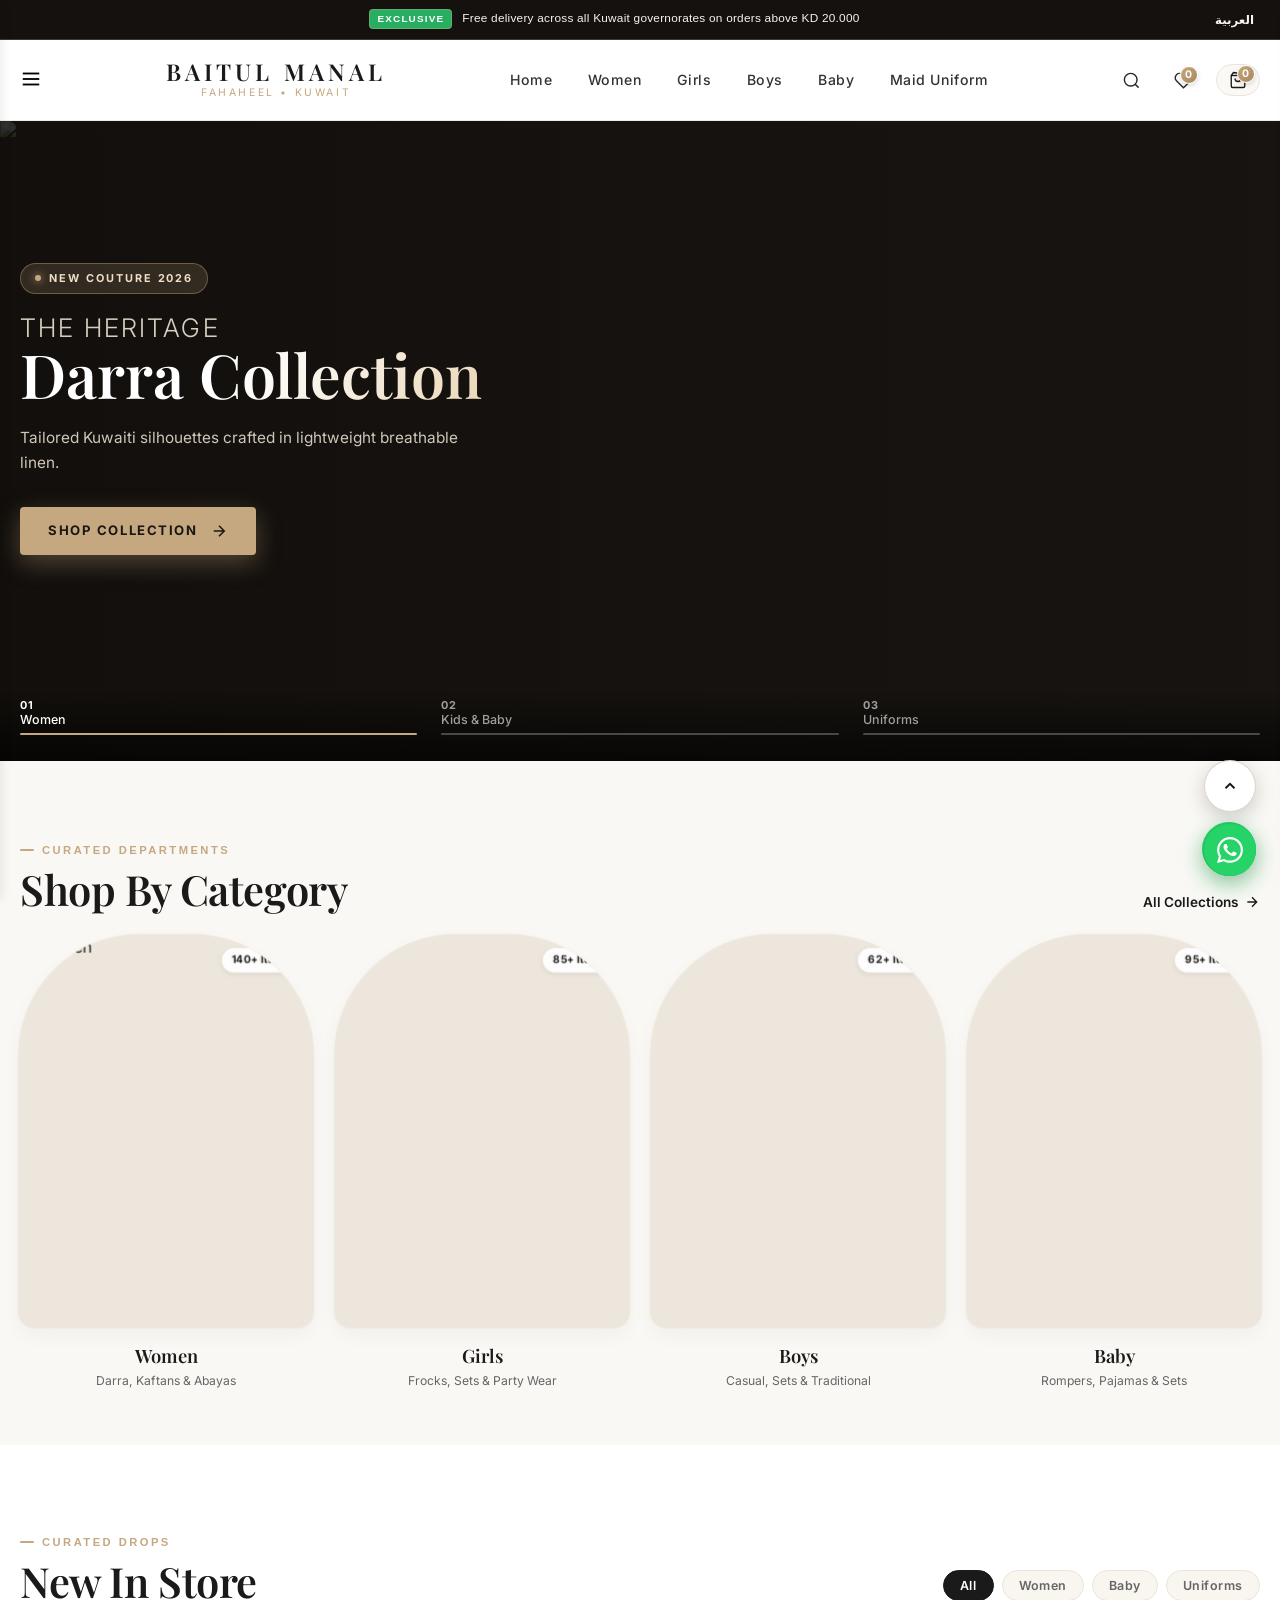
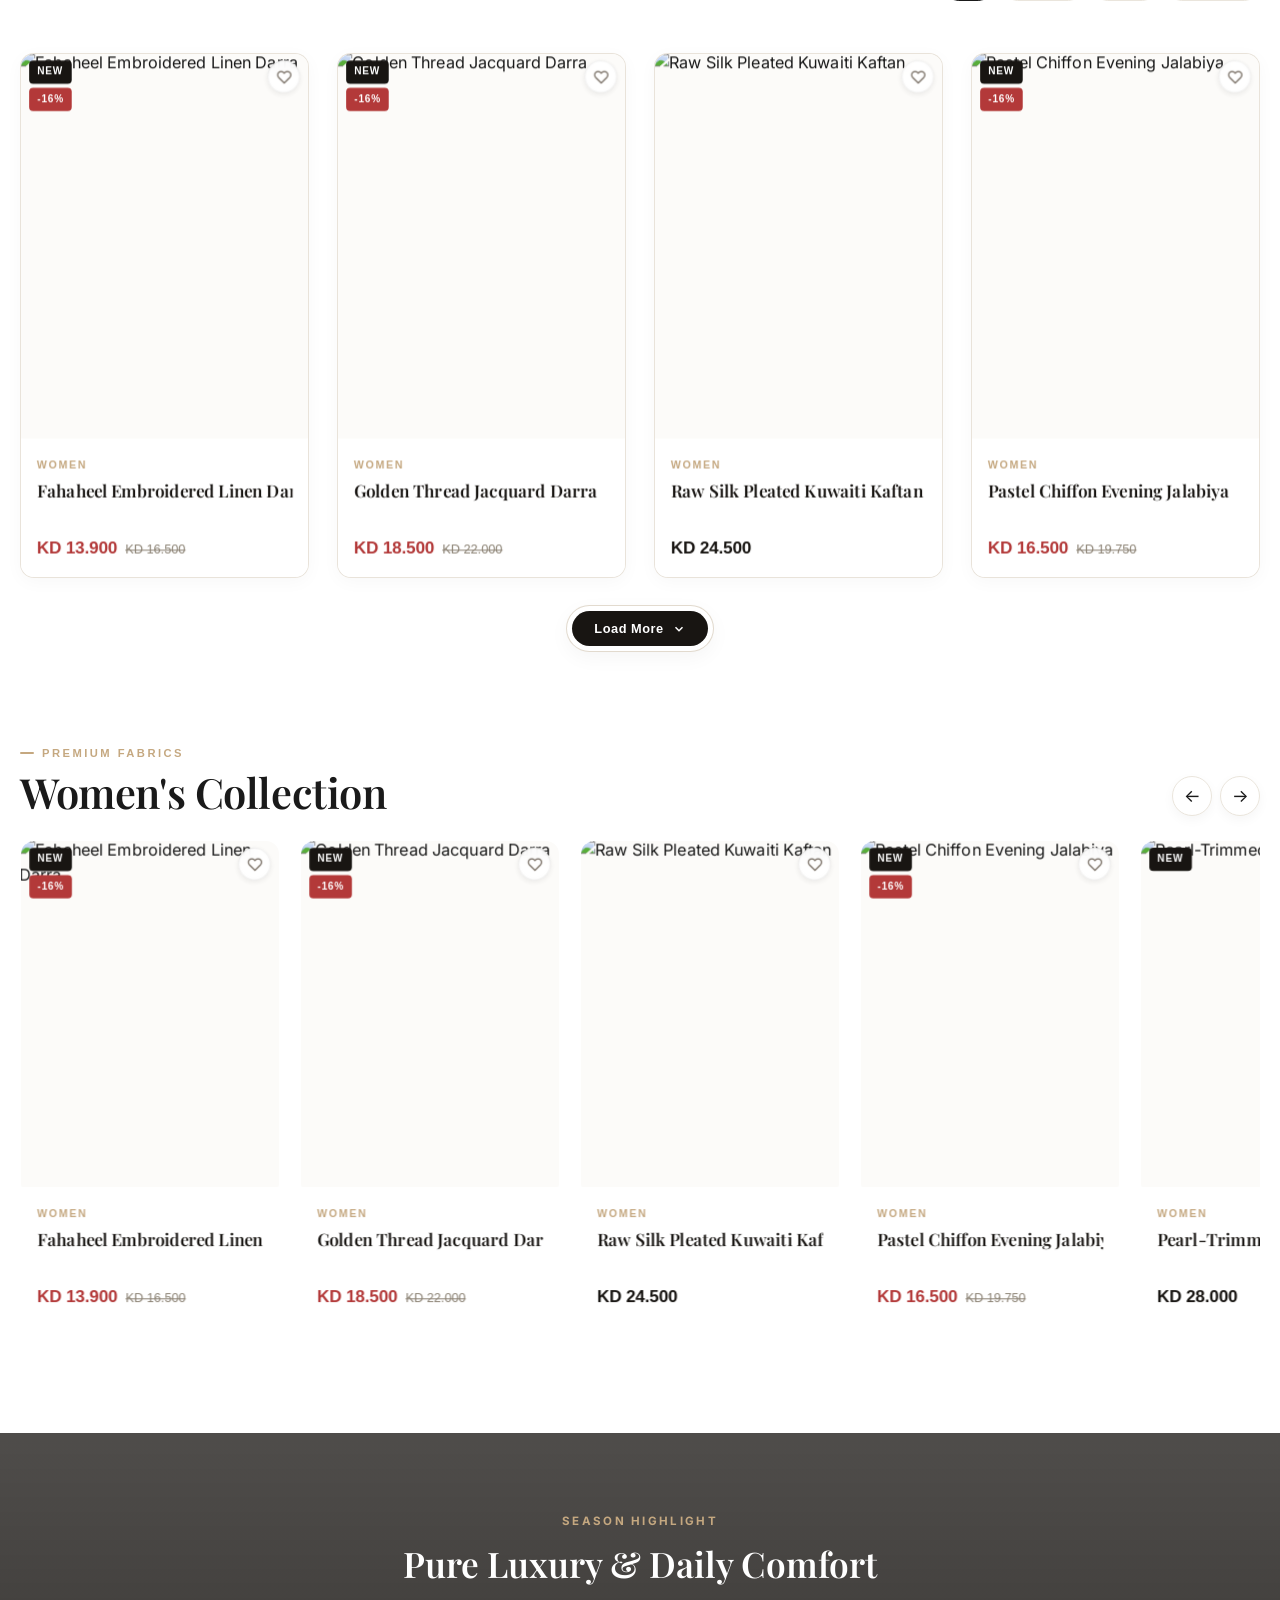
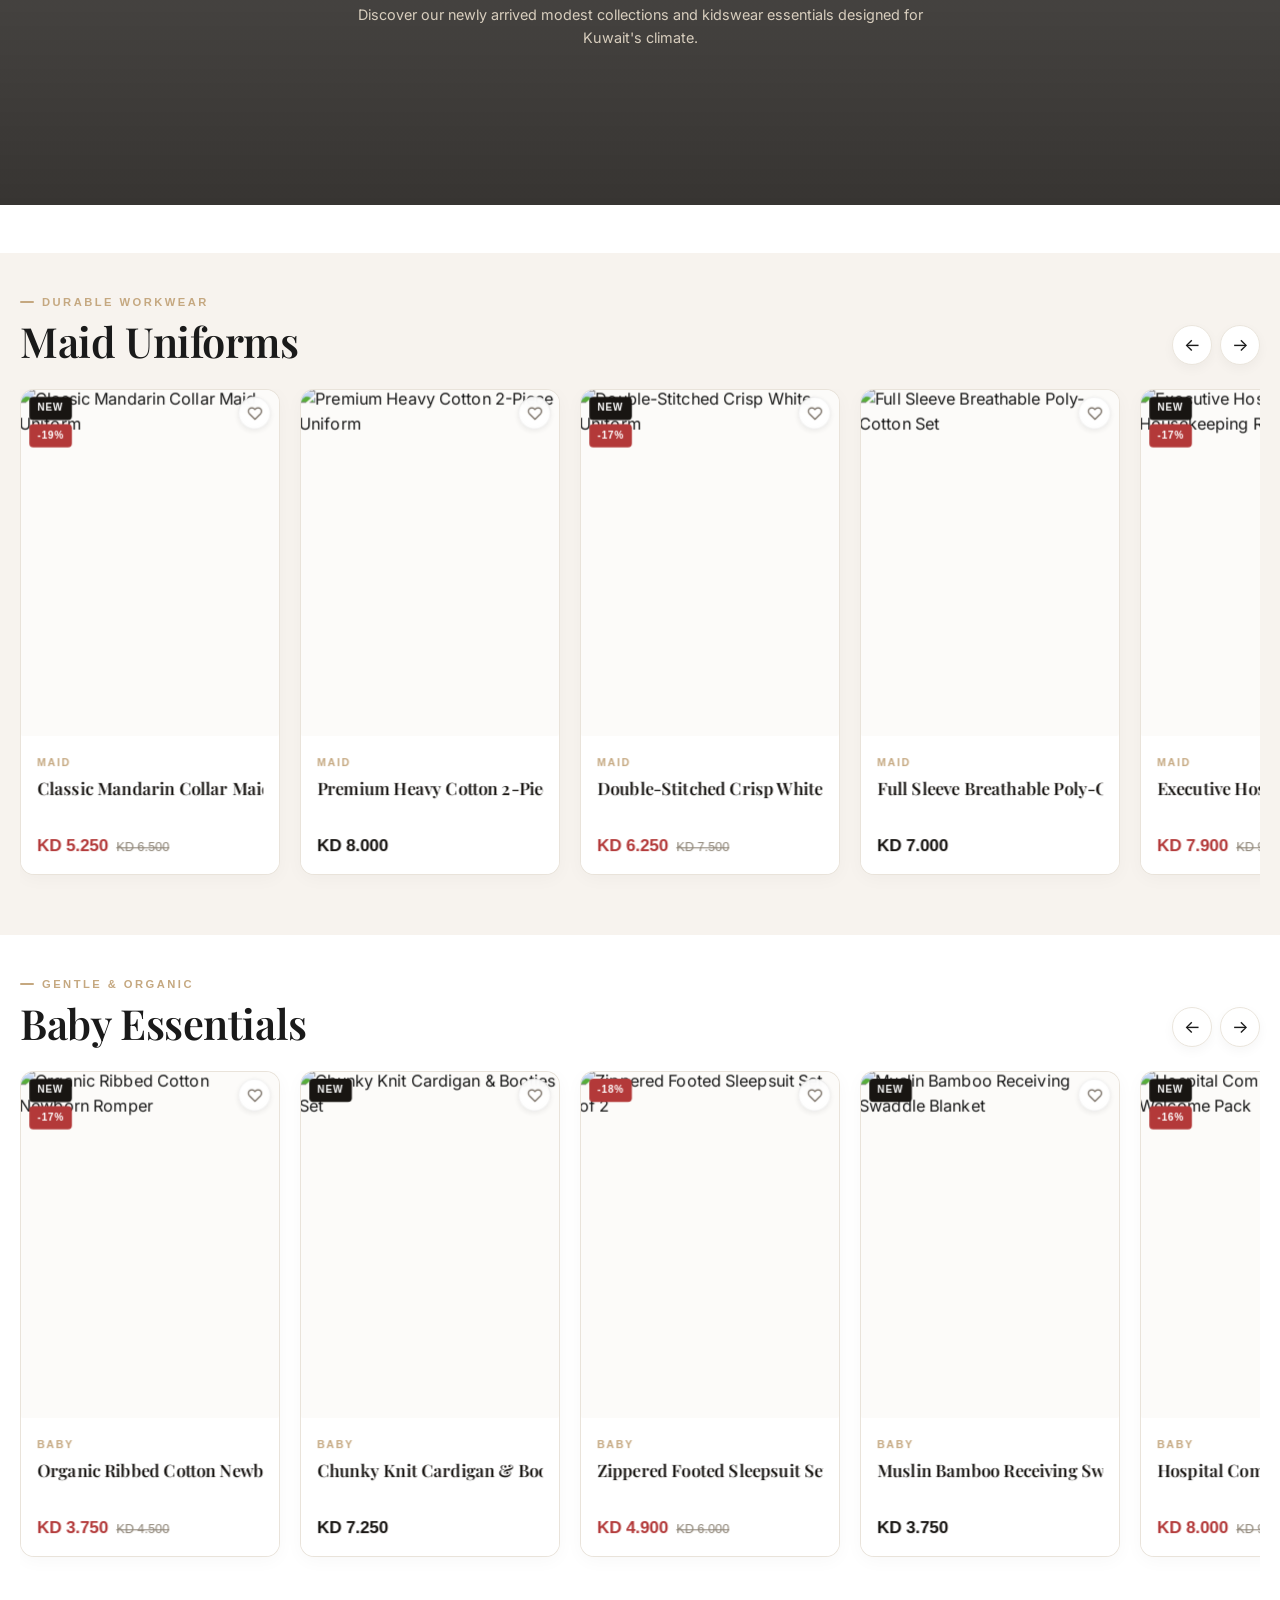
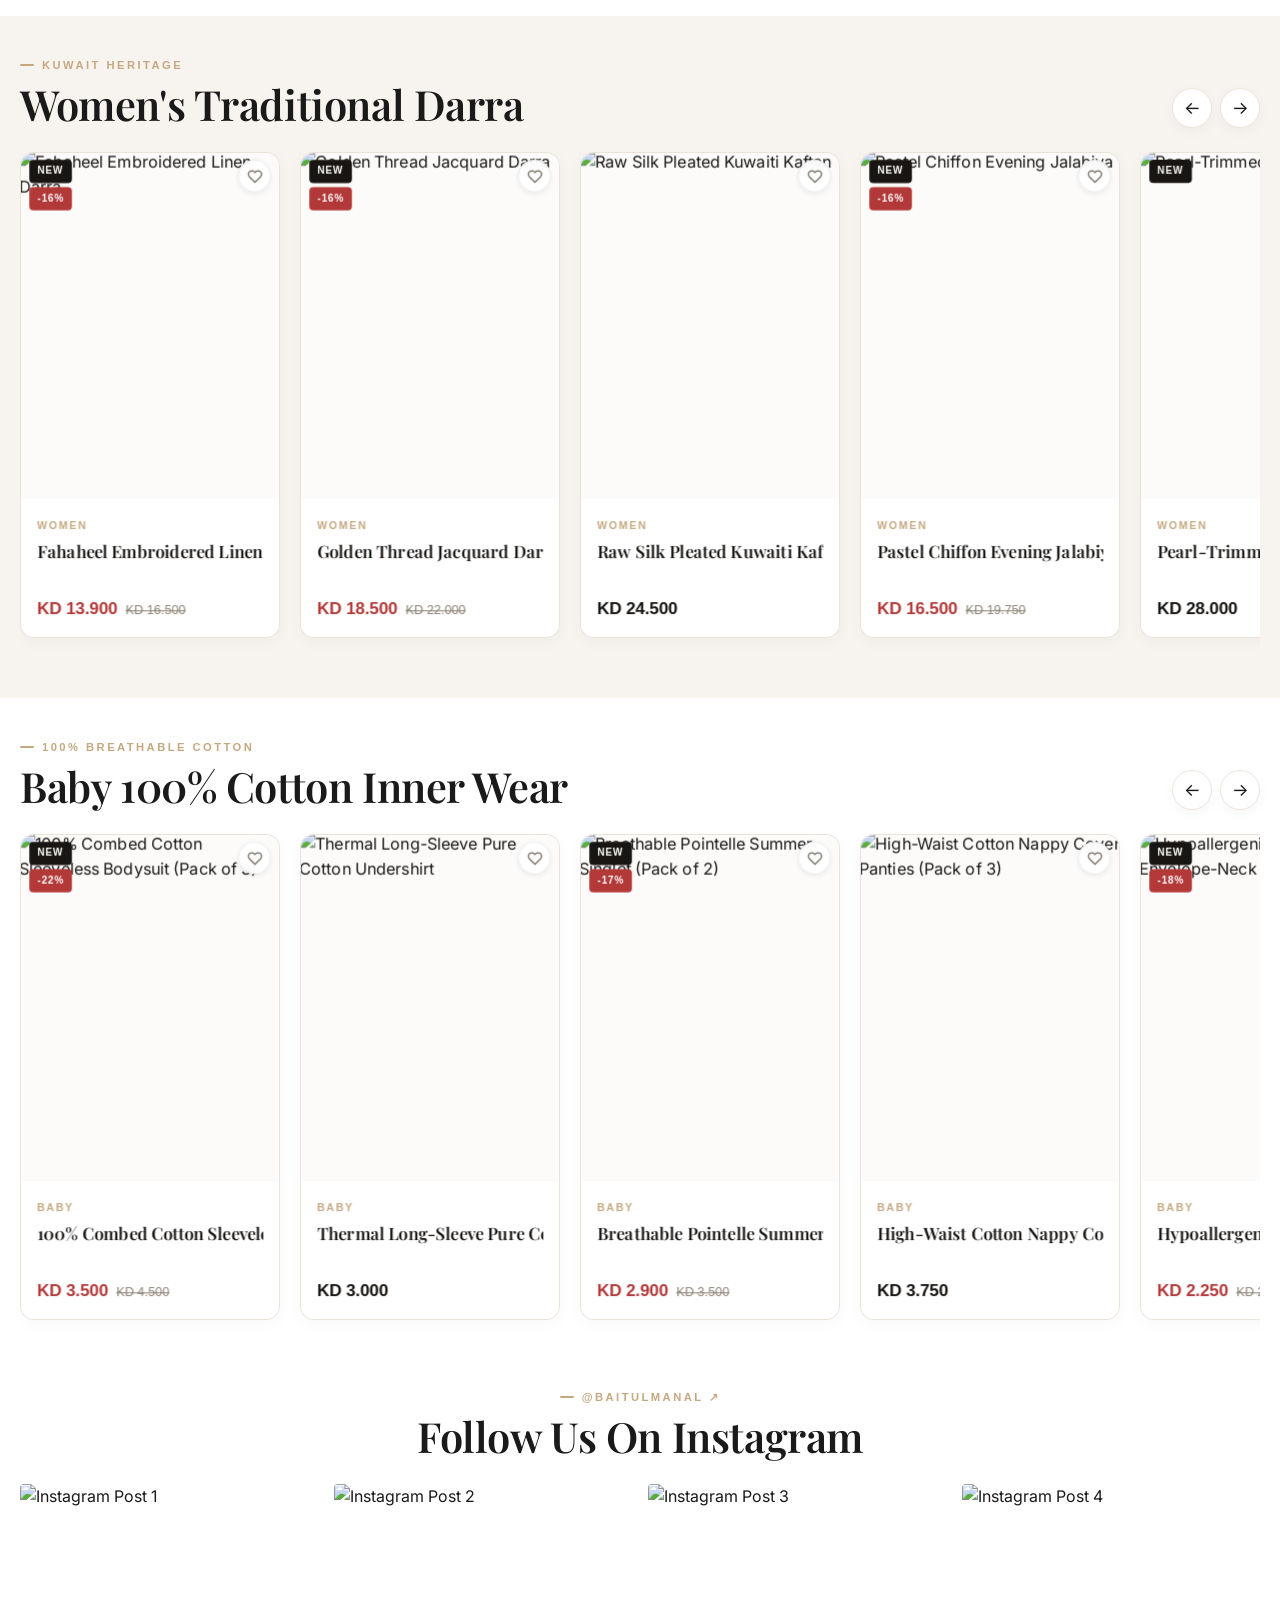
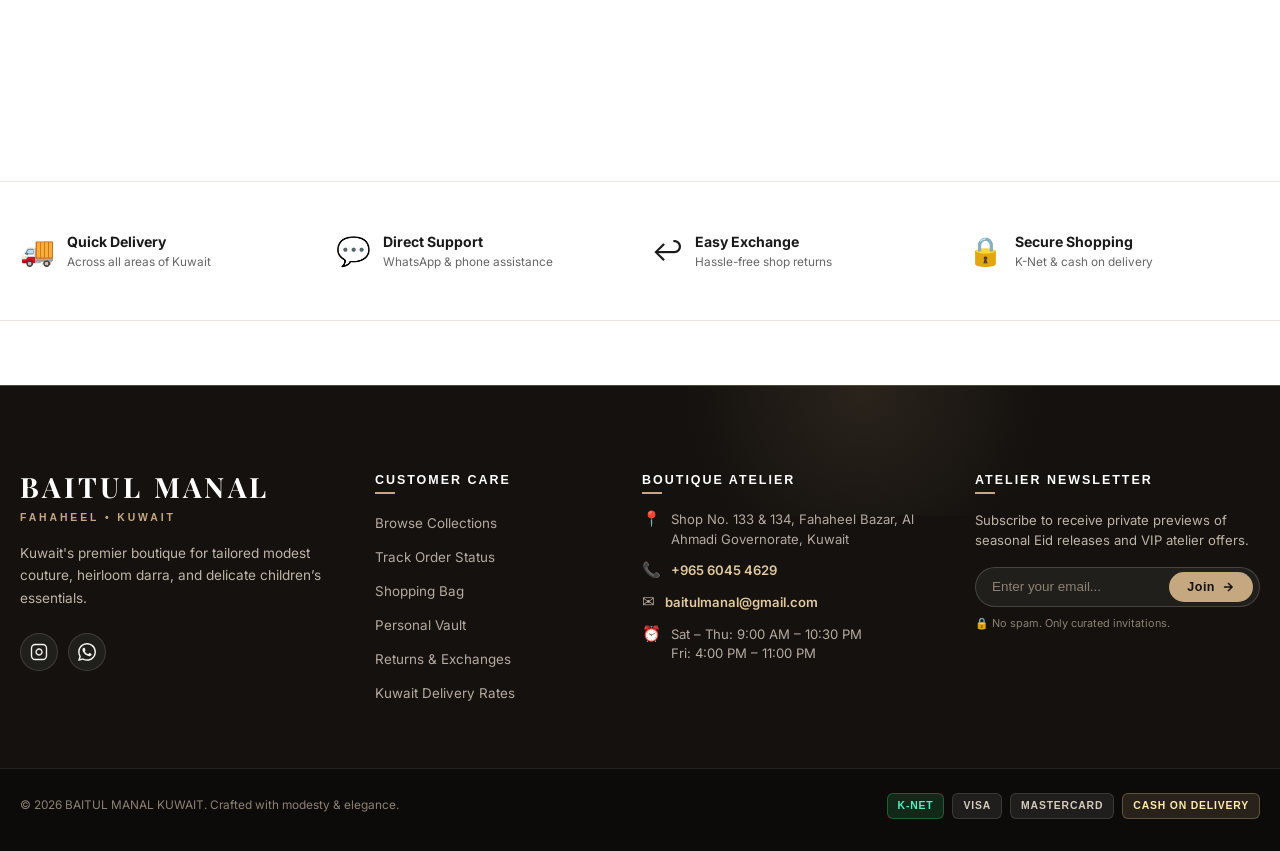
==== index.html @ c397f74e "feat: complete Baitul Manal Kuwait PWA, SQLite backend, and admin portal" ====
<!DOCTYPE html>
<html lang="en" dir="ltr">
<head>
  <meta charset="UTF-8" />
  <meta name="viewport" content="width=device-width, initial-scale=1.0" />
  <!-- Progressive Web App Meta -->
  <link rel="manifest" href="manifest.json" />
  <meta name="theme-color" content="#c5a880" />
  <meta name="mobile-web-app-capable" content="yes" />
  <meta name="apple-mobile-web-app-status-bar-style" content="black-translucent" />
  <meta name="apple-mobile-web-app-title" content="Baitul Manal" />
  <link rel="apple-touch-icon" href="assets/icons/icon-192.png" />
  <title>BAITUL MANAL | Luxury Modest Fashion & Essentials Kuwait</title>
  
  <link rel="preconnect" href="https://fonts.googleapis.com">
  <link rel="preconnect" href="https://fonts.gstatic.com" crossorigin>
  <link href="https://fonts.googleapis.com/css2?family=Amiri:wght@400;700&family=Inter:wght@300;400;500;600;700;800&family=Playfair+Display:ital,wght@0,500;0,600;0,700;1,400&family=Tajawal:wght@400;500;700&display=swap" rel="stylesheet">
  
  <link rel="stylesheet" href="assets/css/variables.css" />
  <link rel="stylesheet" href="assets/css/base.css" />
  <link rel="stylesheet" href="assets/css/components.css" />
</head>
<body>

  <!-- Top Announcement Bar -->
  <!-- Top Announcement Bar (Multi-Message Slide-In Ticker) -->
  <aside class="top-bar" id="announcementBar" aria-label="Store Announcements">
    <div class="container top-bar__inner">
      <div class="top-bar__slider" id="announcementSlider">
        <div class="top-bar__track">
          <!-- Slide 1 -->
          <div class="top-bar__slide active" data-index="0">
            <span class="promo-pill">EXCLUSIVE</span>
            <span class="top-bar__text">Free delivery across all Kuwait governorates on orders above KD 20.000</span>
          </div>
          <!-- Slide 2 -->
          <div class="top-bar__slide" data-index="1">
            <span class="promo-pill promo-pill--gold">ATELIER</span>
            <span class="top-bar__text">Visit us at Fahaheel Bazar — Shop 133 & 134 for custom darra fittings</span>
          </div>
          <!-- Slide 3 -->
          <div class="top-bar__slide" data-index="2">
            <span class="promo-pill promo-pill--express">FAST DISPATCH</span>
            <span class="top-bar__text">Order before 4:00 PM for same-day express dispatch across Al Ahmadi & Hawally</span>
          </div>
        </div>
      </div>

      <div class="top-bar__actions">
        <button class="lang-switch-btn" id="langSwitchBtn" aria-label="Toggle language">
          <span class="lang-text">العربية</span>
        </button>
      </div>
    </div>
  </aside>

  <!-- Sticky Luxury Header -->
  <header class="site-header" id="siteHeader">
    <div class="container header__inner">
      <button class="mobile-menu-btn" id="mobileMenuBtn" aria-label="Open Navigation Drawer">
        <svg width="22" height="22" viewBox="0 0 24 24" fill="none" stroke="currentColor" stroke-width="2"><line x1="3" y1="12" x2="21" y2="12"></line><line x1="3" y1="6" x2="21" y2="6"></line><line x1="3" y1="18" x2="21" y2="18"></line></svg>
      </button>

      <a href="index.html" class="brand-logo">
        <span class="brand-logo__primary">BAITUL MANAL</span>
        <span class="brand-logo__sub">FAHAHEEL • KUWAIT</span>
      </a>

      <nav class="desktop-nav">
        <ul class="nav-list">
          <li><a href="index.html" class="nav-link active" data-i18n="nav_home">Home</a></li>
          <li><a href="shop.html?category=women" class="nav-link" data-i18n="nav_women">Women</a></li>
          <li><a href="shop.html?category=girls" class="nav-link" data-i18n="nav_girls">Girls</a></li>
          <li><a href="shop.html?category=boys" class="nav-link" data-i18n="nav_boys">Boys</a></li>
          <li><a href="shop.html?category=baby" class="nav-link" data-i18n="nav_baby">Baby</a></li>
          <li><a href="shop.html?category=maid" class="nav-link" data-i18n="nav_maid">Maid Uniform</a></li>
        </ul>
      </nav>

      <div class="header__actions">
        <button class="action-btn" id="searchBtn" aria-label="Search Catalog">
          <svg width="19" height="19" viewBox="0 0 24 24" fill="none" stroke="currentColor" stroke-width="1.8"><circle cx="11" cy="11" r="8"></circle><line x1="21" y1="21" x2="16.65" y2="16.65"></line></svg>
        </button>
        <a href="wishlist.html" class="action-btn" aria-label="Wishlist">
          <svg width="19" height="19" viewBox="0 0 24 24" fill="none" stroke="currentColor" stroke-width="1.8"><path d="M20.84 4.61a5.5 5.5 0 0 0-7.78 0L12 5.67l-1.06-1.06a5.5 5.5 0 0 0-7.78 7.78l1.06 1.06L12 21.23l7.78-7.78 1.06-1.06a5.5 5.5 0 0 0 0-7.78z"/></svg>
          <span class="badge badge--counter" id="wishlistCount">0</span>
        </a>
        <a href="cart.html" class="cart-pill-btn" aria-label="Shopping Bag">
          <div class="cart-pill-btn__icon">
            <svg width="18" height="18" viewBox="0 0 24 24" fill="none" stroke="currentColor" stroke-width="1.8"><path d="M6 2L3 6v14a2 2 0 0 0 2 2h14a2 2 0 0 0 2-2V6l-3-2z"></path><line x1="3" y1="6" x2="21" y2="6"></line><path d="M16 10a4 4 0 0 1-8 0"></path></svg>
            <span class="badge" id="cartCount">0</span>
          </div>
        </a>
      </div>
    </div>
  </header>

  <!-- Mobile Drawer -->
  <aside class="mobile-drawer" id="mobileDrawer" aria-hidden="true">
    <div class="drawer__header">
      <span class="brand-logo__primary">BAITUL MANAL</span>
      <button class="drawer__close" id="drawerCloseBtn" aria-label="Close">&times;</button>
    </div>
    <ul class="mobile-nav-list">
      <li><a href="index.html" class="mobile-nav-link" data-i18n="nav_home">Home</a></li>
      <li><a href="shop.html?category=women" class="mobile-nav-link" data-i18n="nav_women">Women</a></li>
      <li><a href="shop.html?category=girls" class="mobile-nav-link" data-i18n="nav_girls">Girls</a></li>
      <li><a href="shop.html?category=boys" class="mobile-nav-link" data-i18n="nav_boys">Boys</a></li>
      <li><a href="shop.html?category=baby" class="mobile-nav-link" data-i18n="nav_baby">Baby</a></li>
      <li><a href="shop.html?category=maid" class="mobile-nav-link" data-i18n="nav_maid">Maid Uniform</a></li>
      <li><a href="track-order.html" class="mobile-nav-link" data-i18n="nav_track">Track Order</a></li>
    </ul>
  </aside>
  <div class="drawer-overlay" id="drawerOverlay"></div>

  <!-- Main Homepage Flow -->
  <main id="mainContent">

    <!-- 1. Editorial Hero Slider -->
    <section class="editorial-hero" id="heroSlider" aria-label="Featured Collections">
      <div class="hero-slider__track" id="heroTrack">
        <!-- Slide 1 -->
        <div class="hero-slide active">
          <div class="hero-slide__bg">
            <img src="https://images.unsplash.com/photo-1490481651871-ab68de25d43d?w=1800&q=85" alt="Kuwait Women Fashion" class="hero-slide__img">
          </div>
          <div class="hero-slide__overlay"></div>
          <div class="container hero-slide__container">
            <div class="hero-slide__card">
              <div class="hero-badge">
                <span class="hero-badge__dot"></span>
                <span>NEW COUTURE 2026</span>
              </div>
              <h1 class="hero-slide__title">
                <span class="title-light">The Heritage</span>
                <span class="title-bold">Darra Collection</span>
              </h1>
              <p class="hero-slide__desc">Tailored Kuwaiti silhouettes crafted in lightweight breathable linen.</p>
              <div class="hero-slide__actions">
                <a href="shop.html?category=women" class="btn-luxury">
                  <span>Shop Collection</span>
                  <svg width="18" height="18" viewBox="0 0 24 24" fill="none" stroke="currentColor" stroke-width="2"><path d="M5 12h14M12 5l7 7-7 7"/></svg>
                </a>
              </div>
            </div>
          </div>
        </div>

        <!-- Slide 2 -->
        <div class="hero-slide">
          <div class="hero-slide__bg">
            <img src="https://images.unsplash.com/photo-1622290291468-a28f7a7dc6a8?w=1800&q=85" alt="Kids & Baby Cotton Wear" class="hero-slide__img">
          </div>
          <div class="hero-slide__overlay"></div>
          <div class="container hero-slide__container">
            <div class="hero-slide__card">
              <div class="hero-badge">
                <span class="hero-badge__dot"></span>
                <span>PURE ORGANIC</span>
              </div>
              <h2 class="hero-slide__title">
                <span class="title-light">Delicate Care</span>
                <span class="title-bold">Kids & Baby Wear</span>
              </h2>
              <p class="hero-slide__desc">Gentle on skin, built for playful everyday elegance.</p>
              <div class="hero-slide__actions">
                <a href="shop.html?category=baby" class="btn-luxury">
                  <span>Explore Kids</span>
                  <svg width="18" height="18" viewBox="0 0 24 24" fill="none" stroke="currentColor" stroke-width="2"><path d="M5 12h14M12 5l7 7-7 7"/></svg>
                </a>
              </div>
            </div>
          </div>
        </div>

        <!-- Slide 3 -->
        <div class="hero-slide">
          <div class="hero-slide__bg">
            <img src="https://images.unsplash.com/photo-1515886657613-9f3515b0c78f?w=1800&q=85" alt="Maid Uniforms Kuwait" class="hero-slide__img">
          </div>
          <div class="hero-slide__overlay"></div>
          <div class="container hero-slide__container">
            <div class="hero-slide__card">
              <div class="hero-badge">
                <span class="hero-badge__dot"></span>
                <span>SPECIALTY ATELIER</span>
              </div>
              <h2 class="hero-slide__title">
                <span class="title-light">Durable Quality</span>
                <span class="title-bold">Maid Uniforms</span>
              </h2>
              <p class="hero-slide__desc">Kuwait's most durable fabrics in matching, modest fits.</p>
              <div class="hero-slide__actions">
                <a href="shop.html?category=maid" class="btn-luxury">
                  <span>View Uniforms</span>
                  <svg width="18" height="18" viewBox="0 0 24 24" fill="none" stroke="currentColor" stroke-width="2"><path d="M5 12h14M12 5l7 7-7 7"/></svg>
                </a>
              </div>
            </div>
          </div>
        </div>
      </div>

      <!-- Slide Navigation Bars -->
      <div class="hero-nav-bar">
        <div class="container hero-nav-bar__inner">
          <div class="hero-progress-group" id="heroDots">
            <button class="progress-tab active" data-slide="0">
              <span class="progress-tab__num">01</span>
              <span class="progress-tab__label">Women</span>
              <div class="progress-bar"><div class="progress-fill"></div></div>
            </button>
            <button class="progress-tab" data-slide="1">
              <span class="progress-tab__num">02</span>
              <span class="progress-tab__label">Kids & Baby</span>
              <div class="progress-bar"><div class="progress-fill"></div></div>
            </button>
            <button class="progress-tab" data-slide="2">
              <span class="progress-tab__num">03</span>
              <span class="progress-tab__label">Uniforms</span>
              <div class="progress-bar"><div class="progress-fill"></div></div>
            </button>
          </div>
        </div>
      </div>
    </section>

    <!-- 2. Arch Boutique Category Section -->
    <section class="section boutique-categories">
      <div class="container">
        <div class="section-title-wrap">
          <div>
            <span class="eyebrow-text">CURATED DEPARTMENTS</span>
            <h2 class="title-editorial">Shop By Category</h2>
          </div>
          <a href="shop.html" class="all-link desktop-only">
            <span>All Collections</span>
            <svg width="16" height="16" viewBox="0 0 24 24" fill="none" stroke="currentColor" stroke-width="2"><path d="M5 12h14M12 5l7 7-7 7"/></svg>
          </a>
        </div>

        <div class="arch-grid">
          <a href="shop.html?category=women" class="arch-card">
            <div class="arch-card__frame">
              <img src="https://images.unsplash.com/photo-1485968579580-b6d095142e6e?w=700&q=80" alt="Women" loading="lazy">
              <div class="arch-card__badge">140+ Items</div>
            </div>
            <div class="arch-card__meta">
              <h3>Women</h3>
              <span class="arch-card__sub">Darra, Kaftans & Abayas</span>
            </div>
          </a>

          <a href="shop.html?category=girls" class="arch-card">
            <div class="arch-card__frame">
              <img src="https://images.unsplash.com/photo-1518831959646-742c3a14ebf7?w=700&q=80" alt="Girls" loading="lazy">
              <div class="arch-card__badge">85+ Items</div>
            </div>
            <div class="arch-card__meta">
              <h3>Girls</h3>
              <span class="arch-card__sub">Frocks, Sets & Party Wear</span>
            </div>
          </a>

          <a href="shop.html?category=boys" class="arch-card">
            <div class="arch-card__frame">
              <img src="https://images.unsplash.com/photo-1503944547408-b6559a445e0f?w=700&q=80" alt="Boys" loading="lazy">
              <div class="arch-card__badge">62+ Items</div>
            </div>
            <div class="arch-card__meta">
              <h3>Boys</h3>
              <span class="arch-card__sub">Casual, Sets & Traditional</span>
            </div>
          </a>

          <a href="shop.html?category=baby" class="arch-card">
            <div class="arch-card__frame">
              <img src="https://images.unsplash.com/photo-1522771930-78848d9293e8?w=700&q=80" alt="Baby" loading="lazy">
              <div class="arch-card__badge">95+ Items</div>
            </div>
            <div class="arch-card__meta">
              <h3>Baby</h3>
              <span class="arch-card__sub">Rompers, Pajamas & Sets</span>
            </div>
          </a>
        </div>
      </div>
    </section>

    <!-- 3. Trendy New Arrivals (Filter Tabs + Grid) -->
    <section class="section arrivals-section" id="arrivalsSection">
      <div class="container">
        <div class="arrivals-header">
          <div class="arrivals-header__info">
            <span class="arrivals-eyebrow">CURATED DROPS</span>
            <h2 class="arrivals-title">New In Store</h2>
          </div>

          <div class="arrivals-tabs" id="arrivalsTabs" role="tablist">
            <button class="tab-pill active" data-filter="all">All</button>
            <button class="tab-pill" data-filter="women">Women</button>
            <button class="tab-pill" data-filter="baby">Baby</button>
            <button class="tab-pill" data-filter="maid">Uniforms</button>
          </div>
        </div>

        <div class="arrivals-grid density-4" id="featuredGrid">
          <!-- Populated by app.js -->
        </div>

      <div class="arrivals-footer">
          <div class="arrivals-stepper-dock">
            <!-- Show Less Row Button -->
            <button type="button" class="btn-stepper-action btn-stepper-less" id="lessArrivalsBtn" style="display: none;" aria-label="Show Less Products">
              <svg class="stepper-arrow-up" width="14" height="14" viewBox="0 0 24 24" fill="none" stroke="currentColor" stroke-width="2.5"><path d="M18 15l-6-6-6 6"/></svg>
              <span id="lessArrivalsText">Show Less</span>
            </button>

            <!-- Load More Row Button -->
            <button type="button" class="btn-stepper-action btn-stepper-more" id="moreArrivalsBtn" aria-label="Load More Products">
              <span id="moreArrivalsText">Load More</span>
              <svg class="stepper-arrow-down" width="14" height="14" viewBox="0 0 24 24" fill="none" stroke="currentColor" stroke-width="2.5"><path d="M6 9l6 6 6-6"/></svg>
            </button>
          </div>
        </div>
      </div>
    </section>

   <!-- 4. Women's Collection (Horizontal Slider) -->
    <section class="section product-carousel-section">
      <div class="container">
        <div class="section-title-wrap">
          <div>
            <span class="eyebrow-text">PREMIUM FABRICS</span>
            <h2 class="title-editorial">Women's Collection</h2>
          </div>
          <div class="carousel-nav-arrows">
            <button type="button" class="arrow-btn" id="womenPrev" aria-label="Previous">←</button>
            <button type="button" class="arrow-btn" id="womenNext" aria-label="Next">→</button>
          </div>
        </div>
        <div class="horizontal-slider" id="womenSlider"></div>
      </div>
    </section>

    <!-- 5. Editorial Promo Banner -->
    <section class="promo-hero-banner">
      <div class="container promo-banner__inner">
        <div class="promo-banner__content">
          <span class="promo-tag">SEASON HIGHLIGHT</span>
          <h2 class="promo-title">Pure Luxury & Daily Comfort</h2>
          <p class="promo-desc">Discover our newly arrived modest collections and kidswear essentials designed for Kuwait's climate.</p>
          <a href="shop.html?category=women" class="btn-luxury">Shop New Arrivals</a>
        </div>
      </div>
    </section>

    <!-- 6. Maid Uniforms Showcase (Horizontal Slider) -->
    <section class="section product-carousel-section bg-neutral">
      <div class="container">
        <div class="section-title-wrap">
          <div>
            <span class="eyebrow-text">DURABLE WORKWEAR</span>
            <h2 class="title-editorial">Maid Uniforms</h2>
          </div>
          <div class="carousel-nav-arrows">
            <button type="button" class="arrow-btn" id="maidPrev" aria-label="Previous">←</button>
            <button type="button" class="arrow-btn" id="maidNext" aria-label="Next">→</button>
          </div>
        </div>
        <div class="horizontal-slider" id="maidSlider"></div>
      </div>
    </section>

    <!-- 7. Baby Essentials (Horizontal Slider) -->
    <section class="section product-carousel-section">
      <div class="container">
        <div class="section-title-wrap">
          <div>
            <span class="eyebrow-text">GENTLE & ORGANIC</span>
            <h2 class="title-editorial">Baby Essentials</h2>
          </div>
          <div class="carousel-nav-arrows">
            <button type="button" class="arrow-btn" id="babyPrev" aria-label="Previous">←</button>
            <button type="button" class="arrow-btn" id="babyNext" aria-label="Next">→</button>
          </div>
        </div>
        <div class="horizontal-slider" id="babySlider"></div>
      </div>
    </section>

    <!-- 8. Women's Traditional Darra (Horizontal Slider) -->
    <section class="section product-carousel-section bg-neutral">
      <div class="container">
        <div class="section-title-wrap">
          <div>
            <span class="eyebrow-text">KUWAIT HERITAGE</span>
            <h2 class="title-editorial">Women's Traditional Darra</h2>
          </div>
          <div class="carousel-nav-arrows">
            <button type="button" class="arrow-btn" id="darraPrev" aria-label="Previous">←</button>
            <button type="button" class="arrow-btn" id="darraNext" aria-label="Next">→</button>
          </div>
        </div>
        <div class="horizontal-slider" id="darraSlider"></div>
      </div>
    </section>

    <!-- 9. Baby Innerwear (Horizontal Slider) -->
    <section class="section product-carousel-section">
      <div class="container">
        <div class="section-title-wrap">
          <div>
            <span class="eyebrow-text">100% BREATHABLE COTTON</span>
            <h2 class="title-editorial">Baby 100% Cotton Inner Wear</h2>
          </div>
          <div class="carousel-nav-arrows">
            <button type="button" class="arrow-btn" id="innerPrev" aria-label="Previous">←</button>
            <button type="button" class="arrow-btn" id="innerNext" aria-label="Next">→</button>
          </div>
        </div>
        <div class="horizontal-slider" id="babyInnerSlider"></div>
      </div>
    </section>
    <!-- 10. Live Instagram Mood Gallery Grid -->
    <section class="section insta-section">
      <div class="container">
        <div class="section-title-wrap text-center" style="display:block; text-align:center; margin-bottom:2rem;">
          <a href="https://www.instagram.com/baitulmanal" target="_blank" rel="noopener noreferrer" style="text-decoration: none;">
            <span class="eyebrow-text">@BAITULMANAL ↗</span>
            <h2 class="title-editorial">Follow Us On Instagram</h2>
          </a>
        </div>
        <div class="insta-grid">
          <a href="https://www.instagram.com/baitulmanal" target="_blank" rel="noopener noreferrer" class="insta-card">
            <img src="https://images.unsplash.com/photo-1515886657613-9f3515b0c78f?w=600&q=80" alt="Instagram Post 1" loading="lazy">
            <span class="insta-overlay">View on Instagram ↗</span>
          </a>
          <a href="https://www.instagram.com/baitulmanal" target="_blank" rel="noopener noreferrer" class="insta-card">
            <img src="https://images.unsplash.com/photo-1490481651871-ab68de25d43d?w=600&q=80" alt="Instagram Post 2" loading="lazy">
            <span class="insta-overlay">View on Instagram ↗</span>
          </a>
          <a href="https://www.instagram.com/baitulmanal" target="_blank" rel="noopener noreferrer" class="insta-card">
            <img src="https://images.unsplash.com/photo-1622290291468-a28f7a7dc6a8?w=600&q=80" alt="Instagram Post 3" loading="lazy">
            <span class="insta-overlay">View on Instagram ↗</span>
          </a>
          <a href="https://www.instagram.com/baitulmanal" target="_blank" rel="noopener noreferrer" class="insta-card">
            <img src="https://images.unsplash.com/photo-1522771930-78848d9293e8?w=600&q=80" alt="Instagram Post 4" loading="lazy">
            <span class="insta-overlay">View on Instagram ↗</span>
          </a>
        </div>
      </div>
    </section>

    <!-- 11. 4 Service Value Pillars -->
    <section class="section benefits-section">
      <div class="container">
        <div class="benefits-grid">
          <div class="benefit-item">
            <span class="benefit-icon">🚚</span>
            <div>
              <h4>Quick Delivery</h4>
              <p>Across all areas of Kuwait</p>
            </div>
          </div>
          <div class="benefit-item">
            <span class="benefit-icon">💬</span>
            <div>
              <h4>Direct Support</h4>
              <p>WhatsApp & phone assistance</p>
            </div>
          </div>
          <div class="benefit-item">
            <span class="benefit-icon">↩</span>
            <div>
              <h4>Easy Exchange</h4>
              <p>Hassle-free shop returns</p>
            </div>
          </div>
          <div class="benefit-item">
            <span class="benefit-icon">🔒</span>
            <div>
              <h4>Secure Shopping</h4>
              <p>K-Net & cash on delivery</p>
            </div>
          </div>
        </div>
      </div>
    </section>
  </main>

  <!-- Floating WhatsApp Concierge Button -->
  <a href="https://wa.me/96560454629" class="whatsapp-float" target="_blank" rel="noopener" aria-label="Chat on WhatsApp">
    <svg width="28" height="28" viewBox="0 0 24 24" fill="currentColor"><path d="M.057 24l1.687-6.163c-1.041-1.804-1.588-3.849-1.587-5.946.003-6.556 5.338-11.891 11.893-11.891 3.181.001 6.167 1.24 8.413 3.488 2.245 2.248 3.481 5.236 3.48 8.414-.003 6.557-5.338 11.892-11.893 11.892-1.99-.001-3.951-.5-5.688-1.448l-6.305 1.654zm6.597-3.807c1.676.995 3.276 1.591 5.392 1.592 5.448 0 9.886-4.434 9.889-9.885.002-5.462-4.415-9.89-9.881-9.892-5.452 0-9.887 4.434-9.889 9.884-.001 2.225.651 3.891 1.746 5.634l-.999 3.648 3.742-.981zm11.387-5.464c-.074-.124-.272-.198-.57-.347-.297-.149-1.758-.868-2.031-.967-.272-.099-.47-.149-.669.149-.198.297-.768.967-.941 1.165-.173.198-.347.223-.644.074-.297-.149-1.255-.462-2.39-1.475-.883-.788-1.48-1.761-1.653-2.059-.173-.297-.018-.458.13-.606.134-.133.297-.347.446-.521.151-.172.2-.296.3-.495.099-.198.05-.372-.025-.521-.075-.148-.669-1.611-.916-2.206-.242-.579-.487-.501-.669-.51l-.57-.01c-.198 0-.52.074-.792.372s-1.04 1.016-1.04 2.479 1.065 2.876 1.213 3.074c.149.198 2.095 3.2 5.076 4.487.709.306 1.263.489 1.694.626.712.226 1.36.194 1.872.118.571-.085 1.758-.719 2.006-1.413.248-.695.248-1.29.173-1.414z"/></svg>
  </a>

  <!-- 12. Full 4-Column Store Footer -->
 <!-- 12. Trendy Luxury Store Footer -->
  <footer class="site-footer">
    <div class="footer__glow-orb"></div>
    <div class="container footer__main">
      <!-- Col 1: Brand Atelier -->
      <!-- Col 1: Brand Atelier -->
<div class="footer__col footer__col--brand">
  <span class="footer-logo">BAITUL MANAL</span>
  <span class="footer-tagline">FAHAHEEL • KUWAIT</span>
  <p class="footer-about">Kuwait's premier boutique for tailored modest couture, heirloom darra, and delicate children’s essentials.</p>
  
  <div class="footer-socials">
    <!-- DIRECT INSTAGRAM ACCOUNT LINK -->
    <a href="https://www.instagram.com/baitulmanal" target="_blank" rel="noopener noreferrer" class="social-icon-btn" aria-label="Follow Baitul Manal on Instagram">
      <svg width="18" height="18" viewBox="0 0 24 24" fill="none" stroke="currentColor" stroke-width="1.8">
        <rect x="2" y="2" width="20" height="20" rx="5" ry="5"></rect>
        <path d="M16 11.37A4 4 0 1 1 12.63 8 4 4 0 0 1 16 11.37z"></path>
        <line x1="17.5" y1="6.5" x2="17.51" y2="6.5"></line>
      </svg>
    </a>

    <!-- DIRECT WHATSAPP LINK -->
    <a href="https://wa.me/96560454629" target="_blank" rel="noopener noreferrer" class="social-icon-btn" aria-label="Chat with Baitul Manal on WhatsApp">
      <svg width="18" height="18" viewBox="0 0 24 24" fill="currentColor">
        <path d="M.057 24l1.687-6.163c-1.041-1.804-1.588-3.849-1.587-5.946.003-6.556 5.338-11.891 11.893-11.891 3.181.001 6.167 1.24 8.413 3.488 2.245 2.248 3.481 5.236 3.48 8.414-.003 6.557-5.338 11.892-11.893 11.892-1.99-.001-3.951-.5-5.688-1.448l-6.305 1.654zm6.597-3.807c1.676.995 3.276 1.591 5.392 1.592 5.448 0 9.886-4.434 9.889-9.885.002-5.462-4.415-9.89-9.881-9.892-5.452 0-9.887 4.434-9.889 9.884-.001 2.225.651 3.891 1.746 5.634l-.999 3.648 3.742-.981zm11.387-5.464c-.074-.124-.272-.198-.57-.347-.297-.149-1.758-.868-2.031-.967-.272-.099-.47-.149-.669.149-.198.297-.768.967-.941 1.165-.173.198-.347.223-.644.074-.297-.149-1.255-.462-2.39-1.475-.883-.788-1.48-1.761-1.653-2.059-.173-.297-.018-.458.13-.606.134-.133.297-.347.446-.521.151-.172.2-.296.3-.495.099-.198.05-.372-.025-.521-.075-.148-.669-1.611-.916-2.206-.242-.579-.487-.501-.669-.51l-.57-.01c-.198 0-.52.074-.792.372s-1.04 1.016-1.04 2.479 1.065 2.876 1.213 3.074c.149.198 2.095 3.2 5.076 4.487.709.306 1.263.489 1.694.626.712.226 1.36.194 1.872.118.571-.085 1.758-.719 2.006-1.413.248-.695.248-1.29.173-1.414z"/>
      </svg>
    </a>
  </div>
</div>

      <!-- Col 2: Navigation -->
      <div class="footer__col">
        <h4 class="footer__heading">Customer Care</h4>
        <ul class="footer__links">
          <li><a href="shop.html">Browse Collections</a></li>
          <li><a href="track-order.html">Track Order Status</a></li>
          <li><a href="cart.html">Shopping Bag</a></li>
          <li><a href="wishlist.html">Personal Vault</a></li>
          <li><a href="policies/refund.html">Returns & Exchanges</a></li>
          <li><a href="policies/shipping.html">Kuwait Delivery Rates</a></li>
        </ul>
      </div>

      <!-- Col 3: Boutique Location -->
      <div class="footer__col">
        <h4 class="footer__heading">Boutique Atelier</h4>
        <div class="footer__contact-info">
          <div class="contact-pill-item">
            <span class="icon">📍</span>
            <span>Shop No. 133 & 134, Fahaheel Bazar, Al Ahmadi Governorate, Kuwait</span>
          </div>
          <div class="contact-pill-item">
            <span class="icon">📞</span>
            <a href="tel:+96560454629">+965 6045 4629</a>
          </div>
          <div class="contact-pill-item">
            <span class="icon">✉️</span>
            <a href="mailto:baitulmanal@gmail.com">baitulmanal@gmail.com</a>
          </div>
          <div class="contact-pill-item">
            <span class="icon">⏰</span>
            <span>Sat – Thu: 9:00 AM – 10:30 PM<br>Fri: 4:00 PM – 11:00 PM</span>
          </div>
        </div>
      </div>

      <!-- Col 4: Newsletter -->
      <div class="footer__col">
        <h4 class="footer__heading">Atelier Newsletter</h4>
        <p class="footer-subtext">Subscribe to receive private previews of seasonal Eid releases and VIP atelier offers.</p>
        <form class="footer-newsletter" id="newsletterForm" onsubmit="event.preventDefault(); alert('Welcome to the Baitul Manal Atelier!');">
          <div class="newsletter-input-group">
            <input type="email" placeholder="Enter your email..." required aria-label="Email address">
            <button type="submit" aria-label="Subscribe">
              <span>Join</span>
              <svg width="14" height="14" viewBox="0 0 24 24" fill="none" stroke="currentColor" stroke-width="2.5"><path d="M5 12h14M12 5l7 7-7 7"/></svg>
            </button>
          </div>
        </form>
        <span class="newsletter-guarantee">🔒 No spam. Only curated invitations.</span>
      </div>
    </div>

    <!-- Bottom Bar -->
    <div class="footer__bottom">
      <div class="container footer__bottom-inner">
        <p class="copyright-text">© 2026 BAITUL MANAL KUWAIT. Crafted with modesty & elegance.</p>
        <div class="payment-badges">
          <span class="pay-chip pay-chip--knet">K-NET</span>
          <span class="pay-chip">VISA</span>
          <span class="pay-chip">MASTERCARD</span>
          <span class="pay-chip pay-chip--cod">CASH ON DELIVERY</span>
        </div>
      </div>
    </div>
  </footer>

  <!-- Slide-Out Shopping Bag Drawer with Kuwait Delivery & Vouchers -->
  <aside class="cart-drawer" id="cartDrawer" aria-hidden="true">
    <div class="cart-drawer__header">
      <div class="cart-drawer__title-wrap">
        <h3>Shopping Bag</h3>
        <span class="cart-drawer__count" id="drawerItemCount">(0)</span>
      </div>
      <button class="drawer__close" id="cartDrawerClose" aria-label="Close cart">&times;</button>
    </div>

    <!-- Free Delivery Progress -->
    <div class="cart-drawer__shipping-bar" id="drawerShippingBar">
      <span class="shipping-msg" id="drawerShippingMsg">Add KD 20.000 more for free delivery</span>
      <div class="shipping-progress">
        <div class="shipping-fill" id="drawerShippingFill" style="width: 0%;"></div>
      </div>
    </div>

    <!-- Injected Items List -->
    <div class="cart-drawer__items" id="cartDrawerItems"></div>

    <!-- Kuwait Area Delivery Selector in Drawer -->
    <div class="drawer-area-selector">
      <div class="drawer-area-head">
        <label for="drawerKuwaitArea">Kuwait Delivery Area</label>
        <span class="drawer-free-tag" id="drawerFreeTag">FREE ELIGIBLE</span>
      </div>
      <select id="drawerKuwaitArea" class="drawer-area-dropdown">
        <option value="ahmadi">Al Ahmadi & Fahaheel (KD 1.500)</option>
        <option value="capital">Kuwait City & Al Asimah (KD 2.000)</option>
        <option value="hawally">Hawally & Salmiya (KD 2.000)</option>
        <option value="farwaniya">Farwaniya & Khaitan (KD 2.000)</option>
        <option value="mubarak">Mubarak Al-Kabeer (KD 2.000)</option>
        <option value="jahra">Al Jahra & Suburbs (KD 2.500)</option>
      </select>
    </div>

    <!-- Drawer Promo Coupon -->
    <div class="drawer-promo-deck">
      <div class="drawer-promo-input">
        <input type="text" id="drawerCouponInput" placeholder="Voucher (e.g. EID10)" autocomplete="off">
        <button type="button" id="drawerCouponBtn">Apply</button>
      </div>
      <span class="drawer-coupon-msg" id="drawerCouponMsg"></span>
    </div>

    <!-- Cart Drawer Calculations & WhatsApp Checkout -->
    <div class="cart-drawer__footer">
      <div class="cart-drawer__row">
        <span>Subtotal</span>
        <span class="drawer-price-val" id="drawerSubtotal">KD 0.000</span>
      </div>
      <div class="cart-drawer__row">
        <span>Delivery Fee</span>
        <span class="drawer-price-val" id="drawerDelivery">KD 1.500</span>
      </div>
      <div class="cart-drawer__row" id="drawerDiscountRow" style="display: none;">
        <span>Promo Privilege</span>
        <span class="drawer-price-val" id="drawerDiscountVal" style="color: #27ae60;">-KD 0.000</span>
      </div>
      <div class="cart-drawer__row cart-drawer__row--total">
        <span>Estimated Total</span>
        <span class="cart-drawer__subtotal" id="drawerTotal">KD 0.000</span>
      </div>
      
      <div class="cart-drawer__actions">
        <a href="cart.html" class="btn-outline-luxury btn-block">Review Full Bag & Addresses</a>
        <a href="#" target="_blank" class="btn-concierge-wa btn-block" id="drawerWhatsAppBtn">Order Via WhatsApp</a>
      </div>
    </div>
  </aside>
  <div class="cart-overlay" id="cartOverlay"></div>

  <!-- Quick Add Modal -->
  <div class="modal-overlay" id="quickAddOverlay" aria-hidden="true">
    <div class="modal-card" id="quickAddModal" role="dialog" aria-modal="true">
      <button class="modal-close-btn" id="quickAddClose" aria-label="Close modal">&times;</button>
      <div class="quick-add__product-head">
        <img src="" alt="" id="qaImg" class="quick-add__thumb">
        <div class="quick-add__meta">
          <h4 id="qaTitle" class="quick-add__name"></h4>
          <div class="quick-add__pricing" id="qaPricing"></div>
        </div>
      </div>
      <hr class="modal-divider">
      <div class="quick-add__section">
        <span class="quick-add__label">Select Size</span>
        <div class="qa-size-grid" id="qaSizes"></div>
      </div>
      <div class="quick-add__section">
        <span class="quick-add__label">Select Color</span>
        <div class="qa-color-grid" id="qaColors"></div>
      </div>
      <div class="quick-add__section">
        <span class="quick-add__label">Quantity</span>
        <div class="qty-stepper">
          <button type="button" class="qty-btn" id="qaDecBtn">-</button>
          <input type="number" id="qaQtyInput" value="1" min="1" readonly>
          <button type="button" class="qty-btn" id="qaIncBtn">+</button>
        </div>
      </div>
      <button type="button" class="btn-luxury btn-block" id="qaSubmitBtn">
        <span>Add To Cart</span>
      </button>
    </div>
  </div>

  <!-- Global Search Modal Overlay -->
  <div class="search-modal-overlay" id="searchModalOverlay" aria-hidden="true">
    <div class="search-modal-window">
      <div class="search-modal-header">
        <div class="modal-search-field">
          <svg width="18" height="18" viewBox="0 0 24 24" fill="none" stroke="currentColor" stroke-width="2"><circle cx="11" cy="11" r="8"></circle><line x1="21" y1="21" x2="16.65" y2="16.65"></line></svg>
          <input type="text" id="modalSearchInput" placeholder="Search dresses, uniforms, kids wear..." autocomplete="off">
        </div>
        <button class="modal-close-btn" id="closeSearchModalBtn">&times;</button>
      </div>
      <div class="search-modal-body">
        <div class="search-quick-tags">
          <span class="quick-tag-label">Recent Searches:</span>
          <div class="quick-tags-wrap" id="recentSearchesBox"></div>
        </div>
        <div class="search-instant-results" id="modalInstantResults"></div>
      </div>
    </div>
  </div>
  <!-- Floating Concierge Action Deck -->
  <div class="floating-action-deck" id="floatingDeck">
    <!-- Scroll To Top Button -->
    <button type="button" class="floating-btn floating-btn--top" id="scrollTopBtn" aria-label="Scroll to top">
      <svg width="18" height="18" viewBox="0 0 24 24" fill="none" stroke="currentColor" stroke-width="2.5"><path d="M18 15l-6-6-6 6"/></svg>
    </button>

    <!-- Floating WhatsApp Concierge with Pulse -->
    <a href="https://wa.me/96560454629?text=Hello%20Baitul%20Manal%2C%20I%20would%20like%20to%20inquire%20about%20your%20collection" 
       class="floating-btn floating-btn--wa" 
       target="_blank" 
       rel="noopener noreferrer" 
       aria-label="Direct WhatsApp Concierge">
      <span class="floating-btn__pulse"></span>
      <svg width="26" height="26" viewBox="0 0 24 24" fill="currentColor"><path d="M.057 24l1.687-6.163c-1.041-1.804-1.588-3.849-1.587-5.946.003-6.556 5.338-11.891 11.893-11.891 3.181.001 6.167 1.24 8.413 3.488 2.245 2.248 3.481 5.236 3.48 8.414-.003 6.557-5.338 11.892-11.893 11.892-1.99-.001-3.951-.5-5.688-1.448l-6.305 1.654zm6.597-3.807c1.676.995 3.276 1.591 5.392 1.592 5.448 0 9.886-4.434 9.889-9.885.002-5.462-4.415-9.89-9.881-9.892-5.452 0-9.887 4.434-9.889 9.884-.001 2.225.651 3.891 1.746 5.634l-.999 3.648 3.742-.981zm11.387-5.464c-.074-.124-.272-.198-.57-.347-.297-.149-1.758-.868-2.031-.967-.272-.099-.47-.149-.669.149-.198.297-.768.967-.941 1.165-.173.198-.347.223-.644.074-.297-.149-1.255-.462-2.39-1.475-.883-.788-1.48-1.761-1.653-2.059-.173-.297-.018-.458.13-.606.134-.133.297-.347.446-.521.151-.172.2-.296.3-.495.099-.198.05-.372-.025-.521-.075-.148-.669-1.611-.916-2.206-.242-.579-.487-.501-.669-.51l-.57-.01c-.198 0-.52.074-.792.372s-1.04 1.016-1.04 2.479 1.065 2.876 1.213 3.074c.149.198 2.095 3.2 5.076 4.487.709.306 1.263.489 1.694.626.712.226 1.36.194 1.872.118.571-.085 1.758-.719 2.006-1.413.248-.695.248-1.29.173-1.414z"/></svg>
      <span class="floating-btn__tooltip">Chat with us</span>
    </a>
  </div>
<script src="assets/js/badge-sync.js"></script>
  <!-- other scripts here -->
  <script src="assets/js/i18n.js"></script>
  <script src="assets/js/app.js"></script>
</body>
</html>
---- assets/css/variables.css ----
:root {
  /* Colors */
  --primary-gold: #c5a880;
  --primary-gold-hover: #b09168;
  --bg-beige: #f9f6f0;
  --bg-white: #ffffff;
  --text-dark: #1a1a1a;
  --text-muted: #666666;
  --border-color: #eae5dc;

  /* Typography */
  --font-body: 'Inter', system-ui, -apple-system, sans-serif;
  --font-serif: 'Playfair Display', serif;

  /* Transitions & Radii */
  --transition: 0.25s ease;
  --radius-sm: 4px;
  --radius-md: 8px;
}

[dir="rtl"] {
  --font-body: 'Tajawal', system-ui, sans-serif;
  --font-serif: 'Amiri', serif;
}
---- assets/css/base.css ----
*, *::before, *::after {
  box-sizing: border-box;
  margin: 0;
  padding: 0;
}

html {
  font-size: 16px;
  scroll-behavior: smooth;
}

body {
  font-family: var(--font-body);
  background-color: var(--bg-white);
  color: var(--text-dark);
  line-height: 1.5;
  -webkit-font-smoothing: antialiased;
}

img {
  max-width: 100%;
  height: auto;
  display: block;
}

a {
  color: inherit;
  text-decoration: none;
}

button {
  cursor: pointer;
  border: none;
  background: none;
  font-family: inherit;
}
---- assets/css/components.css ----
/* Container Utility */
.container {
  width: 100%;
  max-width: 1280px;
  margin: 0 auto;
  padding: 0 1rem;
}

/* Top Utility Bar */
.top-bar {
  background-color: var(--bg-beige);
  font-size: 0.8rem;
  color: var(--text-muted);
  border-bottom: 1px solid var(--border-color);
}
.top-bar__inner {
  display: flex;
  justify-content: space-between;
  align-items: center;
  height: 36px;
}
.lang-btn {
  font-weight: 600;
  font-size: 0.85rem;
  color: var(--text-dark);
}

/* Sticky Header */
.site-header {
  position: sticky;
  top: 0;
  z-index: 100;
  background-color: var(--bg-white);
  border-bottom: 1px solid var(--border-color);
  transition: box-shadow var(--transition);
}
.header__inner {
  display: flex;
  justify-content: space-between;
  align-items: center;
  height: 64px;
}

/* Logo */
.brand-logo {
  display: flex;
  flex-direction: column;
  align-items: center;
  text-decoration: none;
}
.brand-logo__primary {
  font-family: var(--font-serif);
  font-size: 1.35rem;
  font-weight: 700;
  letter-spacing: 0.12em;
  color: var(--text-dark);
}
.brand-logo__sub {
  font-size: 0.65rem;
  letter-spacing: 0.25em;
  color: var(--primary-gold);
}

/* Desktop Navigation */
.desktop-nav {
  display: none;
}
.nav-list {
  display: flex;
  gap: 1.75rem;
  list-style: none;
}
.nav-link {
  font-size: 0.92rem;
  font-weight: 500;
  letter-spacing: 0.03em;
  transition: color var(--transition);
}
.nav-link:hover {
  color: var(--primary-gold);
}
.nav-link--highlight {
  color: #c94a4a;
}

/* Actions & Badges */
.header__actions {
  display: flex;
  align-items: center;
  gap: 1.1rem;
}
.action-btn {
  position: relative;
  display: flex;
  align-items: center;
  justify-content: center;
  color: var(--text-dark);
  padding: 4px;
}
.badge {
  position: absolute;
  top: -2px;
  right: -6px;
  background-color: var(--primary-gold);
  color: #fff;
  font-size: 0.65rem;
  font-weight: 600;
  border-radius: 50%;
  width: 16px;
  height: 16px;
  display: flex;
  align-items: center;
  justify-content: center;
}
[dir="rtl"] .badge {
  right: auto;
  left: -6px;
}

/* Mobile Toggle Hamburger */
.mobile-toggle {
  display: flex;
  flex-direction: column;
  gap: 4px;
  padding: 4px;
}
.mobile-toggle span {
  width: 20px;
  height: 2px;
  background-color: var(--text-dark);
  border-radius: 2px;
}

/* Mobile Drawer */
.mobile-drawer {
  position: fixed;
  top: 0;
  left: -280px;
  width: 280px;
  height: 100vh;
  background: var(--bg-white);
  z-index: 200;
  transition: transform var(--transition);
  box-shadow: 2px 0 10px rgba(0,0,0,0.08);
}
[dir="rtl"] .mobile-drawer {
  left: auto;
  right: -280px;
}
.mobile-drawer.active {
  transform: translateX(280px);
}
[dir="rtl"] .mobile-drawer.active {
  transform: translateX(-280px);
}
.drawer__header {
  display: flex;
  justify-content: space-between;
  align-items: center;
  padding: 1.25rem 1.5rem;
  border-bottom: 1px solid var(--border-color);
}
.drawer__title {
  font-weight: 600;
  font-family: var(--font-serif);
}
.drawer__close {
  font-size: 1.75rem;
  line-height: 1;
}
.drawer__nav {
  list-style: none;
  padding: 1rem 1.5rem;
}
.drawer__nav li a {
  display: block;
  padding: 0.75rem 0;
  font-weight: 500;
  border-bottom: 1px solid #f4f4f4;
}
.drawer__divider {
  height: 1px;
  background: var(--border-color);
  margin: 1rem 0;
}
.drawer-overlay {
  position: fixed;
  inset: 0;
  background: rgba(0, 0, 0, 0.4);
  opacity: 0;
  visibility: hidden;
  transition: opacity var(--transition);
  z-index: 150;
}
.drawer-overlay.active {
  opacity: 1;
  visibility: visible;
}

/* Mobile Bottom Navigation */
.mobile-bottom-nav {
  position: fixed;
  bottom: 0;
  left: 0;
  right: 0;
  height: 56px;
  background: var(--bg-white);
  border-top: 1px solid var(--border-color);
  display: flex;
  justify-content: space-around;
  align-items: center;
  z-index: 99;
}
.bottom-nav__item {
  display: flex;
  flex-direction: column;
  align-items: center;
  gap: 2px;
  font-size: 0.65rem;
  color: var(--text-muted);
}
.bottom-nav__item.active,
.bottom-nav__item:hover {
  color: var(--primary-gold);
}

.desktop-only {
  display: none;
}

/* Responsive Queries: Tablet & Desktop */
@media (min-width: 768px) {
  .hero-title { font-size: 2.2rem; }
  .mobile-bottom-nav { display: none; }
}

@media (min-width: 1024px) {
  .header__inner { height: 74px; }
  .mobile-toggle { display: none; }
  .desktop-nav { display: block; }
  .desktop-only { display: flex; }
}
/* Container Standard */
.container {
  width: 100%;
  max-width: 1320px;
  margin: 0 auto;
  padding: 0 1.25rem;
}

/* =========================================
   1. MODERN ANNOUNCEMENT BAR
   ========================================= */
.top-bar {
  background: linear-gradient(90deg, #1c1a17 0%, #29241e 100%);
  color: #e5ded2;
  font-size: 0.76rem;
  letter-spacing: 0.04em;
  position: relative;
  z-index: 101;
}

.top-bar__inner {
  display: flex;
  justify-content: space-between;
  align-items: center;
  height: 38px;
}

.top-bar__contact {
  display: flex;
  align-items: center;
}

.top-bar__link {
  display: inline-flex;
  align-items: center;
  gap: 6px;
  color: #d1c7b8;
  font-weight: 400;
  transition: color var(--transition);
}

.top-bar__link:hover {
  color: var(--primary-gold);
}

.top-bar__center {
  display: flex;
  align-items: center;
  gap: 10px;
  margin: 0 auto;
}

.promo-pill {
  background: rgba(197, 168, 128, 0.2);
  color: #eedcc0;
  border: 1px solid rgba(197, 168, 128, 0.4);
  font-size: 0.64rem;
  font-weight: 700;
  letter-spacing: 0.12em;
  padding: 2px 8px;
  border-radius: 20px;
  text-transform: uppercase;
}

.top-bar__text {
  font-weight: 400;
  white-space: nowrap;
}

.top-bar__actions {
  display: flex;
  align-items: center;
  gap: 10px;
}

.top-bar__currency {
  font-size: 0.72rem;
  color: #a89f91;
  font-weight: 500;
}

.top-bar__sep {
  color: #4a443b;
  font-size: 0.7rem;
}

.lang-switch-btn {
  display: inline-flex;
  align-items: center;
  gap: 5px;
  background: transparent;
  color: #f7f3ee;
  font-size: 0.74rem;
  font-weight: 600;
  padding: 4px 6px;
  border-radius: var(--radius-sm);
  transition: all var(--transition);
}

.lang-switch-btn:hover {
  color: var(--primary-gold);
  background: rgba(255, 255, 255, 0.05);
}

/* =========================================
   2. LUXURY STICKY HEADER
   ========================================= */
.site-header {
  position: sticky;
  top: 0;
  z-index: 100;
  background: rgba(255, 255, 255, 0.94);
  backdrop-filter: blur(12px);
  -webkit-backdrop-filter: blur(12px);
  border-bottom: 1px solid rgba(234, 229, 220, 0.75);
  transition: all 0.3s ease;
}

.site-header.scrolled {
  box-shadow: 0 8px 24px rgba(28, 24, 20, 0.04);
  background: rgba(255, 255, 255, 0.98);
}

.header__inner {
  display: flex;
  justify-content: space-between;
  align-items: center;
  height: 70px;
  transition: height 0.3s ease;
}

.site-header.scrolled .header__inner {
  height: 62px;
}

/* Brand Logo */
.brand-logo {
  display: flex;
  flex-direction: column;
  align-items: center;
  justify-content: center;
  user-select: none;
}

.brand-logo__primary {
  font-family: var(--font-serif);
  font-size: 1.45rem;
  font-weight: 600;
  letter-spacing: 0.18em;
  color: var(--text-dark);
  line-height: 1.1;
  transition: color var(--transition);
}

.brand-logo:hover .brand-logo__primary {
  color: #7d633e;
}

.brand-logo__meta {
  display: flex;
  align-items: center;
  gap: 6px;
  margin-top: 3px;
}

.brand-logo__line {
  width: 14px;
  height: 1px;
  background: var(--primary-gold);
  opacity: 0.7;
}

.brand-logo__city {
  font-size: 0.58rem;
  font-weight: 600;
  letter-spacing: 0.28em;
  color: var(--primary-gold);
}

/* Navigation Links & Subtle Animated Indicator */
.desktop-nav {
  display: none;
}

.nav-list {
  display: flex;
  align-items: center;
  gap: 2.2rem;
  list-style: none;
}

.nav-item {
  position: relative;
}

.nav-link {
  font-size: 0.88rem;
  font-weight: 500;
  letter-spacing: 0.04em;
  color: #333333;
  padding: 8px 0;
  display: inline-flex;
  align-items: center;
  position: relative;
  transition: color var(--transition);
}

.nav-link::after {
  content: '';
  position: absolute;
  bottom: 0;
  left: 0;
  width: 0%;
  height: 2px;
  background: var(--primary-gold);
  transition: width 0.28s cubic-bezier(0.25, 0.46, 0.45, 0.94);
}

.nav-link:hover {
  color: var(--text-dark);
}

.nav-link:hover::after {
  width: 100%;
}

.nav-link--highlight {
  color: #b33939;
  font-weight: 600;
}

.sale-dot {
  width: 5px;
  height: 5px;
  background-color: #b33939;
  border-radius: 50%;
  margin-left: 6px;
  display: inline-block;
  animation: pulse-dot 1.8s infinite;
}

@keyframes pulse-dot {
  0% { transform: scale(0.9); opacity: 0.6; }
  50% { transform: scale(1.3); opacity: 1; }
  100% { transform: scale(0.9); opacity: 0.6; }
}

/* =========================================
   3. ACTION ICONS & CART PILL
   ========================================= */
.header__actions {
  display: flex;
  align-items: center;
  gap: 0.75rem;
}

.action-btn {
  position: relative;
  width: 40px;
  height: 40px;
  border-radius: 50%;
  display: flex;
  align-items: center;
  justify-content: center;
  color: #2b2825;
  transition: all var(--transition);
}

.action-btn:hover {
  background-color: var(--bg-beige);
  color: var(--primary-gold-hover);
}

.badge {
  position: absolute;
  top: 6px;
  right: 6px;
  background: linear-gradient(135deg, #c5a880, #a8885c);
  color: #ffffff;
  font-size: 0.62rem;
  font-weight: 700;
  border-radius: 50%;
  min-width: 16px;
  height: 16px;
  padding: 0 3px;
  display: flex;
  align-items: center;
  justify-content: center;
  box-shadow: 0 2px 5px rgba(0, 0, 0, 0.15);
  border: 1.5px solid #fff;
}

/* Cart Button as a Sleek Pill */
.cart-pill-btn {
  display: inline-flex;
  align-items: center;
  gap: 8px;
  padding: 6px 12px;
  border-radius: 24px;
  background: #fbf9f6;
  border: 1px solid var(--border-color);
  transition: all var(--transition);
}

.cart-pill-btn:hover {
  background: #f4eee3;
  border-color: #d6cbba;
}

.cart-pill-btn__icon {
  position: relative;
  display: flex;
  align-items: center;
}

.cart-pill-btn .badge {
  top: -6px;
  right: -8px;
}

.cart-pill-btn__val {
  font-size: 0.78rem;
  font-weight: 600;
  letter-spacing: 0.02em;
  color: var(--text-dark);
}

/* Mobile Toggle Hamburger */
.mobile-toggle {
  display: flex;
  flex-direction: column;
  justify-content: center;
  gap: 5px;
  width: 40px;
  height: 40px;
  padding: 8px;
  border-radius: var(--radius-sm);
}

.mobile-toggle .bar {
  display: block;
  height: 2px;
  background-color: var(--text-dark);
  border-radius: 2px;
  transition: all 0.25s ease;
}

.mobile-toggle .bar--1 { width: 20px; }
.mobile-toggle .bar--2 { width: 14px; }
.mobile-toggle .bar--3 { width: 18px; }

.mobile-toggle:hover .bar {
  background-color: var(--primary-gold);
  width: 20px;
}

/* =========================================
   4. RTL (ARABIC) OVERRIDES
   ========================================= */
[dir="rtl"] .top-bar__center {
  margin: 0 auto;
}

[dir="rtl"] .sale-dot {
  margin-left: 0;
  margin-right: 6px;
}

[dir="rtl"] .badge {
  right: auto;
  left: 6px;
}

[dir="rtl"] .cart-pill-btn .badge {
  right: auto;
  left: -8px;
}

[dir="rtl"] .nav-link::after {
  left: auto;
  right: 0;
}

/* =========================================
   5. RESPONSIVE BREAKPOINTS
   ========================================= */
@media (max-width: 767px) {
  .top-bar__inner {
    justify-content: center;
  }
  .top-bar__actions,
  .top-bar__contact {
    display: none;
  }
  .top-bar__text {
    font-size: 0.72rem;
  }
  .promo-pill {
    font-size: 0.58rem;
    padding: 1px 6px;
  }
  .brand-logo__primary {
    font-size: 1.25rem;
    letter-spacing: 0.12em;
  }
}

@media (min-width: 1024px) {
  .header__inner {
    height: 80px;
  }
  .desktop-nav {
    display: block;
  }
  .mobile-toggle {
    display: none;
  }
}
/* Slider Viewport */
.top-bar__slider {
  height: 38px;
  overflow: hidden;
  position: relative;
  display: flex;
  align-items: center;
  justify-content: center;
  margin: 0 auto;
}

.top-bar__track {
  display: flex;
  flex-direction: column;
  height: 100%;
  position: relative;
}

.top-bar__slide {
  height: 38px;
  display: flex;
  align-items: center;
  justify-content: center;
  gap: 10px;
  white-space: nowrap;
  opacity: 0;
  transform: translateY(12px);
  position: absolute;
  top: 0;
  left: 0;
  right: 0;
  pointer-events: none;
  transition: opacity 0.45s ease, transform 0.45s cubic-bezier(0.2, 0.8, 0.2, 1);
}

.top-bar__slide.active {
  opacity: 1;
  transform: translateY(0);
  pointer-events: auto;
  position: relative;
}

.top-bar__slide.exit {
  opacity: 0;
  transform: translateY(-12px);
}
/* Prevent telephone numbers from reversing in RTL */
.top-bar__link span,
a[href^="tel:"],
.ltr-fix {
  direction: ltr !important;
  unicode-bidi: isolate;
  display: inline-block;
}
/* Drawer Footer & Language Switcher */
.drawer__footer {
  padding: 1.25rem 1.5rem;
  border-top: 1px solid var(--border-color);
  margin-top: auto;
  background-color: var(--bg-beige);
}

.drawer__footer-label {
  display: block;
  font-size: 0.72rem;
  color: var(--text-muted);
  text-transform: uppercase;
  letter-spacing: 0.08em;
  margin-bottom: 0.5rem;
}

.drawer__lang-btn {
  width: 100%;
  display: flex;
  align-items: center;
  justify-content: center;
  gap: 8px;
  padding: 10px 14px;
  background: var(--bg-white);
  border: 1px solid var(--border-color);
  border-radius: var(--radius-sm);
  font-weight: 600;
  font-size: 0.85rem;
  color: var(--text-dark);
}

/* Adjust Mobile Announcement Bar Layout */
@media (max-width: 767px) {
  .top-bar__inner {
    display: flex;
    justify-content: space-between;
    align-items: center;
    padding: 0 0.75rem;
  }
  
  .top-bar__contact {
    display: none;
  }

  .top-bar__actions {
    display: flex;
  }

  .top-bar__slider {
    flex: 1;
    max-width: calc(100% - 90px);
    margin: 0;
  }
}
/* =========================================
   TRENDY EDITORIAL HERO CAROUSEL
   ========================================= */
.editorial-hero {
  position: relative;
  width: 100%;
  overflow: hidden;
  background: #181512;
  min-height: 520px;
}

@media (min-width: 1024px) {
  .editorial-hero {
    min-height: 640px;
  }
}

.hero-slider__track {
  position: relative;
  width: 100%;
  height: 520px;
}

@media (min-width: 1024px) {
  .hero-slider__track {
    height: 640px;
  }
}

.hero-slide {
  position: absolute;
  inset: 0;
  opacity: 0;
  visibility: hidden;
  display: flex;
  align-items: center;
  transition: opacity 0.9s cubic-bezier(0.4, 0, 0.2, 1), visibility 0.9s;
}

.hero-slide.active {
  opacity: 1;
  visibility: visible;
  z-index: 1;
}

.hero-slide__bg {
  position: absolute;
  inset: 0;
  overflow: hidden;
}

.hero-slide__img {
  width: 100%;
  height: 100%;
  object-fit: cover;
  object-position: center 20%;
  transform: scale(1.08);
  transition: transform 7s cubic-bezier(0.1, 1, 0.1, 1);
}

.hero-slide.active .hero-slide__img {
  transform: scale(1);
}

.hero-slide__overlay {
  position: absolute;
  inset: 0;
  background: linear-gradient(90deg, rgba(17, 14, 11, 0.85) 0%, rgba(17, 14, 11, 0.45) 50%, rgba(17, 14, 11, 0.2) 100%);
}

[dir="rtl"] .hero-slide__overlay {
  background: linear-gradient(270deg, rgba(17, 14, 11, 0.85) 0%, rgba(17, 14, 11, 0.45) 50%, rgba(17, 14, 11, 0.2) 100%);
}

.hero-slide__container {
  position: relative;
  z-index: 2;
  padding-bottom: 4rem;
}

.hero-slide__card {
  max-width: 580px;
  color: #ffffff;
}

/* Badge Pill */
.hero-badge {
  display: inline-flex;
  align-items: center;
  gap: 8px;
  padding: 6px 14px;
  background: rgba(197, 168, 128, 0.18);
  backdrop-filter: blur(8px);
  border: 1px solid rgba(197, 168, 128, 0.4);
  border-radius: 30px;
  font-size: 0.68rem;
  font-weight: 700;
  letter-spacing: 0.18em;
  color: #eedec7;
  margin-bottom: 1.25rem;
  transform: translateY(15px);
  opacity: 0;
  transition: all 0.6s ease 0.2s;
}

.hero-badge__dot {
  width: 6px;
  height: 6px;
  background-color: var(--primary-gold);
  border-radius: 50%;
  box-shadow: 0 0 8px var(--primary-gold);
}

.hero-slide.active .hero-badge {
  transform: translateY(0);
  opacity: 1;
}

/* Hero Typography */
.hero-slide__title {
  display: flex;
  flex-direction: column;
  line-height: 1.08;
  margin-bottom: 1.2rem;
  transform: translateY(20px);
  opacity: 0;
  transition: all 0.7s ease 0.35s;
}

.hero-slide.active .hero-slide__title {
  transform: translateY(0);
  opacity: 1;
}

.title-light {
  font-family: var(--font-body);
  font-weight: 300;
  font-size: 1.35rem;
  letter-spacing: 0.08em;
  color: #d8cebe;
  text-transform: uppercase;
}

.title-bold {
  font-family: var(--font-serif);
  font-size: 2.6rem;
  font-weight: 600;
  color: #ffffff;
}

@media (min-width: 768px) {
  .title-light { font-size: 1.6rem; }
  .title-bold { font-size: 3.8rem; }
}

.hero-slide__desc {
  font-size: 0.96rem;
  color: #d1c7b8;
  line-height: 1.6;
  margin-bottom: 2rem;
  max-width: 480px;
  transform: translateY(20px);
  opacity: 0;
  transition: all 0.7s ease 0.45s;
}

.hero-slide.active .hero-slide__desc {
  transform: translateY(0);
  opacity: 1;
}

/* Luxury Action Button */
.btn-luxury {
  display: inline-flex;
  align-items: center;
  gap: 12px;
  background: var(--primary-gold);
  color: #1a1612;
  font-weight: 700;
  font-size: 0.82rem;
  letter-spacing: 0.12em;
  text-transform: uppercase;
  padding: 14px 28px;
  border-radius: 4px;
  box-shadow: 0 8px 24px rgba(197, 168, 128, 0.35);
  transition: all 0.3s ease;
  transform: translateY(20px);
  opacity: 0;
}

.hero-slide.active .btn-luxury {
  transform: translateY(0);
  opacity: 1;
  transition-delay: 0.55s;
}

.btn-luxury:hover {
  background: #ffffff;
  color: var(--text-dark);
  transform: translateY(-2px);
  box-shadow: 0 12px 30px rgba(0, 0, 0, 0.25);
}

[dir="rtl"] .btn-luxury svg {
  transform: rotate(180deg);
}

/* Editorial Slide Progress Nav Bar */
.hero-nav-bar {
  position: absolute;
  bottom: 0;
  left: 0;
  right: 0;
  z-index: 10;
  background: linear-gradient(180deg, transparent 0%, rgba(0, 0, 0, 0.6) 100%);
}

.hero-nav-bar__inner {
  padding-bottom: 1.25rem;
}

.hero-progress-group {
  display: flex;
  gap: 1.5rem;
}

.progress-tab {
  flex: 1;
  text-align: left;
  background: transparent;
  color: rgba(255, 255, 255, 0.6);
  padding: 6px 0;
  transition: color var(--transition);
}

[dir="rtl"] .progress-tab {
  text-align: right;
}

.progress-tab__num {
  font-size: 0.68rem;
  letter-spacing: 0.1em;
  font-weight: 700;
  display: block;
}

.progress-tab__label {
  font-size: 0.78rem;
  font-weight: 500;
  display: none;
}

@media (min-width: 768px) {
  .progress-tab__label { display: block; }
}

.progress-bar {
  width: 100%;
  height: 2px;
  background: rgba(255, 255, 255, 0.25);
  margin-top: 6px;
  border-radius: 2px;
  overflow: hidden;
  position: relative;
}

.progress-fill {
  height: 100%;
  width: 0%;
  background: var(--primary-gold);
}

.progress-tab.active {
  color: #ffffff;
}

.progress-tab.active .progress-fill {
  width: 100%;
  transition: width 5s linear;
}

/* =========================================
   ARCH BOUTIQUE CATEGORIES (Responsive Grid)
   ========================================= */
.boutique-categories {
  padding: 2.5rem 0 2rem;
  background: #faf8f5;
}

@media (min-width: 768px) {
  .boutique-categories {
    padding: 4.5rem 0 3.5rem;
  }
}

.section-title-wrap {
  display: flex;
  justify-content: space-between;
  align-items: flex-end;
  margin-bottom: 1.5rem;
}

@media (min-width: 768px) {
  .section-title-wrap {
    margin-bottom: 2.2rem;
  }
}

.eyebrow-text {
  font-size: 0.65rem;
  letter-spacing: 0.18em;
  font-weight: 700;
  color: var(--primary-gold);
  display: block;
  margin-bottom: 0.25rem;
}

.title-editorial {
  font-family: var(--font-serif);
  font-size: 1.5rem;
  font-weight: 600;
  color: var(--text-dark);
  line-height: 1.2;
}

@media (min-width: 768px) {
  .title-editorial {
    font-size: 2.1rem;
  }
}

.all-link {
  display: inline-flex;
  align-items: center;
  gap: 6px;
  font-size: 0.85rem;
  font-weight: 600;
  color: var(--text-dark);
  transition: color var(--transition);
}

.all-link:hover {
  color: var(--primary-gold);
}

[dir="rtl"] .all-link svg {
  transform: rotate(180deg);
}

/* 2x2 Grid on Mobile -> 4 Columns on Tablet/Desktop */
.arch-grid {
  display: grid;
  grid-template-columns: repeat(2, 1fr);
  gap: 0.75rem;
  width: 100%;
}

@media (min-width: 768px) {
  .arch-grid {
    grid-template-columns: repeat(4, 1fr);
    gap: 1.5rem;
  }
}

.arch-card {
  width: 100%;
  min-width: 0;
  text-decoration: none;
  display: flex;
  flex-direction: column;
  transition: transform 0.3s ease;
}

.arch-card__frame {
  position: relative;
  width: 100%;
  aspect-ratio: 4 / 5;
  border-radius: 60px 60px 12px 12px;
  overflow: hidden;
  background: #ede6dc;
  box-shadow: 0 4px 12px rgba(0, 0, 0, 0.04);
}

@media (min-width: 768px) {
  .arch-card__frame {
    aspect-ratio: 3 / 4;
    border-radius: 120px 120px 16px 16px;
    box-shadow: 0 8px 20px rgba(0, 0, 0, 0.04);
  }
}

.arch-card__frame img {
  width: 100%;
  height: 100%;
  object-fit: cover;
  transition: transform 0.8s cubic-bezier(0.16, 1, 0.3, 1);
}

.arch-card:hover .arch-card__frame img {
  transform: scale(1.06);
}

.arch-card__badge {
  position: absolute;
  top: 8px;
  right: 8px;
  background: rgba(255, 255, 255, 0.92);
  backdrop-filter: blur(6px);
  color: var(--text-dark);
  font-size: 0.58rem;
  font-weight: 700;
  padding: 3px 7px;
  border-radius: 20px;
  letter-spacing: 0.02em;
  box-shadow: 0 2px 6px rgba(0, 0, 0, 0.08);
}

@media (min-width: 768px) {
  .arch-card__badge {
    top: 14px;
    right: 14px;
    font-size: 0.65rem;
    padding: 4px 10px;
  }
}

[dir="rtl"] .arch-card__badge {
  right: auto;
  left: 8px;
}

@media (min-width: 768px) {
  [dir="rtl"] .arch-card__badge {
    left: 14px;
  }
}

.arch-card__meta {
  padding-top: 0.6rem;
  text-align: center;
}

@media (min-width: 768px) {
  .arch-card__meta {
    padding-top: 1rem;
  }
}

.arch-card__meta h3 {
  font-size: 0.95rem;
  font-family: var(--font-serif);
  font-weight: 600;
  color: var(--text-dark);
  margin-bottom: 0.15rem;
  transition: color var(--transition);
}

@media (min-width: 768px) {
  .arch-card__meta h3 {
    font-size: 1.15rem;
    margin-bottom: 0.2rem;
  }
}

.arch-card:hover .arch-card__meta h3 {
  color: var(--primary-gold);
}

.arch-card__sub {
  font-size: 0.65rem;
  color: var(--text-muted);
  display: block;
  line-height: 1.3;
}

@media (min-width: 768px) {
  .arch-card__sub {
    font-size: 0.76rem;
  }
}
@media (max-width: 767px) {
  .hero-slide__container {
    padding-bottom: 5.5rem;
  }
  .hero-slide__title {
    margin-bottom: 0.6rem;
  }
  .hero-slide__desc {
    font-size: 0.82rem;
    margin-bottom: 1.2rem;
    display: -webkit-box;
    -webkit-line-clamp: 2;
    -webkit-box-orient: vertical;
    overflow: hidden;
  }
  .btn-luxury {
    padding: 10px 18px;
    font-size: 0.74rem;
  }
}
/* =========================================
   REUSABLE PRODUCT CARD SYSTEM
   ========================================= */
.showcase-section {
  padding: 3rem 0;
  background: var(--bg-white);
}

.product-grid {
  display: grid;
  grid-template-columns: repeat(2, 1fr);
  gap: 0.85rem;
}

@media (min-width: 768px) {
  .product-grid {
    grid-template-columns: repeat(3, 1fr);
    gap: 1.5rem;
  }
}

@media (min-width: 1024px) {
  .product-grid {
    grid-template-columns: repeat(4, 1fr);
    gap: 1.75rem;
  }
}

.product-card {
  position: relative;
  background: var(--bg-white);
  border-radius: var(--radius-sm);
  display: flex;
  flex-direction: column;
  transition: transform var(--transition);
}

.product-card__media {
  position: relative;
  width: 100%;
  aspect-ratio: 3 / 4;
  background: #f4eee6;
  border-radius: var(--radius-sm);
  overflow: hidden;
}

.product-card__img {
  width: 100%;
  height: 100%;
  object-fit: cover;
  transition: opacity 0.4s ease, transform 0.6s cubic-bezier(0.16, 1, 0.3, 1);
}

.product-card__img--hover {
  position: absolute;
  inset: 0;
  opacity: 0;
}

@media (hover: hover) {
  .product-card:hover .product-card__img--main {
    opacity: 0;
  }
  .product-card:hover .product-card__img--hover {
    opacity: 1;
    transform: scale(1.05);
  }
}

/* Badges */
.product-card__badge-cluster {
  position: absolute;
  top: 8px;
  left: 8px;
  display: flex;
  flex-direction: column;
  gap: 4px;
  z-index: 2;
}

[dir="rtl"] .product-card__badge-cluster {
  left: auto;
  right: 8px;
}

.badge-tag {
  font-size: 0.62rem;
  font-weight: 700;
  letter-spacing: 0.05em;
  padding: 3px 8px;
  border-radius: 2px;
  text-transform: uppercase;
}

.badge-tag--new {
  background: #181512;
  color: #ffffff;
}

.badge-tag--sale {
  background: #b33939;
  color: #ffffff;
}

/* Wishlist Button */
.product-card__wish-btn {
  position: absolute;
  top: 8px;
  right: 8px;
  width: 32px;
  height: 32px;
  border-radius: 50%;
  background: rgba(255, 255, 255, 0.9);
  backdrop-filter: blur(4px);
  display: flex;
  align-items: center;
  justify-content: center;
  color: var(--text-dark);
  z-index: 2;
  transition: all var(--transition);
  box-shadow: 0 2px 8px rgba(0, 0, 0, 0.08);
}

[dir="rtl"] .product-card__wish-btn {
  right: auto;
  left: 8px;
}

.product-card__wish-btn.active {
  color: #b33939;
  background: #ffffff;
}

.product-card__wish-btn.active svg {
  fill: #b33939;
}

/* Quick Add Overlay */
.product-card__quick-add {
  position: absolute;
  bottom: 0;
  left: 0;
  right: 0;
  background: rgba(255, 255, 255, 0.95);
  backdrop-filter: blur(8px);
  padding: 8px;
  transform: translateY(100%);
  transition: transform 0.3s cubic-bezier(0.16, 1, 0.3, 1);
  display: flex;
  justify-content: center;
  gap: 6px;
  z-index: 3;
}

@media (hover: hover) {
  .product-card:hover .product-card__quick-add {
    transform: translateY(0);
  }
}

.size-pill-btn {
  font-size: 0.7rem;
  font-weight: 600;
  padding: 4px 8px;
  border: 1px solid var(--border-color);
  background: #ffffff;
  border-radius: 2px;
  color: var(--text-dark);
  transition: all var(--transition);
}

.size-pill-btn:hover {
  background: var(--text-dark);
  color: #ffffff;
  border-color: var(--text-dark);
}

/* Product Info */
.product-card__details {
  padding: 0.75rem 0 0;
  display: flex;
  flex-direction: column;
}

.product-card__category {
  font-size: 0.68rem;
  letter-spacing: 0.08em;
  color: var(--text-muted);
  text-transform: uppercase;
  margin-bottom: 2px;
}

.product-card__title {
  font-size: 0.92rem;
  font-weight: 500;
  color: var(--text-dark);
  margin-bottom: 4px;
  white-space: nowrap;
  overflow: hidden;
  text-overflow: ellipsis;
}

.product-card__price-row {
  display: flex;
  align-items: baseline;
  gap: 8px;
  font-weight: 600;
}

.product-card__price {
  font-size: 0.95rem;
  color: var(--text-dark);
}

.product-card__price--sale {
  color: #b33939;
}

.product-card__price--old {
  font-size: 0.8rem;
  color: var(--text-muted);
  text-decoration: line-through;
  font-weight: 400;
}
/* =========================================
   TRENDY NEW ARRIVALS & FILTER TABS
   ========================================= */
.arrivals-section {
  padding: 3rem 0 3.5rem;
  background: #ffffff;
}

@media (min-width: 1024px) {
  .arrivals-section {
    padding: 5rem 0;
  }
}

.arrivals-header {
  display: flex;
  flex-direction: column;
  align-items: flex-start;
  gap: 1.25rem;
  margin-bottom: 2rem;
}

@media (min-width: 768px) {
  .arrivals-header {
    flex-direction: row;
    align-items: flex-end;
    justify-content: space-between;
    margin-bottom: 2.5rem;
  }
}

.arrivals-eyebrow {
  display: block;
  font-size: 0.68rem;
  letter-spacing: 0.2em;
  font-weight: 700;
  color: var(--primary-gold);
  margin-bottom: 0.25rem;
  text-transform: uppercase;
}

.arrivals-title {
  font-family: var(--font-serif);
  font-size: 1.85rem;
  font-weight: 600;
  color: var(--text-dark);
  line-height: 1.1;
}

@media (min-width: 768px) {
  .arrivals-title {
    font-size: 2.4rem;
  }
}

/* Horizontal Scroll Filter Tabs */
.arrivals-tabs {
  display: flex;
  align-items: center;
  gap: 0.5rem;
  overflow-x: auto;
  max-width: 100%;
  padding-bottom: 4px;
  -webkit-overflow-scrolling: touch;
  scrollbar-width: none;
}

.arrivals-tabs::-webkit-scrollbar {
  display: none;
}

.tab-pill {
  padding: 7px 16px;
  border-radius: 30px;
  font-size: 0.78rem;
  font-weight: 600;
  letter-spacing: 0.04em;
  color: var(--text-muted);
  background: var(--bg-beige);
  border: 1px solid var(--border-color);
  white-space: nowrap;
  transition: all var(--transition);
}

.tab-pill:hover {
  color: var(--text-dark);
  background: #f0ebe1;
}

.tab-pill.active {
  background: var(--text-dark);
  color: #ffffff;
  border-color: var(--text-dark);
}

/* Modern Card Grid: 2-col on Mobile, 4-col on Desktop */
.arrivals-grid {
  display: grid;
  grid-template-columns: repeat(2, 1fr);
  gap: 0.85rem;
}

@media (min-width: 768px) {
  .arrivals-grid {
    grid-template-columns: repeat(3, 1fr);
    gap: 1.5rem;
  }
}

@media (min-width: 1024px) {
  .arrivals-grid {
    grid-template-columns: repeat(4, 1fr);
    gap: 1.75rem;
  }
}

/* Individual Product Card */
.arrival-card {
  position: relative;
  background: #ffffff;
  display: flex;
  flex-direction: column;
  transition: transform 0.3s ease;
}

.arrival-card__canvas {
  position: relative;
  width: 100%;
  aspect-ratio: 3 / 4;
  border-radius: var(--radius-sm);
  overflow: hidden;
  background: #f5f2ed;
}

.arrival-card__img {
  width: 100%;
  height: 100%;
  object-fit: cover;
  transition: opacity 0.5s ease, transform 0.6s cubic-bezier(0.16, 1, 0.3, 1);
}

.arrival-card__img--alt {
  position: absolute;
  inset: 0;
  opacity: 0;
}

@media (hover: hover) {
  .arrival-card:hover .arrival-card__img--main {
    opacity: 0;
  }
  .arrival-card:hover .arrival-card__img--alt {
    opacity: 1;
    transform: scale(1.05);
  }
}

/* Badges */
.arrival-card__badges {
  position: absolute;
  top: 8px;
  left: 8px;
  display: flex;
  flex-direction: column;
  gap: 4px;
  z-index: 2;
}

[dir="rtl"] .arrival-card__badges {
  left: auto;
  right: 8px;
}

.tag-badge {
  font-size: 0.6rem;
  font-weight: 700;
  letter-spacing: 0.06em;
  padding: 3px 7px;
  border-radius: 2px;
  text-transform: uppercase;
}

.tag-badge--new {
  background: #110e0c;
  color: #eedcc0;
}

.tag-badge--sale {
  background: #a83232;
  color: #ffffff;
}

/* Floating Wishlist Heart */
.arrival-card__fav {
  position: absolute;
  top: 8px;
  right: 8px;
  width: 30px;
  height: 30px;
  border-radius: 50%;
  background: rgba(255, 255, 255, 0.9);
  backdrop-filter: blur(4px);
  display: flex;
  align-items: center;
  justify-content: center;
  color: var(--text-dark);
  z-index: 2;
  box-shadow: 0 2px 6px rgba(0, 0, 0, 0.08);
  transition: transform var(--transition), background var(--transition);
}

[dir="rtl"] .arrival-card__fav {
  right: auto;
  left: 8px;
}

.arrival-card__fav.active {
  color: #a83232;
  background: #ffffff;
}

.arrival-card__fav.active svg {
  fill: #a83232;
}

/* Quick Add Flyout (Always visible compact selector on mobile, drawer on hover for desktop) */
.arrival-card__quick {
  position: absolute;
  bottom: 0;
  left: 0;
  right: 0;
  background: rgba(255, 255, 255, 0.95);
  backdrop-filter: blur(8px);
  padding: 6px;
  display: flex;
  justify-content: center;
  gap: 4px;
  z-index: 3;
  transform: translateY(100%);
  transition: transform 0.3s cubic-bezier(0.16, 1, 0.3, 1);
}

@media (hover: hover) {
  .arrival-card:hover .arrival-card__quick {
    transform: translateY(0);
  }
}

/* Reveal on mobile tap */
.arrival-card.show-sizes .arrival-card__quick {
  transform: translateY(0);
}

.size-tag-btn {
  font-size: 0.68rem;
  font-weight: 600;
  padding: 4px 7px;
  border: 1px solid var(--border-color);
  background: #ffffff;
  border-radius: 2px;
  color: var(--text-dark);
  transition: all var(--transition);
}

.size-tag-btn:hover {
  background: var(--text-dark);
  color: #ffffff;
  border-color: var(--text-dark);
}

/* Details */
.arrival-card__details {
  padding-top: 0.65rem;
  display: flex;
  flex-direction: column;
}

.arrival-card__cat {
  font-size: 0.65rem;
  letter-spacing: 0.08em;
  color: var(--text-muted);
  text-transform: uppercase;
  margin-bottom: 2px;
}

.arrival-card__title {
  font-size: 0.88rem;
  font-weight: 500;
  color: var(--text-dark);
  margin-bottom: 4px;
  white-space: nowrap;
  overflow: hidden;
  text-overflow: ellipsis;
}

@media (min-width: 768px) {
  .arrival-card__title {
    font-size: 0.95rem;
  }
}

.arrival-card__pricing {
  display: flex;
  align-items: baseline;
  gap: 6px;
  font-weight: 600;
}

.price-curr {
  font-size: 0.88rem;
  color: var(--text-dark);
}

.price-curr--discount {
  color: #a83232;
}

.price-orig {
  font-size: 0.74rem;
  color: var(--text-muted);
  text-decoration: line-through;
  font-weight: 400;
}

/* Footer Luxury Link */
.arrivals-footer {
  margin-top: 3rem;
  text-align: center;
}

.btn-outline-luxury {
  display: inline-flex;
  align-items: center;
  gap: 10px;
  padding: 12px 28px;
  border: 1px solid var(--text-dark);
  border-radius: 2px;
  font-size: 0.8rem;
  font-weight: 600;
  letter-spacing: 0.1em;
  text-transform: uppercase;
  color: var(--text-dark);
  transition: all var(--transition);
}

.btn-outline-luxury:hover {
  background: var(--text-dark);
  color: #ffffff;
}

[dir="rtl"] .btn-outline-luxury svg {
  transform: rotate(180deg);
}
/* =========================================
   MODAL OVERLAY & QUICK ADD
   ========================================= */
.modal-overlay {
  position: fixed;
  inset: 0;
  background: rgba(0, 0, 0, 0.55);
  backdrop-filter: blur(4px);
  display: flex;
  align-items: center;
  justify-content: center;
  padding: 1rem;
  z-index: 300;
  opacity: 0;
  visibility: hidden;
  transition: opacity var(--transition), visibility var(--transition);
}

.modal-overlay.active {
  opacity: 1;
  visibility: visible;
}

.modal-card {
  position: relative;
  background: #ffffff;
  width: 100%;
  max-width: 440px;
  border-radius: var(--radius-sm);
  padding: 1.5rem;
  box-shadow: 0 16px 40px rgba(0, 0, 0, 0.16);
  transform: translateY(20px);
  transition: transform 0.3s cubic-bezier(0.16, 1, 0.3, 1);
}

.modal-overlay.active .modal-card {
  transform: translateY(0);
}

.modal-close-btn {
  position: absolute;
  top: 10px;
  right: 14px;
  font-size: 1.6rem;
  color: var(--text-muted);
}

[dir="rtl"] .modal-close-btn {
  right: auto;
  left: 14px;
}

.quick-add__product-head {
  display: flex;
  gap: 12px;
  align-items: center;
}

.quick-add__thumb {
  width: 64px;
  height: 80px;
  object-fit: cover;
  border-radius: var(--radius-sm);
  background: #f4eee6;
}

.quick-add__name {
  font-family: var(--font-serif);
  font-size: 1rem;
  font-weight: 600;
  color: var(--text-dark);
}

.modal-divider {
  border: 0;
  height: 1px;
  background: var(--border-color);
  margin: 1.1rem 0;
}

.quick-add__section {
  margin-bottom: 1.1rem;
}

.quick-add__label {
  display: block;
  font-size: 0.74rem;
  font-weight: 700;
  letter-spacing: 0.06em;
  color: var(--text-muted);
  text-transform: uppercase;
  margin-bottom: 0.5rem;
}

.qa-size-grid, .qa-color-grid {
  display: flex;
  flex-wrap: wrap;
  gap: 8px;
}

.qa-size-btn {
  padding: 6px 14px;
  border: 1px solid var(--border-color);
  background: #ffffff;
  border-radius: 2px;
  font-size: 0.8rem;
  font-weight: 600;
}

.qa-size-btn.selected {
  background: var(--text-dark);
  color: #ffffff;
  border-color: var(--text-dark);
}

.qa-color-btn {
  width: 28px;
  height: 28px;
  border-radius: 50%;
  border: 2px solid #ffffff;
  outline: 1px solid var(--border-color);
}

.qa-color-btn.selected {
  outline: 2px solid var(--primary-gold);
}

.qty-stepper {
  display: inline-flex;
  border: 1px solid var(--border-color);
  border-radius: 2px;
  background: #ffffff;
}

.qty-btn {
  width: 34px;
  height: 34px;
  font-size: 1.1rem;
  font-weight: 600;
  display: flex;
  align-items: center;
  justify-content: center;
}

.qty-stepper input {
  width: 44px;
  text-align: center;
  border: none;
  font-weight: 600;
  font-size: 0.88rem;
}

.btn-block {
  width: 100%;
  justify-content: center;
}

/* =========================================
   CART DRAWER & SHIPPING PROGRESS
   ========================================= */
.cart-drawer {
  position: fixed;
  top: 0;
  right: -420px;
  width: 100%;
  max-width: 400px;
  height: 100vh;
  background: #ffffff;
  z-index: 250;
  display: flex;
  flex-direction: column;
  box-shadow: -4px 0 20px rgba(0, 0, 0, 0.1);
  transition: transform 0.35s cubic-bezier(0.16, 1, 0.3, 1);
}

[dir="rtl"] .cart-drawer {
  right: auto;
  left: -420px;
  box-shadow: 4px 0 20px rgba(0, 0, 0, 0.1);
}

.cart-drawer.active {
  transform: translateX(-420px);
}

[dir="rtl"] .cart-drawer.active {
  transform: translateX(420px);
}

.cart-overlay {
  position: fixed;
  inset: 0;
  background: rgba(0, 0, 0, 0.45);
  z-index: 240;
  opacity: 0;
  visibility: hidden;
  transition: opacity var(--transition);
}

.cart-overlay.active {
  opacity: 1;
  visibility: visible;
}

.cart-drawer__header {
  display: flex;
  justify-content: space-between;
  align-items: center;
  padding: 1.25rem 1.5rem;
  border-bottom: 1px solid var(--border-color);
}

.cart-drawer__title-wrap h3 {
  font-family: var(--font-serif);
  font-size: 1.1rem;
}

.cart-drawer__shipping-bar {
  padding: 0.75rem 1.5rem;
  background: #faf8f5;
  border-bottom: 1px solid var(--border-color);
}

.shipping-msg {
  font-size: 0.72rem;
  font-weight: 500;
  color: var(--text-dark);
  display: block;
  margin-bottom: 5px;
}

.shipping-progress {
  width: 100%;
  height: 4px;
  background: var(--border-color);
  border-radius: 2px;
  overflow: hidden;
}

.shipping-fill {
  height: 100%;
  background: var(--primary-gold);
  transition: width 0.4s ease;
}

.cart-drawer__items {
  flex: 1;
  overflow-y: auto;
  padding: 1rem 1.5rem;
  display: flex;
  flex-direction: column;
  gap: 1rem;
}

.cart-item {
  display: flex;
  gap: 12px;
  padding-bottom: 1rem;
  border-bottom: 1px solid #f2eee8;
}

.cart-item__img {
  width: 68px;
  height: 86px;
  object-fit: cover;
  border-radius: var(--radius-sm);
  background: #f4eee6;
}

.cart-item__info {
  flex: 1;
}

.cart-item__title {
  font-size: 0.88rem;
  font-weight: 600;
  margin-bottom: 2px;
}

.cart-item__variant {
  font-size: 0.74rem;
  color: var(--text-muted);
  margin-bottom: 6px;
}

.cart-item__bottom {
  display: flex;
  justify-content: space-between;
  align-items: center;
}

.cart-item__price {
  font-weight: 600;
  font-size: 0.86rem;
}

.cart-drawer__footer {
  padding: 1.25rem 1.5rem;
  border-top: 1px solid var(--border-color);
  background: #ffffff;
}

.cart-drawer__row {
  display: flex;
  justify-content: space-between;
  font-weight: 700;
  font-size: 1.05rem;
  margin-bottom: 0.25rem;
}

.cart-drawer__delivery-note {
  font-size: 0.72rem;
  color: var(--text-muted);
  margin-bottom: 1rem;
}

.cart-drawer__actions {
  display: flex;
  flex-direction: column;
  gap: 0.6rem;
}
/* =========================================
   STEP 15 & 16: PRODUCT DETAIL & GALLERY
   ========================================= */
.product-page-main {
  padding: 1.5rem 1rem 4rem;
}

.breadcrumb-nav {
  font-size: 0.78rem;
  color: var(--text-muted);
  margin-bottom: 1.5rem;
}

.breadcrumb-nav .current {
  color: var(--text-dark);
  font-weight: 600;
}

.product-layout {
  display: grid;
  grid-template-columns: 1fr;
  gap: 2rem;
}

@media (min-width: 1024px) {
  .product-layout {
    grid-template-columns: 1fr 1fr;
    gap: 3.5rem;
  }
}

/* Gallery & Zoom */
.gallery-column {
  display: flex;
  flex-direction: column;
  gap: 1rem;
}

.gallery-main {
  position: relative;
  width: 100%;
  aspect-ratio: 3 / 4;
  background: #faf8f5;
  border-radius: var(--radius-sm);
  overflow: hidden;
  cursor: crosshair;
}

.gallery-main img {
  width: 100%;
  height: 100%;
  object-fit: cover;
  transition: transform 0.2s ease-out;
}

.gallery-thumbs {
  display: flex;
  gap: 0.75rem;
}

.thumb-btn {
  width: 70px;
  height: 90px;
  border-radius: var(--radius-sm);
  overflow: hidden;
  border: 1px solid var(--border-color);
  opacity: 0.65;
  transition: opacity var(--transition), border-color var(--transition);
}

.thumb-btn.active, .thumb-btn:hover {
  opacity: 1;
  border-color: var(--text-dark);
}

.thumb-btn img {
  width: 100%;
  height: 100%;
  object-fit: cover;
}

/* Info Column */
.info-column {
  display: flex;
  flex-direction: column;
}

.product-sku {
  font-size: 0.72rem;
  color: var(--text-muted);
  letter-spacing: 0.08em;
  margin-bottom: 0.4rem;
}

.product-title {
  font-family: var(--font-serif);
  font-size: 1.85rem;
  font-weight: 600;
  line-height: 1.2;
  margin-bottom: 0.75rem;
}

.stock-status {
  display: flex;
  align-items: center;
  gap: 6px;
  font-size: 0.78rem;
  font-weight: 600;
  margin: 0.5rem 0 1rem;
}

.stock-dot {
  width: 8px;
  height: 8px;
  border-radius: 50%;
}

.stock-dot.in-stock { background-color: #27ae60; }
.stock-dot.low-stock { background-color: #e67e22; }

.detail-divider {
  border: none;
  height: 1px;
  background: var(--border-color);
  margin-bottom: 1.5rem;
}

.option-block {
  margin-bottom: 1.25rem;
}

.option-label {
  display: block;
  font-size: 0.74rem;
  font-weight: 700;
  letter-spacing: 0.06em;
  text-transform: uppercase;
  color: var(--text-muted);
  margin-bottom: 0.4rem;
}

.purchase-block {
  display: flex;
  gap: 1rem;
  margin: 1.5rem 0 1rem;
}

.purchase-block .btn-luxury {
  flex: 1;
}

.whatsapp-inquiry-btn {
  display: flex;
  align-items: center;
  justify-content: center;
  gap: 8px;
  padding: 10px;
  background: #f0fdf4;
  border: 1px solid #bbf7d0;
  color: #166534;
  font-weight: 600;
  font-size: 0.8rem;
  border-radius: 2px;
  margin-bottom: 1.5rem;
  transition: all var(--transition);
}

.whatsapp-inquiry-btn:hover {
  background: #dcfce7;
}

.details-accordion details {
  border-top: 1px solid var(--border-color);
  padding: 0.75rem 0;
}

.details-accordion summary {
  cursor: pointer;
  font-weight: 600;
  font-size: 0.88rem;
}

.details-accordion p {
  padding-top: 0.5rem;
  font-size: 0.82rem;
  color: var(--text-muted);
  line-height: 1.6;
}
/* =========================================
   FUTURISTIC PRODUCT PAGE SYSTEM
   ========================================= */
.product-page-body {
  background: #fbf9f6;
}

.product-viewport {
  padding: 1.5rem 1rem 7rem;
}

@media (min-width: 1024px) {
  .product-viewport {
    padding: 2rem 1.5rem 5rem;
  }
}

/* Breadcrumb */
.futuristic-breadcrumb {
  display: flex;
  align-items: center;
  gap: 8px;
  font-size: 0.76rem;
  font-weight: 500;
  color: var(--text-muted);
  margin-bottom: 2rem;
}

.crumb-link:hover { color: var(--primary-gold); }
.crumb-sep { color: var(--border-color); }
.crumb-active { color: var(--text-dark); font-weight: 600; }

/* Grid Stage */
.product-stage-grid {
  display: grid;
  grid-template-columns: 1fr;
  gap: 2rem;
  align-items: start;
}

@media (min-width: 1024px) {
  .product-stage-grid {
    grid-template-columns: 1.15fr 1fr;
    gap: 4rem;
  }
}

/* Gallery Glass Stage */
.gallery-glass-card {
  position: relative;
  background: #ffffff;
  border-radius: 16px;
  padding: 10px;
  border: 1px solid rgba(214, 203, 186, 0.5);
  box-shadow: 0 20px 50px rgba(30, 24, 18, 0.05);
}

.gallery-view-port {
  position: relative;
  width: 100%;
  aspect-ratio: 3 / 4;
  border-radius: 12px;
  overflow: hidden;
  background: #f4eee6;
  cursor: crosshair;
}

.hero-zoom-img {
  width: 100%;
  height: 100%;
  object-fit: cover;
  transition: transform 0.15s ease-out;
  transform-origin: center center;
}

/* Live Viewing Radar Badge */
.gallery-radar-badge {
  position: absolute;
  top: 14px;
  left: 14px;
  display: inline-flex;
  align-items: center;
  gap: 8px;
  background: rgba(18, 15, 12, 0.75);
  backdrop-filter: blur(10px);
  padding: 5px 12px;
  border-radius: 20px;
  color: #ffffff;
  font-size: 0.68rem;
  font-weight: 600;
  letter-spacing: 0.04em;
  z-index: 2;
}

[dir="rtl"] .gallery-radar-badge {
  left: auto;
  right: 14px;
}

.radar-ping {
  width: 6px;
  height: 6px;
  background: #2ecc71;
  border-radius: 50%;
  box-shadow: 0 0 0 0 rgba(46, 204, 113, 0.7);
  animation: radar-pulse 2s infinite;
}

@keyframes radar-pulse {
  0% { transform: scale(0.95); box-shadow: 0 0 0 0 rgba(46, 204, 113, 0.7); }
  70% { transform: scale(1); box-shadow: 0 0 0 8px rgba(46, 204, 113, 0); }
  100% { transform: scale(0.95); box-shadow: 0 0 0 0 rgba(46, 204, 113, 0); }
}

.fullscreen-inspect-trigger {
  position: absolute;
  bottom: 14px;
  right: 14px;
  width: 36px;
  height: 36px;
  background: rgba(255, 255, 255, 0.9);
  backdrop-filter: blur(8px);
  border-radius: 50%;
  display: flex;
  align-items: center;
  justify-content: center;
  color: var(--text-dark);
  cursor: pointer;
  transition: transform 0.2s ease;
}

.fullscreen-inspect-trigger:hover {
  transform: scale(1.1);
}

[dir="rtl"] .fullscreen-inspect-trigger {
  right: auto;
  left: 14px;
}

/* Filmstrip Thumbnails */
.filmstrip-row {
  display: flex;
  gap: 12px;
  margin-top: 1rem;
  overflow-x: auto;
  padding-bottom: 6px;
}

.film-thumb {
  width: 76px;
  height: 96px;
  border-radius: 8px;
  overflow: hidden;
  border: 2px solid transparent;
  background: #ede6dc;
  flex-shrink: 0;
  cursor: pointer;
  transition: all var(--transition);
  opacity: 0.65;
}

.film-thumb.active, .film-thumb:hover {
  opacity: 1;
  border-color: var(--primary-gold);
  transform: translateY(-2px);
  box-shadow: 0 6px 16px rgba(197, 168, 128, 0.25);
}

.film-thumb img {
  width: 100%;
  height: 100%;
  object-fit: cover;
}

/* Right Stage Info */
.info-card-header {
  border-bottom: 1px solid var(--border-color);
  padding-bottom: 1.5rem;
}

.badge-row {
  display: flex;
  justify-content: space-between;
  align-items: center;
  margin-bottom: 0.75rem;
}

.glow-pill {
  font-size: 0.65rem;
  font-weight: 700;
  letter-spacing: 0.15em;
  padding: 4px 10px;
  border-radius: 20px;
  background: rgba(197, 168, 128, 0.18);
  color: #7d603a;
  border: 1px solid rgba(197, 168, 128, 0.35);
  text-transform: uppercase;
}

.sku-id {
  font-size: 0.72rem;
  color: var(--text-muted);
  font-family: monospace;
}

.stage-title {
  font-family: var(--font-serif);
  font-size: 2.1rem;
  font-weight: 600;
  color: var(--text-dark);
  line-height: 1.15;
  margin-bottom: 0.75rem;
}

.rating-strip {
  display: flex;
  align-items: center;
  gap: 8px;
  font-size: 0.8rem;
  color: var(--text-muted);
  margin-bottom: 1rem;
}

.stars-cluster {
  color: #e67e22;
  letter-spacing: 2px;
  font-size: 0.88rem;
}

.rating-val {
  font-weight: 700;
  color: var(--text-dark);
}

.pricing-deck {
  display: flex;
  align-items: baseline;
  gap: 12px;
}

.price-main {
  font-size: 1.75rem;
  font-weight: 700;
  color: var(--text-dark);
  letter-spacing: -0.02em;
}

.price-discounted {
  color: #b33939;
}

.price-strike {
  font-size: 1rem;
  color: var(--text-muted);
  text-decoration: line-through;
}

.price-badge-cut {
  background: #b33939;
  color: #ffffff;
  font-size: 0.7rem;
  font-weight: 700;
  padding: 3px 8px;
  border-radius: 4px;
}

/* Futuristic Alert Pill */
.futuristic-alert-pill {
  display: flex;
  align-items: center;
  gap: 12px;
  background: #ffffff;
  border: 1px solid #e2ddd3;
  padding: 12px 16px;
  border-radius: 10px;
  margin: 1.5rem 0;
  box-shadow: 0 4px 14px rgba(0, 0, 0, 0.02);
}

.alert-icon-pulse {
  position: relative;
  display: flex;
  align-items: center;
  justify-content: center;
}

.pulse-beacon {
  width: 10px;
  height: 10px;
  background-color: #27ae60;
  border-radius: 50%;
  box-shadow: 0 0 10px #27ae60;
}

.alert-title {
  display: block;
  font-size: 0.82rem;
  font-weight: 700;
  color: var(--text-dark);
}

.alert-subtitle {
  display: block;
  font-size: 0.72rem;
  color: var(--text-muted);
}

/* Configurator Shelf */
.configurator-shelf {
  display: flex;
  flex-direction: column;
  gap: 1.5rem;
  margin-bottom: 2rem;
}

.slot-header {
  display: flex;
  justify-content: space-between;
  align-items: baseline;
  margin-bottom: 0.6rem;
}

.slot-label {
  font-size: 0.75rem;
  font-weight: 700;
  letter-spacing: 0.06em;
  text-transform: uppercase;
  color: var(--text-dark);
}

.active-color-name {
  color: var(--primary-gold);
  font-weight: 600;
  margin-left: 4px;
}

.size-guide-link {
  font-size: 0.72rem;
  color: var(--primary-gold);
  text-decoration: underline;
  cursor: pointer;
}

.futuristic-pills-row {
  display: flex;
  flex-wrap: wrap;
  gap: 8px;
}

.cyber-pill {
  padding: 10px 18px;
  border-radius: 8px;
  background: #ffffff;
  border: 1px solid var(--border-color);
  font-size: 0.82rem;
  font-weight: 600;
  color: var(--text-dark);
  cursor: pointer;
  transition: all var(--transition);
}

.cyber-pill:hover {
  border-color: var(--text-dark);
}

.cyber-pill.selected {
  background: #181512;
  color: #ffffff;
  border-color: #181512;
  box-shadow: 0 6px 14px rgba(24, 21, 18, 0.2);
}

/* Color Rings */
.swatch-rings-row {
  display: flex;
  gap: 12px;
  margin-top: 0.4rem;
}

.swatch-ring-btn {
  width: 36px;
  height: 36px;
  border-radius: 50%;
  border: 2px solid #ffffff;
  outline: 1.5px solid var(--border-color);
  cursor: pointer;
  transition: all var(--transition);
}

.swatch-ring-btn.selected {
  outline: 2px solid var(--primary-gold);
  transform: scale(1.15);
}

/* Haptic Stepper */
.haptic-stepper {
  display: inline-flex;
  border-radius: 8px;
  background: #ffffff;
  border: 1px solid var(--border-color);
  overflow: hidden;
  margin-top: 0.4rem;
}

.stepper-btn {
  width: 40px;
  height: 40px;
  font-size: 1.1rem;
  font-weight: 600;
  color: var(--text-dark);
  display: flex;
  align-items: center;
  justify-content: center;
  transition: background var(--transition);
}

.stepper-btn:hover {
  background: #faf8f5;
}

.haptic-stepper input {
  width: 50px;
  text-align: center;
  border: none;
  font-weight: 700;
  font-size: 0.95rem;
  color: var(--text-dark);
}

/* Actions */
.command-deck {
  display: flex;
  flex-direction: column;
  gap: 10px;
  margin-bottom: 2rem;
}

.btn-hyper-cart {
  position: relative;
  display: flex;
  justify-content: space-between;
  align-items: center;
  padding: 18px 24px;
  background: #181512;
  color: #ffffff;
  border-radius: 10px;
  font-weight: 700;
  font-size: 0.9rem;
  letter-spacing: 0.06em;
  overflow: hidden;
  cursor: pointer;
  box-shadow: 0 10px 24px rgba(24, 21, 18, 0.25);
  transition: all 0.3s ease;
}

.btn-hyper-cart:hover {
  background: #2b251f;
  transform: translateY(-2px);
  box-shadow: 0 14px 30px rgba(24, 21, 18, 0.35);
}

.cart-btn-price {
  background: rgba(255, 255, 255, 0.15);
  padding: 4px 10px;
  border-radius: 6px;
  font-size: 0.84rem;
}

.btn-concierge-wa {
  display: flex;
  align-items: center;
  justify-content: center;
  gap: 10px;
  padding: 14px;
  border-radius: 10px;
  background: #25d366;
  color: #ffffff;
  font-weight: 700;
  font-size: 0.85rem;
  transition: all var(--transition);
}

.btn-concierge-wa:hover {
  background: #1fb956;
  transform: translateY(-1px);
}

/* Accordions */
.futuristic-accordions {
  border-top: 1px solid var(--border-color);
}

.pane-group {
  border-bottom: 1px solid var(--border-color);
}

.pane-trigger {
  width: 100%;
  display: flex;
  justify-content: space-between;
  align-items: center;
  padding: 1.1rem 0;
  font-weight: 600;
  font-size: 0.9rem;
  color: var(--text-dark);
  cursor: pointer;
}

.pane-icon {
  font-size: 1.2rem;
  transition: transform 0.3s ease;
}

.pane-group.open .pane-icon {
  transform: rotate(45deg);
}

.pane-content {
  display: none;
  padding-bottom: 1.25rem;
  font-size: 0.84rem;
  color: var(--text-muted);
  line-height: 1.7;
}

.pane-group.open .pane-content {
  display: block;
}

/* Mobile Sticky Dock */
.mobile-dock {
  position: fixed;
  bottom: 0;
  left: 0;
  right: 0;
  background: rgba(255, 255, 255, 0.92);
  backdrop-filter: blur(14px);
  -webkit-backdrop-filter: blur(14px);
  border-top: 1px solid var(--border-color);
  padding: 10px 16px;
  z-index: 100;
  box-shadow: 0 -8px 24px rgba(0, 0, 0, 0.08);
}

@media (min-width: 1024px) {
  .mobile-dock {
    display: none;
  }
}

.mobile-dock__inner {
  display: flex;
  justify-content: space-between;
  align-items: center;
  gap: 12px;
}

.dock-meta {
  display: flex;
  flex-direction: column;
}

.dock-price {
  font-size: 1.15rem;
  font-weight: 800;
  color: var(--text-dark);
}

.dock-variant {
  font-size: 0.68rem;
  color: var(--text-muted);
}

.dock-cta-btn {
  display: inline-flex;
  align-items: center;
  gap: 8px;
  background: var(--text-dark);
  color: #ffffff;
  padding: 12px 20px;
  border-radius: 8px;
  font-weight: 700;
  font-size: 0.85rem;
}
/* =========================================
   STEPS 17, 18, 19: SHOP & FILTER ENGINE
   ========================================= */
.shop-stage {
  padding: 2rem 1rem 5rem;
}

.shop-control-bar {
  display: flex;
  flex-direction: column;
  gap: 1rem;
  padding-bottom: 1.5rem;
  border-bottom: 1px solid var(--border-color);
  margin-bottom: 2rem;
}

@media (min-width: 768px) {
  .shop-control-bar {
    flex-direction: row;
    justify-content: space-between;
    align-items: flex-end;
  }
}

.shop-page-title {
  font-family: var(--font-serif);
  font-size: 2rem;
  font-weight: 600;
  line-height: 1.1;
  color: var(--text-dark);
}

.shop-count {
  font-size: 0.78rem;
  color: var(--text-muted);
}

.shop-actions {
  display: flex;
  gap: 10px;
  align-items: center;
}

.filter-toggle-btn {
  display: flex;
  align-items: center;
  gap: 6px;
  padding: 8px 14px;
  background: var(--bg-beige);
  border: 1px solid var(--border-color);
  border-radius: var(--radius-sm);
  font-size: 0.82rem;
  font-weight: 600;
  cursor: pointer;
}

@media (min-width: 1024px) {
  .filter-toggle-btn {
    display: none;
  }
}

.sort-dropdown {
  padding: 8px 12px;
  border: 1px solid var(--border-color);
  border-radius: var(--radius-sm);
  background: #ffffff;
  font-size: 0.82rem;
  font-weight: 600;
  color: var(--text-dark);
  cursor: pointer;
}

/* 2-Column Catalog Layout */
.shop-layout {
  display: grid;
  grid-template-columns: 1fr;
  gap: 2rem;
}

@media (min-width: 1024px) {
  .shop-layout {
    grid-template-columns: 240px 1fr;
    gap: 3rem;
  }
}

/* Sidebar & Drawer */
.filters-sidebar {
  position: fixed;
  top: 0;
  left: -320px;
  width: 300px;
  height: 100vh;
  background: #ffffff;
  z-index: 210;
  padding: 1.5rem;
  overflow-y: auto;
  box-shadow: 4px 0 16px rgba(0, 0, 0, 0.08);
  transition: transform 0.3s ease;
}

[dir="rtl"] .filters-sidebar {
  left: auto;
  right: -320px;
  box-shadow: -4px 0 16px rgba(0, 0, 0, 0.08);
}

.filters-sidebar.active {
  transform: translateX(320px);
}

[dir="rtl"] .filters-sidebar.active {
  transform: translateX(-320px);
}

@media (min-width: 1024px) {
  .filters-sidebar {
    position: static;
    width: auto;
    height: auto;
    box-shadow: none;
    padding: 0;
    overflow: visible;
    display: block;
  }
}

.filters-header-mobile {
  display: flex;
  justify-content: space-between;
  align-items: center;
  margin-bottom: 1.5rem;
}

@media (min-width: 1024px) {
  .filters-header-mobile {
    display: none;
  }
}

.filters-title {
  font-family: var(--font-serif);
  font-weight: 700;
  font-size: 1.1rem;
}

.filter-group {
  margin-bottom: 2rem;
}

.filter-heading {
  font-size: 0.8rem;
  font-weight: 700;
  letter-spacing: 0.06em;
  text-transform: uppercase;
  color: var(--text-dark);
  margin-bottom: 0.75rem;
}

.filter-list {
  list-style: none;
  display: flex;
  flex-direction: column;
  gap: 0.5rem;
}

.filter-link {
  font-size: 0.84rem;
  color: var(--text-muted);
  cursor: pointer;
  transition: color var(--transition);
  text-align: start;
}

.filter-link:hover, .filter-link.active {
  color: var(--primary-gold);
  font-weight: 600;
}

.filter-pill-grid {
  display: flex;
  flex-wrap: wrap;
  gap: 6px;
}

.size-chip {
  padding: 5px 10px;
  border: 1px solid var(--border-color);
  background: #ffffff;
  border-radius: 4px;
  font-size: 0.75rem;
  font-weight: 600;
  cursor: pointer;
  transition: all var(--transition);
}

.size-chip.selected {
  background: var(--text-dark);
  color: #ffffff;
  border-color: var(--text-dark);
}

.price-slider {
  width: 100%;
  accent-color: var(--primary-gold);
}

.price-indicator {
  display: flex;
  justify-content: space-between;
  font-size: 0.8rem;
  margin-top: 6px;
  color: var(--text-muted);
}

.btn-reset-filters {
  width: 100%;
  padding: 10px;
  border: 1px dashed var(--border-color);
  background: transparent;
  color: var(--text-muted);
  font-size: 0.78rem;
  font-weight: 600;
  cursor: pointer;
  border-radius: var(--radius-sm);
  transition: all var(--transition);
}

.btn-reset-filters:hover {
  border-color: var(--text-dark);
  color: var(--text-dark);
}

.filter-overlay {
  position: fixed;
  inset: 0;
  background: rgba(0, 0, 0, 0.4);
  z-index: 205;
  opacity: 0;
  visibility: hidden;
  transition: opacity var(--transition);
}

.filter-overlay.active {
  opacity: 1;
  visibility: visible;
}
/* =========================================
   TRENDY LUXURY SHOP STYLES
   ========================================= */
.shop-editorial-body {
  background: #faf8f5;
}

/* 1. Editorial Hero Header */
.catalog-hero-banner {
  background: linear-gradient(180deg, #f3ece1 0%, #faf8f5 100%);
  padding: 3rem 0 2rem;
  text-align: center;
  border-bottom: 1px solid rgba(214, 203, 186, 0.4);
}

.catalog-eyebrow {
  display: inline-block;
  font-size: 0.68rem;
  font-weight: 700;
  letter-spacing: 0.25em;
  color: var(--primary-gold);
  margin-bottom: 0.5rem;
}

.catalog-headline {
  font-family: var(--font-serif);
  font-size: 2.2rem;
  font-weight: 600;
  color: var(--text-dark);
  line-height: 1.15;
  margin-bottom: 0.5rem;
}

@media (min-width: 768px) {
  .catalog-headline {
    font-size: 3.2rem;
  }
}

.catalog-subline {
  font-size: 0.88rem;
  color: var(--text-muted);
  max-width: 540px;
  margin: 0 auto 1.75rem;
  line-height: 1.6;
}

/* Quick Department Pills */
.catalog-pills-bar {
  display: flex;
  justify-content: center;
  align-items: center;
  gap: 8px;
  overflow-x: auto;
  padding: 4px 1rem;
  -webkit-overflow-scrolling: touch;
  scrollbar-width: none;
}

.catalog-pills-bar::-webkit-scrollbar {
  display: none;
}

.cat-pill {
  padding: 8px 18px;
  border-radius: 30px;
  background: #ffffff;
  border: 1px solid var(--border-color);
  font-size: 0.78rem;
  font-weight: 600;
  color: var(--text-dark);
  white-space: nowrap;
  cursor: pointer;
  box-shadow: 0 2px 8px rgba(0, 0, 0, 0.02);
  transition: all var(--transition);
}

.cat-pill:hover {
  border-color: var(--primary-gold);
}

.cat-pill.active {
  background: #181512;
  color: #ffffff;
  border-color: #181512;
  box-shadow: 0 4px 14px rgba(24, 21, 18, 0.25);
}

/* 2. Catalog Control Strip */
.catalog-control-strip {
  background: #ffffff;
  border-bottom: 1px solid var(--border-color);
  padding: 0.85rem 0;
  position: sticky;
  top: 70px;
  z-index: 90;
}

.strip-inner {
  display: flex;
  flex-direction: column;
  gap: 12px;
}

@media (min-width: 768px) {
  .strip-inner {
    flex-direction: row;
    justify-content: space-between;
    align-items: center;
  }
}

.catalog-search-wrap {
  position: relative;
  display: flex;
  align-items: center;
  max-width: 380px;
  width: 100%;
}

.catalog-search-wrap svg {
  position: absolute;
  left: 12px;
  color: var(--text-muted);
}

[dir="rtl"] .catalog-search-wrap svg {
  left: auto;
  right: 12px;
}

.catalog-search-wrap input {
  width: 100%;
  padding: 8px 12px 8px 36px;
  background: #faf8f5;
  border: 1px solid var(--border-color);
  border-radius: 20px;
  font-size: 0.82rem;
  color: var(--text-dark);
  outline: none;
  transition: border-color var(--transition);
}

[dir="rtl"] .catalog-search-wrap input {
  padding: 8px 36px 8px 12px;
}

.catalog-search-wrap input:focus {
  border-color: var(--primary-gold);
  background: #ffffff;
}

.strip-tools {
  display: flex;
  align-items: center;
  gap: 10px;
}

.results-badge {
  font-size: 0.74rem;
  color: var(--text-muted);
  font-weight: 500;
  white-space: nowrap;
}

/* Density Toggles */
.grid-density-toggles {
  display: flex;
  align-items: center;
  background: #faf8f5;
  border: 1px solid var(--border-color);
  border-radius: 6px;
  padding: 2px;
}

.density-btn {
  width: 28px;
  height: 28px;
  display: flex;
  align-items: center;
  justify-content: center;
  color: var(--text-muted);
  border-radius: 4px;
  cursor: pointer;
  transition: all var(--transition);
}

.density-btn.active {
  background: #ffffff;
  color: var(--text-dark);
  box-shadow: 0 2px 5px rgba(0, 0, 0, 0.08);
}

/* Filter Trigger Button (Mobile) */
.btn-refine-trigger {
  display: flex;
  align-items: center;
  gap: 6px;
  padding: 8px 14px;
  background: var(--bg-white);
  border: 1px solid var(--border-color);
  border-radius: 20px;
  font-size: 0.78rem;
  font-weight: 600;
  color: var(--text-dark);
  cursor: pointer;
}

@media (min-width: 1024px) {
  .btn-refine-trigger {
    display: none;
  }
}

.luxury-select {
  padding: 8px 14px;
  border-radius: 20px;
  background: #faf8f5;
  border: 1px solid var(--border-color);
  font-size: 0.78rem;
  font-weight: 600;
  color: var(--text-dark);
  cursor: pointer;
}

/* 3. Applied Active Filter Bubbles */
.active-chips-strip {
  display: flex;
  flex-wrap: wrap;
  gap: 8px;
  padding-top: 1rem;
}

.filter-bubble-chip {
  display: inline-flex;
  align-items: center;
  gap: 6px;
  padding: 4px 10px;
  border-radius: 14px;
  background: #ffffff;
  border: 1px solid var(--border-color);
  font-size: 0.72rem;
  font-weight: 600;
  color: var(--text-dark);
}

.filter-bubble-chip button {
  font-size: 0.9rem;
  line-height: 1;
  color: var(--text-muted);
  cursor: pointer;
}

.filter-bubble-chip button:hover {
  color: #b33939;
}

/* 4. Catalog Stage & Responsive Layout */
.catalog-stage {
  padding: 1.5rem 1rem 6rem;
}

.catalog-layout-grid {
  display: grid;
  grid-template-columns: 1fr;
  gap: 2rem;
}

@media (min-width: 1024px) {
  .catalog-layout-grid {
    grid-template-columns: 260px 1fr;
    gap: 3rem;
  }
}

/* Left Glass Sidebar */
.catalog-sidebar-glass {
  position: fixed;
  top: 0;
  left: -320px;
  width: 300px;
  height: 100vh;
  background: #ffffff;
  z-index: 220;
  padding: 1.5rem;
  overflow-y: auto;
  box-shadow: 4px 0 24px rgba(0, 0, 0, 0.1);
  transition: transform 0.35s cubic-bezier(0.16, 1, 0.3, 1);
}

[dir="rtl"] .catalog-sidebar-glass {
  left: auto;
  right: -320px;
  box-shadow: -4px 0 24px rgba(0, 0, 0, 0.1);
}

.catalog-sidebar-glass.active {
  transform: translateX(320px);
}

[dir="rtl"] .catalog-sidebar-glass.active {
  transform: translateX(-320px);
}

@media (min-width: 1024px) {
  .catalog-sidebar-glass {
    position: sticky;
    top: 140px;
    height: auto;
    max-height: calc(100vh - 160px);
    width: 100%;
    background: transparent;
    padding: 0;
    box-shadow: none;
    z-index: 10;
  }
}

.filters-top-bar {
  display: flex;
  justify-content: space-between;
  align-items: center;
  margin-bottom: 1.5rem;
}

@media (min-width: 1024px) {
  .filters-top-bar {
    display: none;
  }
}

.filters-heading-title {
  font-family: var(--font-serif);
  font-size: 1.15rem;
  font-weight: 700;
}

.filter-box {
  margin-bottom: 2rem;
  padding-bottom: 1.5rem;
  border-bottom: 1px solid var(--border-color);
}

.filter-box__label {
  font-size: 0.72rem;
  font-weight: 700;
  letter-spacing: 0.1em;
  text-transform: uppercase;
  color: var(--text-dark);
  margin-bottom: 0.85rem;
}

.filter-box__list {
  display: flex;
  flex-direction: column;
  gap: 6px;
}

.sidebar-dept-btn {
  text-align: start;
  font-size: 0.82rem;
  color: var(--text-muted);
  padding: 4px 0;
  cursor: pointer;
  transition: all var(--transition);
}

.sidebar-dept-btn:hover, .sidebar-dept-btn.active {
  color: var(--text-dark);
  font-weight: 600;
  transform: translateX(4px);
}

[dir="rtl"] .sidebar-dept-btn:hover, [dir="rtl"] .sidebar-dept-btn.active {
  transform: translateX(-4px);
}

/* Size Matrix Chips */
.size-chip-cluster {
  display: flex;
  flex-wrap: wrap;
  gap: 6px;
}

.chip-item {
  padding: 6px 12px;
  border-radius: 6px;
  background: #ffffff;
  border: 1px solid var(--border-color);
  font-size: 0.76rem;
  font-weight: 600;
  color: var(--text-dark);
  cursor: pointer;
  transition: all var(--transition);
}

.chip-item:hover {
  border-color: var(--text-dark);
}

.chip-item.selected {
  background: #181512;
  color: #ffffff;
  border-color: #181512;
}

/* Price Slider */
.price-header-row {
  display: flex;
  justify-content: space-between;
  align-items: center;
  margin-bottom: 0.5rem;
}

.price-bubble-val {
  font-size: 0.8rem;
  font-weight: 700;
  color: var(--primary-gold);
}

.luxury-range {
  width: 100%;
  accent-color: var(--primary-gold);
  cursor: pointer;
}

.range-limits {
  display: flex;
  justify-content: space-between;
  font-size: 0.72rem;
  color: var(--text-muted);
  margin-top: 4px;
}

.btn-clear-all {
  width: 100%;
  padding: 10px;
  border: 1px dashed var(--border-color);
  border-radius: 6px;
  background: transparent;
  font-size: 0.76rem;
  font-weight: 600;
  color: var(--text-muted);
  cursor: pointer;
  transition: all var(--transition);
}

.btn-clear-all:hover {
  border-color: #b33939;
  color: #b33939;
}

/* Density Column Layout Classes */
.density-2 {
  grid-template-columns: repeat(2, 1fr) !important;
}

.density-3 {
  grid-template-columns: repeat(3, 1fr) !important;
}

.density-4 {
  grid-template-columns: repeat(4, 1fr) !important;
}

@media (max-width: 767px) {
  .density-2, .density-3, .density-4 {
    grid-template-columns: repeat(2, 1fr) !important;
  }
}
/* =========================================
   LUXURY MOBILE-FIRST SHOP HEADER & HERO
   ========================================= */

/* 1. All Collections Banner with Rich Background */
.catalog-hero-banner {
  position: relative;
  background: 
    linear-gradient(180deg, rgba(20, 17, 14, 0.72) 0%, rgba(20, 17, 14, 0.88) 100%),
    url('https://images.unsplash.com/photo-1490481651871-ab68de25d43d?w=1600&q=80') center/cover no-repeat;
  padding: 3rem 1rem 2.25rem;
  text-align: center;
  color: #ffffff;
  overflow: hidden;
  border-bottom: 1px solid rgba(197, 168, 128, 0.35);
}

@media (min-width: 768px) {
  .catalog-hero-banner {
    padding: 4.5rem 1rem 3.5rem;
  }
}

.catalog-hero-content {
  position: relative;
  z-index: 2;
  max-width: 720px;
  margin: 0 auto;
}

.catalog-eyebrow {
  display: inline-block;
  font-size: 0.65rem;
  font-weight: 700;
  letter-spacing: 0.22em;
  color: var(--primary-gold);
  margin-bottom: 0.4rem;
  text-transform: uppercase;
}

.catalog-headline {
  font-family: var(--font-serif);
  font-size: 1.85rem;
  font-weight: 600;
  color: #ffffff;
  line-height: 1.15;
  margin-bottom: 0.5rem;
}

@media (min-width: 768px) {
  .catalog-headline {
    font-size: 3rem;
  }
}

.catalog-subline {
  font-size: 0.82rem;
  color: #d8cebe;
  margin: 0 auto 1.5rem;
  line-height: 1.5;
  max-width: 480px;
}

@media (min-width: 768px) {
  .catalog-subline {
    font-size: 0.95rem;
  }
}

/* Department Horizontal Carousel Tabs (Mobile-Native Touch) */
.catalog-pills-bar {
  display: flex;
  justify-content: flex-start;
  align-items: center;
  gap: 8px;
  overflow-x: auto;
  padding: 4px 0;
  -webkit-overflow-scrolling: touch;
  scrollbar-width: none;
}

.catalog-pills-bar::-webkit-scrollbar {
  display: none;
}

@media (min-width: 768px) {
  .catalog-pills-bar {
    justify-content: center;
  }
}

.cat-pill {
  padding: 8px 16px;
  border-radius: 30px;
  background: rgba(255, 255, 255, 0.12);
  backdrop-filter: blur(8px);
  -webkit-backdrop-filter: blur(8px);
  border: 1px solid rgba(255, 255, 255, 0.2);
  font-size: 0.76rem;
  font-weight: 600;
  color: #f7f3ee;
  white-space: nowrap;
  cursor: pointer;
  transition: all var(--transition);
}

.cat-pill:hover {
  background: rgba(255, 255, 255, 0.25);
  border-color: var(--primary-gold);
}

.cat-pill.active {
  background: var(--primary-gold);
  color: #181512;
  border-color: var(--primary-gold);
  box-shadow: 0 4px 16px rgba(197, 168, 128, 0.4);
}

/* =========================================
   MOBILE-FRIENDLY CONTROLS & FILTER BAR
   ========================================= */
.catalog-control-strip {
  background: #ffffff;
  border-bottom: 1px solid var(--border-color);
  padding: 0.75rem 0;
  position: sticky;
  top: 64px;
  z-index: 85;
  box-shadow: 0 4px 12px rgba(0, 0, 0, 0.03);
}

.strip-inner {
  display: flex;
  flex-direction: column;
  gap: 10px;
}

@media (min-width: 768px) {
  .strip-inner {
    flex-direction: row;
    justify-content: space-between;
    align-items: center;
  }
}

.catalog-search-wrap {
  position: relative;
  display: flex;
  align-items: center;
  width: 100%;
}

@media (min-width: 768px) {
  .catalog-search-wrap {
    max-width: 340px;
  }
}

.catalog-search-wrap svg {
  position: absolute;
  left: 12px;
  color: var(--text-muted);
}

[dir="rtl"] .catalog-search-wrap svg {
  left: auto;
  right: 12px;
}

.catalog-search-wrap input {
  width: 100%;
  padding: 10px 14px 10px 38px;
  background: #fbf9f6;
  border: 1px solid var(--border-color);
  border-radius: 24px;
  font-size: 0.82rem;
  color: var(--text-dark);
  outline: none;
  transition: all var(--transition);
}

[dir="rtl"] .catalog-search-wrap input {
  padding: 10px 38px 10px 14px;
}

.catalog-search-wrap input:focus {
  border-color: var(--primary-gold);
  background: #ffffff;
}

/* Bottom Strip Tools (Mobile Stack) */
.strip-tools {
  display: flex;
  align-items: center;
  justify-content: space-between;
  gap: 8px;
  width: 100%;
}

@media (min-width: 768px) {
  .strip-tools {
    width: auto;
    justify-content: flex-end;
  }
}

.results-badge {
  font-size: 0.72rem;
  font-weight: 600;
  color: var(--text-muted);
  white-space: nowrap;
}

.btn-refine-trigger {
  flex: 1;
  display: flex;
  align-items: center;
  justify-content: center;
  gap: 6px;
  padding: 9px 12px;
  background: #fbf9f6;
  border: 1px solid var(--border-color);
  border-radius: 20px;
  font-size: 0.78rem;
  font-weight: 600;
  color: var(--text-dark);
  cursor: pointer;
}

@media (min-width: 1024px) {
  .btn-refine-trigger {
    display: none;
  }
}

.luxury-sort-box {
  flex: 1;
}

@media (min-width: 768px) {
  .luxury-sort-box {
    flex: initial;
  }
}

.luxury-select {
  width: 100%;
  padding: 9px 12px;
  border-radius: 20px;
  background: #fbf9f6;
  border: 1px solid var(--border-color);
  font-size: 0.76rem;
  font-weight: 600;
  color: var(--text-dark);
  cursor: pointer;
}

/* =========================================
   MOBILE FILTER BOTTOM DRAWER ENHANCEMENT
   ========================================= */
@media (max-width: 1023px) {
  .catalog-sidebar-glass {
    position: fixed;
    top: auto;
    bottom: -100%;
    left: 0;
    right: 0;
    width: 100%;
    height: 82vh;
    max-height: 82vh;
    background: #ffffff;
    border-radius: 20px 20px 0 0;
    box-shadow: 0 -8px 30px rgba(0, 0, 0, 0.18);
    z-index: 300;
    padding: 1.5rem 1.25rem 2.5rem;
    overflow-y: auto;
    transition: transform 0.35s cubic-bezier(0.16, 1, 0.3, 1);
    transform: translateY(100%);
  }

  [dir="rtl"] .catalog-sidebar-glass {
    left: 0;
    right: 0;
    box-shadow: 0 -8px 30px rgba(0, 0, 0, 0.18);
  }

  .catalog-sidebar-glass.active {
    transform: translateY(0);
    bottom: 0;
  }

  /* Sticky Drawer Apply Button on Mobile */
  .btn-clear-all {
    margin-top: 1rem;
    padding: 14px;
    background: var(--text-dark);
    color: #ffffff;
    border: none;
    border-radius: 8px;
    font-size: 0.85rem;
    font-weight: 700;
  }

  .btn-clear-all:hover {
    background: #000000;
    color: #ffffff;
  }
}

/* Mobile Product Grid Layout */
@media (max-width: 767px) {
  .catalog-stage {
    padding: 1rem 0.75rem 5rem;
  }

  .arrivals-grid {
    grid-template-columns: repeat(2, 1fr) !important;
    gap: 0.65rem;
  }

  .arrival-card__title {
    font-size: 0.82rem;
  }

  .price-curr {
    font-size: 0.82rem;
  }

  .price-orig {
    font-size: 0.7rem;
  }
}
/* =========================================
   PHASE 9 & STEP 20: SEARCH SYSTEM
   ========================================= */
.search-stage-main {
  padding: 2.5rem 1rem 6rem;
}

.search-hero-box {
  max-width: 680px;
  margin: 0 auto 2.5rem;
  text-align: center;
}

.search-meta-tag {
  display: block;
  font-size: 0.68rem;
  font-weight: 700;
  letter-spacing: 0.22em;
  color: var(--primary-gold);
  margin-bottom: 0.4rem;
}

.search-main-title {
  font-family: var(--font-serif);
  font-size: 2.2rem;
  font-weight: 600;
  margin-bottom: 1.5rem;
  color: var(--text-dark);
}

.search-input-deck {
  position: relative;
  display: flex;
  align-items: center;
  background: #ffffff;
  border: 1px solid var(--border-color);
  border-radius: 30px;
  padding: 6px 16px;
  box-shadow: 0 6px 20px rgba(0, 0, 0, 0.04);
  transition: border-color var(--transition);
}

.search-input-deck:focus-within {
  border-color: var(--primary-gold);
}

.search-input-deck svg {
  color: var(--text-muted);
}

.search-input-deck input {
  flex: 1;
  border: none;
  background: transparent;
  padding: 10px 14px;
  font-size: 0.95rem;
  color: var(--text-dark);
  outline: none;
}

.clear-search-btn {
  font-size: 1.4rem;
  color: var(--text-muted);
  cursor: pointer;
  padding: 0 4px;
}

.trending-pills-row {
  display: flex;
  flex-wrap: wrap;
  align-items: center;
  justify-content: center;
  gap: 8px;
  margin-top: 1rem;
}

.trend-label {
  font-size: 0.75rem;
  font-weight: 600;
  color: var(--text-muted);
}

.trend-chip {
  padding: 5px 12px;
  background: #ffffff;
  border: 1px solid var(--border-color);
  border-radius: 16px;
  font-size: 0.74rem;
  font-weight: 600;
  color: var(--text-dark);
  cursor: pointer;
  transition: all var(--transition);
}

.trend-chip:hover {
  background: var(--primary-gold);
  color: #ffffff;
  border-color: var(--primary-gold);
}

.search-feedback-bar {
  display: flex;
  flex-direction: column;
  gap: 6px;
  margin-bottom: 2rem;
  font-size: 0.88rem;
  color: var(--text-dark);
  border-bottom: 1px solid var(--border-color);
  padding-bottom: 1rem;
}

.typo-notice {
  font-size: 0.82rem;
  color: #b33939;
}

.typo-notice span {
  font-weight: 700;
  text-decoration: underline;
  cursor: pointer;
}

/* Global Predictive Search Modal */
.search-modal-overlay {
  position: fixed;
  inset: 0;
  background: rgba(18, 15, 12, 0.65);
  backdrop-filter: blur(8px);
  -webkit-backdrop-filter: blur(8px);
  z-index: 350;
  opacity: 0;
  visibility: hidden;
  transition: all 0.25s ease;
  display: flex;
  justify-content: center;
  align-items: flex-start;
  padding-top: 80px;
}

.search-modal-overlay.active {
  opacity: 1;
  visibility: visible;
}

.search-modal-window {
  background: #ffffff;
  width: 100%;
  max-width: 620px;
  border-radius: 14px;
  box-shadow: 0 20px 60px rgba(0, 0, 0, 0.25);
  overflow: hidden;
}

.search-modal-header {
  display: flex;
  align-items: center;
  padding: 1rem 1.25rem;
  border-bottom: 1px solid var(--border-color);
}

.modal-search-field {
  display: flex;
  align-items: center;
  gap: 10px;
  flex: 1;
}

.modal-search-field input {
  width: 100%;
  border: none;
  outline: none;
  font-size: 1rem;
  color: var(--text-dark);
}

.search-modal-body {
  padding: 1.25rem;
  max-height: 460px;
  overflow-y: auto;
}

.search-quick-tags {
  display: flex;
  flex-direction: column;
  gap: 8px;
  margin-bottom: 1.25rem;
}

.quick-tag-label {
  font-size: 0.72rem;
  font-weight: 700;
  letter-spacing: 0.08em;
  text-transform: uppercase;
  color: var(--text-muted);
}

.quick-tags-wrap {
  display: flex;
  flex-wrap: wrap;
  gap: 6px;
}

.quick-tag-chip {
  padding: 4px 10px;
  border-radius: 12px;
  background: #faf8f5;
  border: 1px solid var(--border-color);
  font-size: 0.74rem;
  color: var(--text-dark);
  cursor: pointer;
}

.instant-result-item {
  display: flex;
  align-items: center;
  gap: 12px;
  padding: 8px 0;
  border-bottom: 1px solid #f6f3ee;
  transition: background var(--transition);
}

.instant-result-item:hover {
  background: #faf8f5;
}

.instant-result-thumb {
  width: 44px;
  height: 56px;
  border-radius: 4px;
  object-fit: cover;
  background: #f4eee6;
}

.instant-result-meta h5 {
  font-size: 0.85rem;
  color: var(--text-dark);
  margin-bottom: 2px;
}

.instant-result-price {
  font-size: 0.78rem;
  font-weight: 700;
  color: var(--primary-gold);
}
/* =========================================
   TRENDY PREDICTIVE SEARCH SYSTEM
   ========================================= */
.search-hero-banner {
  background: 
    linear-gradient(180deg, rgba(20, 17, 14, 0.78) 0%, rgba(20, 17, 14, 0.92) 100%),
    url('https://images.unsplash.com/photo-1490481651871-ab68de25d43d?w=1600&q=80') center/cover no-repeat;
  padding: 3.5rem 1rem 3rem;
  border-bottom: 1px solid rgba(197, 168, 128, 0.35);
}

.search-command-bar {
  position: relative;
  display: flex;
  align-items: center;
  max-width: 650px;
  margin: 0 auto;
  background: rgba(255, 255, 255, 0.98);
  border: 1.5px solid var(--primary-gold);
  border-radius: 36px;
  padding: 6px 18px;
  box-shadow: 0 12px 35px rgba(0, 0, 0, 0.25);
  transition: all var(--transition);
}

.search-command-bar:focus-within {
  box-shadow: 0 16px 45px rgba(197, 168, 128, 0.35);
  transform: translateY(-2px);
}

.search-lens-icon {
  color: var(--primary-gold);
  flex-shrink: 0;
}

.search-command-bar input {
  flex: 1;
  border: none;
  background: transparent;
  padding: 12px 14px;
  font-size: 0.94rem;
  font-weight: 500;
  color: var(--text-dark);
  outline: none;
}

.search-command-bar input::placeholder {
  color: #8c8375;
}

.clear-search-btn {
  font-size: 1.4rem;
  color: var(--text-muted);
  cursor: pointer;
  padding: 0 4px;
  line-height: 1;
  transition: color var(--transition);
}

.clear-search-btn:hover {
  color: var(--text-dark);
}

/* Trending Shelf */
.search-trending-shelf {
  display: flex;
  flex-wrap: wrap;
  align-items: center;
  justify-content: center;
  gap: 10px;
  margin-top: 1.5rem;
}

.trend-tag-label {
  font-size: 0.72rem;
  font-weight: 600;
  letter-spacing: 0.08em;
  text-transform: uppercase;
  color: #eedcc0;
}

.trend-chips-wrap {
  display: flex;
  flex-wrap: wrap;
  justify-content: center;
  gap: 8px;
}

.trend-chip {
  padding: 6px 14px;
  border-radius: 20px;
  background: rgba(255, 255, 255, 0.12);
  backdrop-filter: blur(8px);
  border: 1px solid rgba(255, 255, 255, 0.25);
  color: #f7f3ee;
  font-size: 0.76rem;
  font-weight: 600;
  cursor: pointer;
  transition: all var(--transition);
}

.trend-chip:hover {
  background: var(--primary-gold);
  color: #181512;
  border-color: var(--primary-gold);
  transform: translateY(-2px);
}

/* Status & Typo Bar */
.search-status-container {
  padding-top: 1.5rem;
}

.search-status-bar {
  display: flex;
  flex-direction: column;
  gap: 10px;
  padding: 12px 18px;
  background: #ffffff;
  border: 1px solid var(--border-color);
  border-radius: 12px;
  box-shadow: 0 4px 16px rgba(0, 0, 0, 0.02);
}

@media (min-width: 768px) {
  .search-status-bar {
    flex-direction: row;
    justify-content: space-between;
    align-items: center;
  }
}

.status-left {
  display: flex;
  align-items: center;
  gap: 8px;
  font-size: 0.85rem;
  font-weight: 500;
  color: var(--text-dark);
}

.status-pulse-dot {
  width: 8px;
  height: 8px;
  background: var(--primary-gold);
  border-radius: 50%;
  box-shadow: 0 0 8px var(--primary-gold);
}

.typo-pill {
  font-size: 0.82rem;
  color: #7d603a;
  background: rgba(197, 168, 128, 0.15);
  padding: 4px 12px;
  border-radius: 20px;
  border: 1px solid rgba(197, 168, 128, 0.3);
}

.typo-pill span {
  font-weight: 700;
  color: var(--text-dark);
  text-decoration: underline;
  cursor: pointer;
}

/* =========================================
   GLOBAL COMMAND-PALETTE SEARCH MODAL
   ========================================= */
.search-modal-overlay {
  position: fixed;
  inset: 0;
  background: rgba(18, 15, 12, 0.75);
  backdrop-filter: blur(14px);
  -webkit-backdrop-filter: blur(14px);
  z-index: 350;
  opacity: 0;
  visibility: hidden;
  transition: all 0.3s cubic-bezier(0.16, 1, 0.3, 1);
  display: flex;
  justify-content: center;
  align-items: flex-start;
  padding: 60px 1rem 2rem;
}

.search-modal-overlay.active {
  opacity: 1;
  visibility: visible;
}

.search-modal-window {
  background: #ffffff;
  width: 100%;
  max-width: 680px;
  border-radius: 16px;
  box-shadow: 0 24px 70px rgba(0, 0, 0, 0.3);
  overflow: hidden;
  border: 1px solid rgba(197, 168, 128, 0.3);
  transform: translateY(-20px) scale(0.98);
  transition: transform 0.3s cubic-bezier(0.16, 1, 0.3, 1);
}

.search-modal-overlay.active .search-modal-window {
  transform: translateY(0) scale(1);
}

.search-modal-header {
  display: flex;
  align-items: center;
  padding: 1.1rem 1.4rem;
  background: #faf8f5;
  border-bottom: 1px solid var(--border-color);
}

.modal-search-field {
  display: flex;
  align-items: center;
  gap: 12px;
  flex: 1;
}

.modal-search-field input {
  width: 100%;
  border: none;
  background: transparent;
  outline: none;
  font-size: 1.05rem;
  font-weight: 500;
  color: var(--text-dark);
}

.modal-search-field input::placeholder {
  color: var(--text-muted);
}

.search-modal-body {
  padding: 1.25rem 1.4rem;
  max-height: 480px;
  overflow-y: auto;
}

.search-quick-tags {
  display: flex;
  flex-direction: column;
  gap: 8px;
  margin-bottom: 1.25rem;
  padding-bottom: 1rem;
  border-bottom: 1px solid #f2eee8;
}

.quick-tag-label {
  font-size: 0.68rem;
  font-weight: 700;
  letter-spacing: 0.1em;
  text-transform: uppercase;
  color: var(--text-muted);
}

.quick-tags-wrap {
  display: flex;
  flex-wrap: wrap;
  gap: 6px;
}

.quick-tag-chip {
  padding: 5px 12px;
  border-radius: 14px;
  background: #f4eee6;
  border: 1px solid var(--border-color);
  font-size: 0.74rem;
  font-weight: 500;
  color: var(--text-dark);
  cursor: pointer;
  transition: all var(--transition);
}

.quick-tag-chip:hover {
  background: var(--text-dark);
  color: #ffffff;
  border-color: var(--text-dark);
}

/* Instant Modal Micro-Cards */
.search-instant-results {
  display: flex;
  flex-direction: column;
  gap: 6px;
}

.instant-result-item {
  display: flex;
  align-items: center;
  gap: 14px;
  padding: 8px 10px;
  border-radius: 8px;
  text-decoration: none;
  transition: all var(--transition);
}

.instant-result-item:hover {
  background: #faf8f5;
  transform: translateX(4px);
}

[dir="rtl"] .instant-result-item:hover {
  transform: translateX(-4px);
}

.instant-result-thumb {
  width: 50px;
  height: 64px;
  border-radius: 6px;
  object-fit: cover;
  background: #f4eee6;
  flex-shrink: 0;
}

.instant-result-meta {
  flex: 1;
}

.instant-result-badge {
  display: inline-block;
  font-size: 0.6rem;
  font-weight: 700;
  letter-spacing: 0.08em;
  text-transform: uppercase;
  color: var(--primary-gold);
  margin-bottom: 2px;
}

.instant-result-meta h5 {
  font-size: 0.9rem;
  font-weight: 600;
  color: var(--text-dark);
  margin-bottom: 3px;
}

.instant-result-price {
  font-size: 0.82rem;
  font-weight: 700;
  color: var(--text-dark);
}

.instant-result-price--discount {
  color: #b33939;
}
/* =========================================
   RELATED PRODUCTS & CURATED PAIRINGS
   ========================================= */
.related-products-shelf {
  margin-top: 5rem;
  padding-top: 3.5rem;
  border-top: 1px solid var(--border-color);
}

.related-head {
  display: flex;
  justify-content: space-between;
  align-items: flex-end;
  margin-bottom: 2rem;
}

.related-eyebrow {
  display: block;
  font-size: 0.68rem;
  font-weight: 700;
  letter-spacing: 0.2em;
  color: var(--primary-gold);
  margin-bottom: 0.35rem;
  text-transform: uppercase;
}

.related-title {
  font-family: var(--font-serif);
  font-size: 1.85rem;
  font-weight: 600;
  color: var(--text-dark);
  line-height: 1.15;
}

.related-product-rail {
  display: flex;
  gap: 1.25rem;
  overflow-x: auto;
  scroll-snap-type: x mandatory;
  padding-bottom: 1rem;
  -webkit-overflow-scrolling: touch;
  scrollbar-width: none;
}

.related-product-rail::-webkit-scrollbar {
  display: none;
}

.related-product-rail .arrival-card {
  min-width: 210px;
  max-width: 210px;
  flex-shrink: 0;
  scroll-snap-align: start;
}

@media (min-width: 768px) {
  .related-product-rail .arrival-card {
    min-width: 250px;
    max-width: 250px;
  }
}

@media (min-width: 1024px) {
  .related-product-rail {
    display: grid;
    grid-template-columns: repeat(4, 1fr);
    overflow: visible;
    gap: 1.5rem;
  }

  .related-product-rail .arrival-card {
    min-width: unset;
    max-width: unset;
  }
}
/* =========================================
   PHASE 11 & 12: CART & WISHLIST PAGES
   ========================================= */
.cart-page-stage {
  padding: 3rem 1rem 6rem;
  max-width: 1180px;
}

.cart-page-header {
  text-align: center;
  margin-bottom: 2.5rem;
}

.cart-title {
  font-family: var(--font-serif);
  font-size: 2.2rem;
  font-weight: 600;
  color: var(--text-dark);
}

.cart-delivery-progress-card {
  background: #ffffff;
  border: 1px solid var(--border-color);
  border-radius: 12px;
  padding: 1rem 1.4rem;
  margin-bottom: 2.5rem;
  box-shadow: 0 4px 16px rgba(0, 0, 0, 0.02);
}

.progress-info-row {
  display: flex;
  align-items: center;
  gap: 10px;
  margin-bottom: 8px;
  font-size: 0.85rem;
  font-weight: 600;
}

.cart-layout {
  display: grid;
  grid-template-columns: 1fr;
  gap: 2.5rem;
}

@media (min-width: 1024px) {
  .cart-layout {
    grid-template-columns: 1fr 380px;
    gap: 3.5rem;
  }
}

/* Items List */
.cart-items-list {
  display: flex;
  flex-direction: column;
  gap: 1.25rem;
}

.cart-row-card {
  display: flex;
  gap: 16px;
  background: #ffffff;
  border: 1px solid var(--border-color);
  border-radius: 12px;
  padding: 1.2rem;
  position: relative;
  box-shadow: 0 4px 16px rgba(0, 0, 0, 0.02);
}

.cart-row-thumb {
  width: 90px;
  height: 120px;
  border-radius: 8px;
  object-fit: cover;
  background: #f4eee6;
  flex-shrink: 0;
}

.cart-row-info {
  flex: 1;
  display: flex;
  flex-direction: column;
  justify-content: space-between;
}

.cart-row-meta h3 {
  font-family: var(--font-serif);
  font-size: 1.05rem;
  font-weight: 600;
  color: var(--text-dark);
  margin-bottom: 4px;
}

.cart-row-variant {
  font-size: 0.78rem;
  color: var(--text-muted);
}

.cart-row-actions {
  display: flex;
  justify-content: space-between;
  align-items: center;
  margin-top: 1rem;
}

.cart-row-price {
  font-size: 1.05rem;
  font-weight: 700;
  color: var(--text-dark);
}

.btn-remove-row {
  position: absolute;
  top: 14px;
  right: 14px;
  background: transparent;
  font-size: 1.4rem;
  line-height: 1;
  color: var(--text-muted);
  cursor: pointer;
}

[dir="rtl"] .btn-remove-row {
  right: auto;
  left: 14px;
}

.btn-remove-row:hover {
  color: #b33939;
}

.cart-table-footer-actions {
  display: flex;
  justify-content: space-between;
  align-items: center;
  margin-top: 1.5rem;
}

.btn-clear-cart {
  font-size: 0.8rem;
  color: #b33939;
  background: transparent;
  text-decoration: underline;
  cursor: pointer;
}

/* Order Summary Box */
.cart-summary-card {
  background: #ffffff;
  border: 1px solid var(--border-color);
  border-radius: 14px;
  padding: 1.75rem;
  box-shadow: 0 8px 30px rgba(0, 0, 0, 0.04);
  height: fit-content;
}

.summary-title {
  font-family: var(--font-serif);
  font-size: 1.25rem;
  font-weight: 600;
  margin-bottom: 1.5rem;
}

.summary-line {
  display: flex;
  justify-content: space-between;
  font-size: 0.88rem;
  color: var(--text-muted);
  margin-bottom: 0.75rem;
}

.summary-val {
  font-weight: 600;
  color: var(--text-dark);
}

.summary-line--total {
  font-size: 1.15rem;
  font-weight: 700;
  color: var(--text-dark);
  margin: 1.25rem 0 0.5rem;
}

.summary-total-val {
  color: var(--text-dark);
}

.summary-divider {
  border: 0;
  height: 1px;
  background: var(--border-color);
  margin: 1.25rem 0;
}

.summary-note {
  font-size: 0.74rem;
  color: var(--text-muted);
  line-height: 1.5;
  margin-bottom: 1.5rem;
}

/* Promo Box */
.promo-code-box {
  margin: 1rem 0;
}

.promo-input-wrap {
  display: flex;
  border: 1px solid var(--border-color);
  border-radius: 6px;
  overflow: hidden;
}

.promo-input-wrap input {
  flex: 1;
  padding: 10px 12px;
  border: none;
  font-size: 0.82rem;
  text-transform: uppercase;
  outline: none;
}

.promo-input-wrap button {
  padding: 0 16px;
  background: #181512;
  color: #ffffff;
  font-size: 0.78rem;
  font-weight: 700;
}

.coupon-feedback {
  display: block;
  font-size: 0.74rem;
  margin-top: 4px;
}

.coupon-feedback.success { color: #27ae60; font-weight: 600; }
.coupon-feedback.error { color: #b33939; }
/* =========================================
   LUXURY EDITORIAL CART & KUWAIT DISPATCH
   ========================================= */
.cart-hero-banner, .wishlist-hero-banner {
  background: 
    linear-gradient(180deg, rgba(20, 17, 14, 0.78) 0%, rgba(20, 17, 14, 0.92) 100%),
    url('https://images.unsplash.com/photo-1490481651871-ab68de25d43d?w=1600&q=80') center/cover no-repeat;
  padding: 3.5rem 1rem 3rem;
  border-bottom: 1px solid rgba(197, 168, 128, 0.35);
}

.cart-stage-view {
  padding: 2rem 1rem 6rem;
  max-width: 1240px;
}

/* Free Delivery Milestone Card */
.milestone-card {
  background: #ffffff;
  border: 1px solid #e5dfd5;
  border-radius: 14px;
  padding: 1.25rem 1.5rem;
  margin-bottom: 2rem;
  box-shadow: 0 8px 30px rgba(0, 0, 0, 0.03);
  position: relative;
  overflow: hidden;
  transition: all 0.3s ease;
}

.milestone-card.achieved {
  border-color: #27ae60;
  background: #f4fbf7;
}

.milestone-head {
  display: flex;
  flex-direction: column;
  gap: 6px;
  margin-bottom: 10px;
}

@media (min-width: 768px) {
  .milestone-head {
    flex-direction: row;
    justify-content: space-between;
    align-items: center;
  }
}

.milestone-left {
  display: flex;
  align-items: center;
  gap: 10px;
  font-size: 0.9rem;
  font-weight: 700;
  color: var(--text-dark);
}

.milestone-beacon {
  width: 10px;
  height: 10px;
  border-radius: 50%;
  background: var(--primary-gold);
  box-shadow: 0 0 10px var(--primary-gold);
  animation: pulse-ring 2s infinite;
}

.milestone-card.achieved .milestone-beacon {
  background: #27ae60;
  box-shadow: 0 0 12px #27ae60;
}

.milestone-target {
  font-size: 0.72rem;
  letter-spacing: 0.12em;
  font-weight: 700;
  color: var(--text-muted);
}

.milestone-track {
  width: 100%;
  height: 6px;
  background: #ede6dc;
  border-radius: 4px;
  overflow: hidden;
}

.milestone-fill {
  height: 100%;
  background: linear-gradient(90deg, #c5a880 0%, #e2c89d 100%);
  border-radius: 4px;
  transition: width 0.5s cubic-bezier(0.16, 1, 0.3, 1);
}

.milestone-card.achieved .milestone-fill {
  background: linear-gradient(90deg, #27ae60 0%, #2ecc71 100%);
}

/* Two Column Layout */
.cart-editorial-layout {
  display: grid;
  grid-template-columns: 1fr;
  gap: 2rem;
  align-items: start;
}

@media (min-width: 1024px) {
  .cart-editorial-layout {
    grid-template-columns: 1fr 420px;
    gap: 3rem;
  }
}

/* Left Items Flow */
.cart-flow-header {
  display: flex;
  justify-content: space-between;
  align-items: baseline;
  padding-bottom: 1rem;
  border-bottom: 1px solid var(--border-color);
  margin-bottom: 1.5rem;
}

.flow-title {
  font-family: var(--font-serif);
  font-size: 1.45rem;
  font-weight: 600;
}

.counter-badge {
  font-family: var(--font-body);
  font-size: 0.95rem;
  color: var(--primary-gold);
  font-weight: 700;
}

.btn-clear-bag-subtle {
  font-size: 0.78rem;
  color: #b33939;
  background: transparent;
  cursor: pointer;
  text-decoration: underline;
}

.cart-items-deck {
  display: flex;
  flex-direction: column;
  gap: 1.25rem;
}

/* Item Card */
.cart-card-item {
  display: flex;
  gap: 16px;
  background: #ffffff;
  border: 1px solid var(--border-color);
  border-radius: 12px;
  padding: 1.2rem;
  position: relative;
  box-shadow: 0 4px 18px rgba(0, 0, 0, 0.02);
  transition: transform 0.2s ease;
}

.cart-card-item:hover {
  border-color: #d6ccbe;
}

.cart-card-thumb {
  width: 90px;
  height: 120px;
  border-radius: 8px;
  object-fit: cover;
  background: #faf8f5;
  flex-shrink: 0;
}

.cart-card-content {
  flex: 1;
  display: flex;
  flex-direction: column;
  justify-content: space-between;
}

.cart-card-title {
  font-family: var(--font-serif);
  font-size: 1.05rem;
  font-weight: 600;
  color: var(--text-dark);
  line-height: 1.25;
  margin-bottom: 4px;
}

.cart-card-pill-row {
  display: flex;
  gap: 6px;
  margin-bottom: 0.5rem;
}

.pill-var {
  font-size: 0.72rem;
  font-weight: 600;
  background: #faf8f5;
  border: 1px solid var(--border-color);
  padding: 2px 8px;
  border-radius: 4px;
  color: var(--text-muted);
}

.cart-card-actions {
  display: flex;
  justify-content: space-between;
  align-items: center;
}

.cart-card-price {
  font-size: 1.05rem;
  font-weight: 700;
  color: var(--text-dark);
}

.btn-card-del {
  position: absolute;
  top: 12px;
  right: 12px;
  width: 26px;
  height: 26px;
  border-radius: 50%;
  background: #faf8f5;
  color: var(--text-muted);
  display: flex;
  align-items: center;
  justify-content: center;
  font-size: 1.2rem;
  line-height: 1;
  cursor: pointer;
  transition: all var(--transition);
}

[dir="rtl"] .btn-card-del {
  right: auto;
  left: 12px;
}

.btn-card-del:hover {
  background: #b33939;
  color: #ffffff;
}

.flow-back-link {
  display: inline-flex;
  align-items: center;
  gap: 8px;
  font-size: 0.84rem;
  font-weight: 600;
  color: var(--text-dark);
  margin-top: 2rem;
  transition: color var(--transition);
}

.flow-back-link:hover {
  color: var(--primary-gold);
}

[dir="rtl"] .flow-back-link svg {
  transform: rotate(180deg);
}

/* =========================================
   KUWAIT AREA SELECTOR WIDGET
   ========================================= */
.deck-inner-glass {
  background: #ffffff;
  border: 1.5px solid var(--border-color);
  border-radius: 16px;
  padding: 1.75rem;
  box-shadow: 0 12px 40px rgba(0, 0, 0, 0.05);
}

.deck-title {
  font-family: var(--font-serif);
  font-size: 1.35rem;
  font-weight: 600;
  margin-bottom: 1.25rem;
  color: var(--text-dark);
}

.kuwait-area-widget {
  background: #faf8f5;
  border: 1px solid #ede6dc;
  border-radius: 12px;
  padding: 1rem;
  margin-bottom: 1.5rem;
}

.widget-label {
  display: flex;
  justify-content: space-between;
  align-items: center;
  font-size: 0.76rem;
  font-weight: 700;
  letter-spacing: 0.06em;
  text-transform: uppercase;
  color: var(--text-dark);
  margin-bottom: 0.75rem;
}

.auto-free-pill {
  font-size: 0.65rem;
  font-weight: 700;
  color: #27ae60;
  background: #eafaf1;
  padding: 3px 8px;
  border-radius: 12px;
  display: none;
}

.auto-free-pill.active {
  display: inline-block;
}

.area-radio-grid {
  display: flex;
  flex-direction: column;
  gap: 6px;
  max-height: 220px;
  overflow-y: auto;
  padding-right: 4px;
}

.area-pill-option {
  position: relative;
  display: flex;
  justify-content: space-between;
  align-items: center;
  padding: 8px 12px;
  border-radius: 8px;
  background: #ffffff;
  border: 1.5px solid var(--border-color);
  cursor: pointer;
  transition: all var(--transition);
}

.area-pill-option:hover {
  border-color: var(--primary-gold);
}

.area-pill-option.selected {
  border-color: var(--text-dark);
  background: #ffffff;
  box-shadow: 0 2px 8px rgba(0, 0, 0, 0.06);
}

.area-info-wrap {
  display: flex;
  align-items: center;
  gap: 8px;
}

.area-radio-dot {
  width: 14px;
  height: 14px;
  border-radius: 50%;
  border: 2px solid #ccc;
  display: flex;
  align-items: center;
  justify-content: center;
}

.area-pill-option.selected .area-radio-dot {
  border-color: var(--text-dark);
}

.area-pill-option.selected .area-radio-dot::after {
  content: '';
  width: 6px;
  height: 6px;
  border-radius: 50%;
  background: var(--text-dark);
}

.area-name-text {
  font-size: 0.78rem;
  font-weight: 600;
  color: var(--text-dark);
}

.area-rate-tag {
  font-size: 0.74rem;
  font-weight: 700;
  color: var(--primary-gold);
}

/* Instant 0.000 Rate Strike-through when free */
.area-rate-tag.free-mode {
  color: #27ae60;
}

.rate-orig-strike {
  text-decoration: line-through;
  color: #999;
  font-weight: 400;
  margin-right: 4px;
  font-size: 0.7rem;
}

[dir="rtl"] .rate-orig-strike {
  margin-right: 0;
  margin-left: 4px;
}

/* Pricing Breakdown */
.deck-pricing-block {
  display: flex;
  flex-direction: column;
  gap: 10px;
  margin-bottom: 1.5rem;
}

.pricing-row {
  display: flex;
  justify-content: space-between;
  align-items: baseline;
  font-size: 0.88rem;
  color: var(--text-muted);
}

.row-price {
  font-weight: 700;
  color: var(--text-dark);
}

.row-price--delivery.free {
  color: #27ae60;
}

.row-price--green {
  color: #27ae60;
}

.deck-promo-box {
  margin: 0.5rem 0;
}

.promo-inner-field {
  display: flex;
  border: 1px solid var(--border-color);
  border-radius: 8px;
  overflow: hidden;
  background: #ffffff;
}

.promo-inner-field input {
  flex: 1;
  padding: 10px 14px;
  border: none;
  font-size: 0.82rem;
  outline: none;
}

.promo-inner-field button {
  padding: 0 16px;
  background: var(--text-dark);
  color: #ffffff;
  font-weight: 700;
  font-size: 0.8rem;
}

.deck-sep {
  border: 0;
  height: 1px;
  background: var(--border-color);
  margin: 0.5rem 0;
}

.pricing-row--total {
  margin-top: 0.25rem;
}

.total-label {
  font-size: 1.1rem;
  font-weight: 800;
  color: var(--text-dark);
  display: block;
}

.total-sub {
  font-size: 0.68rem;
  color: var(--text-muted);
}

.total-number {
  font-size: 1.45rem;
  font-weight: 800;
  color: var(--text-dark);
  letter-spacing: -0.02em;
}

.deck-cta-group {
  display: flex;
  flex-direction: column;
  gap: 8px;
}

.deck-trust-pills {
  display: flex;
  justify-content: space-between;
  margin-top: 1.25rem;
  padding-top: 1rem;
  border-top: 1px solid var(--border-color);
  font-size: 0.68rem;
  color: var(--text-muted);
  font-weight: 600;
}

/* Vault Meta Deck (Wishlist) */
.vault-meta-deck {
  display: flex;
  justify-content: center;
  align-items: center;
  gap: 12px;
  margin-top: 1.5rem;
}

.vault-chip {
  padding: 8px 16px;
  border-radius: 20px;
  background: rgba(255, 255, 255, 0.14);
  backdrop-filter: blur(8px);
  color: #ffffff;
  font-size: 0.8rem;
  font-weight: 700;
  border: 1px solid rgba(255, 255, 255, 0.25);
}

.btn-move-all-bag {
  display: inline-flex;
  align-items: center;
  gap: 8px;
  padding: 8px 18px;
  border-radius: 20px;
  background: var(--primary-gold);
  color: #181512;
  font-size: 0.8rem;
  font-weight: 700;
  cursor: pointer;
  transition: all var(--transition);
}

.btn-move-all-bag:hover {
  background: #ffffff;
  transform: translateY(-2px);
}
/* =========================================
   KUWAIT DELIVERY & VOUCHERS IN BAG DRAWER
   ========================================= */
.drawer-area-selector {
  padding: 0.75rem 1.25rem;
  background: #faf8f5;
  border-top: 1px solid var(--border-color);
  border-bottom: 1px solid var(--border-color);
}

.drawer-area-head {
  display: flex;
  justify-content: space-between;
  align-items: center;
  margin-bottom: 6px;
}

.drawer-area-head label {
  font-size: 0.72rem;
  font-weight: 700;
  letter-spacing: 0.06em;
  text-transform: uppercase;
  color: var(--text-dark);
}

.drawer-free-tag {
  font-size: 0.62rem;
  font-weight: 700;
  color: #27ae60;
  background: #eafaf1;
  padding: 2px 7px;
  border-radius: 10px;
  display: none;
}

.drawer-free-tag.active {
  display: inline-block;
}

.drawer-area-dropdown {
  width: 100%;
  padding: 8px 10px;
  border-radius: 6px;
  background: #ffffff;
  border: 1px solid var(--border-color);
  font-size: 0.78rem;
  font-weight: 600;
  color: var(--text-dark);
  cursor: pointer;
  outline: none;
}

.drawer-promo-deck {
  padding: 0.75rem 1.25rem 0.25rem;
}

.drawer-promo-input {
  display: flex;
  border: 1px solid var(--border-color);
  border-radius: 6px;
  overflow: hidden;
  background: #ffffff;
}

.drawer-promo-input input {
  flex: 1;
  padding: 6px 10px;
  border: none;
  font-size: 0.76rem;
  text-transform: uppercase;
  outline: none;
}

.drawer-promo-input button {
  padding: 0 12px;
  background: var(--text-dark);
  color: #ffffff;
  font-weight: 700;
  font-size: 0.74rem;
  cursor: pointer;
}

.drawer-coupon-msg {
  display: block;
  font-size: 0.68rem;
  margin-top: 3px;
}

.drawer-coupon-msg.success { color: #27ae60; font-weight: 600; }
.drawer-coupon-msg.error { color: #b33939; }

.cart-drawer__row {
  display: flex;
  justify-content: space-between;
  align-items: center;
  font-size: 0.84rem;
  color: var(--text-muted);
  margin-bottom: 0.35rem;
}

.drawer-price-val {
  font-weight: 600;
  color: var(--text-dark);
}

.cart-drawer__row--total {
  font-size: 1.05rem;
  font-weight: 800;
  color: var(--text-dark);
  padding-top: 0.5rem;
  border-top: 1px solid var(--border-color);
  margin-top: 0.5rem;
  margin-bottom: 1rem;
}

.cart-drawer__subtotal {
  font-size: 1.15rem;
  font-weight: 800;
  color: var(--text-dark);
}
/* =========================================
   HOMEPAGE HORIZONTAL SLIDERS & CAROUSELS
   ========================================= */
.product-carousel-section {
  padding: 3.5rem 0;
}

.bg-neutral {
  background: #f7f3ee;
}

.horizontal-slider {
  display: flex;
  gap: 1.25rem;
  overflow-x: auto;
  scroll-snap-type: x mandatory;
  padding-bottom: 1.25rem;
  -webkit-overflow-scrolling: touch;
  scrollbar-width: none;
}

.horizontal-slider::-webkit-scrollbar {
  display: none;
}

.horizontal-slider .arrival-card {
  min-width: 220px;
  max-width: 220px;
  flex-shrink: 0;
  scroll-snap-align: start;
}

@media (min-width: 768px) {
  .horizontal-slider .arrival-card {
    min-width: 260px;
    max-width: 260px;
  }
}

.carousel-nav-arrows {
  display: flex;
  gap: 8px;
}

.arrow-btn {
  width: 38px;
  height: 38px;
  border-radius: 50%;
  border: 1px solid var(--border-color);
  background: #ffffff;
  display: flex;
  align-items: center;
  justify-content: center;
  cursor: pointer;
  font-size: 1.1rem;
  transition: all var(--transition);
}

.arrow-btn:hover {
  background: var(--text-dark);
  color: #ffffff;
  border-color: var(--text-dark);
}

/* Promo Banner Section */
.promo-hero-banner {
  background: linear-gradient(rgba(20, 17, 14, 0.75), rgba(20, 17, 14, 0.85)),
              url('https://images.unsplash.com/photo-1490481651871-ab68de25d43d?w=1600&q=80') center/cover no-repeat;
  padding: 5rem 1rem;
  text-align: center;
  color: #ffffff;
  margin: 3rem 0;
}

.promo-banner__content {
  max-width: 600px;
  margin: 0 auto;
}

.promo-tag {
  font-size: 0.72rem;
  font-weight: 700;
  letter-spacing: 0.2em;
  color: var(--primary-gold);
  text-transform: uppercase;
  margin-bottom: 0.5rem;
  display: block;
}

.promo-title {
  font-family: var(--font-serif);
  font-size: 2.2rem;
  font-weight: 600;
  margin-bottom: 0.75rem;
}

.promo-desc {
  font-size: 0.9rem;
  color: #d8cebe;
  margin-bottom: 1.75rem;
  line-height: 1.6;
}

/* Instagram Mood Grid */
.insta-grid {
  display: grid;
  grid-template-columns: repeat(2, 1fr);
  gap: 10px;
}

@media (min-width: 768px) {
  .insta-grid {
    grid-template-columns: repeat(4, 1fr);
    gap: 1rem;
  }
}

.insta-card {
  position: relative;
  aspect-ratio: 1 / 1;
  border-radius: var(--radius-sm);
  overflow: hidden;
  display: block;
}

.insta-card img {
  width: 100%;
  height: 100%;
  object-fit: cover;
  transition: transform 0.35s ease;
}

.insta-overlay {
  position: absolute;
  inset: 0;
  background: rgba(18, 15, 12, 0.5);
  display: flex;
  align-items: center;
  justify-content: center;
  color: #ffffff;
  font-weight: 700;
  font-size: 0.85rem;
  opacity: 0;
  transition: opacity 0.25s ease;
}

.insta-card:hover img {
  transform: scale(1.06);
}

.insta-card:hover .insta-overlay {
  opacity: 1;
}

/* Benefits Section */
.benefits-section {
  padding: 3rem 0;
  border-top: 1px solid var(--border-color);
  border-bottom: 1px solid var(--border-color);
  background: #ffffff;
}

.benefits-grid {
  display: grid;
  grid-template-columns: repeat(2, 1fr);
  gap: 1.5rem;
}

@media (min-width: 1024px) {
  .benefits-grid {
    grid-template-columns: repeat(4, 1fr);
  }
}

.benefit-item {
  display: flex;
  align-items: center;
  gap: 12px;
}

.benefit-icon {
  font-size: 1.75rem;
}

.benefit-item h4 {
  font-size: 0.88rem;
  font-weight: 700;
  margin-bottom: 2px;
}

.benefit-item p {
  font-size: 0.74rem;
  color: var(--text-muted);
}

/* Floating WhatsApp Concierge Button */
.whatsapp-float {
  position: fixed;
  bottom: 24px;
  right: 24px;
  width: 54px;
  height: 54px;
  background: #25d366;
  color: #ffffff;
  border-radius: 50%;
  display: flex;
  align-items: center;
  justify-content: center;
  box-shadow: 0 8px 24px rgba(37, 211, 102, 0.4);
  z-index: 150;
  transition: transform 0.25s ease, box-shadow 0.25s ease;
}

[dir="rtl"] .whatsapp-float {
  right: auto;
  left: 24px;
}

.whatsapp-float:hover {
  transform: scale(1.1);
  box-shadow: 0 10px 30px rgba(37, 211, 102, 0.55);
}
/* High-End Card Shadow, Hover Zoom & Glow */
.arrival-card {
  background: #ffffff;
  border: 1px solid rgba(229, 223, 213, 0.6);
  border-radius: 12px;
  overflow: hidden;
  transition: transform 0.3s cubic-bezier(0.16, 1, 0.3, 1), box-shadow 0.3s ease;
}

.arrival-card:hover {
  transform: translateY(-5px);
  box-shadow: 0 14px 34px rgba(24, 21, 18, 0.08);
  border-color: var(--primary-gold);
}

.arrival-card__canvas {
  position: relative;
  aspect-ratio: 3 / 4;
  background: #fbf9f6;
  overflow: hidden;
}

.arrival-card__img {
  width: 100%;
  height: 100%;
  object-fit: cover;
  transition: transform 0.5s ease;
}

.arrival-card:hover .arrival-card__img--main {
  transform: scale(1.05);
}

/* Quick Size Select Bar on Product Hover */
.arrival-card__quick {
  position: absolute;
  bottom: 10px;
  left: 10px;
  right: 10px;
  background: rgba(255, 255, 255, 0.92);
  backdrop-filter: blur(8px);
  -webkit-backdrop-filter: blur(8px);
  padding: 6px;
  border-radius: 8px;
  display: flex;
  justify-content: center;
  gap: 6px;
  opacity: 0;
  transform: translateY(10px);
  transition: all 0.25s ease;
}

.arrival-card:hover .arrival-card__quick {
  opacity: 1;
  transform: translateY(0);
}

.size-tag-btn {
  padding: 4px 8px;
  border: 1px solid var(--border-color);
  background: #ffffff;
  border-radius: 4px;
  font-size: 0.72rem;
  font-weight: 600;
  color: var(--text-dark);
  cursor: pointer;
  transition: all 0.2s;
}

.size-tag-btn:hover {
  background: var(--text-dark);
  color: #ffffff;
  border-color: var(--text-dark);
}

/* Luxury Arrow Controls */
.carousel-nav-arrows {
  display: flex;
  gap: 8px;
}

.arrow-btn {
  width: 40px;
  height: 40px;
  border-radius: 50%;
  background: #ffffff;
  border: 1px solid var(--border-color);
  color: var(--text-dark);
  display: flex;
  align-items: center;
  justify-content: center;
  cursor: pointer;
  box-shadow: 0 4px 12px rgba(0, 0, 0, 0.04);
  transition: all 0.25s ease;
}

.arrow-btn:hover {
  background: var(--primary-gold);
  color: #ffffff;
  border-color: var(--primary-gold);
  transform: scale(1.05);
}
/* =========================================
   LUXURY EDITORIAL PRODUCT CARDS & SPACING
   ========================================= */
.arrivals-grid {
  display: grid;
  grid-template-columns: repeat(2, 1fr);
  gap: 1.5rem 1.25rem;
  padding: 0.5rem 0 2rem;
}

@media (min-width: 768px) {
  .arrivals-grid {
    grid-template-columns: repeat(3, 1fr);
    gap: 2rem 1.5rem;
  }
}

@media (min-width: 1024px) {
  .arrivals-grid.density-4 {
    grid-template-columns: repeat(4, 1fr);
    gap: 2.25rem 1.75rem;
  }
}

/* Card Container */
.arrival-card {
  background: #ffffff;
  border-radius: 14px;
  overflow: hidden;
  display: flex;
  flex-direction: column;
  border: 1px solid rgba(226, 218, 206, 0.75);
  box-shadow: 0 4px 18px rgba(28, 24, 20, 0.03);
  transition: transform 0.35s cubic-bezier(0.16, 1, 0.3, 1), box-shadow 0.35s ease, border-color 0.35s ease;
  position: relative;
}

.arrival-card:hover {
  transform: translateY(-6px);
  box-shadow: 0 16px 36px rgba(24, 21, 18, 0.09);
  border-color: var(--primary-gold);
}

/* Image Canvas & Frame */
.arrival-card__canvas {
  position: relative;
  aspect-ratio: 3 / 4;
  background: #fcfbf9;
  overflow: hidden;
}

.arrival-card__canvas a {
  display: block;
  width: 100%;
  height: 100%;
}

.arrival-card__img {
  width: 100%;
  height: 100%;
  object-fit: cover;
  transition: transform 0.6s cubic-bezier(0.16, 1, 0.3, 1), opacity 0.4s ease;
}

.arrival-card__img--alt {
  position: absolute;
  inset: 0;
  opacity: 0;
}

.arrival-card:hover .arrival-card__img--main {
  transform: scale(1.06);
}

.arrival-card:hover .arrival-card__img--alt {
  opacity: 1;
  transform: scale(1.06);
}

/* Badges (New & Sale) */
.arrival-card__badges {
  position: absolute;
  top: 10px;
  left: 10px;
  display: flex;
  flex-direction: column;
  gap: 4px;
  z-index: 5;
}

[dir="rtl"] .arrival-card__badges {
  left: auto;
  right: 10px;
}

.tag-badge {
  font-family: 'Outfit', sans-serif;
  font-size: 0.62rem;
  font-weight: 700;
  letter-spacing: 0.08em;
  padding: 4px 8px;
  border-radius: 4px;
  text-transform: uppercase;
}

.tag-badge--new {
  background: #181512;
  color: #ffffff;
}

.tag-badge--sale {
  background: #b33939;
  color: #ffffff;
}

/* Heart Favorite Button */
.arrival-card__fav {
  position: absolute;
  top: 10px;
  right: 10px;
  width: 32px;
  height: 32px;
  border-radius: 50%;
  background: rgba(255, 255, 255, 0.9);
  backdrop-filter: blur(6px);
  border: 1px solid rgba(0, 0, 0, 0.06);
  display: flex;
  align-items: center;
  justify-content: center;
  color: #6e6459;
  cursor: pointer;
  z-index: 6;
  transition: all 0.25s ease;
}

[dir="rtl"] .arrival-card__fav {
  right: auto;
  left: 10px;
}

.arrival-card__fav:hover,
.arrival-card__fav.active {
  background: #ffffff;
  color: #b33939;
  transform: scale(1.1);
  box-shadow: 0 4px 12px rgba(179, 57, 57, 0.2);
}

.arrival-card__fav.active svg {
  fill: #b33939;
  stroke: #b33939;
}

/* Quick Size Select Bar on Hover */
.arrival-card__quick {
  position: absolute;
  bottom: 12px;
  left: 10px;
  right: 10px;
  background: rgba(255, 255, 255, 0.94);
  backdrop-filter: blur(10px);
  -webkit-backdrop-filter: blur(10px);
  border: 1px solid rgba(229, 223, 213, 0.9);
  padding: 6px;
  border-radius: 8px;
  display: flex;
  justify-content: center;
  align-items: center;
  gap: 5px;
  opacity: 0;
  transform: translateY(8px);
  transition: all 0.25s cubic-bezier(0.16, 1, 0.3, 1);
  z-index: 5;
}

.arrival-card:hover .arrival-card__quick {
  opacity: 1;
  transform: translateY(0);
}

.size-tag-btn {
  font-family: 'Outfit', sans-serif;
  padding: 4px 8px;
  border: 1px solid rgba(214, 203, 186, 0.7);
  background: #ffffff;
  border-radius: 4px;
  font-size: 0.7rem;
  font-weight: 600;
  color: #2b2621;
  cursor: pointer;
  transition: all 0.2s ease;
}

.size-tag-btn:hover {
  background: #181512;
  color: #ffffff;
  border-color: #181512;
}

/* Polished Card Details & Typography */
.arrival-card__details {
  padding: 1.1rem 1.15rem 1.25rem;
  display: flex;
  flex-direction: column;
  flex-grow: 1;
  background: #ffffff;
}

.arrival-card__cat {
  font-family: 'Outfit', sans-serif;
  font-size: 0.65rem;
  font-weight: 700;
  letter-spacing: 0.16em;
  text-transform: uppercase;
  color: var(--primary-gold);
  margin-bottom: 0.4rem;
}

.arrival-card__title {
  font-family: 'Playfair Display', Georgia, serif;
  font-size: 1.05rem;
  font-weight: 600;
  line-height: 1.35;
  color: #181512;
  margin: 0 0 0.75rem;
  display: -webkit-box;
  -webkit-line-clamp: 2;
  -webkit-box-orient: vertical;
  overflow: hidden;
  height: 2.7rem;
}

.arrival-card__title a {
  color: inherit;
  text-decoration: none;
  transition: color 0.2s;
}

.arrival-card__title a:hover {
  color: var(--primary-gold);
}

/* Pricing Tag Row */
.arrival-card__pricing {
  margin-top: auto;
  display: flex;
  align-items: baseline;
  gap: 8px;
}

.price-curr {
  font-family: 'Outfit', sans-serif;
  font-size: 1.05rem;
  font-weight: 700;
  color: #181512;
  letter-spacing: -0.01em;
}

.price-curr--discount {
  color: #b33939;
}

.price-orig {
  font-family: 'Outfit', sans-serif;
  font-size: 0.78rem;
  color: #8c8375;
  text-decoration: line-through;
  font-weight: 400;
}

/* Section Title & Headers Typography */
.title-editorial, .arrivals-title {
  font-family: 'Cinzel', 'Playfair Display', serif !important;
  letter-spacing: 0.03em;
  color: #1a1714;
  font-weight: 600;
}

.eyebrow-text, .arrivals-eyebrow, .catalog-eyebrow {
  font-family: 'Outfit', sans-serif !important;
  font-weight: 700;
  letter-spacing: 0.2em;
}

/* Load More / Hide Button Footer */
.arrivals-footer {
  text-align: center;
  padding: 1.5rem 0 3rem;
}

.btn-toggle-arrivals {
  display: inline-flex;
  align-items: center;
  gap: 10px;
  padding: 12px 28px;
  border-radius: 30px;
  background: #ffffff;
  border: 1.5px solid var(--text-dark);
  font-family: 'Outfit', sans-serif;
  font-size: 0.82rem;
  font-weight: 700;
  letter-spacing: 0.08em;
  color: var(--text-dark);
  cursor: pointer;
  box-shadow: 0 4px 14px rgba(0, 0, 0, 0.04);
  transition: all 0.25s ease;
}

.btn-toggle-arrivals:hover {
  background: var(--text-dark);
  color: #ffffff;
  transform: translateY(-2px);
  box-shadow: 0 8px 20px rgba(0, 0, 0, 0.12);
}

.btn-toggle-arrivals.is-expanded {
  background: #faf7f2;
  border-color: var(--primary-gold);
  color: #181512;
}

.btn-toggle-arrivals.is-expanded:hover {
  background: var(--primary-gold);
  color: #ffffff;
}
/* =========================================
   TRENDY ANIMATED HEADINGS & SHIMMER MOTION
   ========================================= */
@keyframes goldShimmer {
  0% { background-position: -200% 0; }
  100% { background-position: 200% 0; }
}

@keyframes titleRevealUp {
  0% {
    opacity: 0;
    transform: translateY(20px);
  }
  100% {
    opacity: 1;
    transform: translateY(0);
  }
}

@keyframes linePulse {
  0%, 100% { transform: scaleX(0.7); opacity: 0.6; }
  50% { transform: scaleX(1); opacity: 1; }
}

/* Hero Titles Motion */
.hero-slide.active .hero-slide__title {
  animation: titleRevealUp 0.8s cubic-bezier(0.16, 1, 0.3, 1) forwards;
}

.hero-slide__title .title-bold {
  background: linear-gradient(120deg, #ffffff 20%, #e2c89d 50%, #ffffff 80%);
  background-size: 200% auto;
  -webkit-background-clip: text;
  background-clip: text;
  -webkit-text-fill-color: transparent;
  animation: goldShimmer 6s linear infinite;
  display: block;
}

/* Section Headings Styling & Decorative Line */
.section-title-wrap {
  position: relative;
  display: flex;
  justify-content: space-between;
  align-items: flex-end;
  margin-bottom: 2.5rem;
}

.eyebrow-text, .arrivals-eyebrow {
  display: inline-flex;
  align-items: center;
  gap: 8px;
  font-family: 'Outfit', sans-serif !important;
  font-size: 0.7rem;
  font-weight: 700;
  letter-spacing: 0.22em;
  color: var(--primary-gold);
  text-transform: uppercase;
  margin-bottom: 0.4rem;
}

.eyebrow-text::before, .arrivals-eyebrow::before {
  content: '';
  width: 14px;
  height: 2px;
  background: var(--primary-gold);
  border-radius: 2px;
  animation: linePulse 2.5s infinite ease-in-out;
}

.title-editorial, .arrivals-title {
  font-family: 'Playfair Display', Georgia, serif;
  font-size: 2rem;
  font-weight: 600;
  color: var(--text-dark);
  line-height: 1.15;
  letter-spacing: -0.01em;
  position: relative;
}

@media (min-width: 768px) {
  .title-editorial, .arrivals-title {
    font-size: 2.6rem;
  }
}

/* =========================================
   LUXURY DARK EDITORIAL FOOTER
   ========================================= */
.site-footer {
  position: relative;
  background: #14110e;
  color: #f7f3ee;
  padding: 5rem 0 0;
  margin-top: 4rem;
  border-top: 1.5px solid rgba(197, 168, 128, 0.35);
  overflow: hidden;
}

.footer__glow-orb {
  position: absolute;
  top: -120px;
  right: 15%;
  width: 450px;
  height: 250px;
  background: radial-gradient(circle, rgba(197, 168, 128, 0.12) 0%, rgba(20, 17, 14, 0) 70%);
  pointer-events: none;
}

.footer__main {
  display: grid;
  grid-template-columns: 1fr;
  gap: 2.5rem;
  padding-bottom: 4rem;
  border-bottom: 1px solid rgba(255, 255, 255, 0.08);
}

@media (min-width: 640px) {
  .footer__main {
    grid-template-columns: repeat(2, 1fr);
  }
}

@media (min-width: 1024px) {
  .footer__main {
    grid-template-columns: 1.4fr 1fr 1.3fr 1.3fr;
    gap: 3rem;
  }
}

/* Brand Column */
.footer__col--brand .footer-logo {
  font-family: 'Playfair Display', Georgia, serif;
  font-size: 1.75rem;
  font-weight: 700;
  letter-spacing: 0.12em;
  color: #ffffff;
  display: block;
  margin-bottom: 2px;
}

.footer-tagline {
  display: block;
  font-family: 'Outfit', sans-serif;
  font-size: 0.65rem;
  font-weight: 700;
  letter-spacing: 0.28em;
  color: var(--primary-gold);
  margin-bottom: 1rem;
}

.footer-about {
  font-size: 0.85rem;
  line-height: 1.65;
  color: #bfb5a7;
  margin-bottom: 1.5rem;
  max-width: 320px;
}

.footer-socials {
  display: flex;
  gap: 10px;
}

.social-icon-btn {
  width: 38px;
  height: 38px;
  border-radius: 50%;
  background: rgba(255, 255, 255, 0.06);
  border: 1px solid rgba(255, 255, 255, 0.14);
  color: #f7f3ee;
  display: flex;
  align-items: center;
  justify-content: center;
  transition: all 0.25s ease;
}

.social-icon-btn:hover {
  background: var(--primary-gold);
  color: #14110e;
  border-color: var(--primary-gold);
  transform: translateY(-3px);
}

/* Heading & Links Column */
.footer__heading {
  font-family: 'Outfit', sans-serif;
  font-size: 0.78rem;
  font-weight: 700;
  letter-spacing: 0.16em;
  text-transform: uppercase;
  color: #ffffff;
  margin-bottom: 1.25rem;
  position: relative;
  display: inline-block;
}

.footer__heading::after {
  content: '';
  position: absolute;
  left: 0;
  bottom: -4px;
  width: 20px;
  height: 1.5px;
  background: var(--primary-gold);
}

[dir="rtl"] .footer__heading::after {
  left: auto;
  right: 0;
}

.footer__links {
  list-style: none;
  padding: 0;
  margin: 0;
  display: flex;
  flex-direction: column;
  gap: 10px;
}

.footer__links a {
  color: #b5aaa0;
  text-decoration: none;
  font-size: 0.84rem;
  font-weight: 400;
  transition: all 0.2s ease;
  display: inline-block;
}

.footer__links a:hover {
  color: var(--primary-gold);
  transform: translateX(4px);
}

[dir="rtl"] .footer__links a:hover {
  transform: translateX(-4px);
}

/* Contact Column */
.footer__contact-info {
  display: flex;
  flex-direction: column;
  gap: 12px;
}

.contact-pill-item {
  display: flex;
  align-items: flex-start;
  gap: 10px;
  font-size: 0.82rem;
  color: #b5aaa0;
  line-height: 1.5;
}

.contact-pill-item .icon {
  font-size: 0.95rem;
  line-height: 1.2;
}

.contact-pill-item a {
  color: #e2c89d;
  font-weight: 600;
  text-decoration: none;
  transition: color 0.2s;
}

.contact-pill-item a:hover {
  color: #ffffff;
}

/* Newsletter Column */
.footer-subtext {
  font-size: 0.82rem;
  color: #bfb5a7;
  line-height: 1.55;
  margin-bottom: 1rem;
}

.newsletter-input-group {
  display: flex;
  background: rgba(255, 255, 255, 0.06);
  border: 1px solid rgba(255, 255, 255, 0.16);
  border-radius: 30px;
  padding: 4px 6px 4px 16px;
  transition: border-color 0.25s, box-shadow 0.25s;
}

.newsletter-input-group:focus-within {
  border-color: var(--primary-gold);
  box-shadow: 0 0 16px rgba(197, 168, 128, 0.2);
  background: rgba(255, 255, 255, 0.09);
}

.newsletter-input-group input {
  flex: 1;
  background: transparent;
  border: none;
  outline: none;
  font-family: 'Outfit', sans-serif;
  font-size: 0.84rem;
  color: #ffffff;
}

.newsletter-input-group input::placeholder {
  color: #8c8173;
}

.newsletter-input-group button {
  display: inline-flex;
  align-items: center;
  gap: 6px;
  padding: 8px 18px;
  border-radius: 20px;
  background: var(--primary-gold);
  color: #14110e;
  border: none;
  font-family: 'Outfit', sans-serif;
  font-size: 0.78rem;
  font-weight: 700;
  letter-spacing: 0.04em;
  cursor: pointer;
  transition: all 0.25s ease;
}

.newsletter-input-group button:hover {
  background: #ffffff;
  transform: scale(1.03);
}

.newsletter-guarantee {
  display: block;
  font-size: 0.68rem;
  color: #8c8173;
  margin-top: 8px;
}

/* Bottom Bar & Payment Badges */
.footer__bottom {
  padding: 1.5rem 0 2rem;
  background: #0d0b09;
}

.footer__bottom-inner {
  display: flex;
  flex-direction: column;
  align-items: center;
  gap: 14px;
  text-align: center;
}

@media (min-width: 768px) {
  .footer__bottom-inner {
    flex-direction: row;
    justify-content: space-between;
    text-align: start;
  }
}

.copyright-text {
  font-size: 0.74rem;
  color: #8c8173;
  font-weight: 400;
  margin: 0;
}

.payment-badges {
  display: flex;
  flex-wrap: wrap;
  align-items: center;
  justify-content: center;
  gap: 8px;
}

.pay-chip {
  padding: 4px 10px;
  border-radius: 6px;
  background: rgba(255, 255, 255, 0.08);
  border: 1px solid rgba(255, 255, 255, 0.12);
  font-family: 'Outfit', sans-serif;
  font-size: 0.65rem;
  font-weight: 700;
  letter-spacing: 0.08em;
  color: #d6ccbe;
}

.pay-chip--knet {
  background: rgba(46, 204, 113, 0.15);
  border-color: rgba(46, 204, 113, 0.35);
  color: #55efc4;
}

.pay-chip--cod {
  background: rgba(197, 168, 128, 0.15);
  border-color: rgba(197, 168, 128, 0.35);
  color: #ffeaa7;
}
/* Tighten the New Arrivals Grid bottom spacing */
.arrivals-grid {
  padding-bottom: 0.75rem !important;
  margin-bottom: 0 !important;
}

/* Reduce the Load More button container padding & margin */
.arrivals-footer {
  padding: 0.75rem 0 0 !important;
  margin: 0 !important;
}

/* Reduce outer section padding */
.arrivals-section {
  padding-bottom: 2rem !important;
}

/* Reduce the top padding of the following carousel section */
.product-carousel-section {
  padding-top: 2rem !important;
  padding-bottom: 2.5rem !important;
}

/* Tighten the section title margin */
.section-title-wrap {
  margin-bottom: 1.5rem !important;
}
/* =========================================
   ANIMATED INCREMENTAL STEPPER DOCK
   ========================================= */
@keyframes pieceSlideIn {
  0% {
    opacity: 0;
    transform: translateY(22px) scale(0.97);
  }
  100% {
    opacity: 1;
    transform: translateY(0) scale(1);
  }
}

@keyframes floatDown {
  0%, 100% { transform: translateY(0); }
  50% { transform: translateY(3px); }
}

@keyframes floatUp {
  0%, 100% { transform: translateY(0); }
  50% { transform: translateY(-3px); }
}

/* Individual Card Entrance Motion */
.arrival-card--animate-in {
  animation: pieceSlideIn 0.45s cubic-bezier(0.16, 1, 0.3, 1) forwards;
}

/* Footer Stepper Center Dock */
.arrivals-footer {
  display: flex;
  flex-direction: column;
  align-items: center;
  gap: 10px;
  padding: 1rem 0 1.25rem !important;
  margin: 0 !important;
}

.arrivals-stepper-dock {
  display: inline-flex;
  align-items: center;
  gap: 10px;
  background: #ffffff;
  padding: 5px;
  border-radius: 36px;
  border: 1px solid rgba(214, 203, 186, 0.7);
  box-shadow: 0 6px 20px rgba(0, 0, 0, 0.04);
}

.btn-stepper-action {
  display: inline-flex;
  align-items: center;
  gap: 8px;
  padding: 10px 22px;
  border-radius: 26px;
  font-family: 'Outfit', sans-serif;
  font-size: 0.8rem;
  font-weight: 700;
  letter-spacing: 0.04em;
  cursor: pointer;
  border: none;
  transition: all 0.25s cubic-bezier(0.16, 1, 0.3, 1);
}

/* Primary Load Next (+1) */
.btn-stepper-more {
  background: #181512;
  color: #ffffff;
}

.btn-stepper-more:hover {
  background: var(--primary-gold);
  color: #181512;
  transform: translateY(-2px);
  box-shadow: 0 4px 14px rgba(197, 168, 128, 0.35);
}

.btn-stepper-more.disabled {
  background: #f0ebe3;
  color: #9c9284;
  cursor: not-allowed;
  transform: none !important;
  box-shadow: none !important;
}

/* Show Less (-1) */
.btn-stepper-less {
  background: #faf7f2;
  color: #181512;
  border: 1px solid rgba(214, 203, 186, 0.8);
}

.btn-stepper-less:hover {
  background: #b33939;
  color: #ffffff;
  border-color: #b33939;
  transform: translateY(-2px);
}

/* Animated Arrow Indicators */
.stepper-arrow-down {
  animation: floatDown 1.8s infinite ease-in-out;
}

.stepper-arrow-up {
  animation: floatUp 1.8s infinite ease-in-out;
}

/* Micro Counter Badge */
.arrivals-counter-pill {
  font-family: 'Outfit', sans-serif;
  font-size: 0.72rem;
  font-weight: 600;
  color: #8c8173;
  letter-spacing: 0.06em;
}
/* ====================================================
   FEATURE 1: SCROLL-DRIVEN REVEAL ANIMATIONS
   ==================================================== */
.reveal-on-scroll {
  opacity: 0;
  transform: translateY(32px);
  transition: opacity 0.85s cubic-bezier(0.16, 1, 0.3, 1),
              transform 0.85s cubic-bezier(0.16, 1, 0.3, 1);
  will-change: opacity, transform;
}

.reveal-on-scroll.is-revealed {
  opacity: 1;
  transform: translateY(0);
}

/* Staggered delay for grid elements */
.reveal-on-scroll:nth-child(2) { transition-delay: 0.1s; }
.reveal-on-scroll:nth-child(3) { transition-delay: 0.2s; }
.reveal-on-scroll:nth-child(4) { transition-delay: 0.3s; }

/* ====================================================
   FEATURE 5: INTERACTIVE 3D CARD PERSPECTIVE TILT
   ==================================================== */
.tilt-card-3d {
  transform-style: preserve-3d;
  perspective: 1000px;
  transition: transform 0.2s cubic-bezier(0.16, 1, 0.3, 1), box-shadow 0.3s ease;
  will-change: transform;
}

.tilt-card-3d .arrival-card__canvas,
.tilt-card-3d .arch-card__frame {
  transform: translateZ(14px);
  transition: transform 0.2s ease;
}

.tilt-card-3d .arrival-card__details {
  transform: translateZ(20px);
}
/* ====================================================
   SLIDE-IN ANNOUNCEMENT TICKER STYLING
   ==================================================== */
.top-bar {
  background: #14110e;
  color: #f7f3ee;
  border-bottom: 1px solid rgba(197, 168, 128, 0.25);
  font-size: 0.74rem;
  overflow: hidden;
  height: 40px;
}

.top-bar__inner {
  display: flex;
  align-items: center;
  justify-content: space-between;
  height: 100%;
}

.top-bar__slider {
  position: relative;
  height: 100%;
  overflow: hidden;
  flex: 1;
}

.top-bar__track {
  position: relative;
  height: 100%;
  display: flex;
  align-items: center;
}

.top-bar__slide {
  position: absolute;
  inset: 0;
  display: flex;
  align-items: center;
  gap: 10px;
  opacity: 0;
  transform: translateY(100%);
  transition: opacity 0.5s cubic-bezier(0.16, 1, 0.3, 1), 
              transform 0.5s cubic-bezier(0.16, 1, 0.3, 1);
  pointer-events: none;
}

.top-bar__slide.active {
  opacity: 1;
  transform: translateY(0);
  pointer-events: auto;
}

.top-bar__slide.exit {
  opacity: 0;
  transform: translateY(-100%);
}

.promo-pill {
  font-family: 'Outfit', sans-serif;
  font-size: 0.62rem;
  font-weight: 700;
  letter-spacing: 0.12em;
  padding: 2px 7px;
  border-radius: 4px;
  background: #27ae60;
  color: #ffffff;
  text-transform: uppercase;
}

.promo-pill--gold {
  background: var(--primary-gold);
  color: #14110e;
}

.promo-pill--express {
  background: #d35400;
  color: #ffffff;
}

.top-bar__text {
  font-family: 'Outfit', sans-serif;
  letter-spacing: 0.02em;
  white-space: nowrap;
  overflow: hidden;
  text-overflow: ellipsis;
}

/* ====================================================
   FLOATING DUAL CONCIERGE DOCK & PULSE
   ==================================================== */
.floating-action-deck {
  position: fixed;
  bottom: 24px;
  right: 24px;
  display: flex;
  flex-direction: column;
  align-items: center;
  gap: 12px;
  z-index: 999;
}

[dir="rtl"] .floating-action-deck {
  right: auto;
  left: 24px;
}

.floating-btn {
  width: 52px;
  height: 52px;
  border-radius: 50%;
  display: flex;
  align-items: center;
  justify-content: center;
  cursor: pointer;
  border: none;
  box-shadow: 0 6px 20px rgba(0, 0, 0, 0.18);
  transition: transform 0.25s cubic-bezier(0.16, 1, 0.3, 1), box-shadow 0.25s ease, opacity 0.3s ease;
  position: relative;
  text-decoration: none;
}

/* Scroll To Top Button */
.floating-btn--top {
  background: #ffffff;
  color: #181512;
  border: 1px solid rgba(214, 203, 186, 0.8);
  opacity: 0;
  pointer-events: none;
  transform: translateY(12px);
}

.floating-btn--top.visible {
  opacity: 1;
  pointer-events: auto;
  transform: translateY(0);
}

.floating-btn--top:hover {
  background: #181512;
  color: #ffffff;
  transform: translateY(-3px);
}

/* Floating WhatsApp Button */
.floating-btn--wa {
  background: #25d366;
  color: #ffffff;
}

.floating-btn--wa:hover {
  transform: scale(1.08) translateY(-2px);
  box-shadow: 0 10px 28px rgba(37, 211, 102, 0.45);
}

/* WhatsApp Pulse Wave */
@keyframes waPulse {
  0% { transform: scale(0.95); opacity: 0.8; }
  50% { transform: scale(1.4); opacity: 0; }
  100% { transform: scale(1.4); opacity: 0; }
}

.floating-btn__pulse {
  position: absolute;
  inset: 0;
  border-radius: 50%;
  background: #25d366;
  z-index: -1;
  animation: waPulse 2.4s infinite ease-out;
}

/* Tooltip Hover */
.floating-btn__tooltip {
  position: absolute;
  right: 62px;
  background: #181512;
  color: #ffffff;
  font-family: 'Outfit', sans-serif;
  font-size: 0.74rem;
  font-weight: 600;
  padding: 5px 10px;
  border-radius: 6px;
  white-space: nowrap;
  pointer-events: none;
  opacity: 0;
  transform: translateX(6px);
  transition: all 0.2s ease;
  box-shadow: 0 4px 14px rgba(0, 0, 0, 0.15);
}

[dir="rtl"] .floating-btn__tooltip {
  right: auto;
  left: 62px;
  transform: translateX(-6px);
}

.floating-btn--wa:hover .floating-btn__tooltip {
  opacity: 1;
  transform: translateX(0);
}
/* Badge number transition & pop */
.badge-bump {
  animation: badgePop 0.25s cubic-bezier(0.175, 0.885, 0.32, 1.275);
}

@keyframes badgePop {
  0% { transform: scale(1); }
  50% { transform: scale(1.35); }
  100% { transform: scale(1); }
}

/* Ensure badge pill is positioned cleanly above the icon */
.cart-pill-btn__icon,
.action-btn {
  position: relative;
}

.badge, .badge--counter {
  min-width: 18px;
  height: 18px;
  padding: 0 4px;
  border-radius: 9px;
  display: inline-flex;
  align-items: center;
  justify-content: center;
  font-size: 0.65rem;
  font-weight: 700;
  line-height: 1;
}
.btn-place-order {
  width: 100%;
  background: var(--primary-gold, #c5a880);
  color: #14110e;
  border: none;
  border-radius: 8px;
  padding: 16px 20px;
  margin: 1.25rem 0 1rem;
  font-family: 'Outfit', sans-serif;
  font-size: 1rem;
  font-weight: 700;
  display: flex;
  justify-content: space-between;
  align-items: center;
  cursor: pointer;
  box-shadow: 0 4px 18px rgba(197, 168, 128, 0.35);
  transition: all 0.25s ease;
}

.btn-place-order:hover {
  background: #181512;
  color: #ffffff;
  transform: translateY(-2px);
  box-shadow: 0 6px 22px rgba(24, 21, 18, 0.25);
}

.btn-place-order:disabled {
  opacity: 0.6;
  cursor: not-allowed;
  transform: none;
}
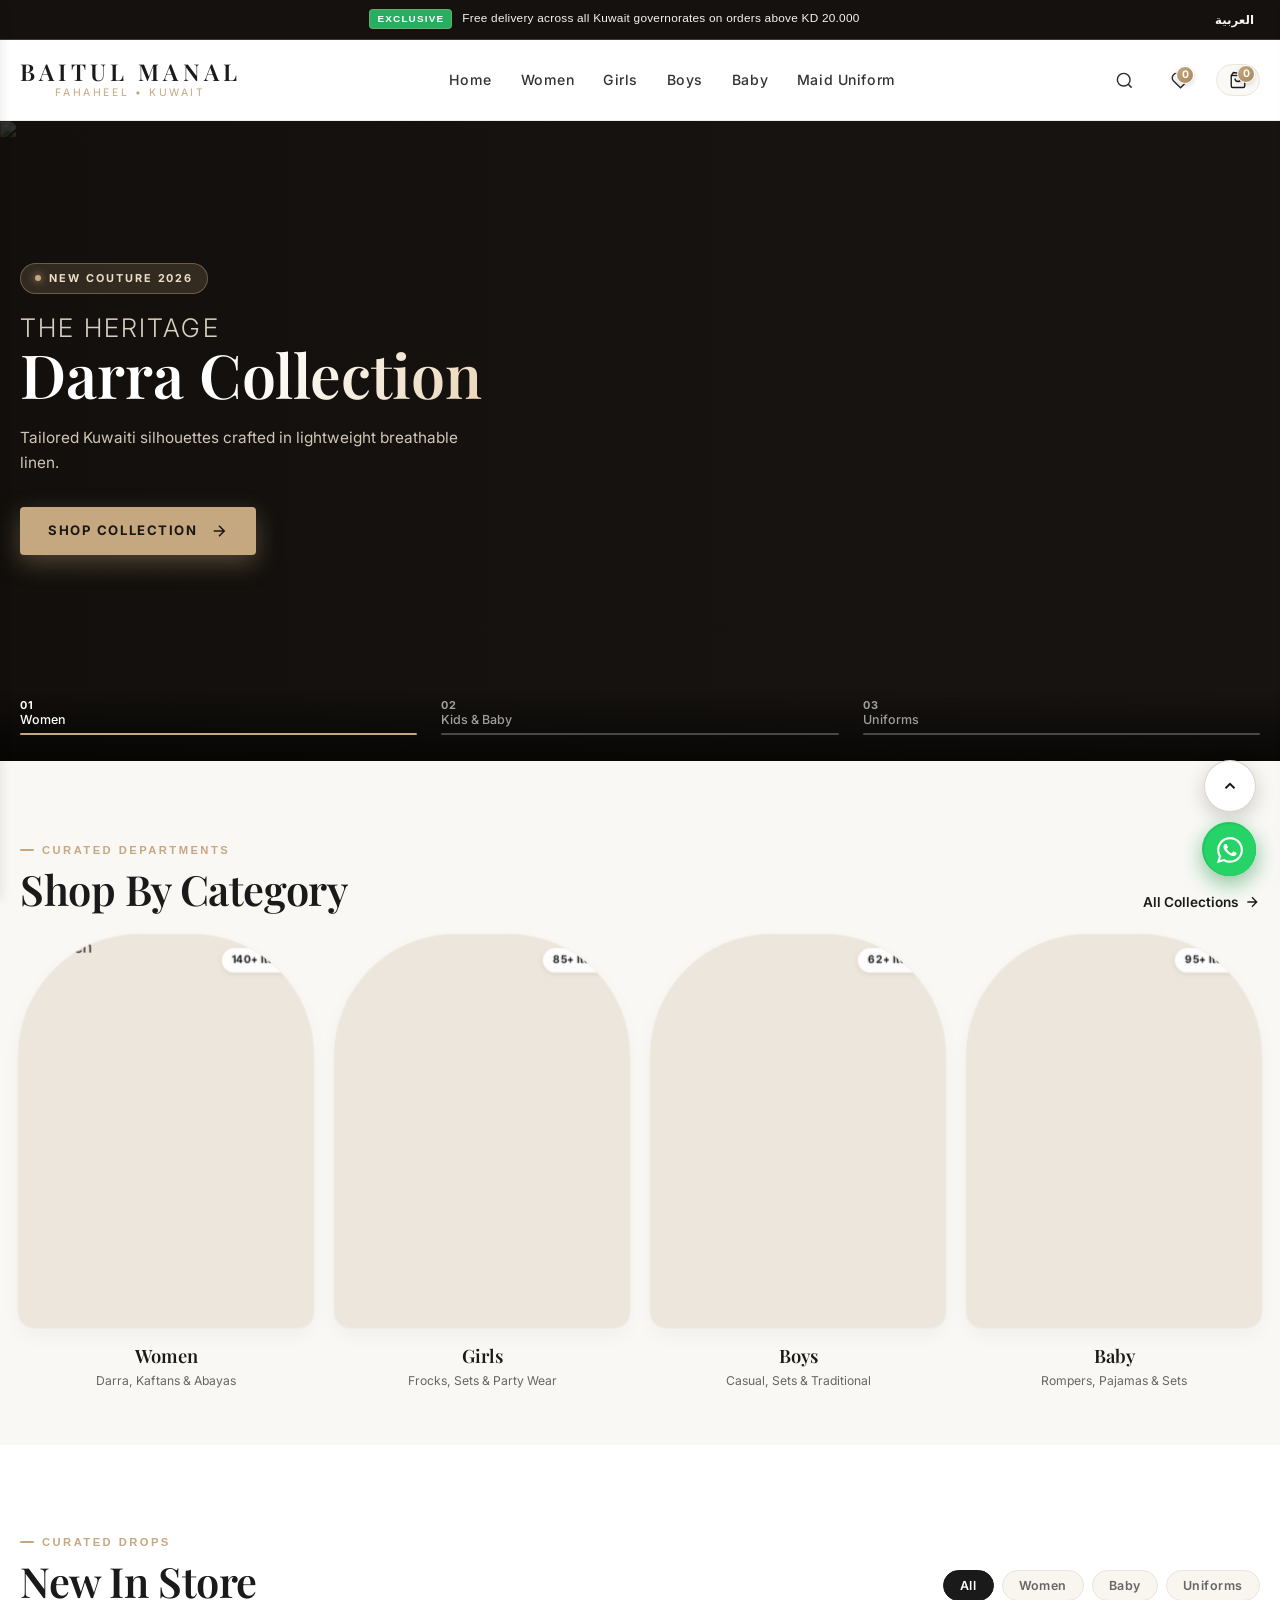
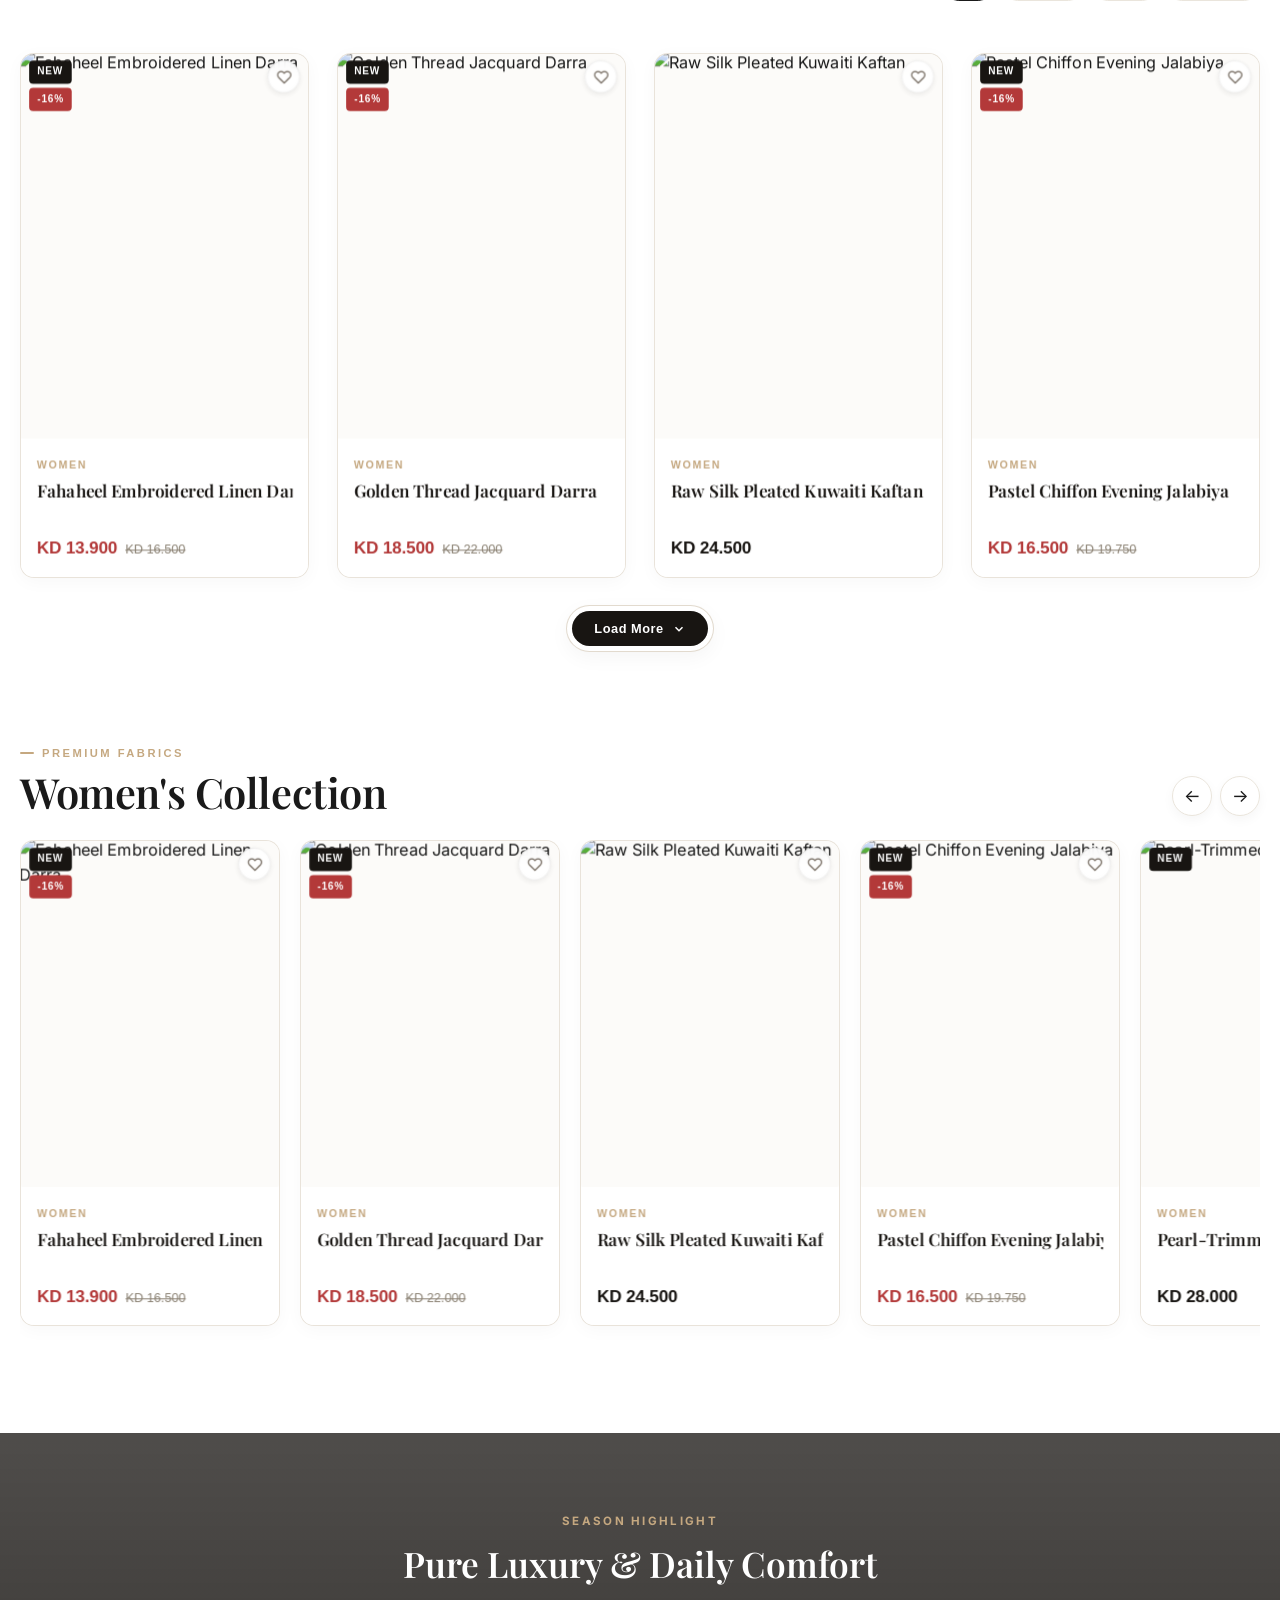
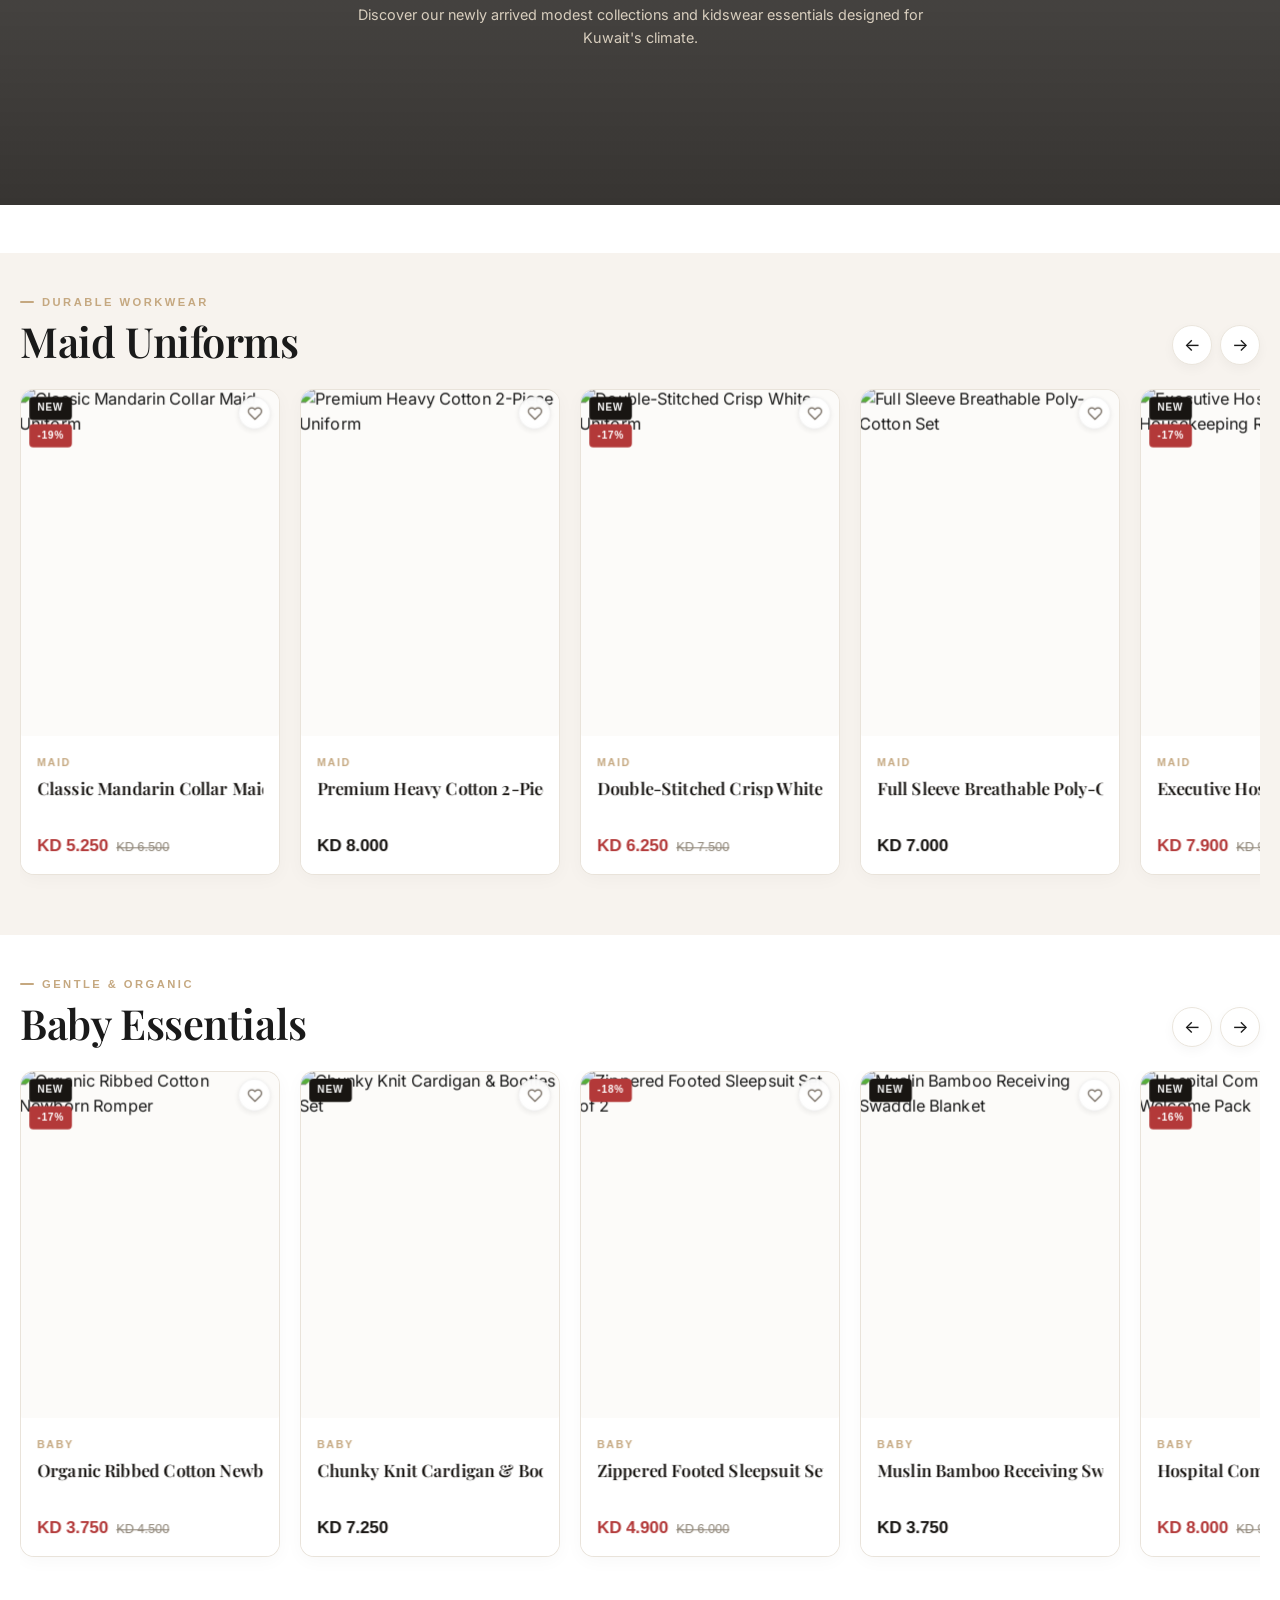
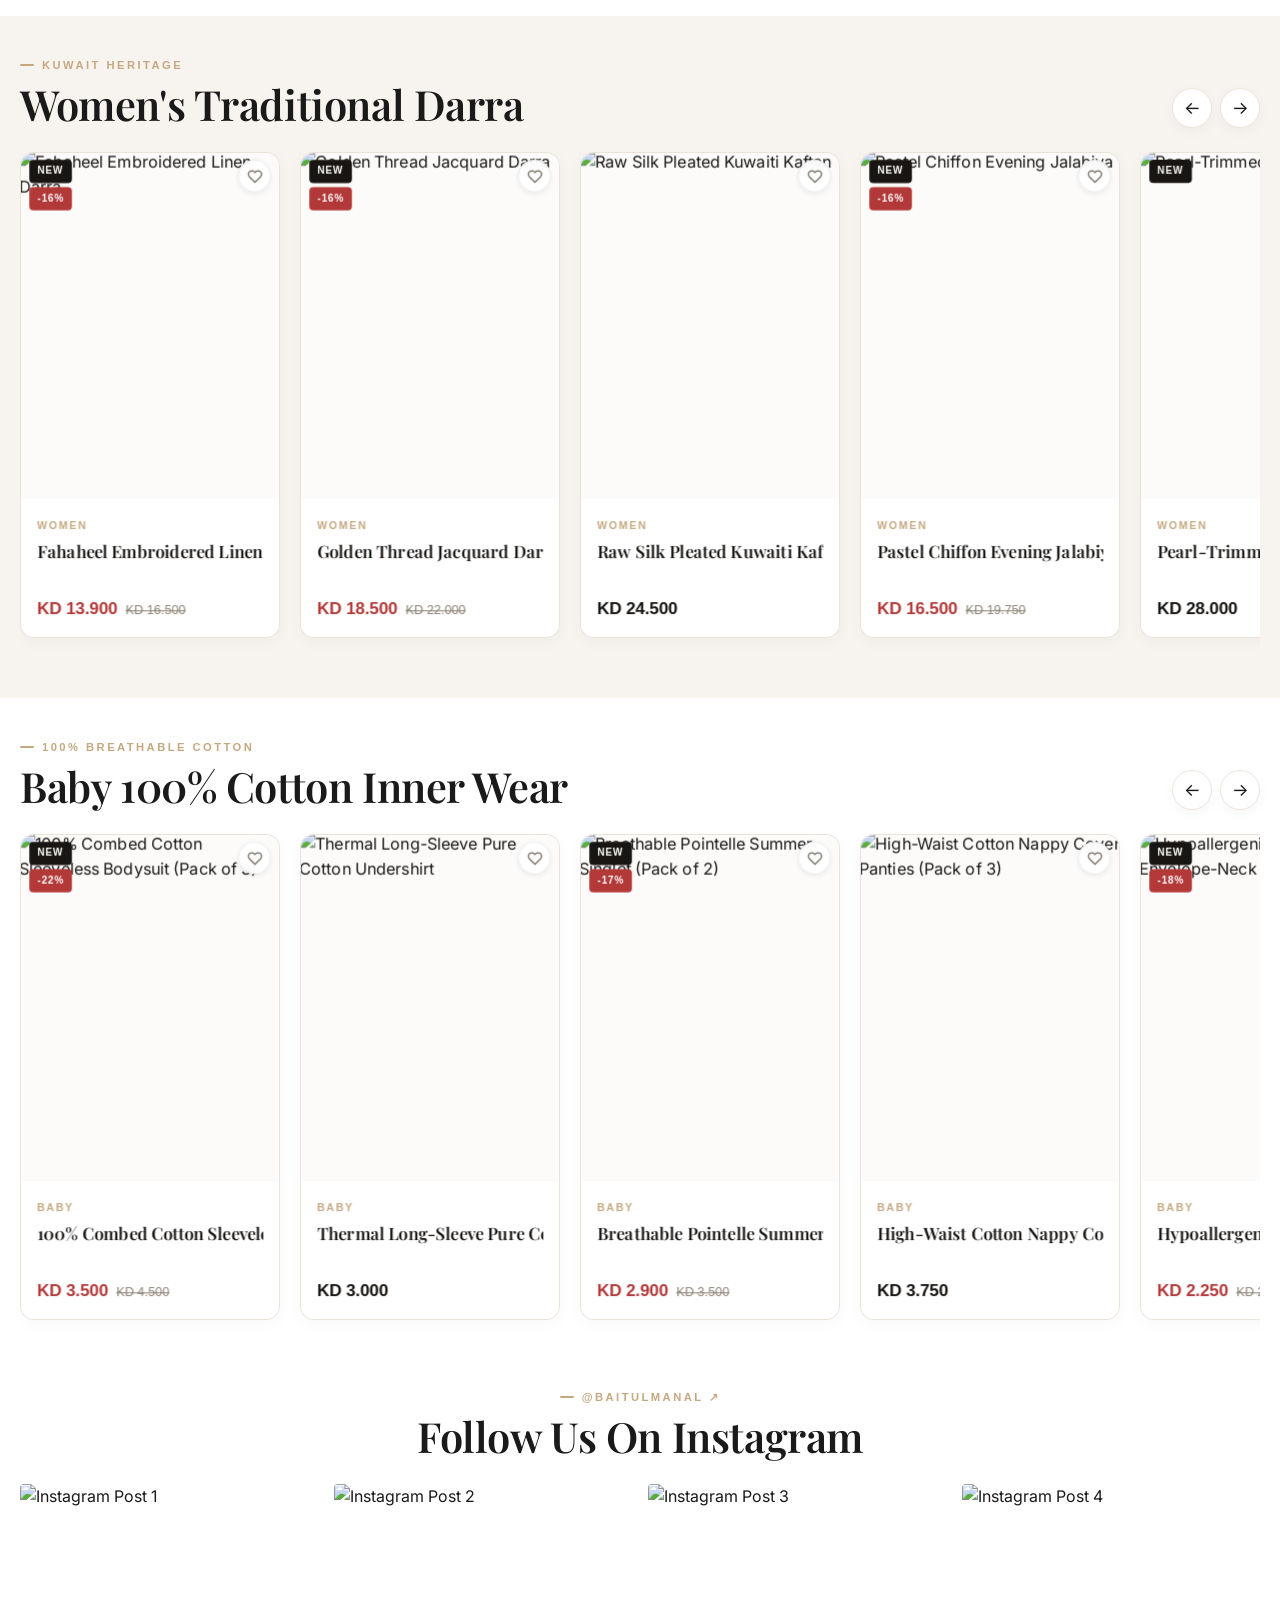
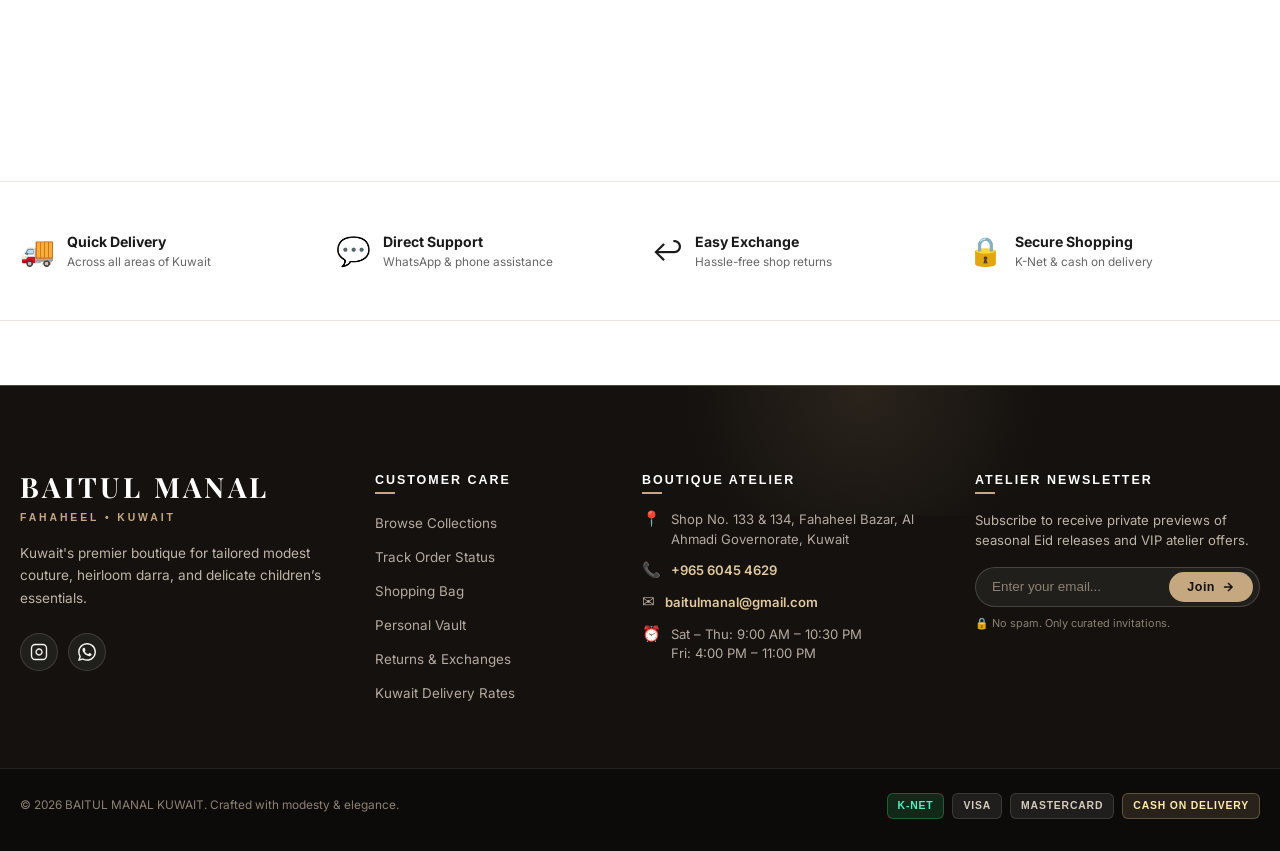
==== commit 430bc441: "style: remove desktop hamburger, align brand left, style mobile drawer and add sticky dock" ====
--- a/index.html
+++ b/index.html
@@ -736,6 +736,56 @@
       <span class="floating-btn__tooltip">Chat with us</span>
     </a>
   </div>
+  <!-- Mobile Sticky App Dock (Shop, Wishlist, Cart, My Account) -->
+  <nav class="mobile-sticky-dock" aria-label="Mobile Navigation">
+    <!-- 1. Shop Catalog -->
+    <a href="shop.html" class="dock-item" aria-label="Shop Catalog">
+      <div class="dock-icon-wrap">
+        <svg width="20" height="20" viewBox="0 0 24 24" fill="none" stroke="currentColor" stroke-width="1.9">
+          <rect x="3" y="3" width="7" height="7" rx="1.5"></rect>
+          <rect x="14" y="3" width="7" height="7" rx="1.5"></rect>
+          <rect x="14" y="14" width="7" height="7" rx="1.5"></rect>
+          <rect x="3" y="14" width="7" height="7" rx="1.5"></rect>
+        </svg>
+      </div>
+      <span class="dock-label">Shop</span>
+    </a>
+
+    <!-- 2. Wishlist Vault -->
+    <a href="wishlist.html" class="dock-item" aria-label="Wishlist">
+      <div class="dock-icon-wrap">
+        <svg width="20" height="20" viewBox="0 0 24 24" fill="none" stroke="currentColor" stroke-width="1.9">
+          <path d="M20.84 4.61a5.5 5.5 0 0 0-7.78 0L12 5.67l-1.06-1.06a5.5 5.5 0 0 0-7.78 7.78l1.06 1.06L12 21.23l7.78-7.78 1.06-1.06a5.5 5.5 0 0 0 0-7.78z"></path>
+        </svg>
+        <span class="dock-badge wishlist-count-badge" id="dockWishlistCount">0</span>
+      </div>
+      <span class="dock-label">Wishlist</span>
+    </a>
+
+    <!-- 3. Cart / Bag Drawer -->
+    <button type="button" class="dock-item" id="dockCartBtn" data-open-drawer="cart" aria-label="Shopping Bag">
+      <div class="dock-icon-wrap">
+        <svg width="20" height="20" viewBox="0 0 24 24" fill="none" stroke="currentColor" stroke-width="1.9">
+          <path d="M6 2L3 6v14a2 2 0 0 0 2 2h14a2 2 0 0 0 2-2V6l-3-2z"></path>
+          <line x1="3" y1="6" x2="21" y2="6"></line>
+          <path d="M16 10a4 4 0 0 1-8 0"></path>
+        </svg>
+        <span class="dock-badge cart-count-badge" id="dockCartCount">0</span>
+      </div>
+      <span class="dock-label">Bag</span>
+    </button>
+
+    <!-- 4. My Account -->
+    <a href="my-profile.html" class="dock-item" aria-label="My Account">
+      <div class="dock-icon-wrap">
+        <svg width="20" height="20" viewBox="0 0 24 24" fill="none" stroke="currentColor" stroke-width="1.9">
+          <path d="M20 21v-2a4 4 0 0 0-4-4H8a4 4 0 0 0-4 4v2"></path>
+          <circle cx="12" cy="7" r="4"></circle>
+        </svg>
+      </div>
+      <span class="dock-label">Account</span>
+    </a>
+  </nav>
 <script src="assets/js/badge-sync.js"></script>
   <!-- other scripts here -->
   <script src="assets/js/i18n.js"></script>
--- a/assets/css/components.css
+++ b/assets/css/components.css
@@ -7051,4 +7051,253 @@
   opacity: 0.6;
   cursor: not-allowed;
   transform: none;
+}
+/* ==========================================================================
+   HEADER & MOBILE LUXURY RESPONSIVE CONTROLS
+   ========================================================================== */
+
+/* 1. Laptop / Desktop Alignment */
+@media (min-width: 992px) {
+  /* Strictly hide hamburger on laptop / desktop */
+  .mobile-menu-btn,
+  #mobileMenuBtn {
+    display: none !important;
+  }
+
+  .header__inner {
+    display: grid !important;
+    grid-template-columns: auto 1fr auto !important;
+    align-items: center !important;
+    gap: 2rem;
+  }
+
+  .brand-logo {
+    justify-self: start;
+    text-align: left;
+  }
+
+  .desktop-nav {
+    display: flex !important;
+    justify-content: center;
+  }
+
+  .desktop-nav .nav-list {
+    display: flex;
+    gap: 1.8rem;
+    list-style: none;
+    margin: 0;
+    padding: 0;
+  }
+
+  .header__actions {
+    justify-self: end;
+    display: flex;
+    align-items: center;
+    gap: 1rem;
+  }
+
+  /* Hide mobile bottom navigation on desktop */
+  .mobile-sticky-dock {
+    display: none !important;
+  }
+}
+
+/* 2. Mobile Header & Trendy Drawer */
+@media (max-width: 991px) {
+  .desktop-nav {
+    display: none !important;
+  }
+
+  .header__inner {
+    display: flex !important;
+    justify-content: space-between;
+    align-items: center;
+    padding: 0.75rem 1rem;
+  }
+
+  .mobile-menu-btn {
+    display: inline-flex !important;
+    align-items: center;
+    justify-content: center;
+    background: transparent;
+    border: none;
+    color: var(--primary-dark, #181512);
+    cursor: pointer;
+    padding: 6px;
+    border-radius: 6px;
+    transition: transform 0.2s ease;
+  }
+
+  .mobile-menu-btn:active {
+    transform: scale(0.92);
+  }
+
+  /* Glassmorphic Trendy Mobile Drawer */
+  .mobile-drawer {
+    position: fixed;
+    top: 0;
+    left: 0;
+    width: 82%;
+    max-width: 340px;
+    height: 100vh;
+    background: rgba(255, 255, 255, 0.94);
+    backdrop-filter: blur(16px);
+    -webkit-backdrop-filter: blur(16px);
+    z-index: 9999;
+    box-shadow: 10px 0 35px rgba(0, 0, 0, 0.12);
+    transform: translateX(-100%);
+    transition: transform 0.35s cubic-bezier(0.16, 1, 0.3, 1);
+    display: flex;
+    flex-direction: column;
+    padding: 1.5rem;
+  }
+
+  .mobile-drawer.active {
+    transform: translateX(0);
+  }
+
+  .drawer__header {
+    display: flex;
+    justify-content: space-between;
+    align-items: center;
+    padding-bottom: 1.25rem;
+    border-bottom: 1px solid rgba(197, 168, 128, 0.25);
+    margin-bottom: 1.5rem;
+  }
+
+  .drawer__header .brand-logo__primary {
+    font-family: 'Playfair Display', Georgia, serif;
+    font-weight: 700;
+    font-size: 1.25rem;
+    letter-spacing: 1.5px;
+    color: var(--primary-gold, #c5a880);
+  }
+
+  .drawer__close {
+    background: #f7f5f2;
+    border: 1px solid rgba(197, 168, 128, 0.3);
+    border-radius: 50%;
+    width: 34px;
+    height: 34px;
+    font-size: 1.1rem;
+    cursor: pointer;
+    display: flex;
+    align-items: center;
+    justify-content: center;
+    color: #181512;
+  }
+
+  .mobile-nav-list {
+    list-style: none;
+    padding: 0;
+    margin: 0;
+    display: flex;
+    flex-direction: column;
+    gap: 0.5rem;
+  }
+
+  .mobile-nav-link {
+    display: flex;
+    align-items: center;
+    justify-content: space-between;
+    padding: 0.85rem 1rem;
+    color: #181512;
+    text-decoration: none;
+    font-size: 0.95rem;
+    font-weight: 600;
+    border-radius: 8px;
+    transition: background 0.2s, color 0.2s;
+  }
+
+  .mobile-nav-link:hover,
+  .mobile-nav-link:active {
+    background: rgba(197, 168, 128, 0.12);
+    color: var(--primary-gold-dark, #9e825a);
+  }
+
+  /* Padding offset so content doesn't get covered by sticky bottom bar */
+  body {
+    padding-bottom: 72px;
+  }
+}
+
+/* ==========================================================================
+   TRENDY STICKY BOTTOM DOCK (MOBILE ONLY)
+   ========================================================================== */
+.mobile-sticky-dock {
+  position: fixed;
+  bottom: 0;
+  left: 0;
+  width: 100%;
+  height: 64px;
+  background: rgba(255, 255, 255, 0.94);
+  backdrop-filter: blur(18px);
+  -webkit-backdrop-filter: blur(18px);
+  border-top: 1px solid rgba(214, 203, 186, 0.45);
+  box-shadow: 0 -4px 20px rgba(0, 0, 0, 0.05);
+  z-index: 990;
+  display: flex;
+  align-items: center;
+  justify-content: space-around;
+  padding: 0 0.5rem;
+}
+
+.dock-item {
+  flex: 1;
+  display: flex;
+  flex-direction: column;
+  align-items: center;
+  justify-content: center;
+  text-decoration: none;
+  color: #70685f;
+  background: none;
+  border: none;
+  cursor: pointer;
+  padding: 6px 0;
+  position: relative;
+  transition: color 0.2s ease, transform 0.15s ease;
+}
+
+.dock-item:active {
+  transform: scale(0.92);
+}
+
+.dock-item.active,
+.dock-item:hover {
+  color: var(--primary-gold, #c5a880);
+}
+
+.dock-icon-wrap {
+  position: relative;
+  width: 22px;
+  height: 22px;
+  display: flex;
+  align-items: center;
+  justify-content: center;
+  margin-bottom: 3px;
+}
+
+.dock-label {
+  font-size: 0.68rem;
+  font-weight: 600;
+  letter-spacing: 0.3px;
+  text-transform: capitalize;
+}
+
+.dock-badge {
+  position: absolute;
+  top: -4px;
+  right: -8px;
+  background: #b33939;
+  color: #fff;
+  font-size: 0.62rem;
+  font-weight: 700;
+  min-width: 16px;
+  height: 16px;
+  border-radius: 8px;
+  display: flex;
+  align-items: center;
+  justify-content: center;
+  padding: 0 4px;
+  line-height: 1;
 }
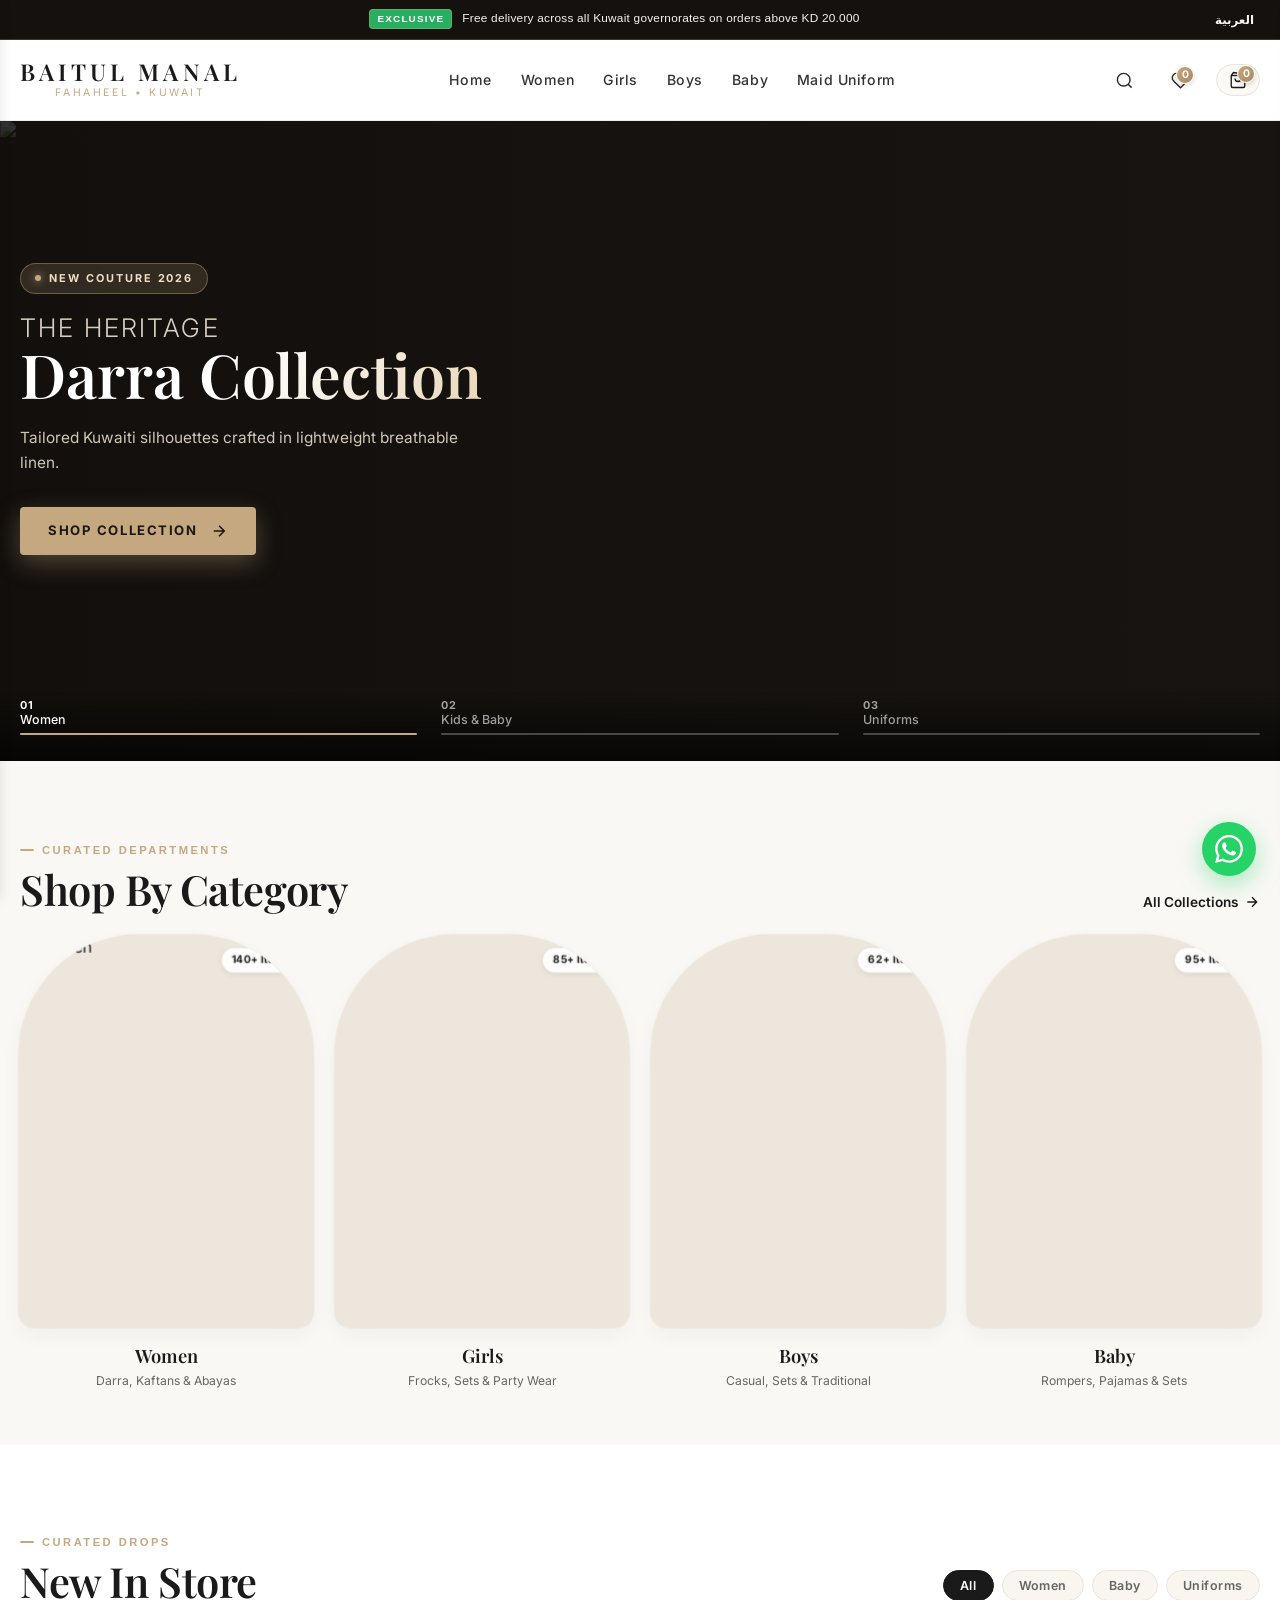
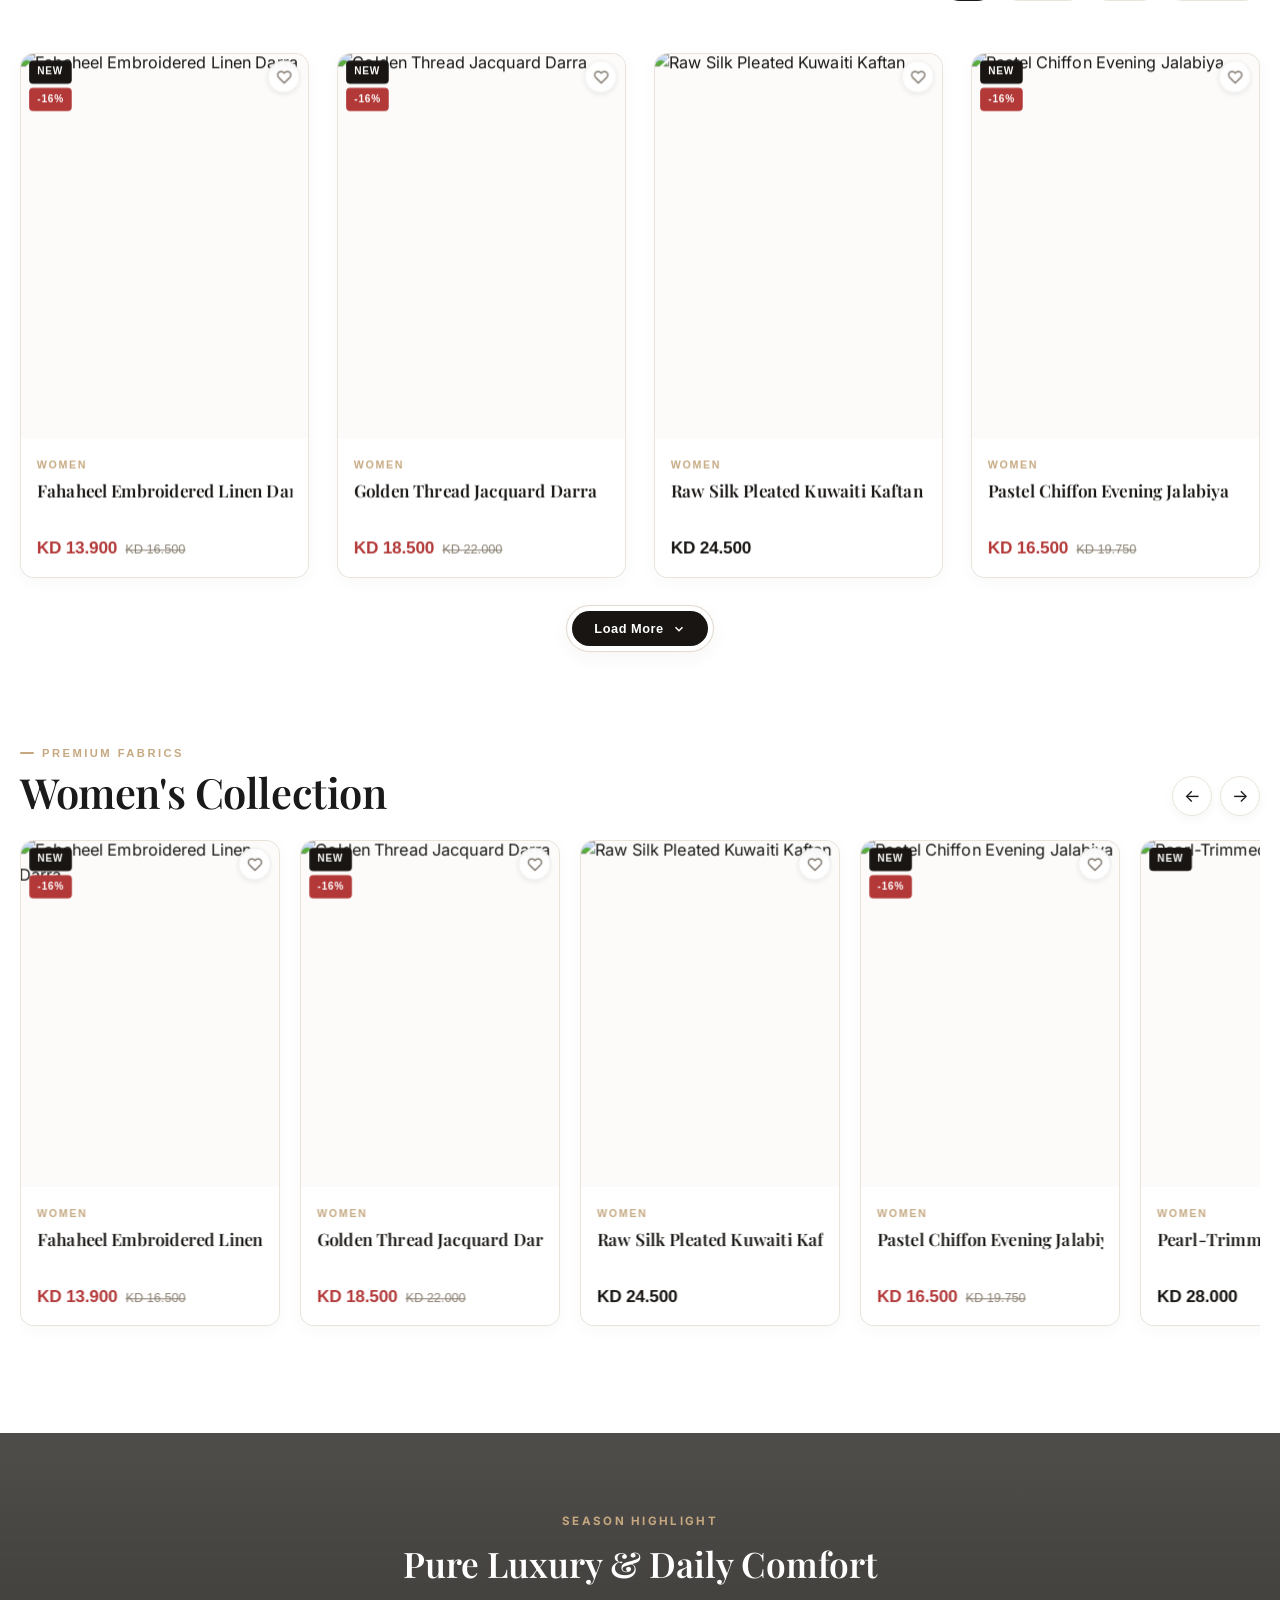
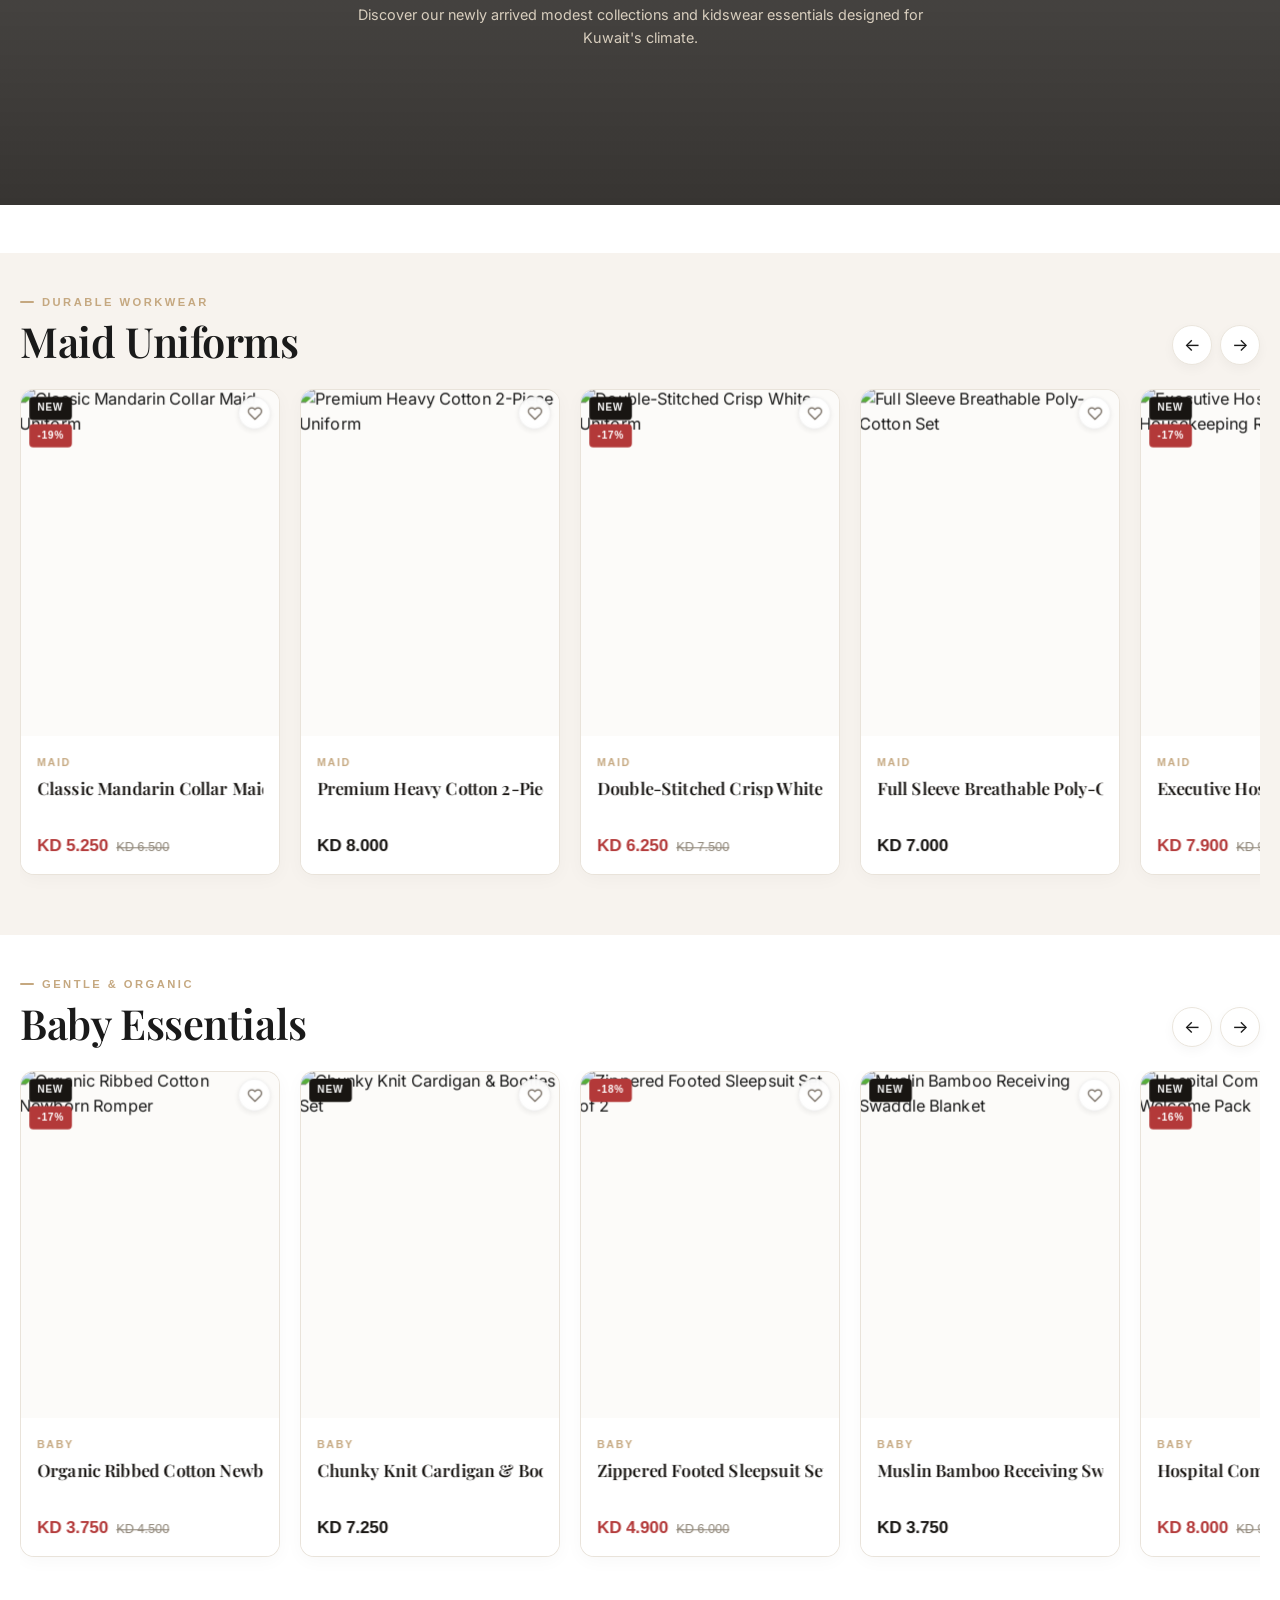
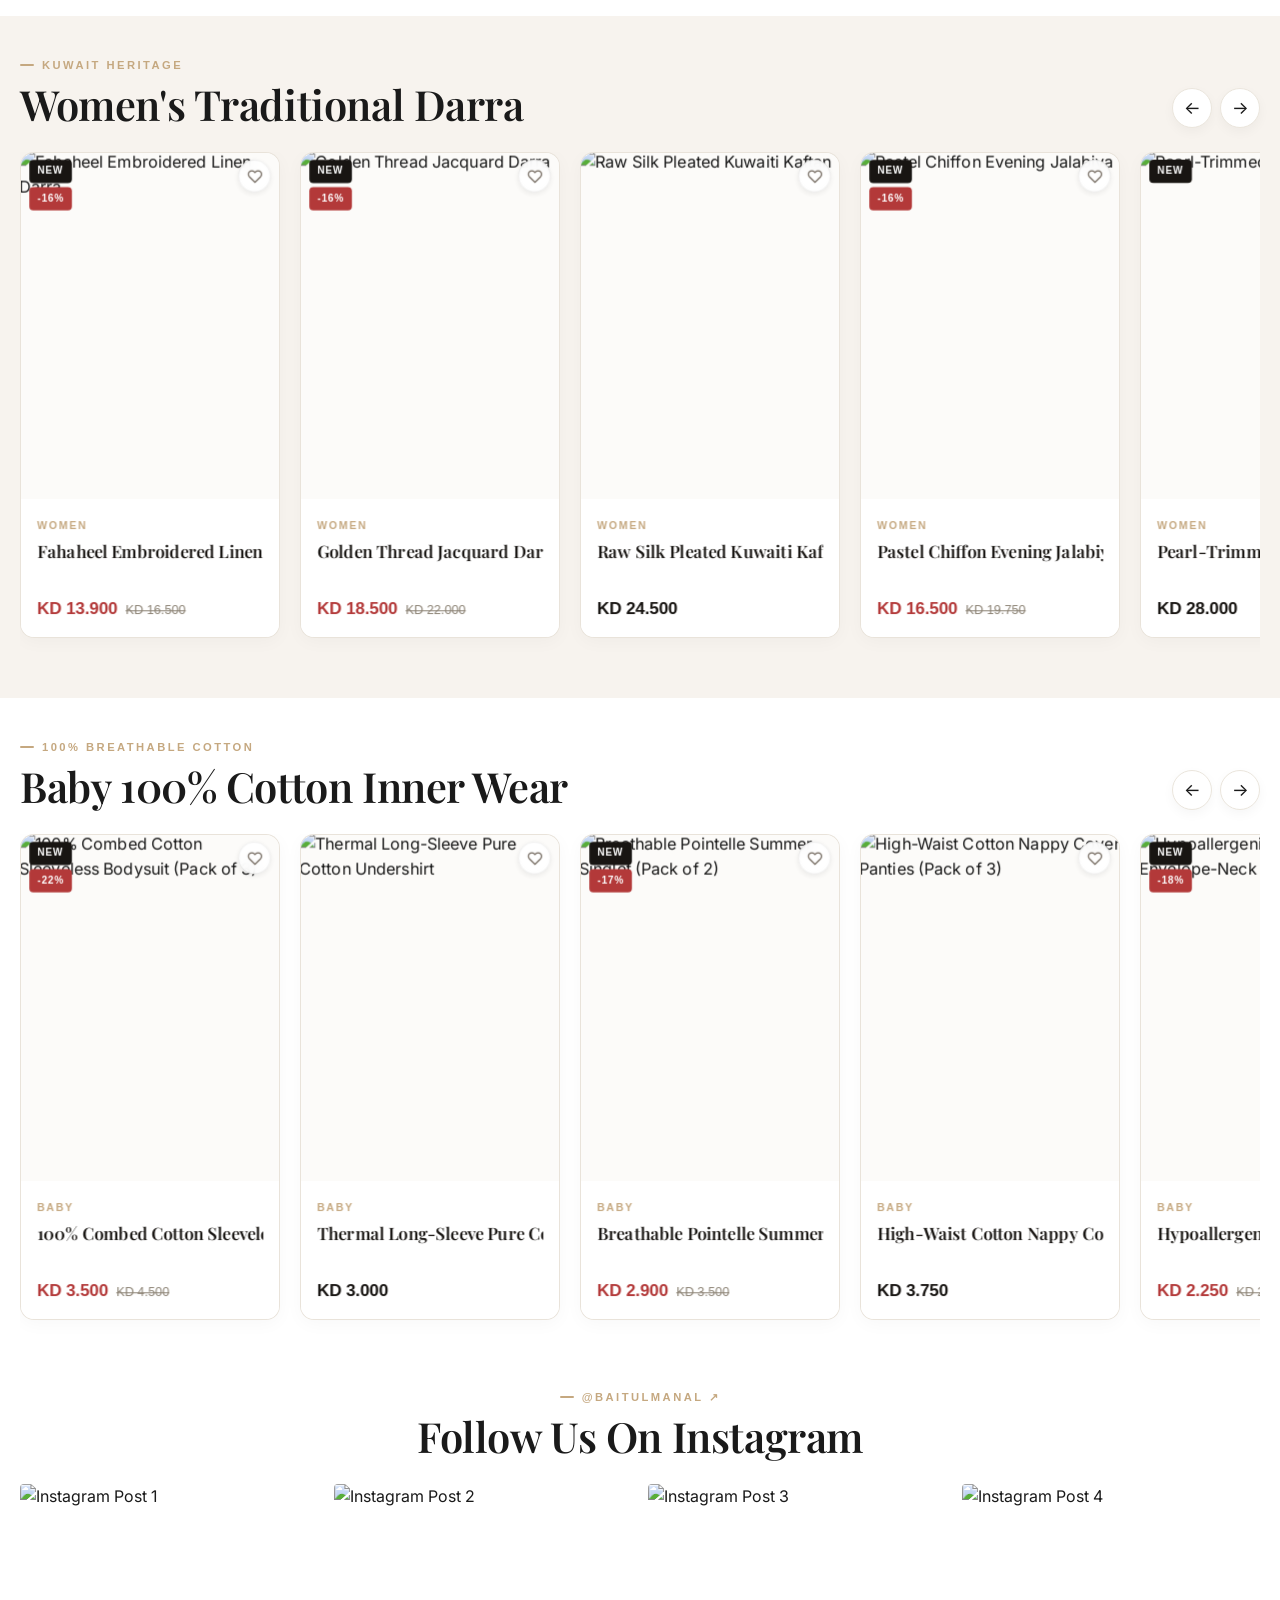
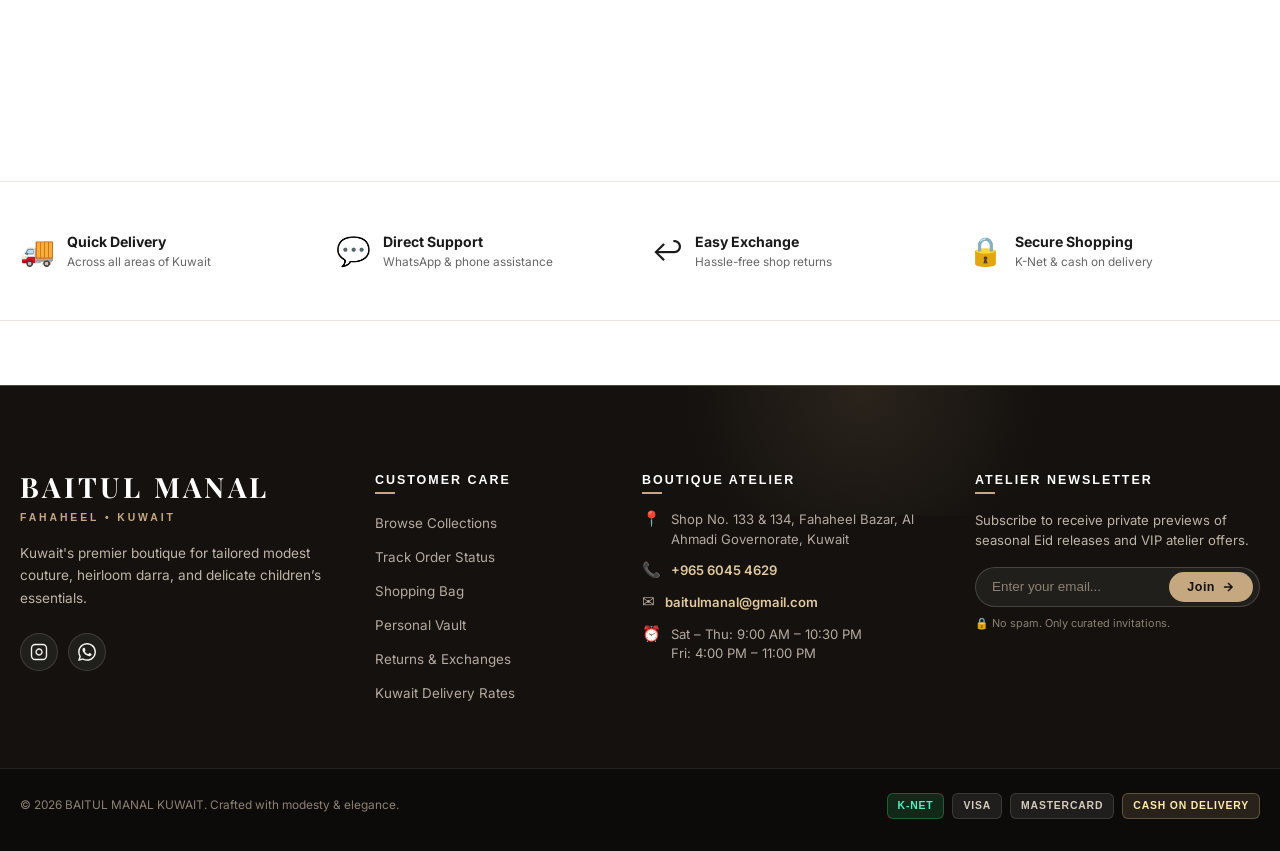
==== commit 69f4c148: "feat: add confirmation step to quick add modal before adding to cart" ====
--- a/index.html
+++ b/index.html
@@ -692,11 +692,16 @@
           <input type="number" id="qaQtyInput" value="1" min="1" readonly>
           <button type="button" class="qty-btn" id="qaIncBtn">+</button>
         </div>
-      </div>
-      <button type="button" class="btn-luxury btn-block" id="qaSubmitBtn">
-        <span>Add To Cart</span>
-      </button>
-    </div>
+      <!-- Quick Add Confirmation Action Deck -->
+      <div class="quick-add__cta-deck" style="display: flex; flex-direction: column; gap: 8px; margin-top: 1.25rem;">
+        <button type="button" class="btn-luxury btn-block" id="qaSubmitBtn">
+          <span>Confirm & Add to Bag</span>
+          <svg width="16" height="16" viewBox="0 0 24 24" fill="none" stroke="currentColor" stroke-width="2.2"><path d="M5 12h14M12 5l7 7-7 7"/></svg>
+        </button>
+        <button type="button" class="btn-outline-subtle btn-block" id="qaCancelBtn" style="background: none; border: 1px solid #d6cbba; color: #70685f; padding: 10px; border-radius: 6px; font-size: 0.82rem; cursor: pointer;">
+          Cancel
+        </button>
+      </div>
   </div>
 
   <!-- Global Search Modal Overlay -->
--- a/assets/css/components.css
+++ b/assets/css/components.css
@@ -7300,4 +7300,325 @@
   justify-content: center;
   padding: 0 4px;
   line-height: 1;
+}
+/* ==========================================================================
+   MOBILE DOCK & FLOATING BUTTONS NON-OVERLAP FIX
+   ========================================================================== */
+@media (max-width: 991px) {
+  /* Lift standalone WhatsApp float button above the 64px bottom dock */
+  .whatsapp-float {
+    bottom: 80px !important;
+    right: 16px !important;
+    z-index: 980 !important;
+  }
+
+  /* If using the floating action deck (scroll top + WhatsApp pulse) */
+  .floating-action-deck,
+  #floatingDeck {
+    bottom: 80px !important;
+    right: 16px !important;
+    z-index: 980 !important;
+  }
+
+  /* Make sure the bottom dock stays clean and elevated above page elements */
+  .mobile-sticky-dock {
+    z-index: 999 !important;
+  }
+}
+/* ==========================================================================
+   MOBILE ANNOUNCEMENT BAR VISIBILITY & OVERFLOW FIX
+   ========================================================================== */
+@media (max-width: 768px) {
+  .top-bar {
+    padding: 6px 0;
+    min-height: 38px;
+  }
+
+  .top-bar__inner {
+    display: flex !important;
+    align-items: center !important;
+    justify-content: space-between !important;
+    gap: 8px !important;
+    padding: 0 10px !important;
+  }
+
+  /* Give the sliding text max width */
+  .top-bar__slider {
+    flex: 1 1 auto !important;
+    min-width: 0 !important;
+    overflow: hidden !important;
+  }
+
+  .top-bar__slide {
+    display: flex !important;
+    align-items: center !important;
+    justify-content: flex-start !important;
+    gap: 6px !important;
+    width: 100% !important;
+  }
+
+  /* Compact the promo badge */
+  .top-bar__slide .promo-pill {
+    font-size: 0.62rem !important;
+    padding: 2px 6px !important;
+    white-space: nowrap !important;
+    flex-shrink: 0 !important;
+    letter-spacing: 0.3px !important;
+  }
+
+  /* Ensure text scales cleanly and doesn't get clipped */
+  .top-bar__text {
+    font-size: 0.72rem !important;
+    line-height: 1.25 !important;
+    white-space: nowrap !important;
+    overflow: hidden !important;
+    text-overflow: ellipsis !important;
+    display: block !important;
+    color: #e5dfd5 !important;
+  }
+
+  /* Compact language switch button on the right */
+  .top-bar__actions {
+    flex-shrink: 0 !important;
+    display: flex !important;
+    align-items: center !important;
+  }
+
+  .lang-switch-btn {
+    padding: 2px 8px !important;
+    font-size: 0.72rem !important;
+    border-radius: 4px !important;
+    background: rgba(197, 168, 128, 0.15) !important;
+    border: 1px solid rgba(197, 168, 128, 0.35) !important;
+    color: #c5a880 !important;
+  }
+}
+/* ==========================================================================
+   FORCE COMPLETE VISIBILITY OF ANNOUNCEMENT TEXT ON MOBILE
+   ========================================================================== */
+@media (max-width: 768px) {
+  /* Allow bar to expand height to fit the full text */
+  aside.top-bar {
+    height: auto !important;
+    min-height: 40px !important;
+    padding: 6px 0 !important;
+    overflow: visible !important;
+  }
+
+  .top-bar__inner {
+    display: flex !important;
+    align-items: center !important;
+    justify-content: space-between !important;
+    gap: 8px !important;
+    padding: 0 10px !important;
+    width: 100% !important;
+  }
+
+  .top-bar__slider {
+    flex: 1 1 auto !important;
+    height: auto !important;
+    min-height: 28px !important;
+    overflow: visible !important;
+  }
+
+  .top-bar__track {
+    position: relative !important;
+    height: auto !important;
+  }
+
+  .top-bar__slide {
+    display: none !important;
+    height: auto !important;
+    align-items: center !important;
+    gap: 6px !important;
+    width: 100% !important;
+  }
+
+  .top-bar__slide.active {
+    display: flex !important;
+  }
+
+  /* Badge styling on mobile */
+  .top-bar__slide .promo-pill {
+    font-size: 0.58rem !important;
+    padding: 2px 5px !important;
+    line-height: 1 !important;
+    flex-shrink: 0 !important;
+  }
+
+  /* FORCE FULL TEXT TO WRAP AND NEVER CLIP */
+  .top-bar__text,
+  .top-bar__slide span:not(.promo-pill) {
+    white-space: normal !important;
+    overflow: visible !important;
+    text-overflow: clip !important;
+    font-size: 0.70rem !important;
+    line-height: 1.25 !important;
+    display: inline !important;
+    color: #e5dfd5 !important;
+  }
+
+  /* Language button stays compact */
+  .top-bar__actions {
+    flex-shrink: 0 !important;
+    margin-left: auto !important;
+  }
+
+  .lang-switch-btn {
+    font-size: 0.70rem !important;
+    padding: 2px 7px !important;
+    line-height: 1.2 !important;
+    border-radius: 4px !important;
+  }
+}
+/* ==========================================================================
+   MOBILE PRODUCT CARD QUICK-ADD FIT FIX
+   ========================================================================== */
+@media (max-width: 768px) {
+  /* Prevent canvas/image overflow */
+  .arrival-card__canvas {
+    position: relative !important;
+    overflow: hidden !important;
+    border-radius: 8px 8px 0 0 !important;
+  }
+
+  /* Anchor the quick selector cleanly at the bottom of the card image */
+  .arrival-card__quick {
+    position: absolute !important;
+    bottom: 0 !important;
+    left: 0 !important;
+    right: 0 !important;
+    width: 100% !important;
+    padding: 4px 6px !important;
+    background: rgba(255, 255, 255, 0.92) !important;
+    backdrop-filter: blur(8px) !important;
+    -webkit-backdrop-filter: blur(8px) !important;
+    display: flex !important;
+    align-items: center !important;
+    justify-content: flex-start !important;
+    gap: 4px !important;
+    overflow-x: auto !important;
+    white-space: nowrap !important;
+    scrollbar-width: none !important; /* Firefox */
+    -ms-overflow-style: none !important;  /* IE/Edge */
+    box-sizing: border-box !important;
+    z-index: 5 !important;
+  }
+
+  .arrival-card__quick::-webkit-scrollbar {
+    display: none !important; /* Chrome, Safari, Opera */
+  }
+
+  /* Compact the size pills so they fit cleanly inside the 2-column layout */
+  .arrival-card__quick .size-tag-btn {
+    font-size: 0.65rem !important;
+    padding: 3px 6px !important;
+    min-width: 24px !important;
+    height: 22px !important;
+    line-height: 1 !important;
+    flex-shrink: 0 !important;
+    border-radius: 4px !important;
+    border: 1px solid #d6cbba !important;
+    background: #ffffff !important;
+    color: #181512 !important;
+  }
+
+  .arrival-card__quick .qa-open-btn {
+    padding: 3px 7px !important;
+    font-size: 0.75rem !important;
+    margin-left: auto !important;
+    flex-shrink: 0 !important;
+  }
+}
+/* ==========================================================================
+   UNIFIED LUXURY QUICK ADD BAR (DESKTOP & MOBILE)
+   ========================================================================== */
+
+/* Remove any legacy overflow styling */
+.arrival-card__quick {
+  display: none !important;
+}
+
+.arrival-card__canvas {
+  position: relative;
+  overflow: hidden;
+  border-radius: 8px 8px 0 0;
+}
+
+.arrival-card__quick-bar {
+  position: absolute;
+  bottom: 8px;
+  left: 8px;
+  right: 8px;
+  z-index: 10;
+  transition: opacity 0.25s ease, transform 0.25s ease;
+}
+
+.qa-bar-btn {
+  width: 100%;
+  display: inline-flex;
+  align-items: center;
+  justify-content: center;
+  gap: 6px;
+  background: rgba(255, 255, 255, 0.95);
+  backdrop-filter: blur(10px);
+  -webkit-backdrop-filter: blur(10px);
+  border: 1px solid rgba(214, 203, 186, 0.6);
+  color: #181512;
+  font-family: inherit;
+  font-size: 0.78rem;
+  font-weight: 700;
+  letter-spacing: 0.4px;
+  text-transform: uppercase;
+  padding: 8px 12px;
+  border-radius: 6px;
+  cursor: pointer;
+  box-shadow: 0 4px 12px rgba(0, 0, 0, 0.08);
+  transition: all 0.2s ease;
+}
+
+.qa-bar-btn:hover {
+  background: var(--primary-gold, #c5a880);
+  border-color: var(--primary-gold, #c5a880);
+  color: #ffffff;
+  box-shadow: 0 6px 16px rgba(197, 168, 128, 0.35);
+}
+
+.qa-bar-btn:active {
+  transform: scale(0.97);
+}
+
+/* Desktop behavior: sleek reveal on card hover */
+@media (min-width: 769px) {
+  .arrival-card__quick-bar {
+    opacity: 0;
+    transform: translateY(8px);
+  }
+
+  .arrival-card:hover .arrival-card__quick-bar {
+    opacity: 1;
+    transform: translateY(0);
+  }
+}
+
+/* Mobile behavior: compact, always accessible, zero side overflow */
+@media (max-width: 768px) {
+  .arrival-card__quick-bar {
+    opacity: 1;
+    transform: translateY(0);
+    bottom: 6px;
+    left: 6px;
+    right: 6px;
+  }
+
+  .qa-bar-btn {
+    font-size: 0.70rem;
+    padding: 6px 8px;
+    border-radius: 5px;
+  }
+
+  .qa-bar-btn svg {
+    width: 12px;
+    height: 12px;
+  }
 }
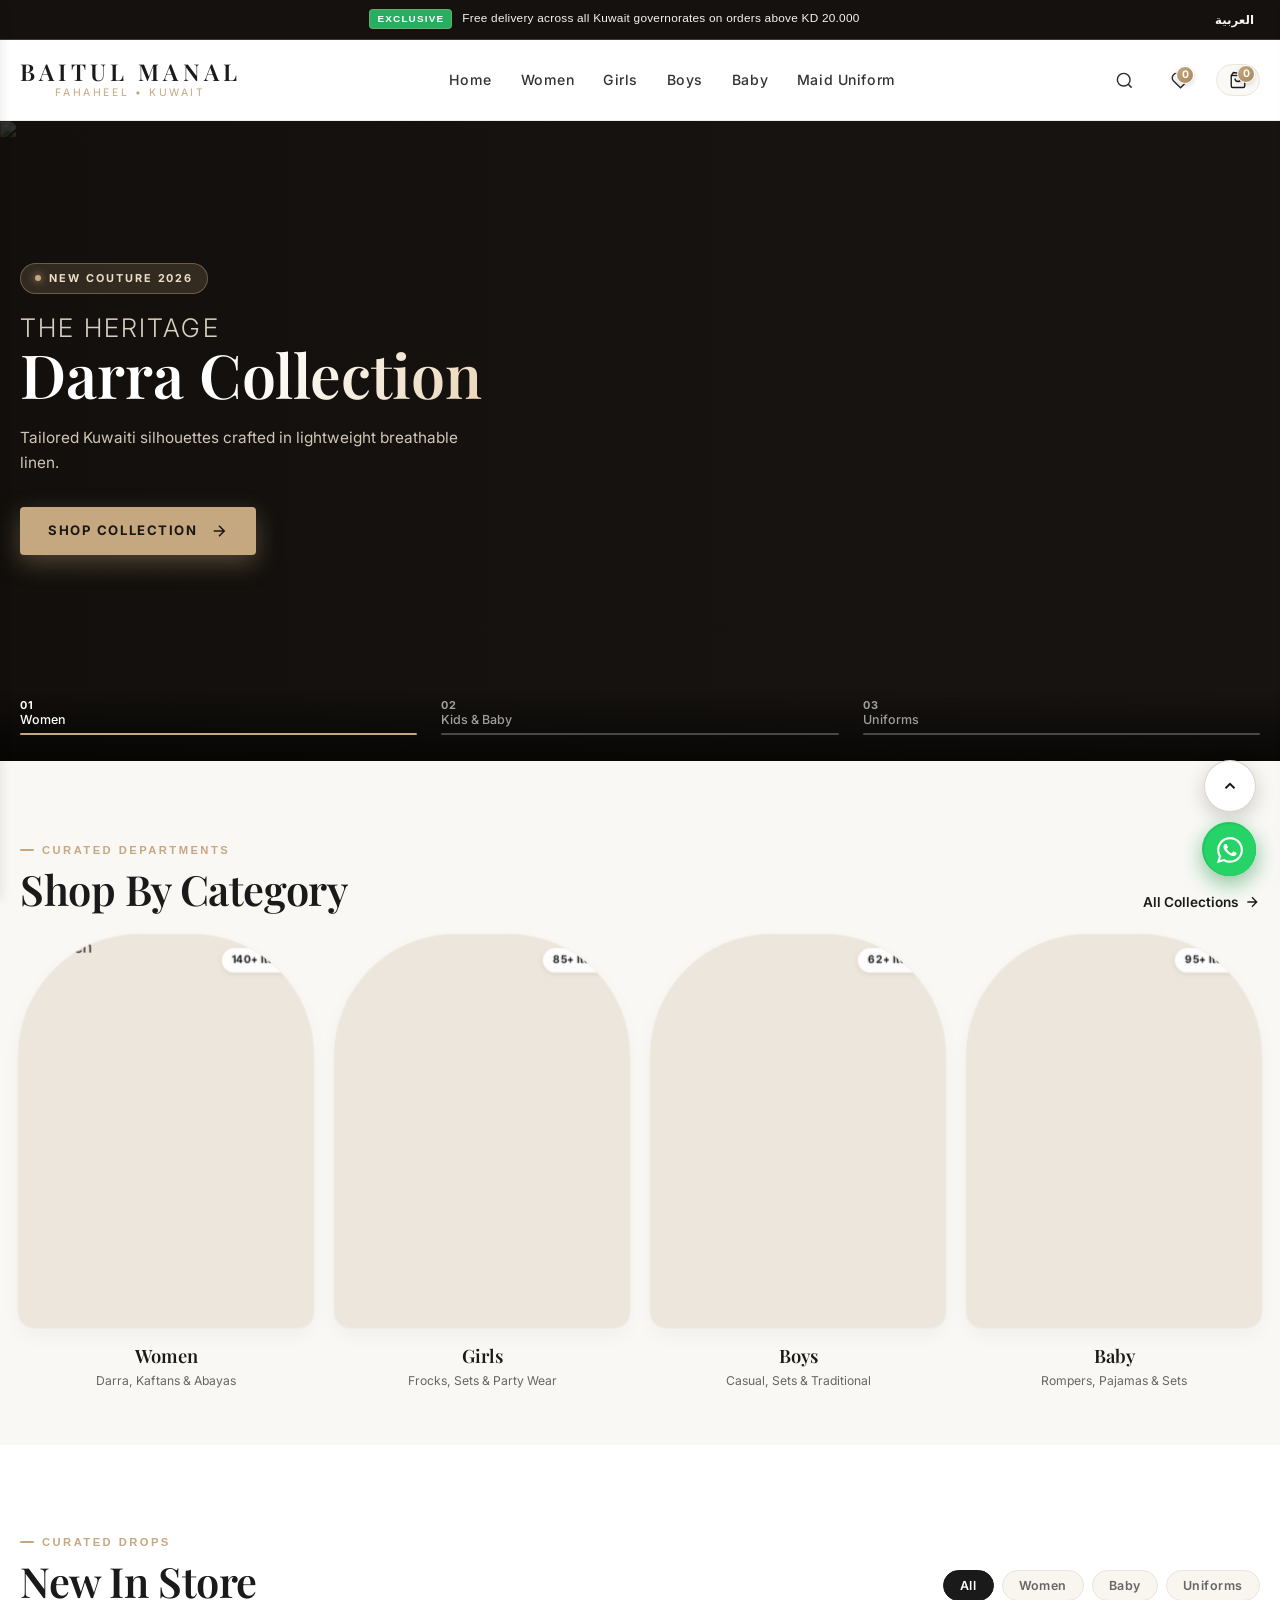
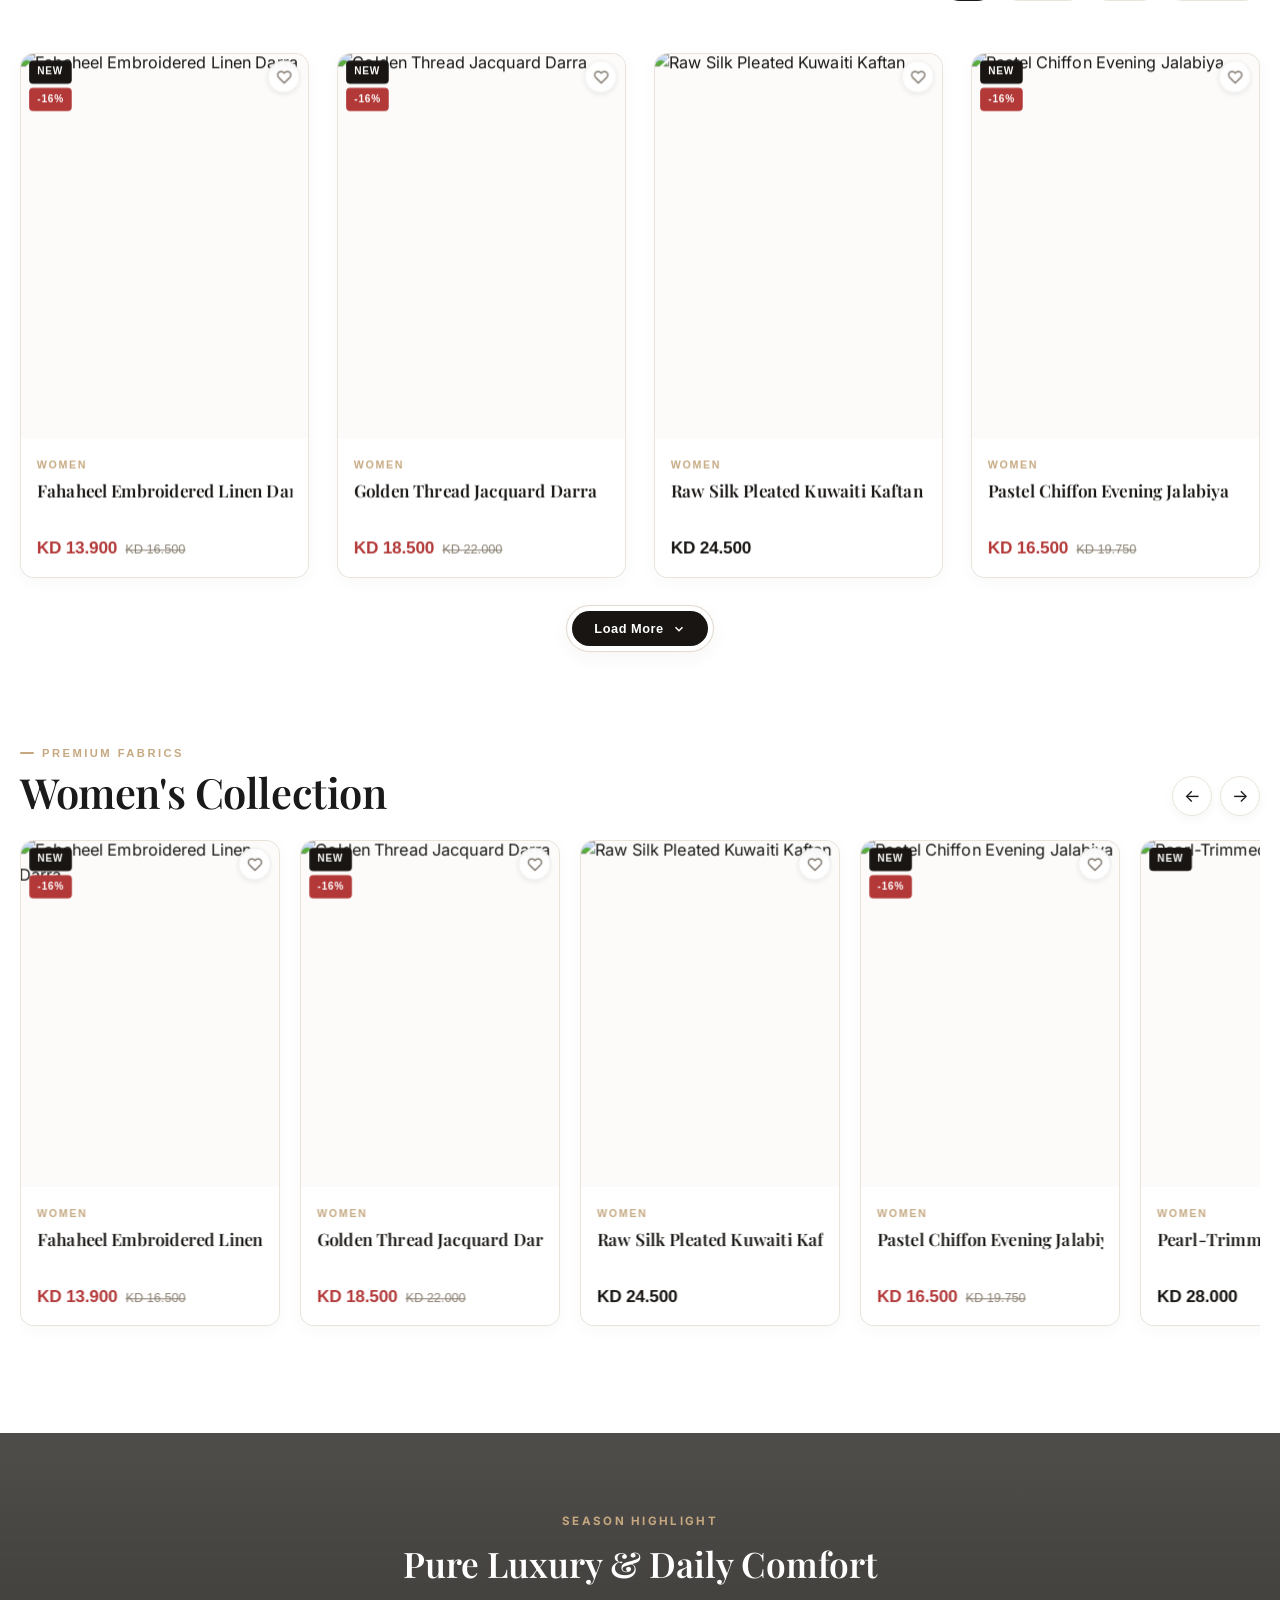
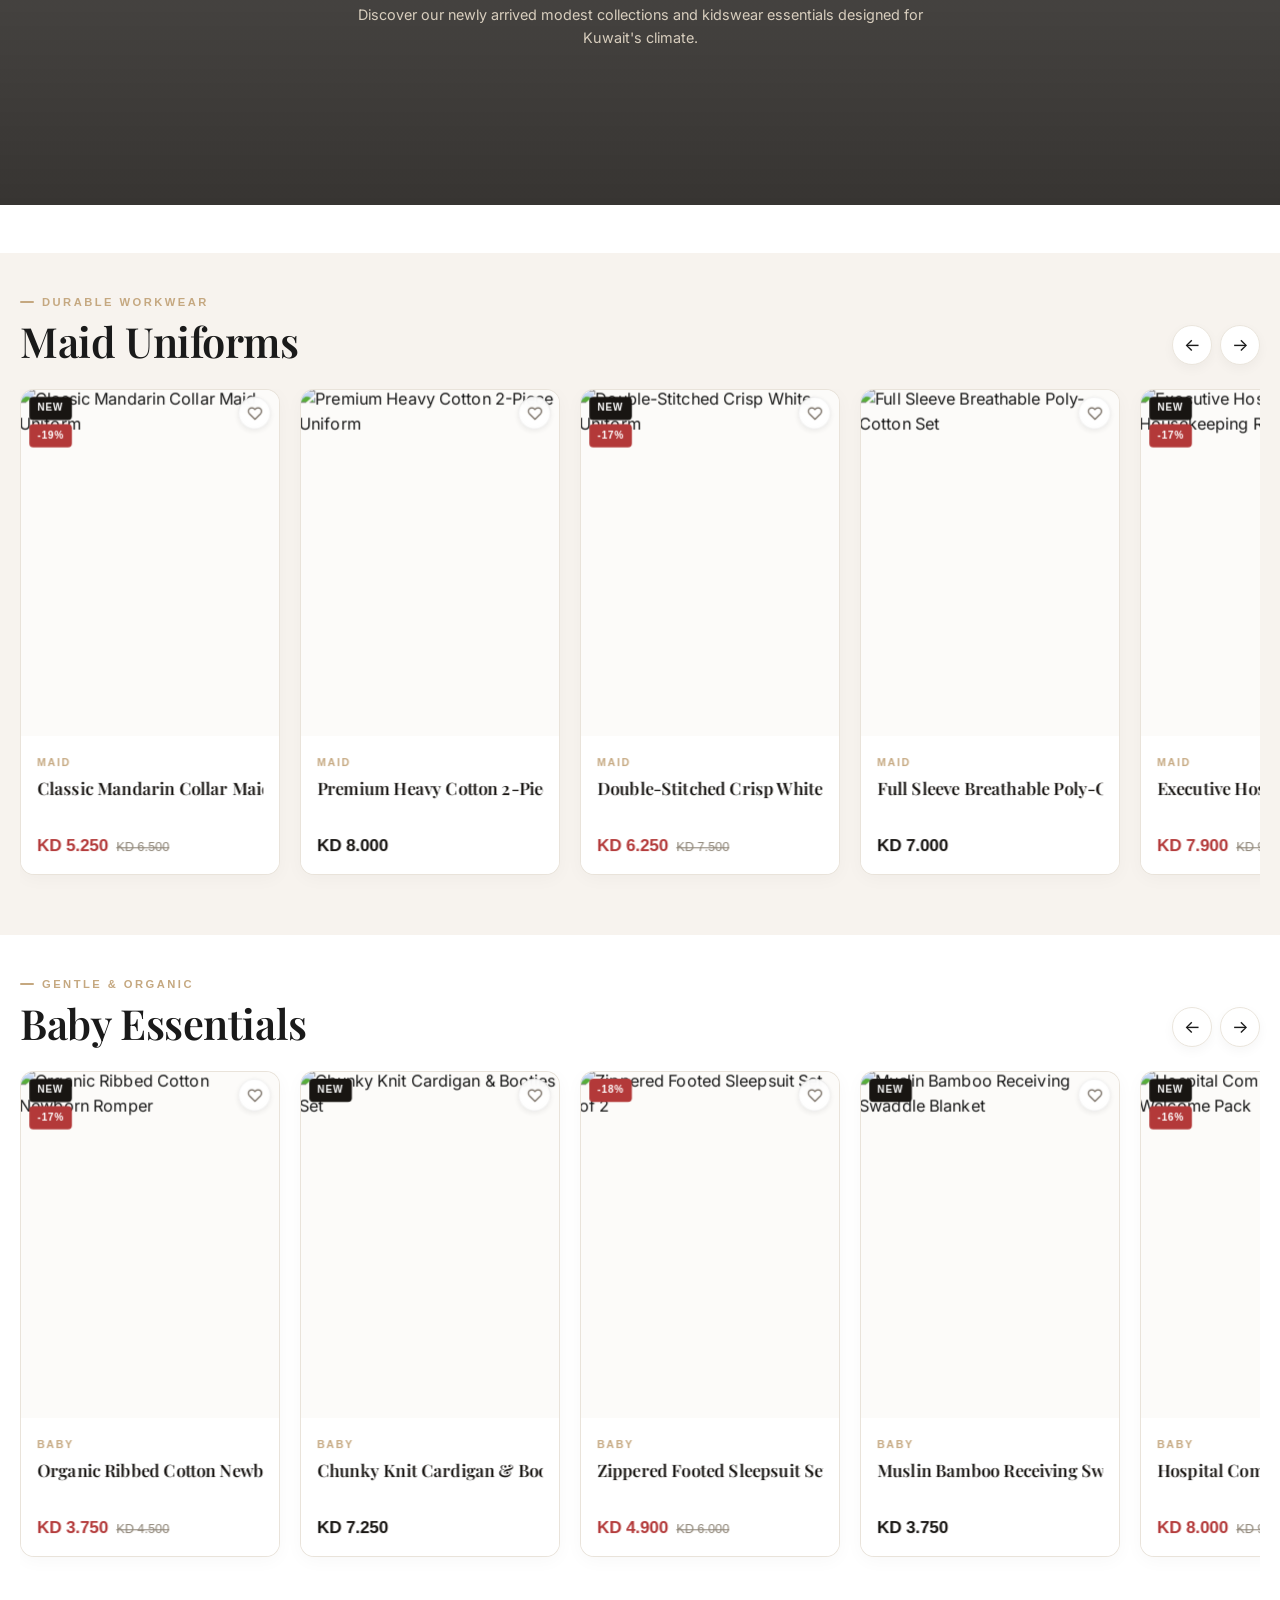
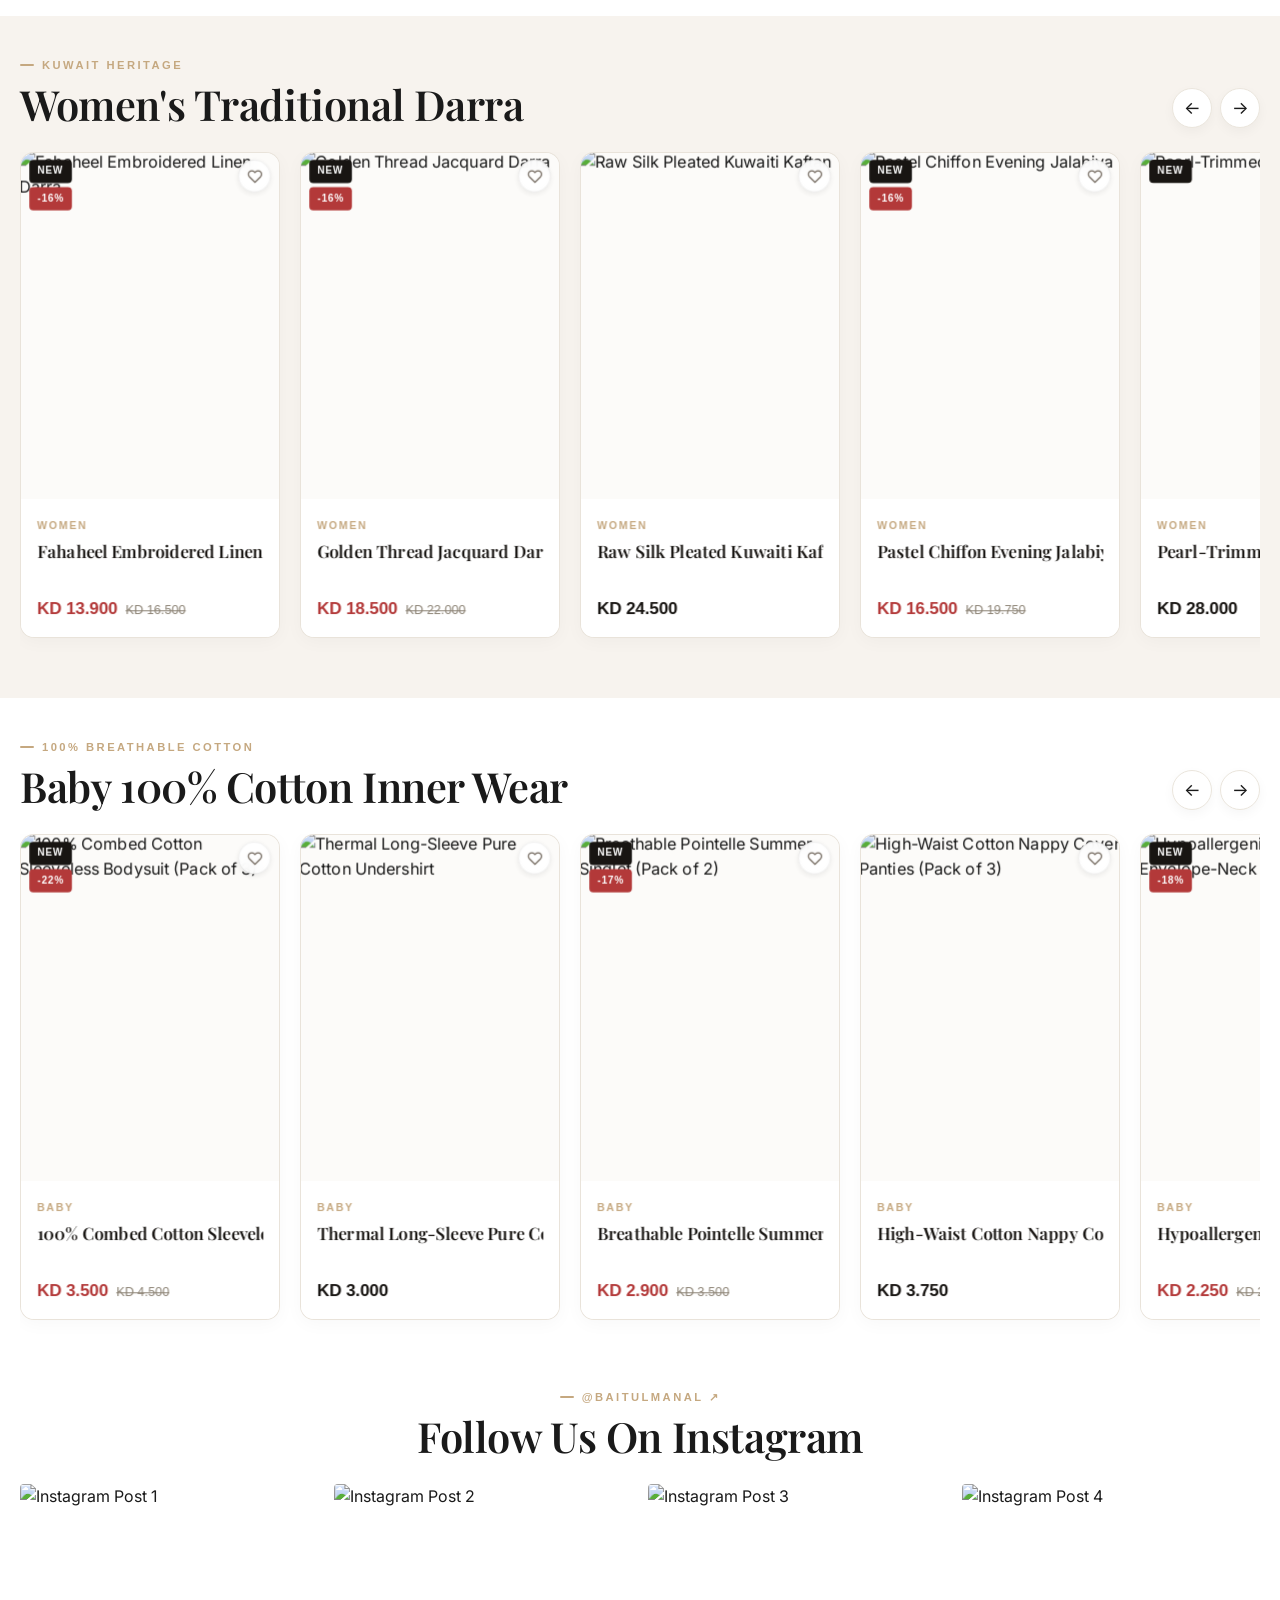
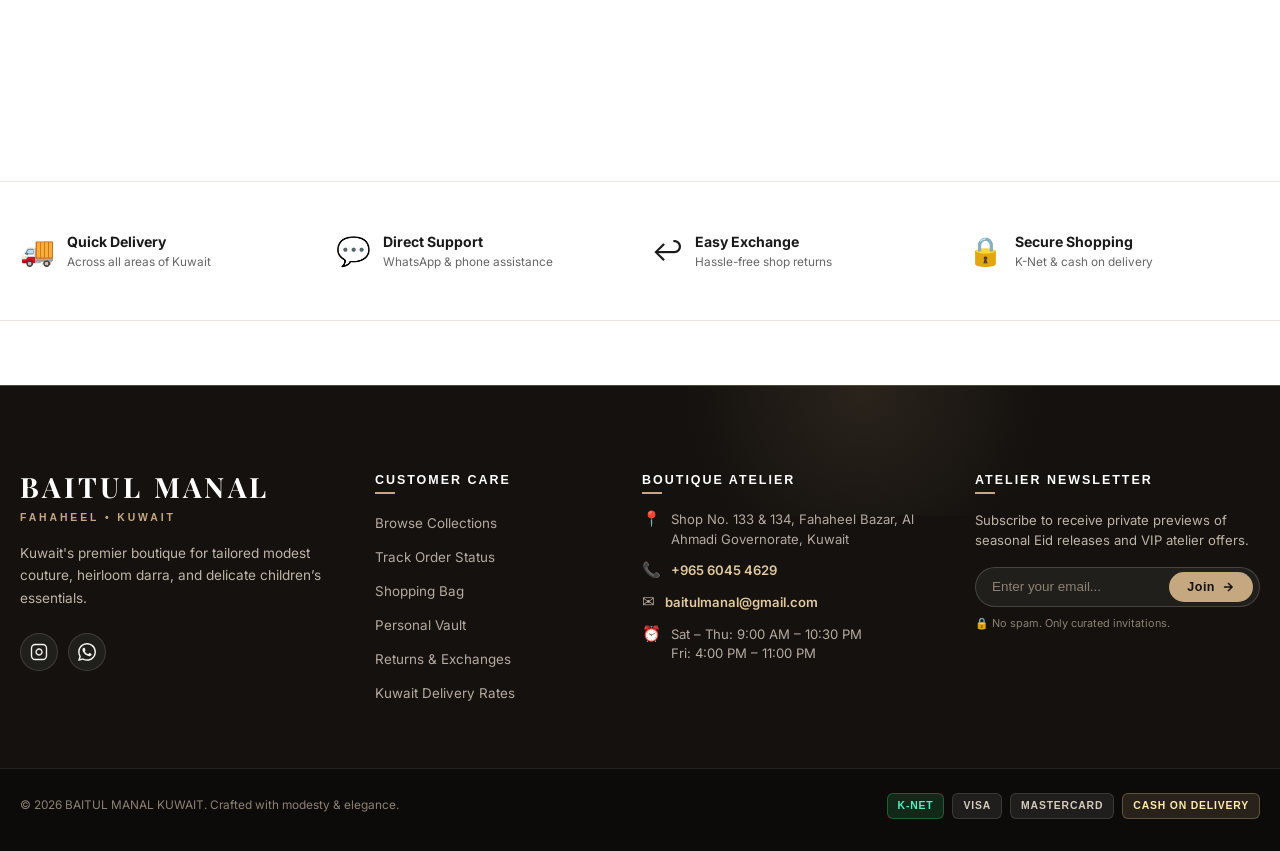
==== commit c4b7d5a5: "feat: add confirmation step to quick add modal before adding to cart" ====
--- a/index.html
+++ b/index.html
@@ -665,7 +665,7 @@
   </aside>
   <div class="cart-overlay" id="cartOverlay"></div>
 
-  <!-- Quick Add Modal -->
+<!-- Quick Add Modal -->
   <div class="modal-overlay" id="quickAddOverlay" aria-hidden="true">
     <div class="modal-card" id="quickAddModal" role="dialog" aria-modal="true">
       <button class="modal-close-btn" id="quickAddClose" aria-label="Close modal">&times;</button>
@@ -692,6 +692,8 @@
           <input type="number" id="qaQtyInput" value="1" min="1" readonly>
           <button type="button" class="qty-btn" id="qaIncBtn">+</button>
         </div>
+      </div>
+
       <!-- Quick Add Confirmation Action Deck -->
       <div class="quick-add__cta-deck" style="display: flex; flex-direction: column; gap: 8px; margin-top: 1.25rem;">
         <button type="button" class="btn-luxury btn-block" id="qaSubmitBtn">
@@ -702,6 +704,7 @@
           Cancel
         </button>
       </div>
+    </div>
   </div>
 
   <!-- Global Search Modal Overlay -->
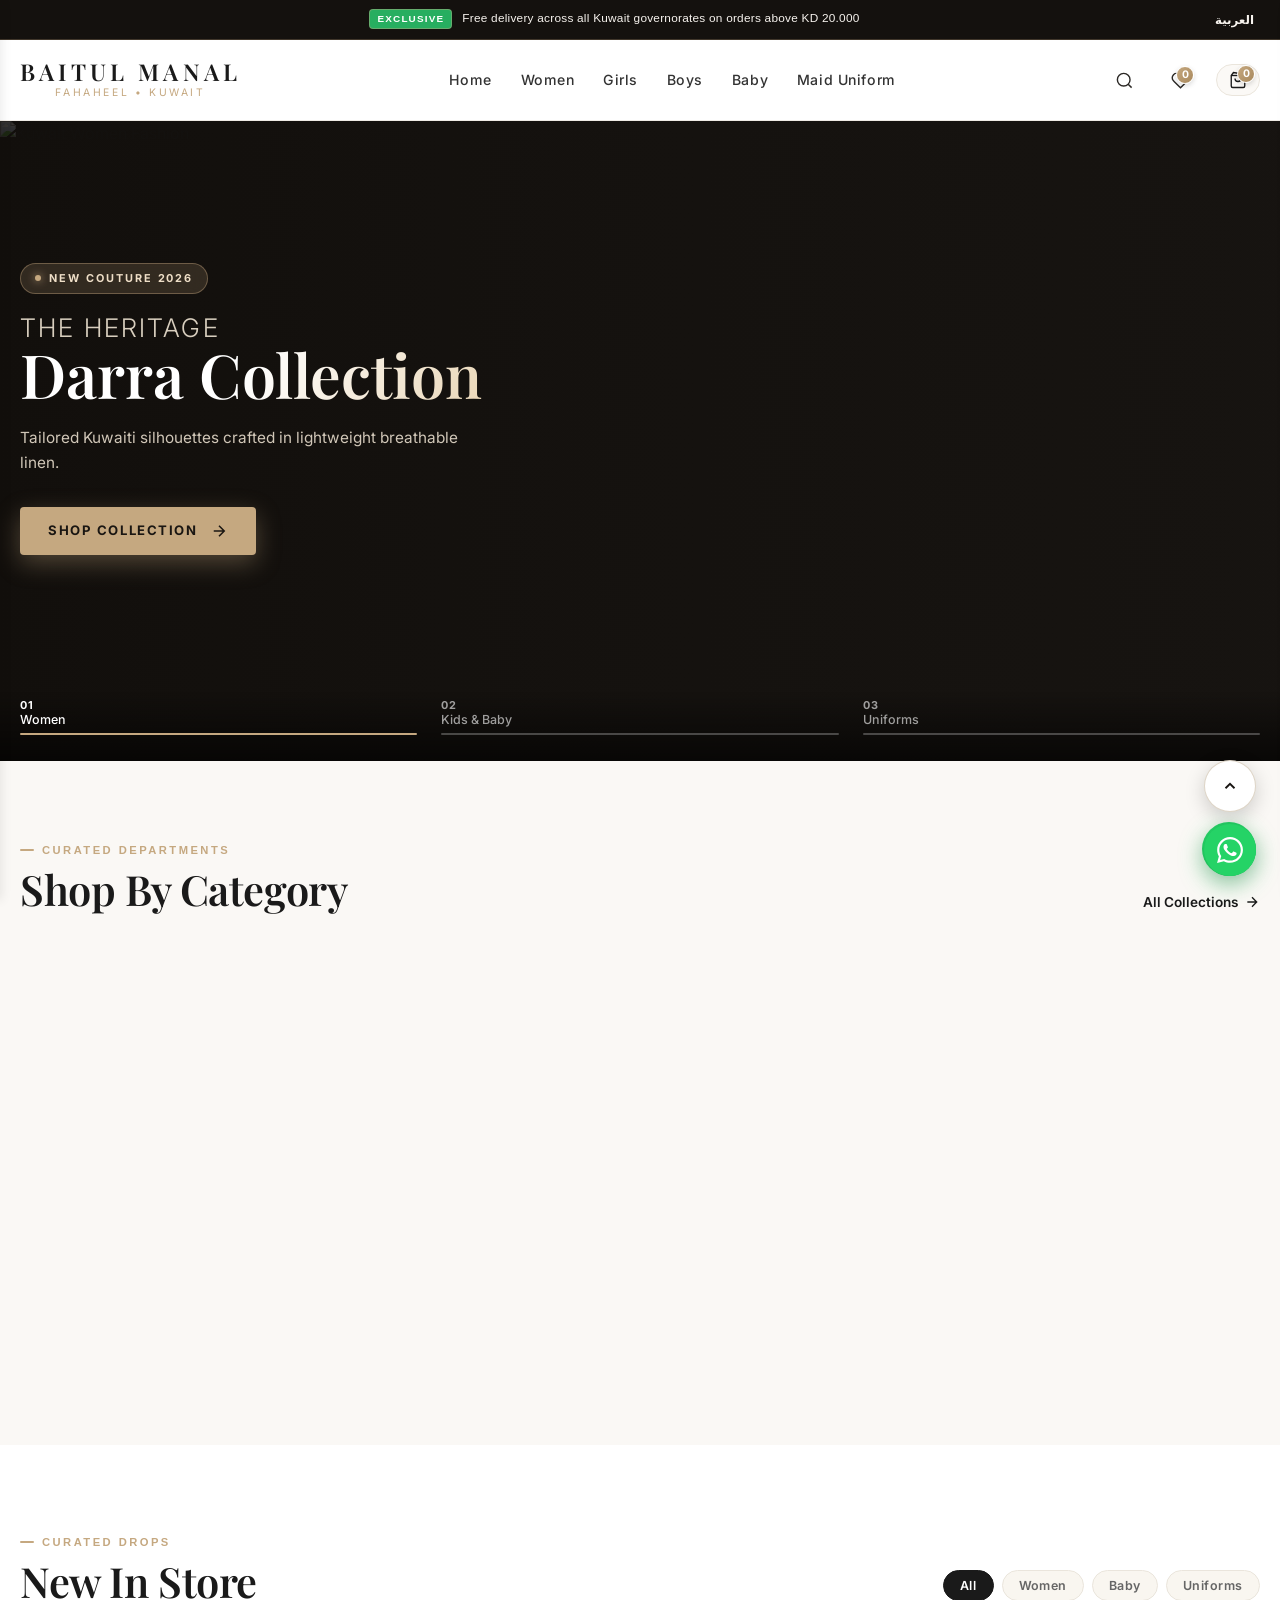
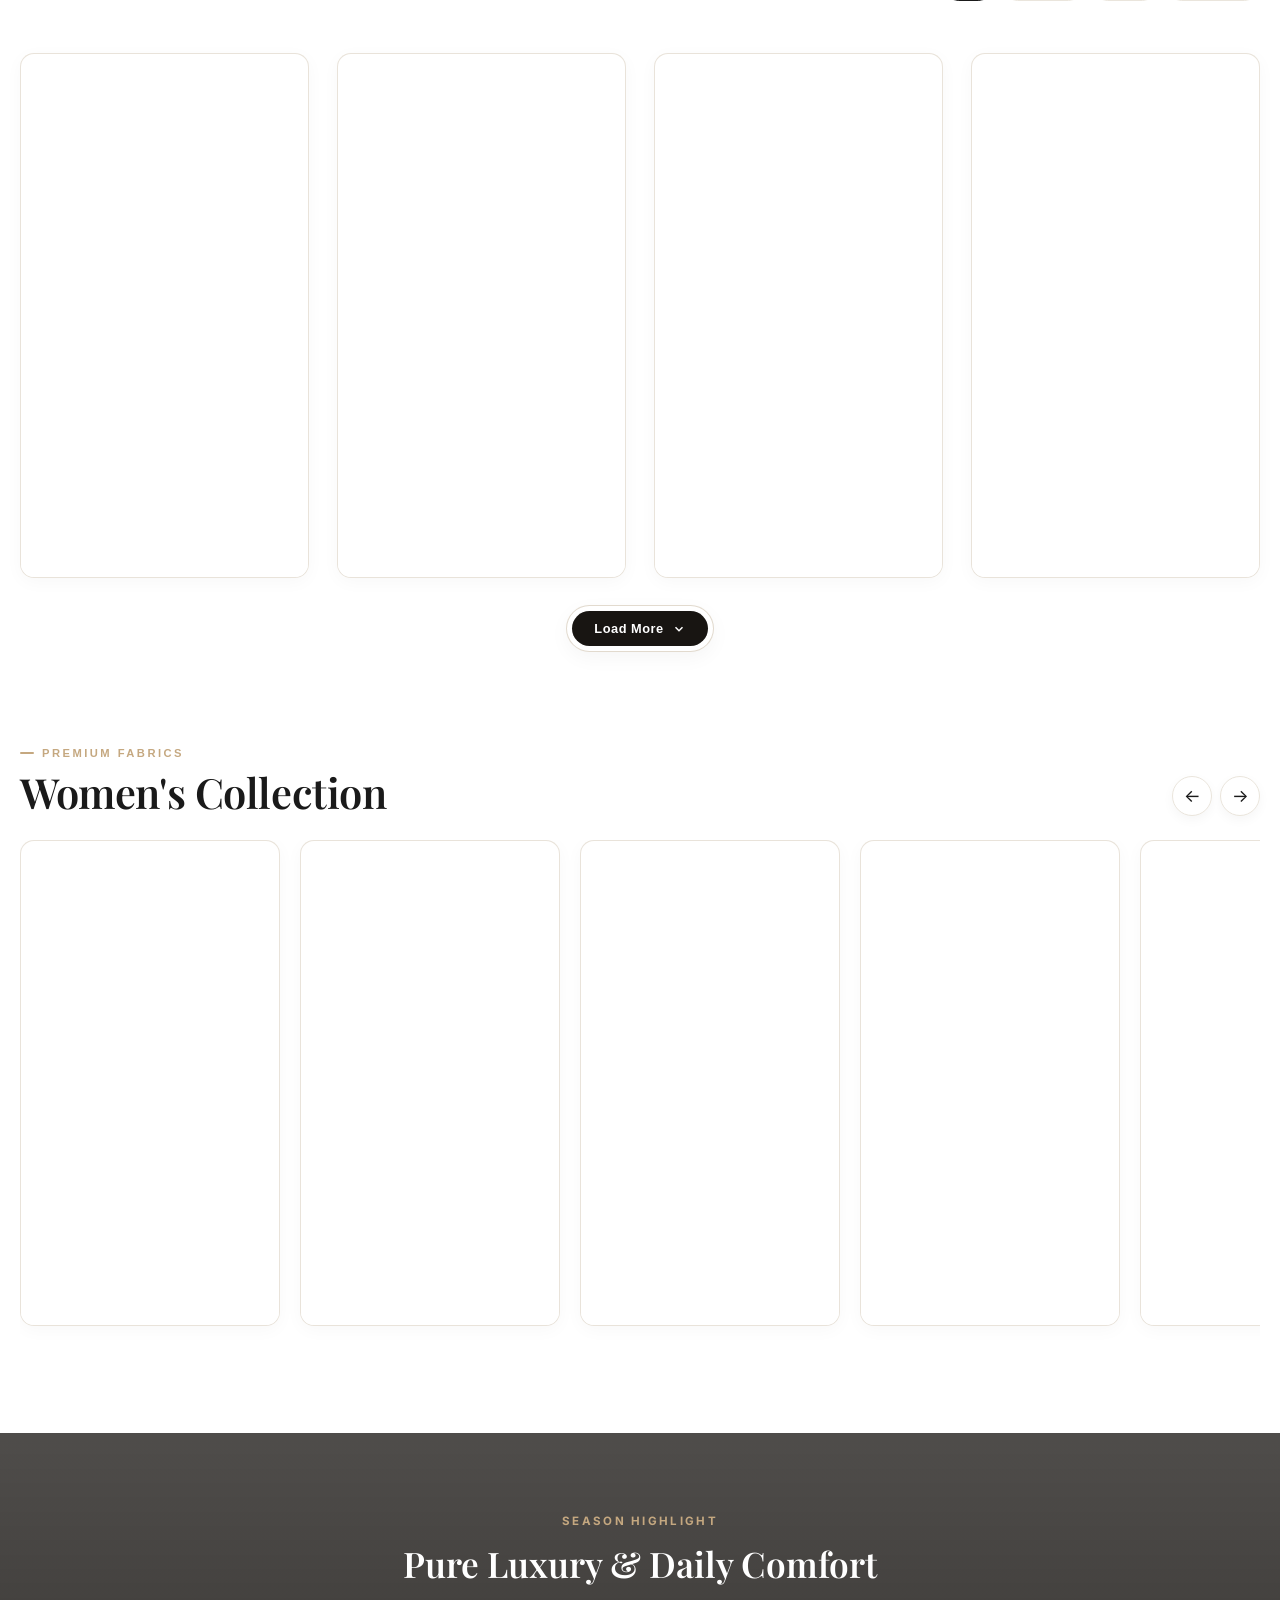
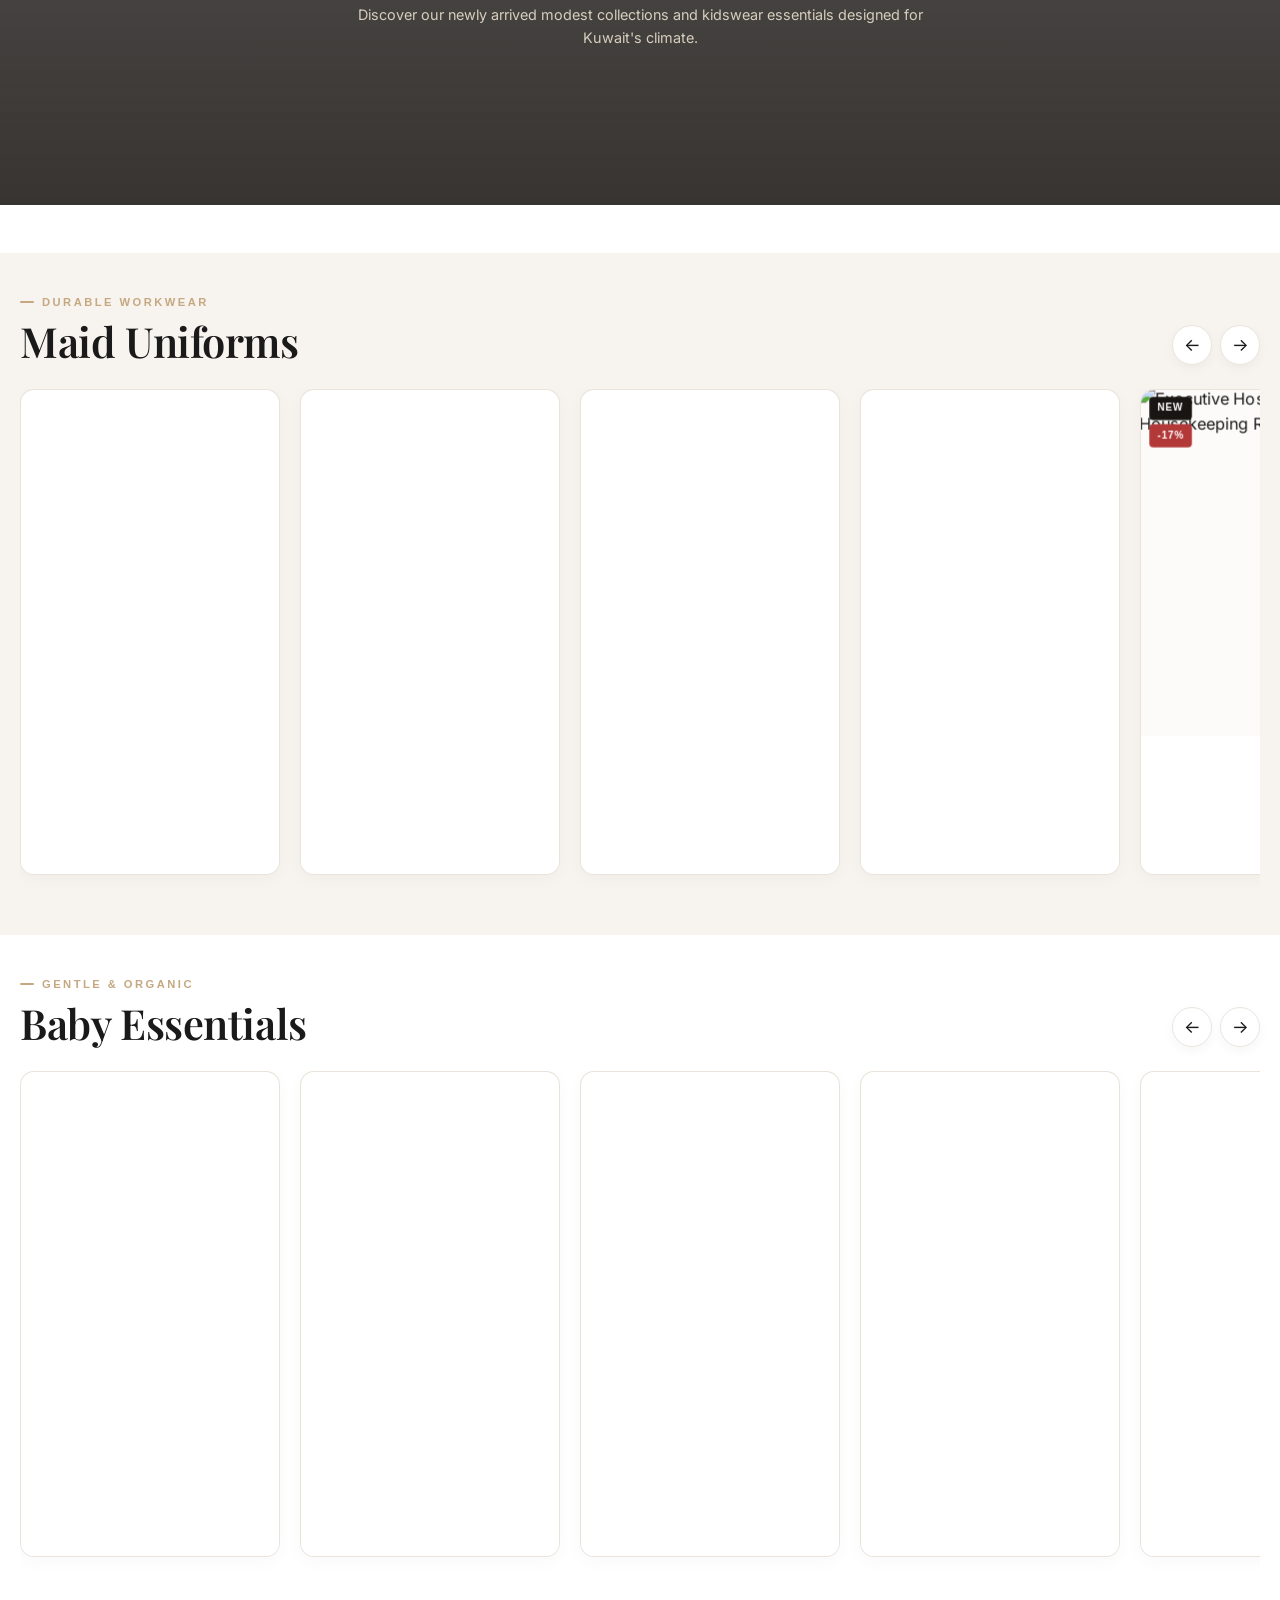
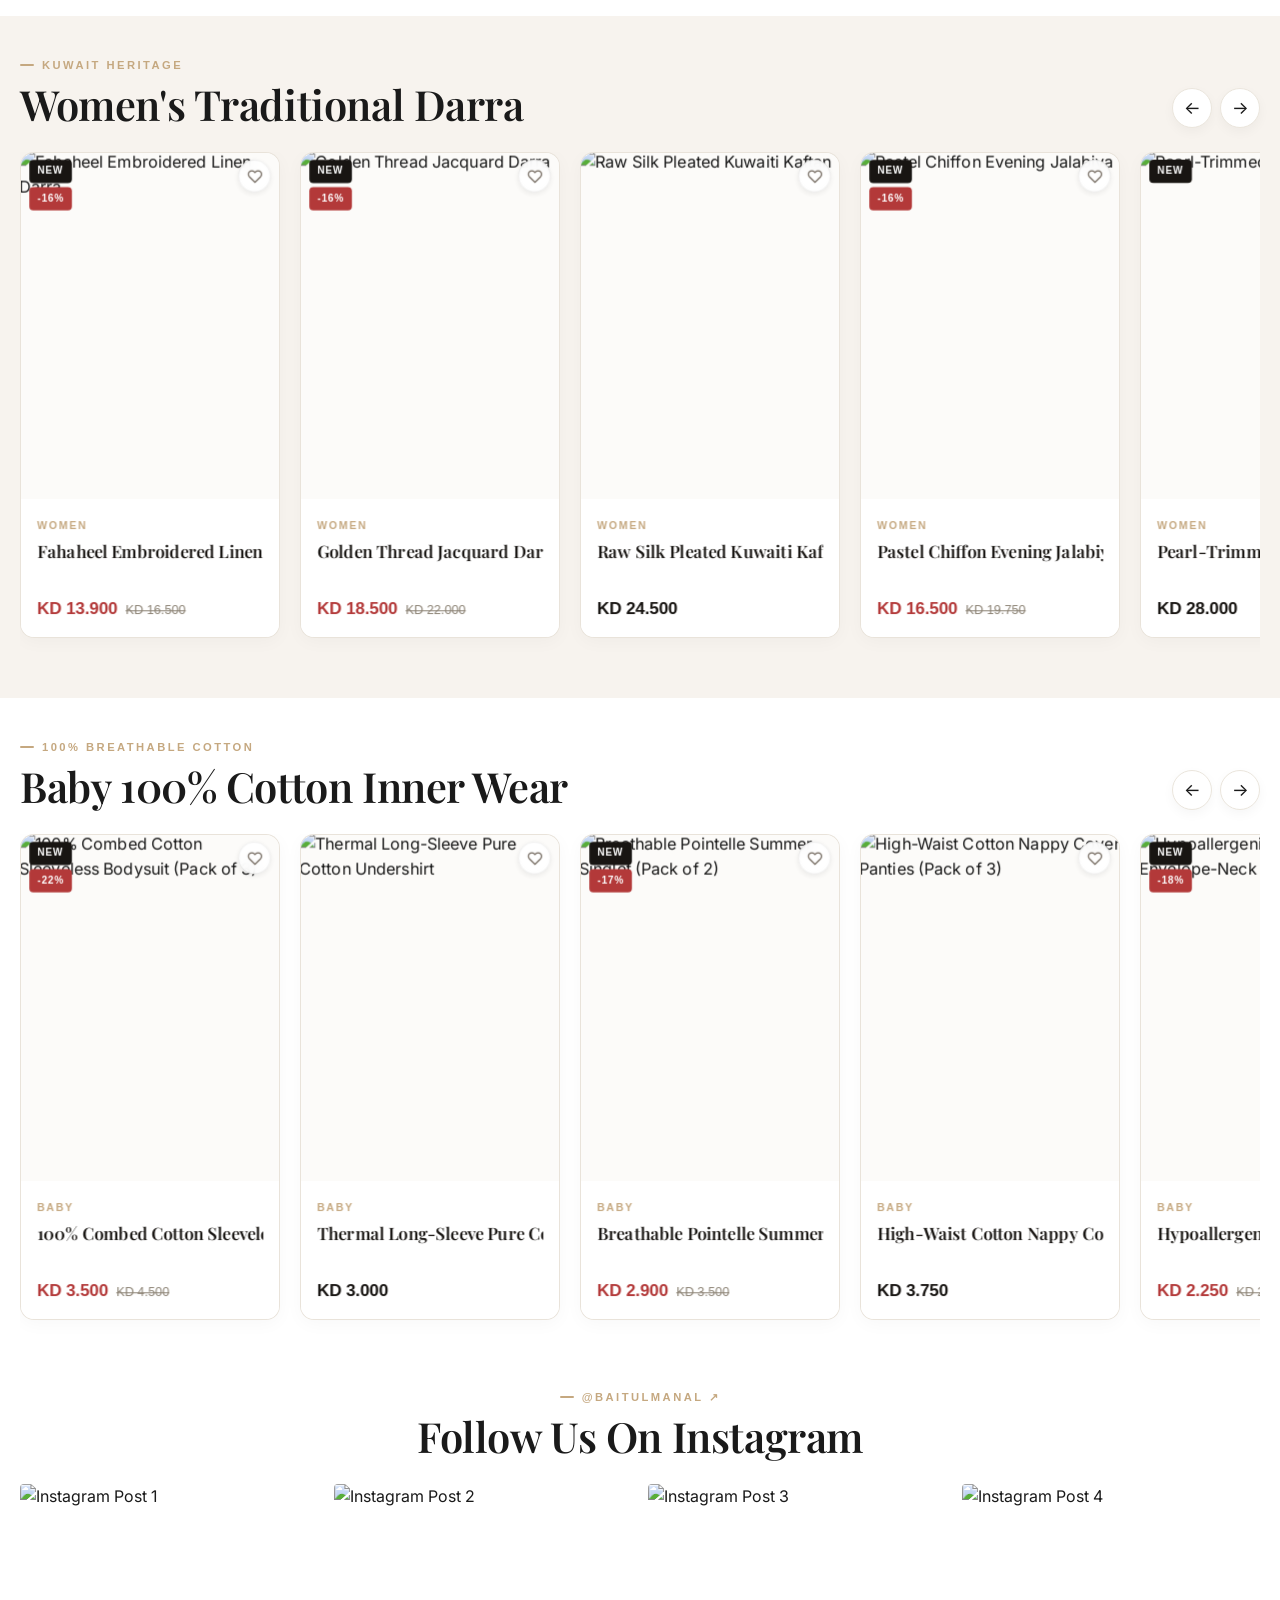
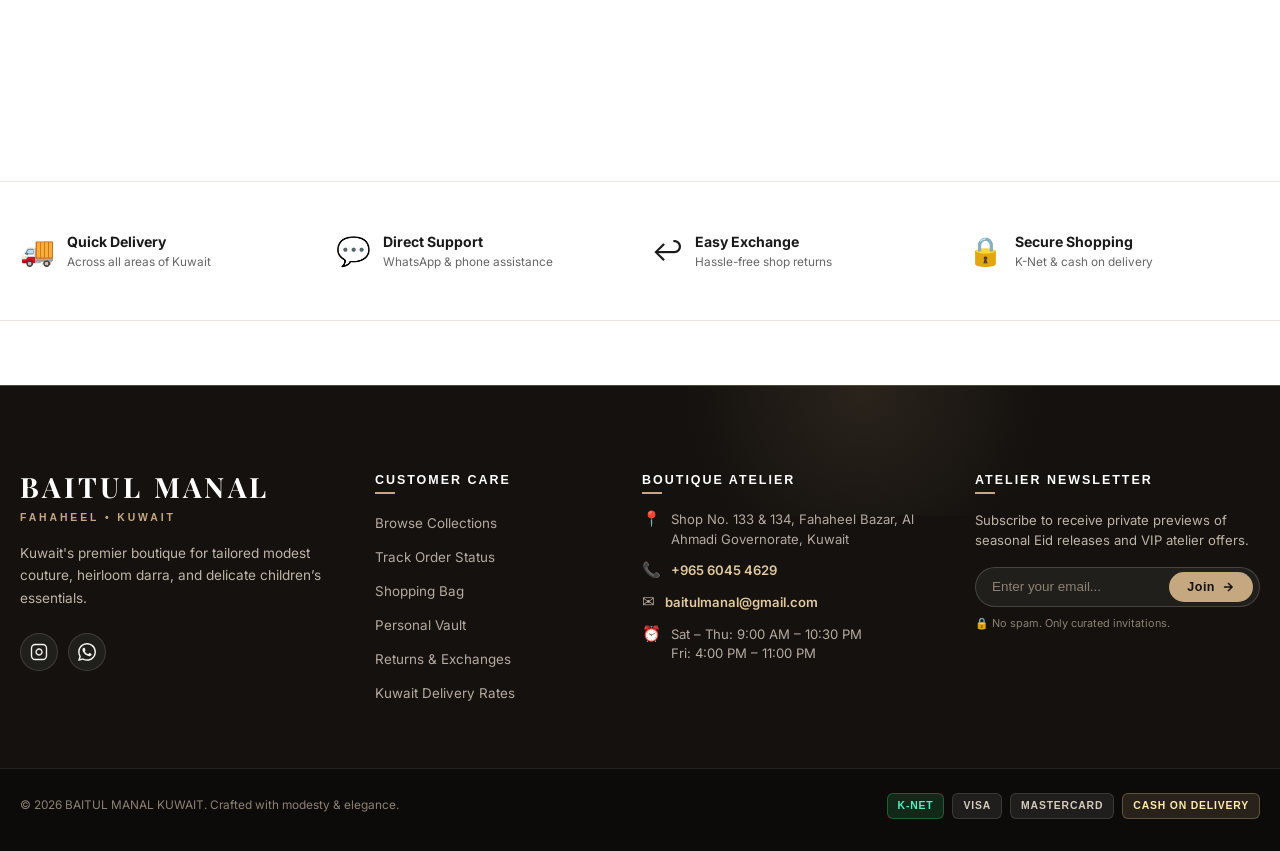
==== commit 662d8dd0: "style: render dark luxury confirm button above cancel in quick add modal" ====
--- a/index.html
+++ b/index.html
@@ -695,12 +695,13 @@
       </div>
 
       <!-- Quick Add Confirmation Action Deck -->
-      <div class="quick-add__cta-deck" style="display: flex; flex-direction: column; gap: 8px; margin-top: 1.25rem;">
-        <button type="button" class="btn-luxury btn-block" id="qaSubmitBtn">
+      <!-- Quick Add Confirmation Action Deck -->
+      <div class="quick-add__cta-deck" style="display: flex; flex-direction: column; gap: 10px; margin-top: 1.5rem; width: 100%;">
+        <button type="button" id="qaSubmitBtn" style="width: 100%; background: #181512; color: #ffffff; border: none; border-radius: 6px; padding: 14px 20px; font-family: inherit; font-size: 0.92rem; font-weight: 700; letter-spacing: 0.5px; text-transform: uppercase; cursor: pointer; display: flex; align-items: center; justify-content: center; gap: 8px; box-shadow: 0 4px 14px rgba(0,0,0,0.15); transition: background 0.2s ease;">
           <span>Confirm & Add to Bag</span>
-          <svg width="16" height="16" viewBox="0 0 24 24" fill="none" stroke="currentColor" stroke-width="2.2"><path d="M5 12h14M12 5l7 7-7 7"/></svg>
+          <svg width="16" height="16" viewBox="0 0 24 24" fill="none" stroke="currentColor" stroke-width="2.5"><path d="M5 12h14M12 5l7 7-7 7"/></svg>
         </button>
-        <button type="button" class="btn-outline-subtle btn-block" id="qaCancelBtn" style="background: none; border: 1px solid #d6cbba; color: #70685f; padding: 10px; border-radius: 6px; font-size: 0.82rem; cursor: pointer;">
+        <button type="button" id="qaCancelBtn" style="width: 100%; background: transparent; border: 1px solid #d6cbba; color: #70685f; padding: 11px 20px; border-radius: 6px; font-family: inherit; font-size: 0.85rem; font-weight: 600; cursor: pointer; transition: all 0.2s ease;">
           Cancel
         </button>
       </div>
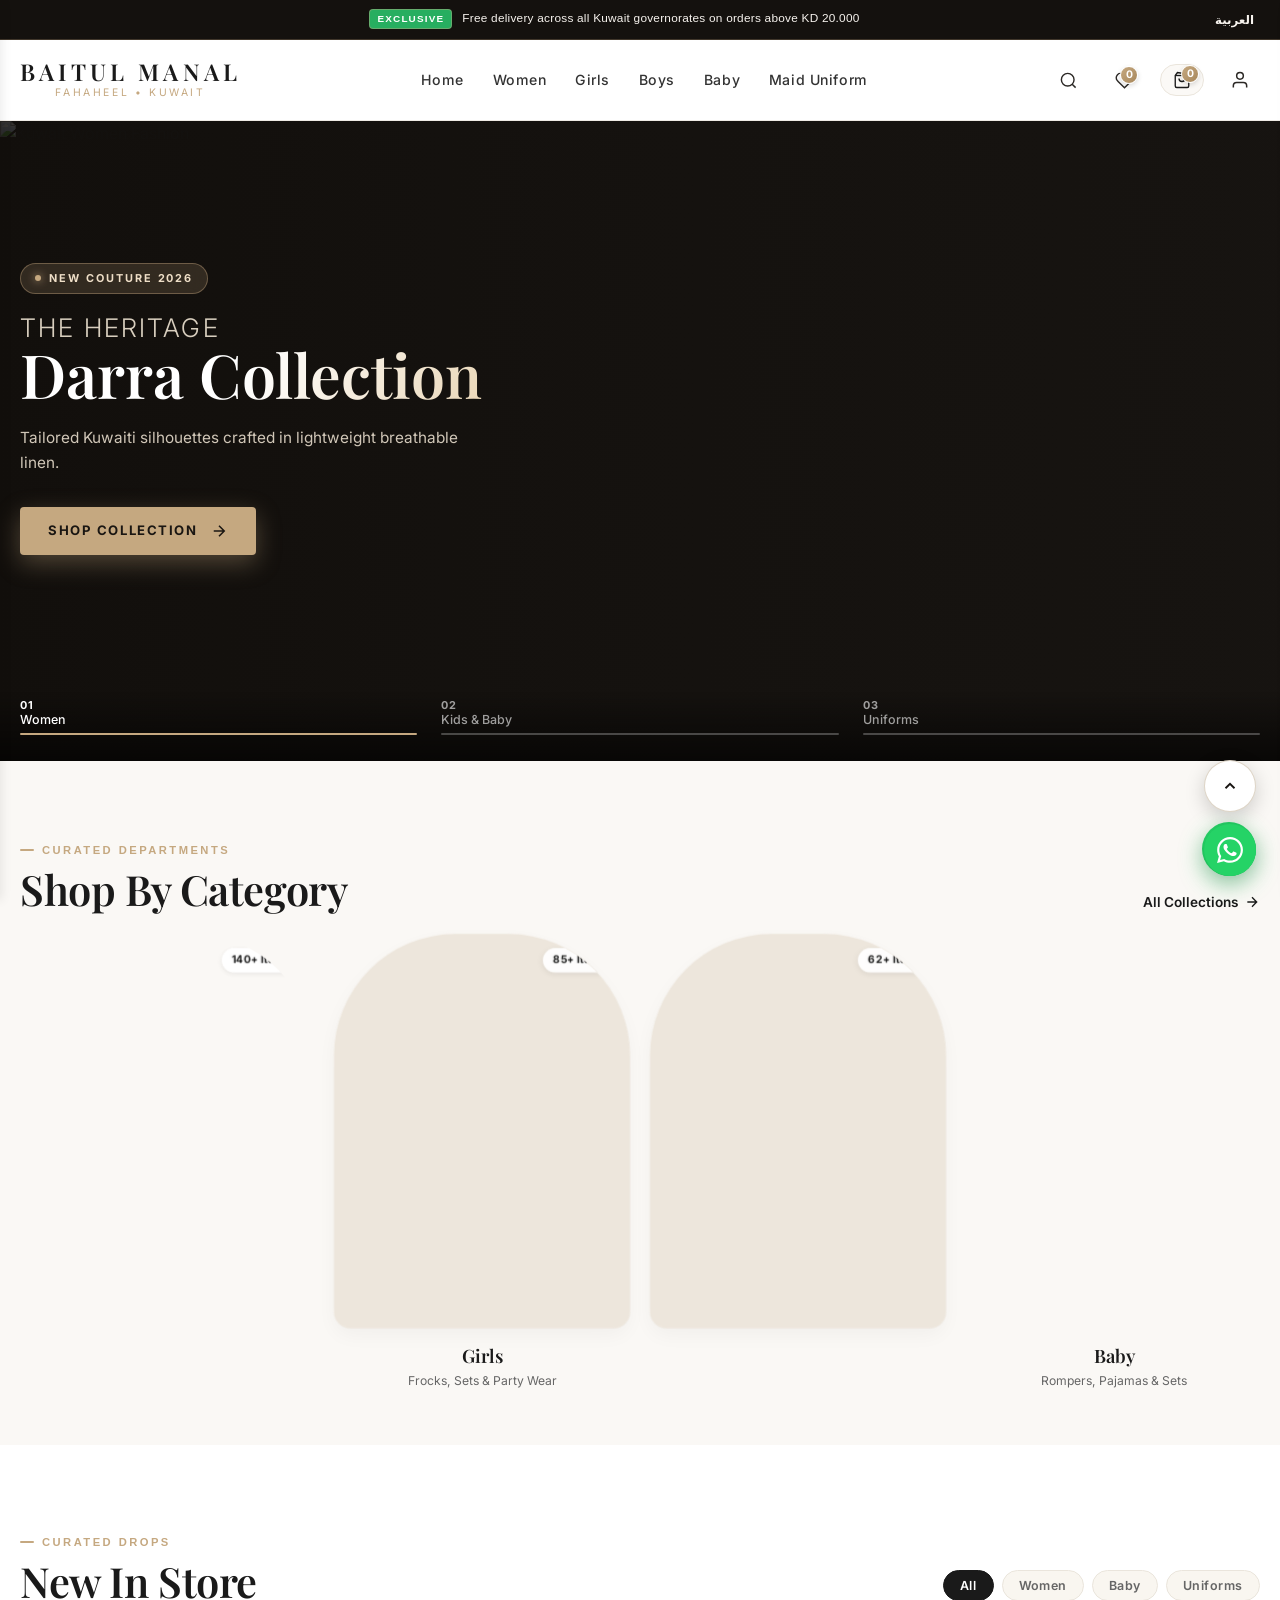
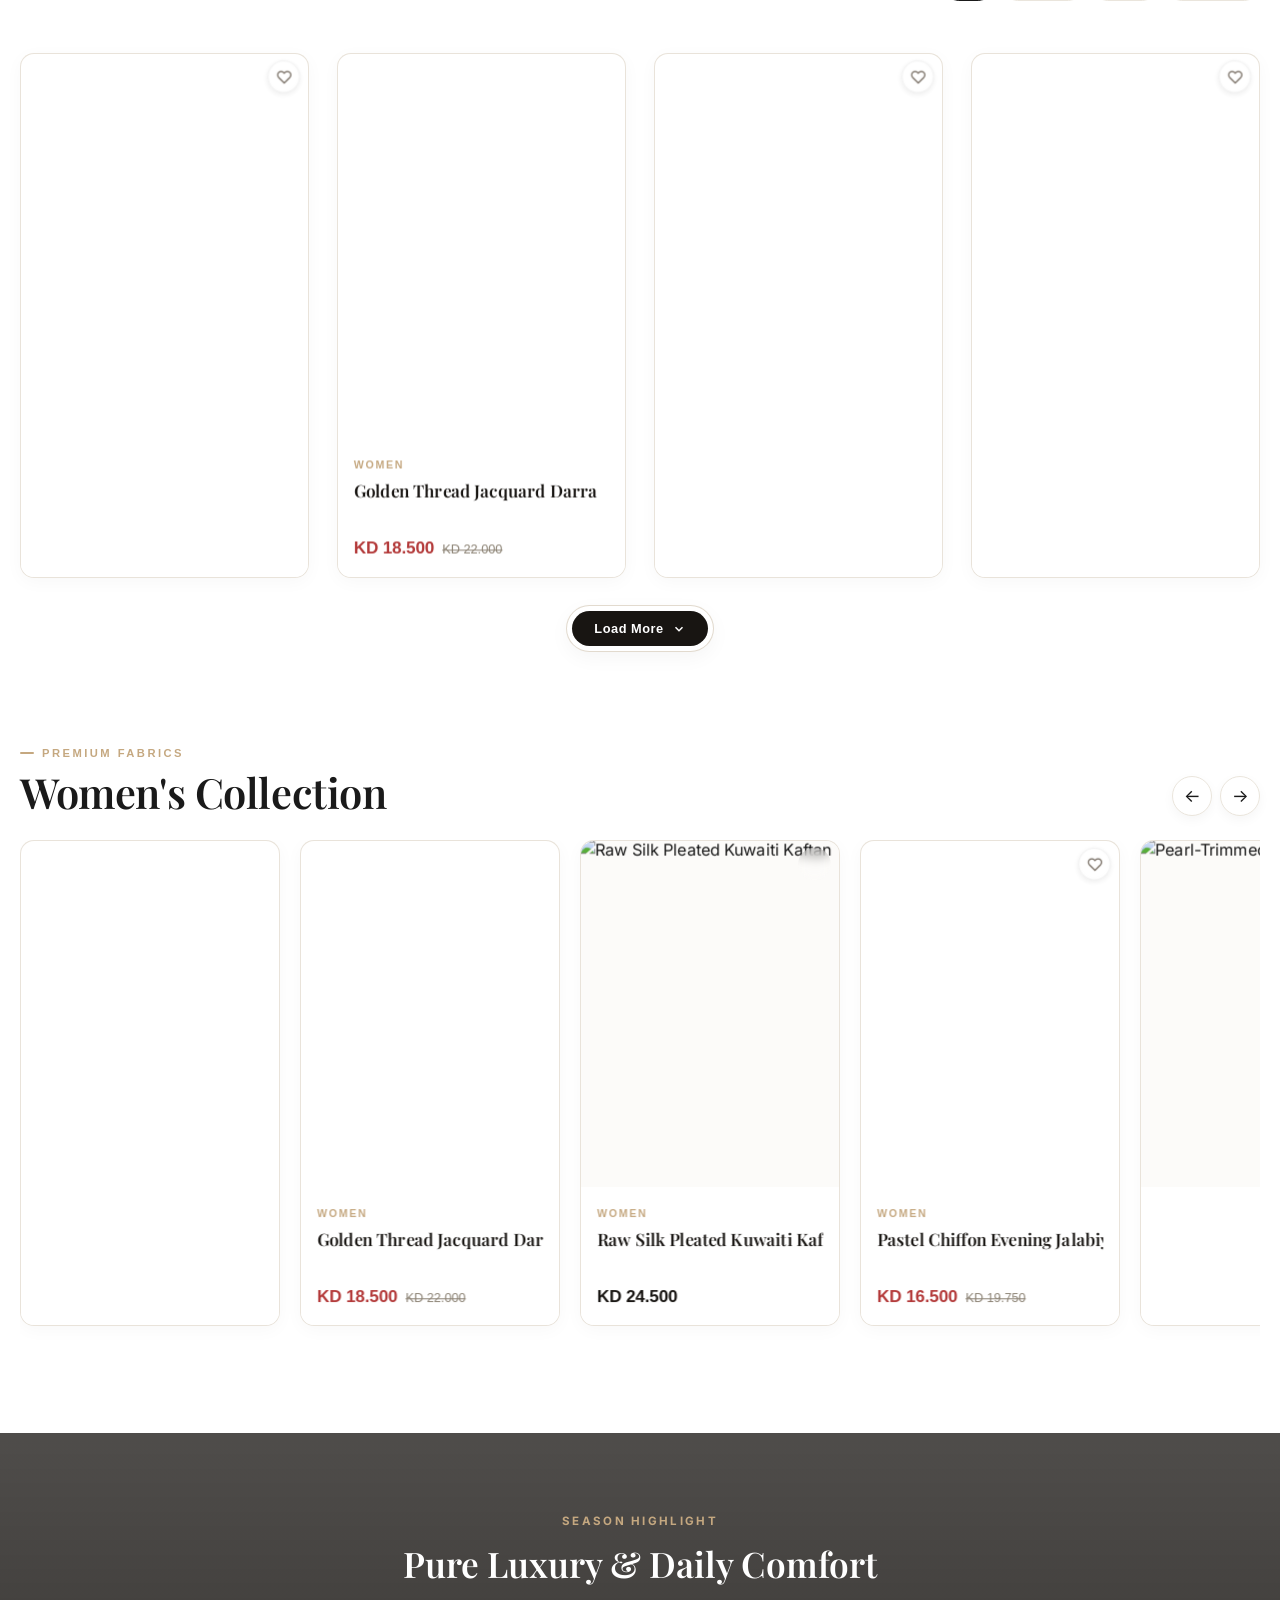
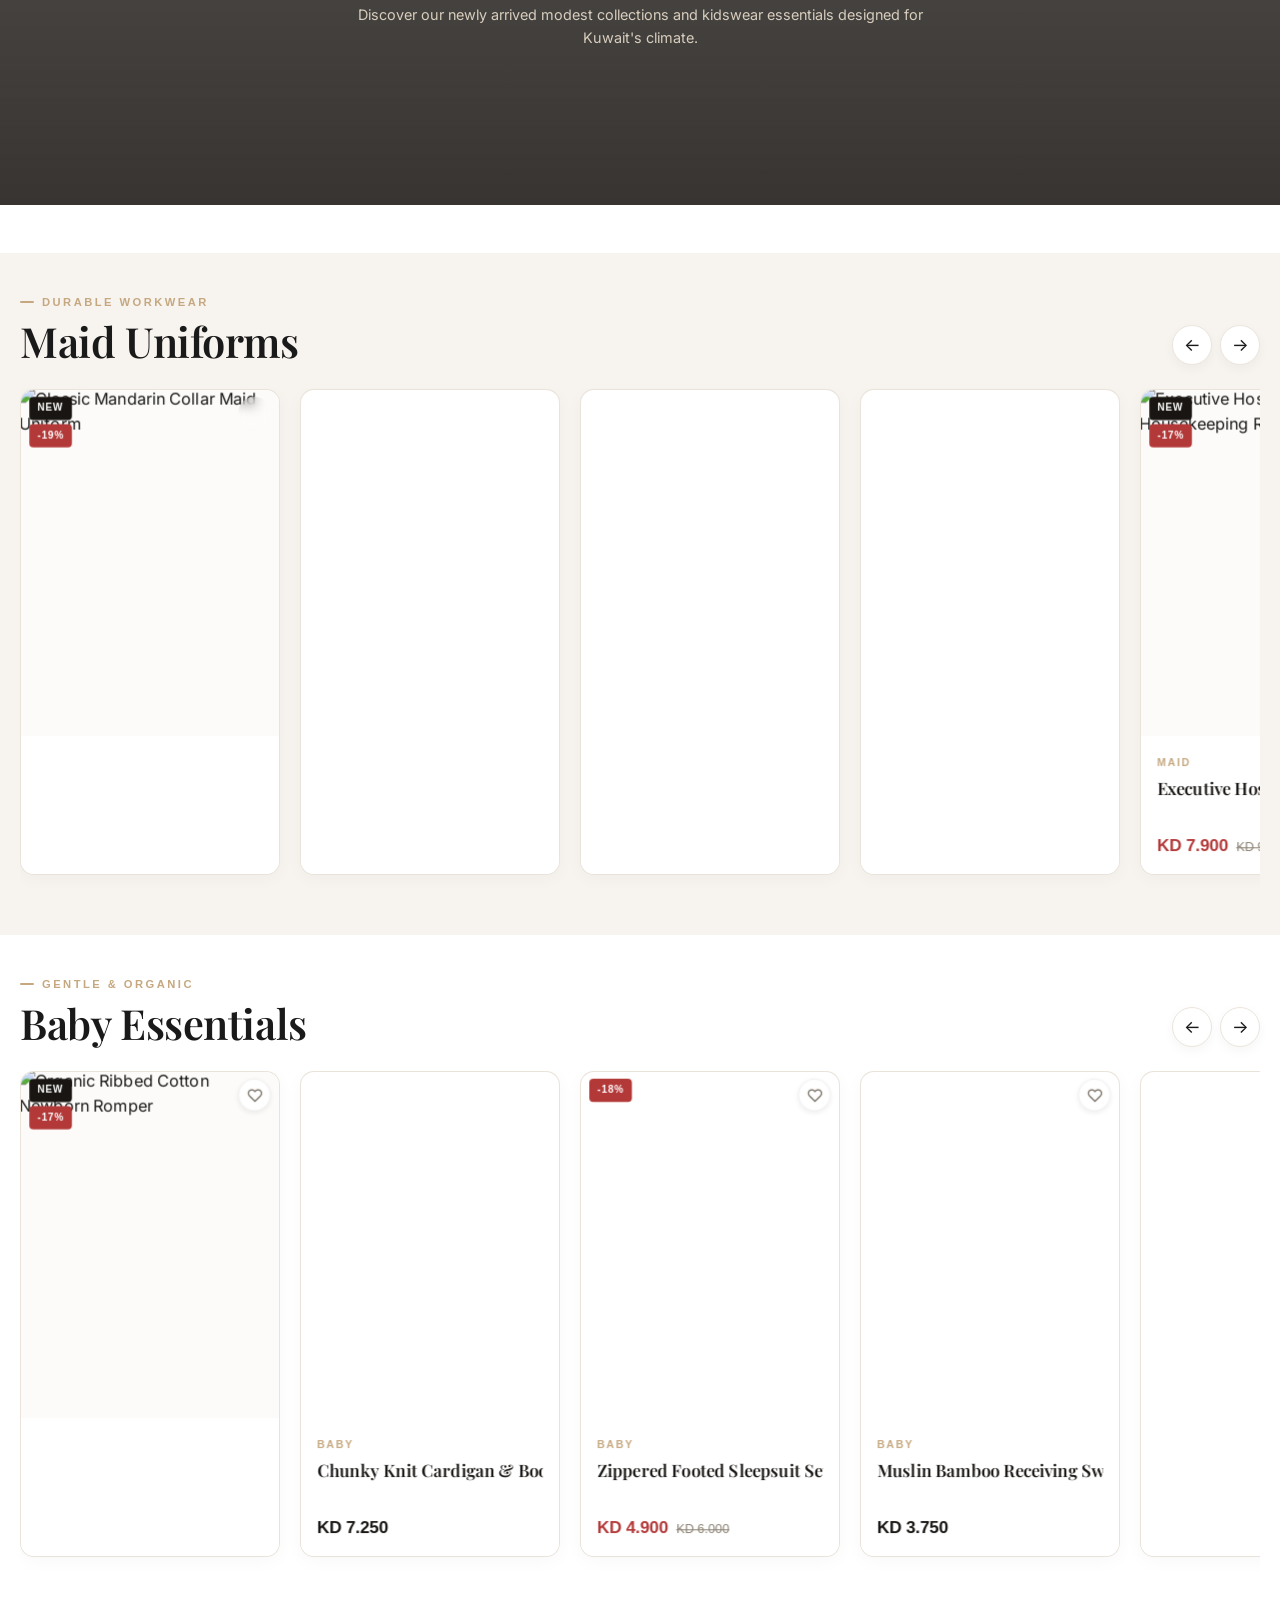
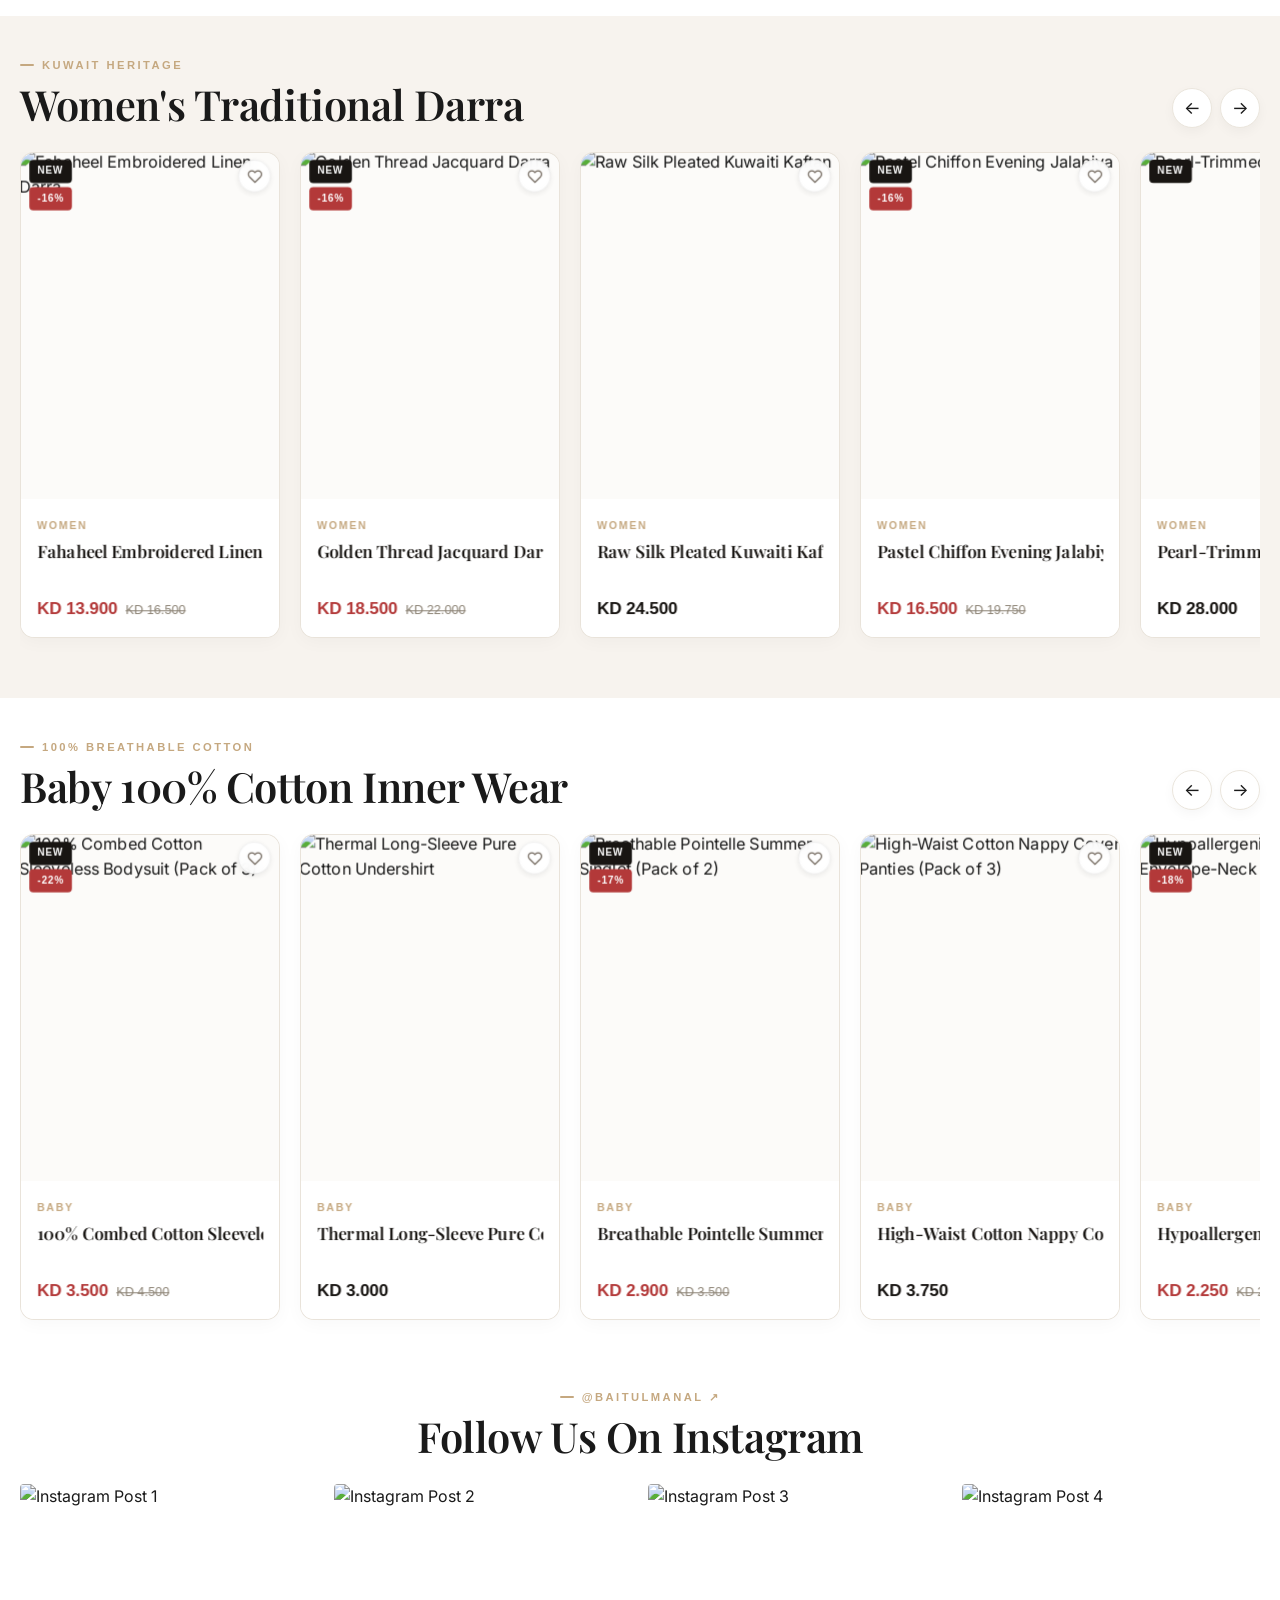
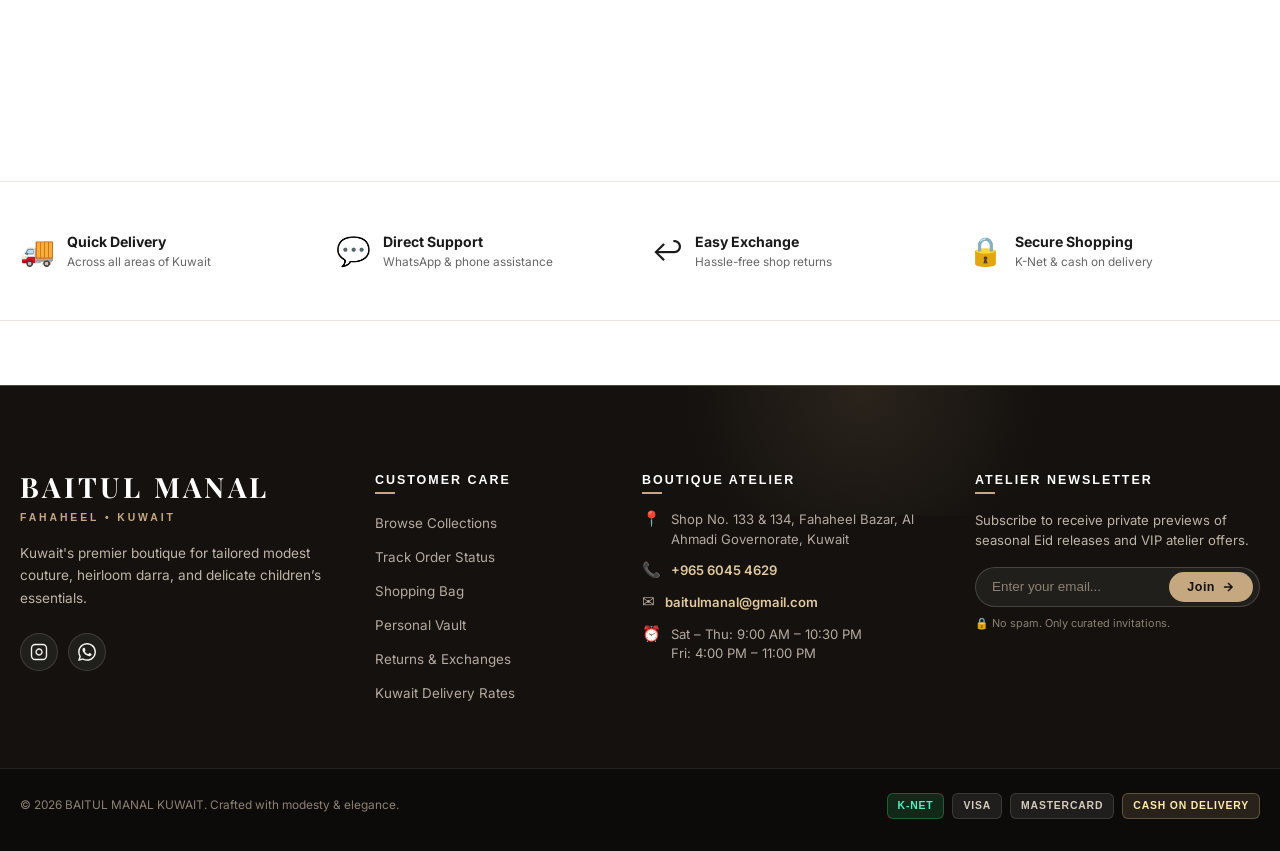
==== commit a6e979fe: "feat: complete customer sanctuary profile with phone auth, self-cancellation and order history" ====
--- a/index.html
+++ b/index.html
@@ -91,6 +91,13 @@
             <span class="badge" id="cartCount">0</span>
           </div>
         </a>
+        <!-- Account Profile Link (Desktop Header) -->
+<a href="my-profile.html" class="action-btn" aria-label="Customer Profile Sanctuary">
+  <svg width="20" height="20" viewBox="0 0 24 24" fill="none" stroke="currentColor" stroke-width="1.8">
+    <path d="M20 21v-2a4 4 0 0 0-4-4H8a4 4 0 0 0-4 4v2"></path>
+    <circle cx="12" cy="7" r="4"></circle>
+  </svg>
+</a>
       </div>
     </div>
   </header>
@@ -785,15 +792,14 @@
     </button>
 
     <!-- 4. My Account -->
-    <a href="my-profile.html" class="dock-item" aria-label="My Account">
-      <div class="dock-icon-wrap">
-        <svg width="20" height="20" viewBox="0 0 24 24" fill="none" stroke="currentColor" stroke-width="1.9">
-          <path d="M20 21v-2a4 4 0 0 0-4-4H8a4 4 0 0 0-4 4v2"></path>
-          <circle cx="12" cy="7" r="4"></circle>
-        </svg>
-      </div>
-      <span class="dock-label">Account</span>
-    </a>
+    <!-- To this: -->
+<a href="my-profile.html" class="mobile-dock__item">
+  <svg width="20" height="20" viewBox="0 0 24 24" fill="none" stroke="currentColor" stroke-width="1.8">
+    <path d="M20 21v-2a4 4 0 0 0-4-4H8a4 4 0 0 0-4 4v2"></path>
+    <circle cx="12" cy="7" r="4"></circle>
+  </svg>
+  <span>Account</span>
+</a>
   </nav>
 <script src="assets/js/badge-sync.js"></script>
   <!-- other scripts here -->
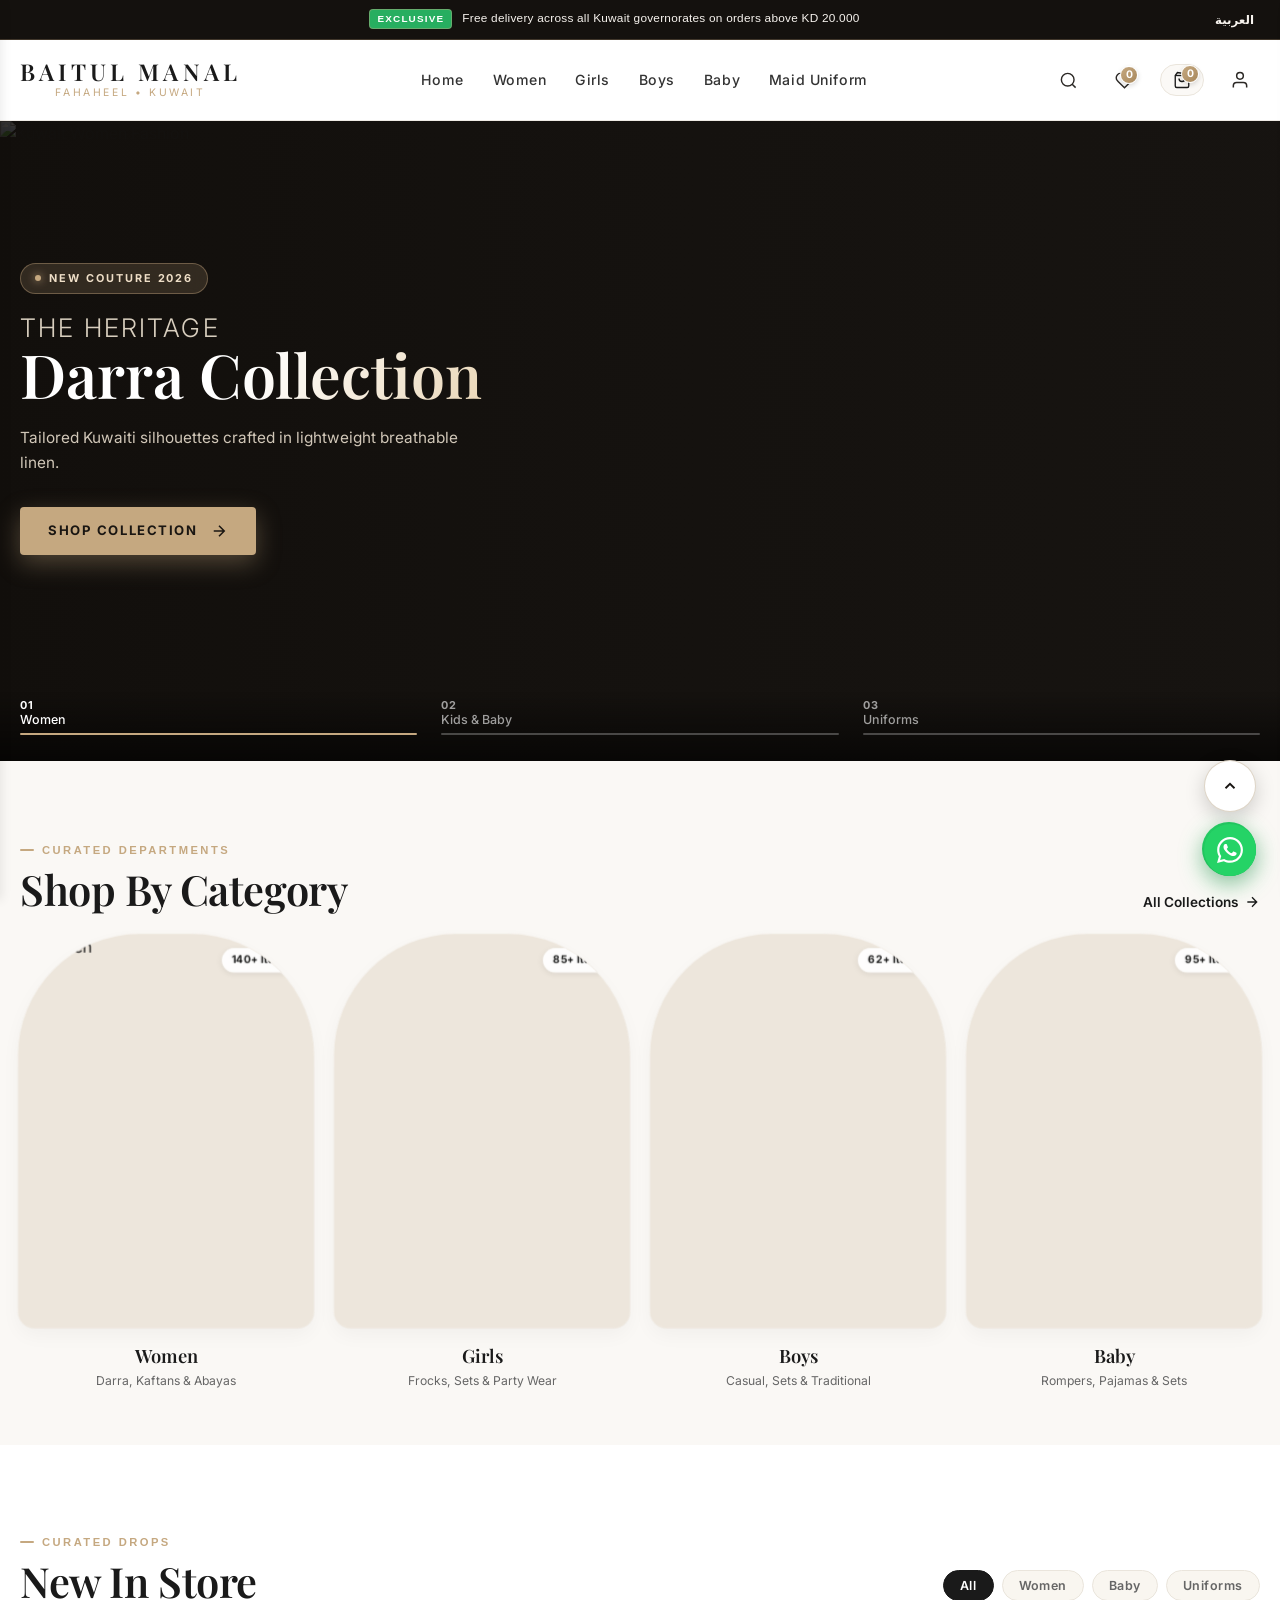
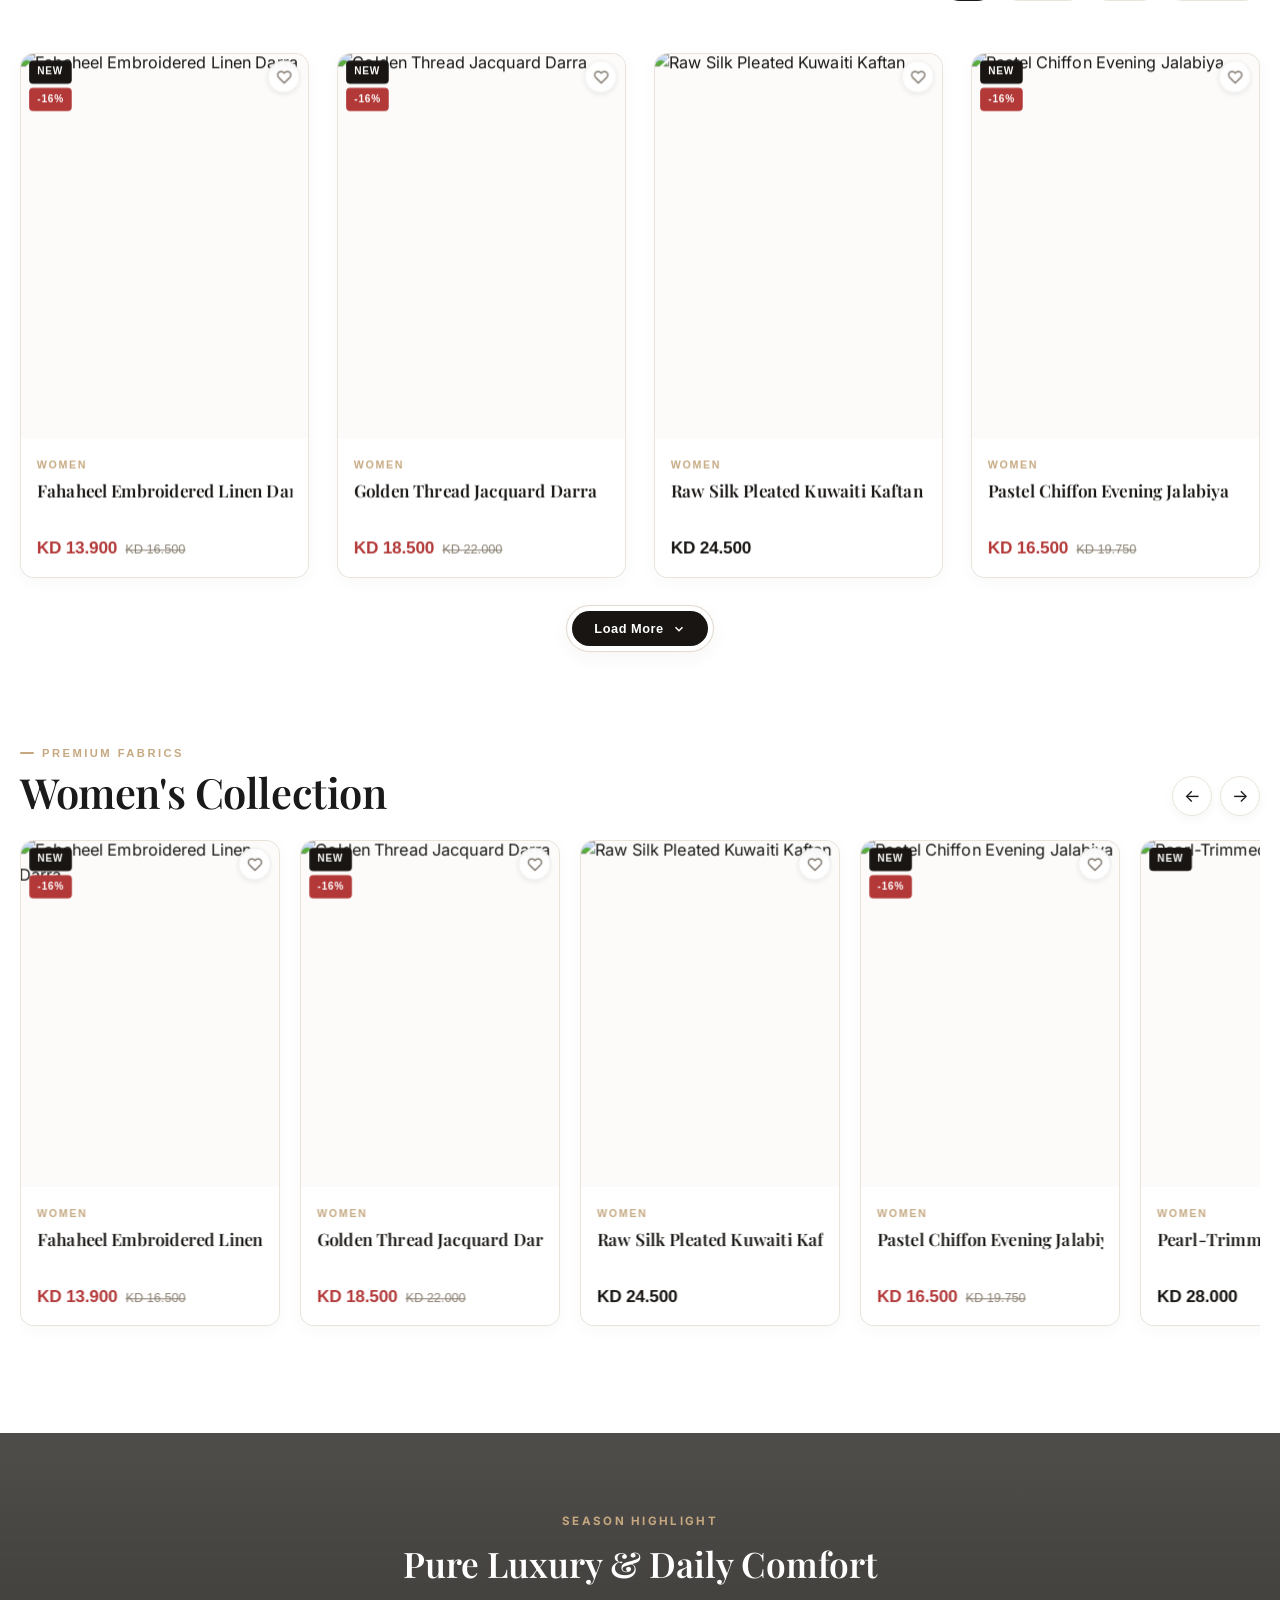
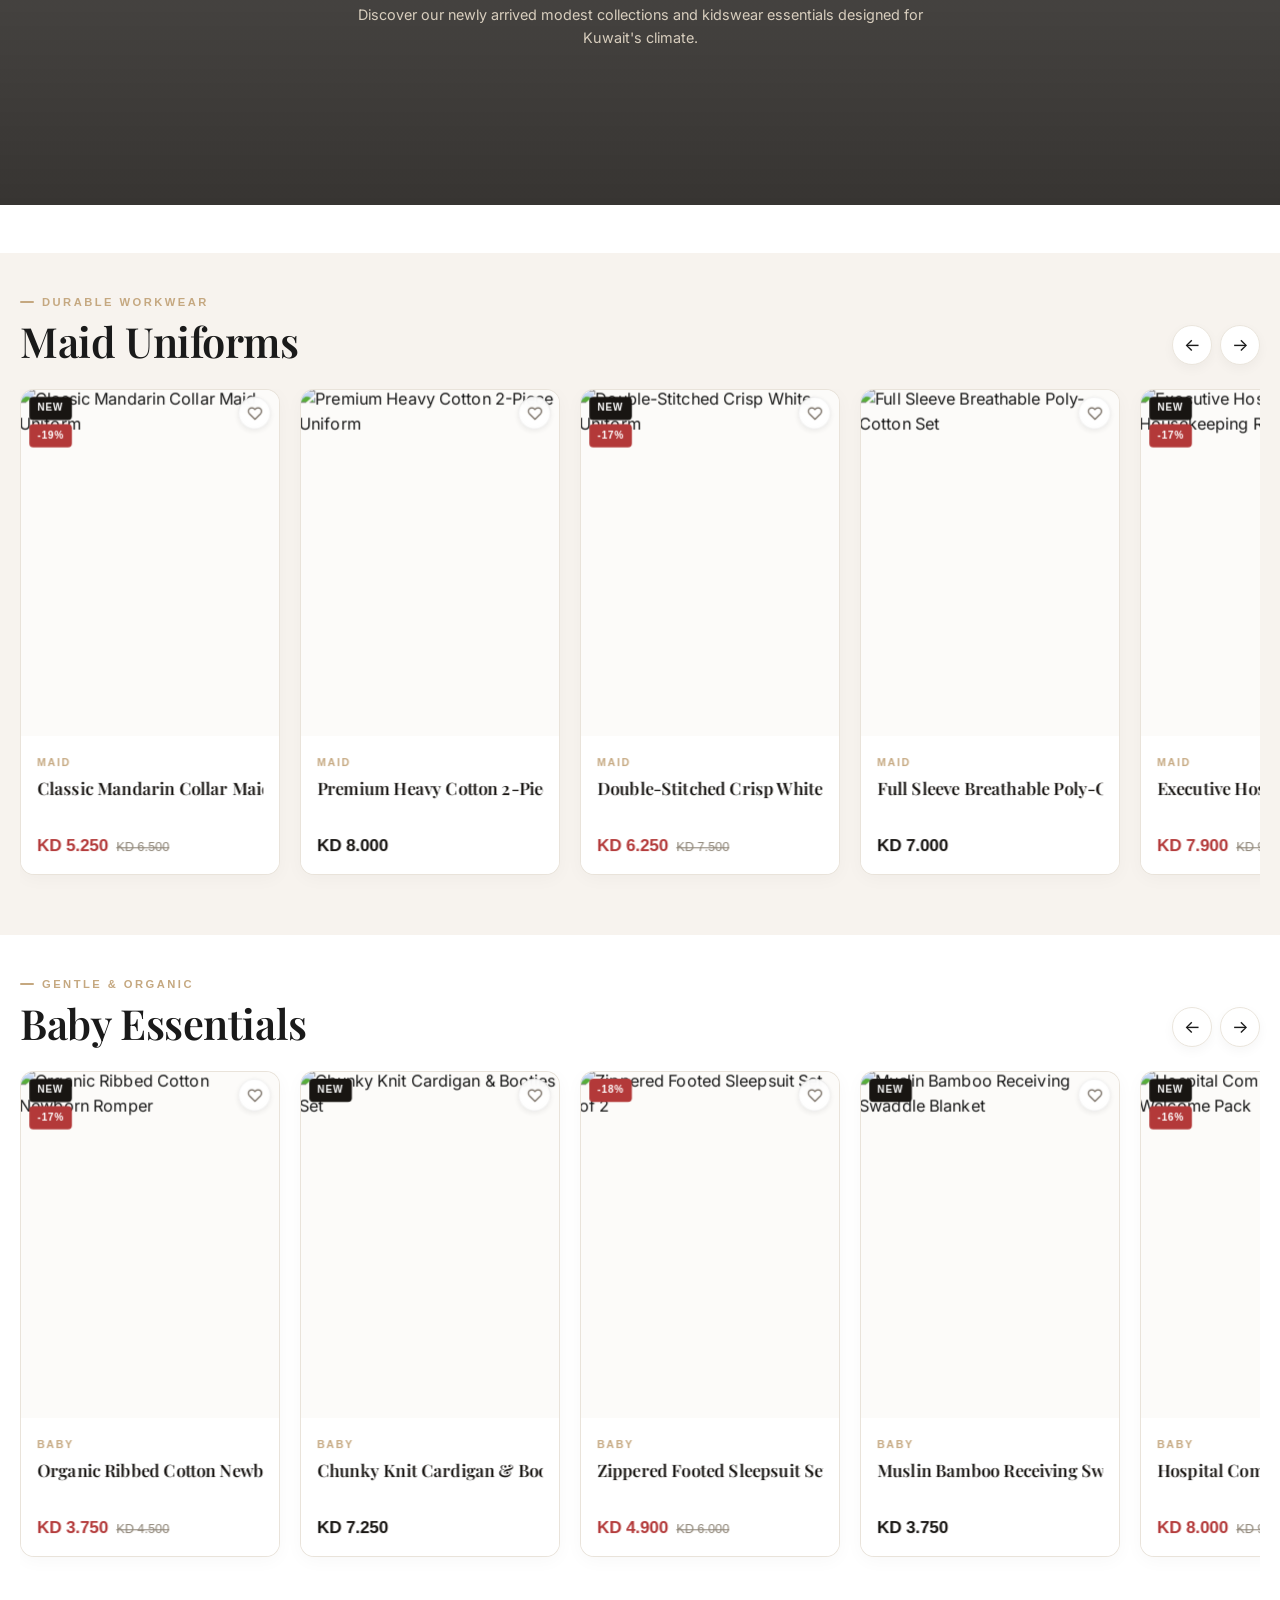
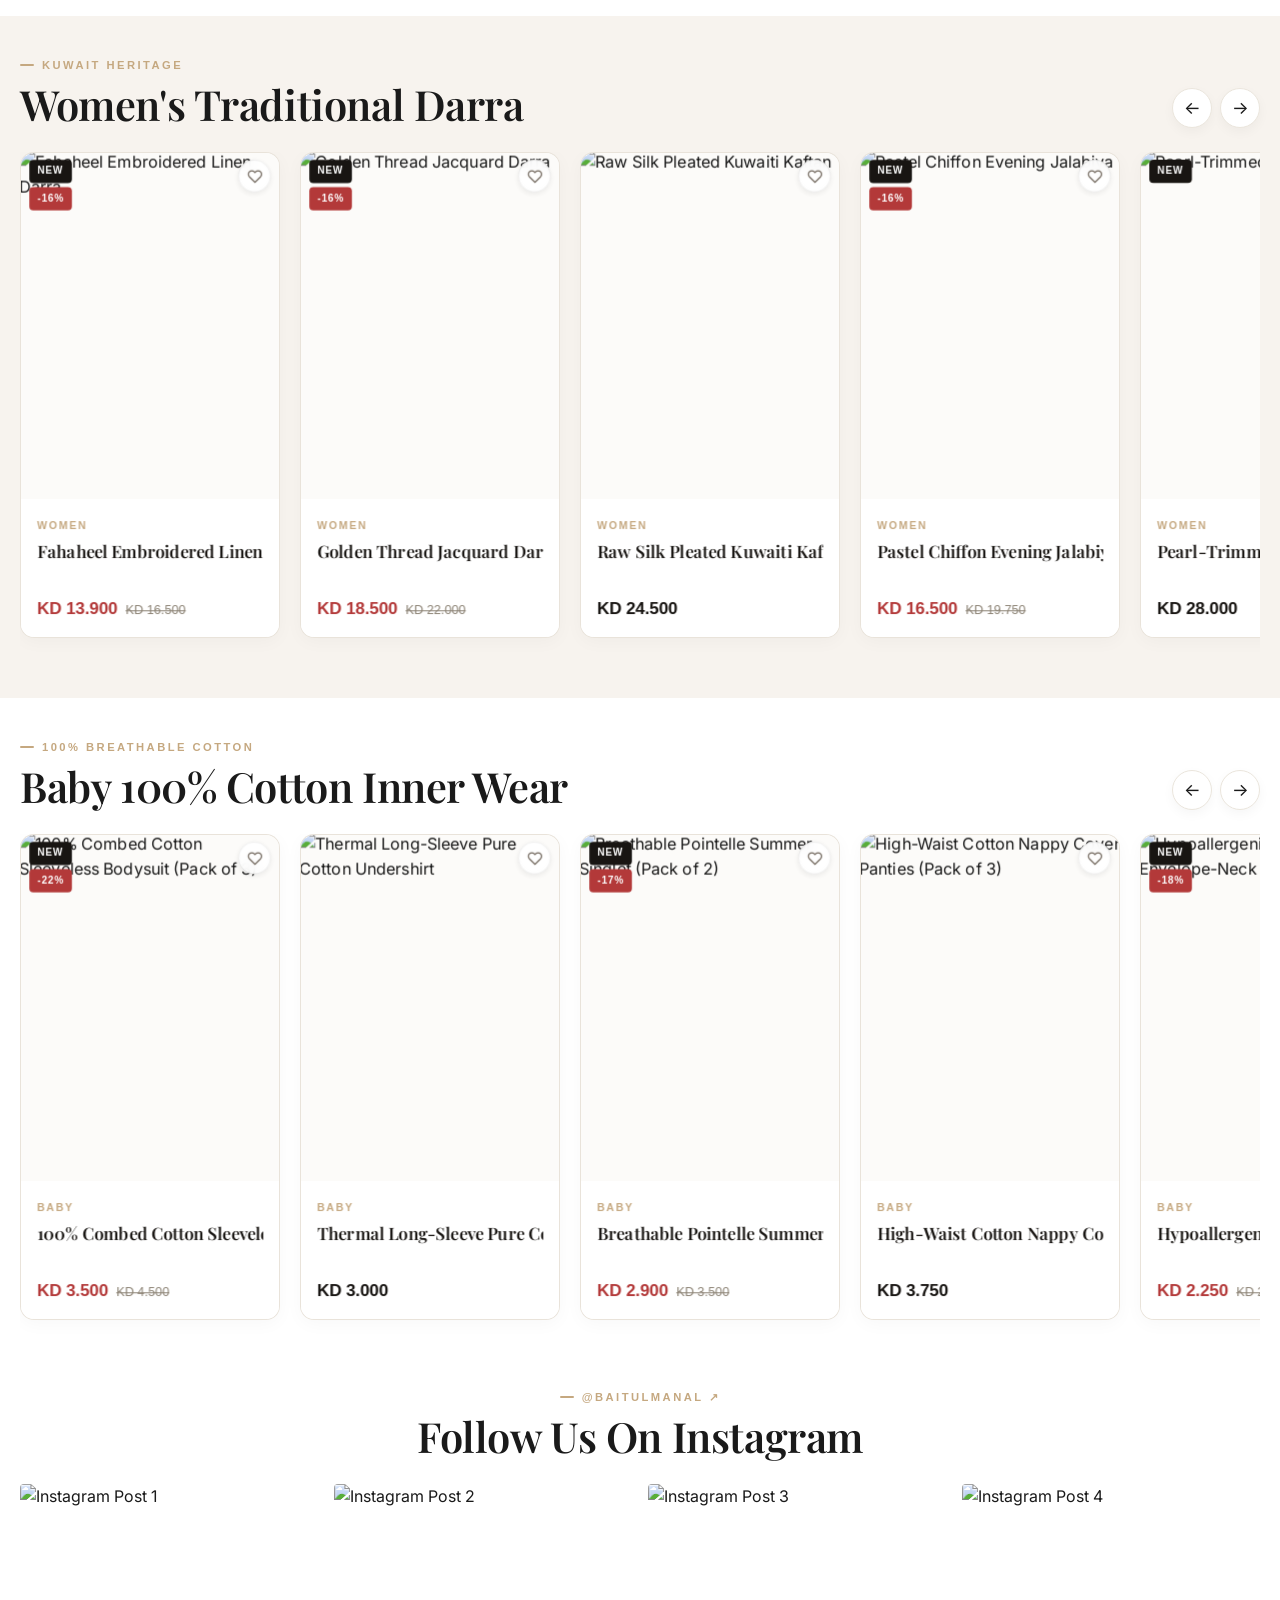
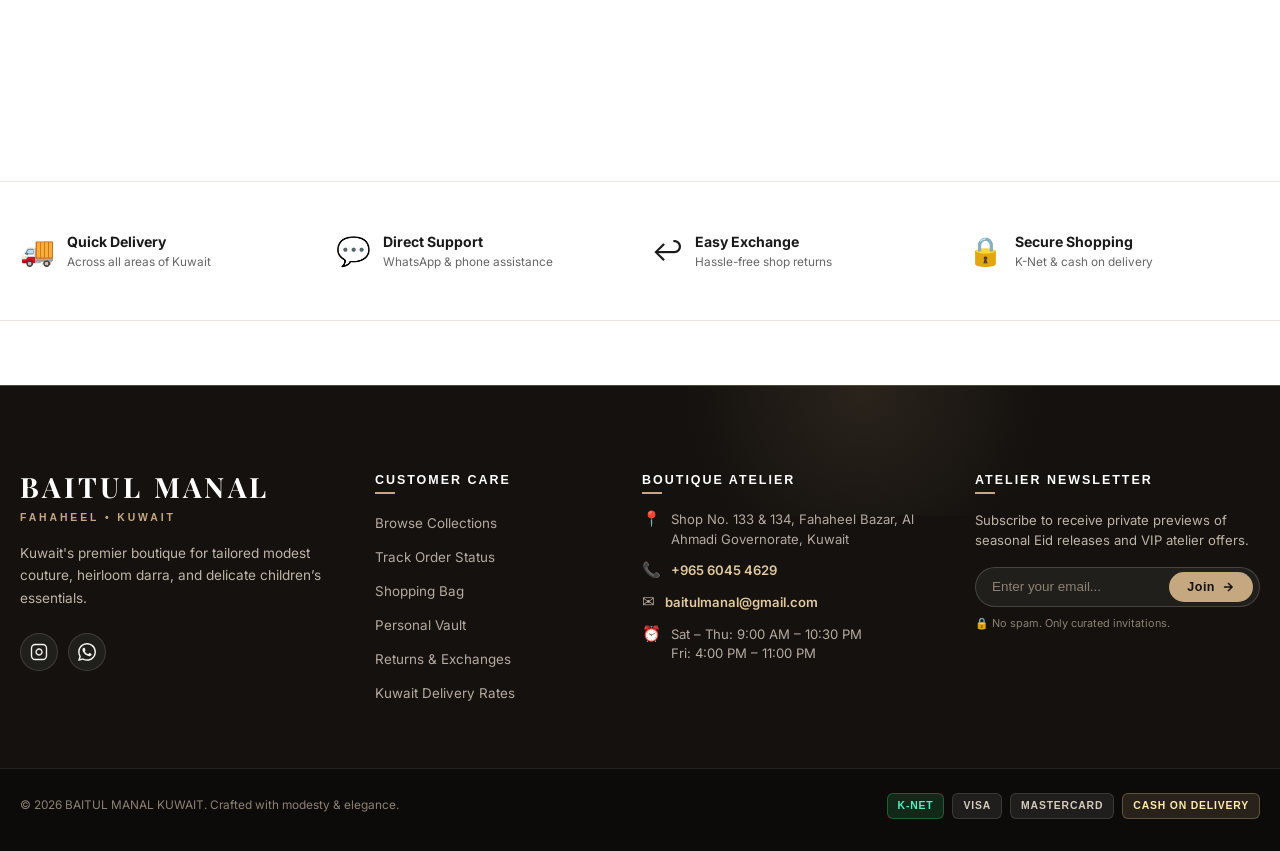
==== commit e1cf4b4e: "style: clean top mobile header by keeping search and cart only, and balance mobile dock" ====
--- a/index.html
+++ b/index.html
@@ -793,13 +793,16 @@
 
     <!-- 4. My Account -->
     <!-- To this: -->
-<a href="my-profile.html" class="mobile-dock__item">
-  <svg width="20" height="20" viewBox="0 0 24 24" fill="none" stroke="currentColor" stroke-width="1.8">
-    <path d="M20 21v-2a4 4 0 0 0-4-4H8a4 4 0 0 0-4 4v2"></path>
-    <circle cx="12" cy="7" r="4"></circle>
-  </svg>
-  <span>Account</span>
-</a>
+<!-- Visible, Refined Customer Account Link in Footer -->
+<div style="margin: 18px 0; text-align: center;">
+  <a href="my-profile.html" style="display: inline-flex; align-items: center; gap: 8px; background: #ffffff; border: 1px solid #c5a880; color: #181512; padding: 7px 18px; border-radius: 24px; text-decoration: none; font-size: 0.82rem; font-weight: 600; box-shadow: 0 2px 8px rgba(197, 168, 128, 0.12);">
+    <svg width="15" height="15" viewBox="0 0 24 24" fill="none" stroke="#c5a880" stroke-width="2" stroke-linecap="round" stroke-linejoin="round">
+      <path d="M20 21v-2a4 4 0 0 0-4-4H8a4 4 0 0 0-4 4v2"></path>
+      <circle cx="12" cy="7" r="4"></circle>
+    </svg>
+    <span>Customer Sanctuary & Orders</span>
+  </a>
+</div>
   </nav>
 <script src="assets/js/badge-sync.js"></script>
   <!-- other scripts here -->
--- a/assets/css/components.css
+++ b/assets/css/components.css
@@ -7621,4 +7621,98 @@
     width: 12px;
     height: 12px;
   }
+}
+/* =========================================================================
+   CLEAN MOBILE HEADER: Hide Account Icon & Streamline Spacing
+   ========================================================================= */
+@media (max-width: 768px) {
+  /* Hide the account profile icon/link specifically in the top header on mobile */
+  .header__actions a[href*="my-profile"],
+  .header__actions a[href*="profile"],
+  .header-account-btn,
+  .site-header__account {
+    display: none !important;
+  }
+
+  /* Optimize header spacing to feel airy and clear */
+  .site-header__inner,
+  .sanctuary-header__inner,
+  .header__inner {
+    padding: 12px 16px !important;
+    gap: 12px;
+  }
+
+  /* Make logo well-centered and balanced */
+  .site-logo,
+  .sanctuary-logo {
+    font-size: 1.25rem !important;
+    letter-spacing: 1.2px !important;
+  }
+}
+/* =========================================================================
+   MOBILE HEADER & BOTTOM DOCK POLISH
+   ========================================================================= */
+@media (max-width: 768px) {
+  /* 1. Header action items: hide wishlist & profile from top header to leave only Search & Bag */
+  .site-header__actions a[href*="wishlist"],
+  .site-header__actions a[href*="my-profile"],
+  .site-header__actions a[href*="profile"],
+  .header__actions a[href*="wishlist"],
+  .header__actions a[href*="my-profile"],
+  .header__actions a[href*="profile"] {
+    display: none !important;
+  }
+
+  /* 2. Streamline header layout so Logo, Menu and Cart have breathing room */
+  .site-header__inner {
+    padding: 10px 14px !important;
+    display: flex !important;
+    align-items: center !important;
+    justify-content: space-between !important;
+  }
+
+  .site-header__actions {
+    display: flex !important;
+    gap: 12px !important;
+    align-items: center !important;
+  }
+
+  /* 3. Refine the bottom mobile dock to 4 balanced columns */
+  .mobile-dock,
+  .dock-nav,
+  nav.mobile-dock-nav {
+    display: grid !important;
+    grid-template-columns: repeat(4, 1fr) !important;
+    align-items: center !important;
+    height: 56px !important;
+    padding: 4px 0 !important;
+    background: #ffffff !important;
+    border-top: 1px solid #e8e2d8 !important;
+  }
+
+  .dock-nav-item,
+  .mobile-dock a {
+    display: flex !important;
+    flex-direction: column !important;
+    align-items: center !important;
+    justify-content: center !important;
+    font-size: 0.70rem !important;
+    font-weight: 600 !important;
+    color: #5a5146 !important;
+    text-decoration: none !important;
+    gap: 3px !important;
+  }
+
+  .dock-nav-item svg,
+  .mobile-dock a svg {
+    width: 17px !important;
+    height: 17px !important;
+    stroke: #181512 !important;
+  }
+
+  /* Noticeable gold touch on the Account icon in the dock */
+  .dock-nav-item:last-child svg,
+  .mobile-dock a[href*="profile"] svg {
+    stroke: #c5a880 !important;
+  }
 }
